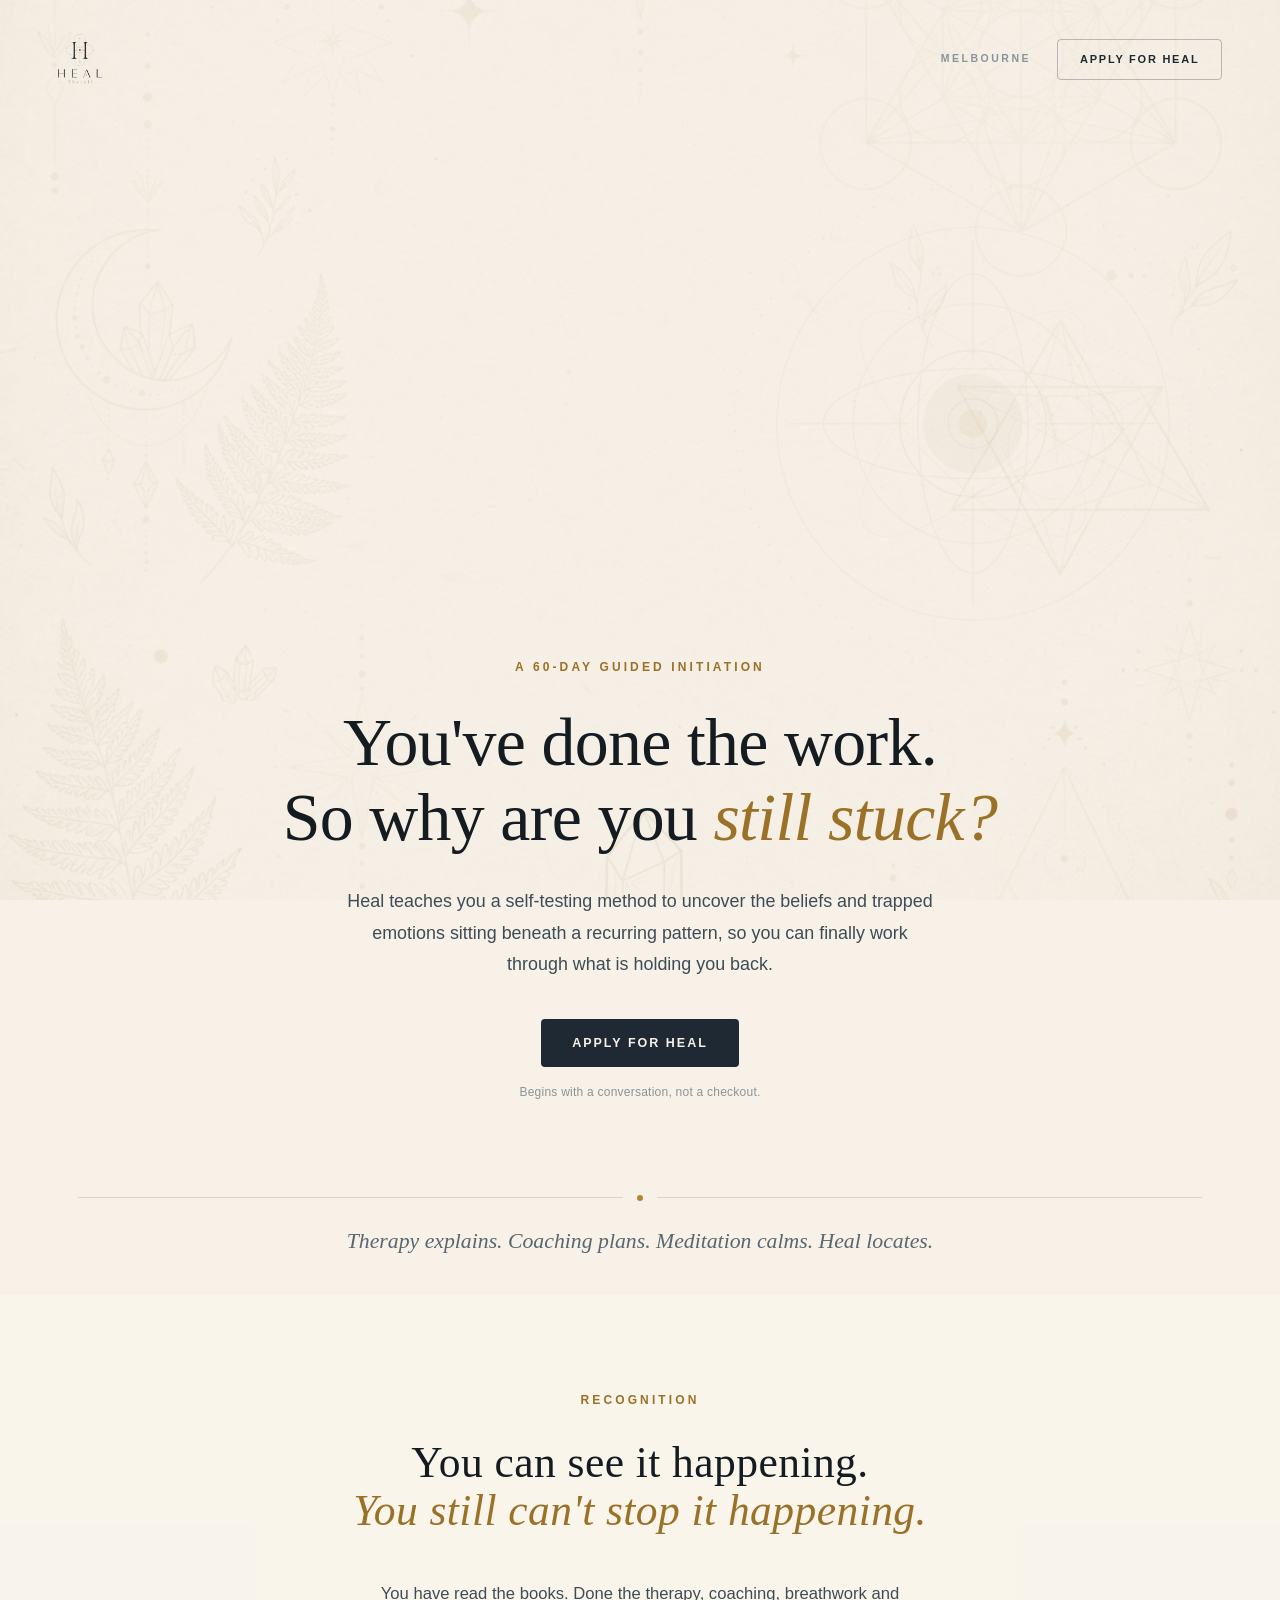
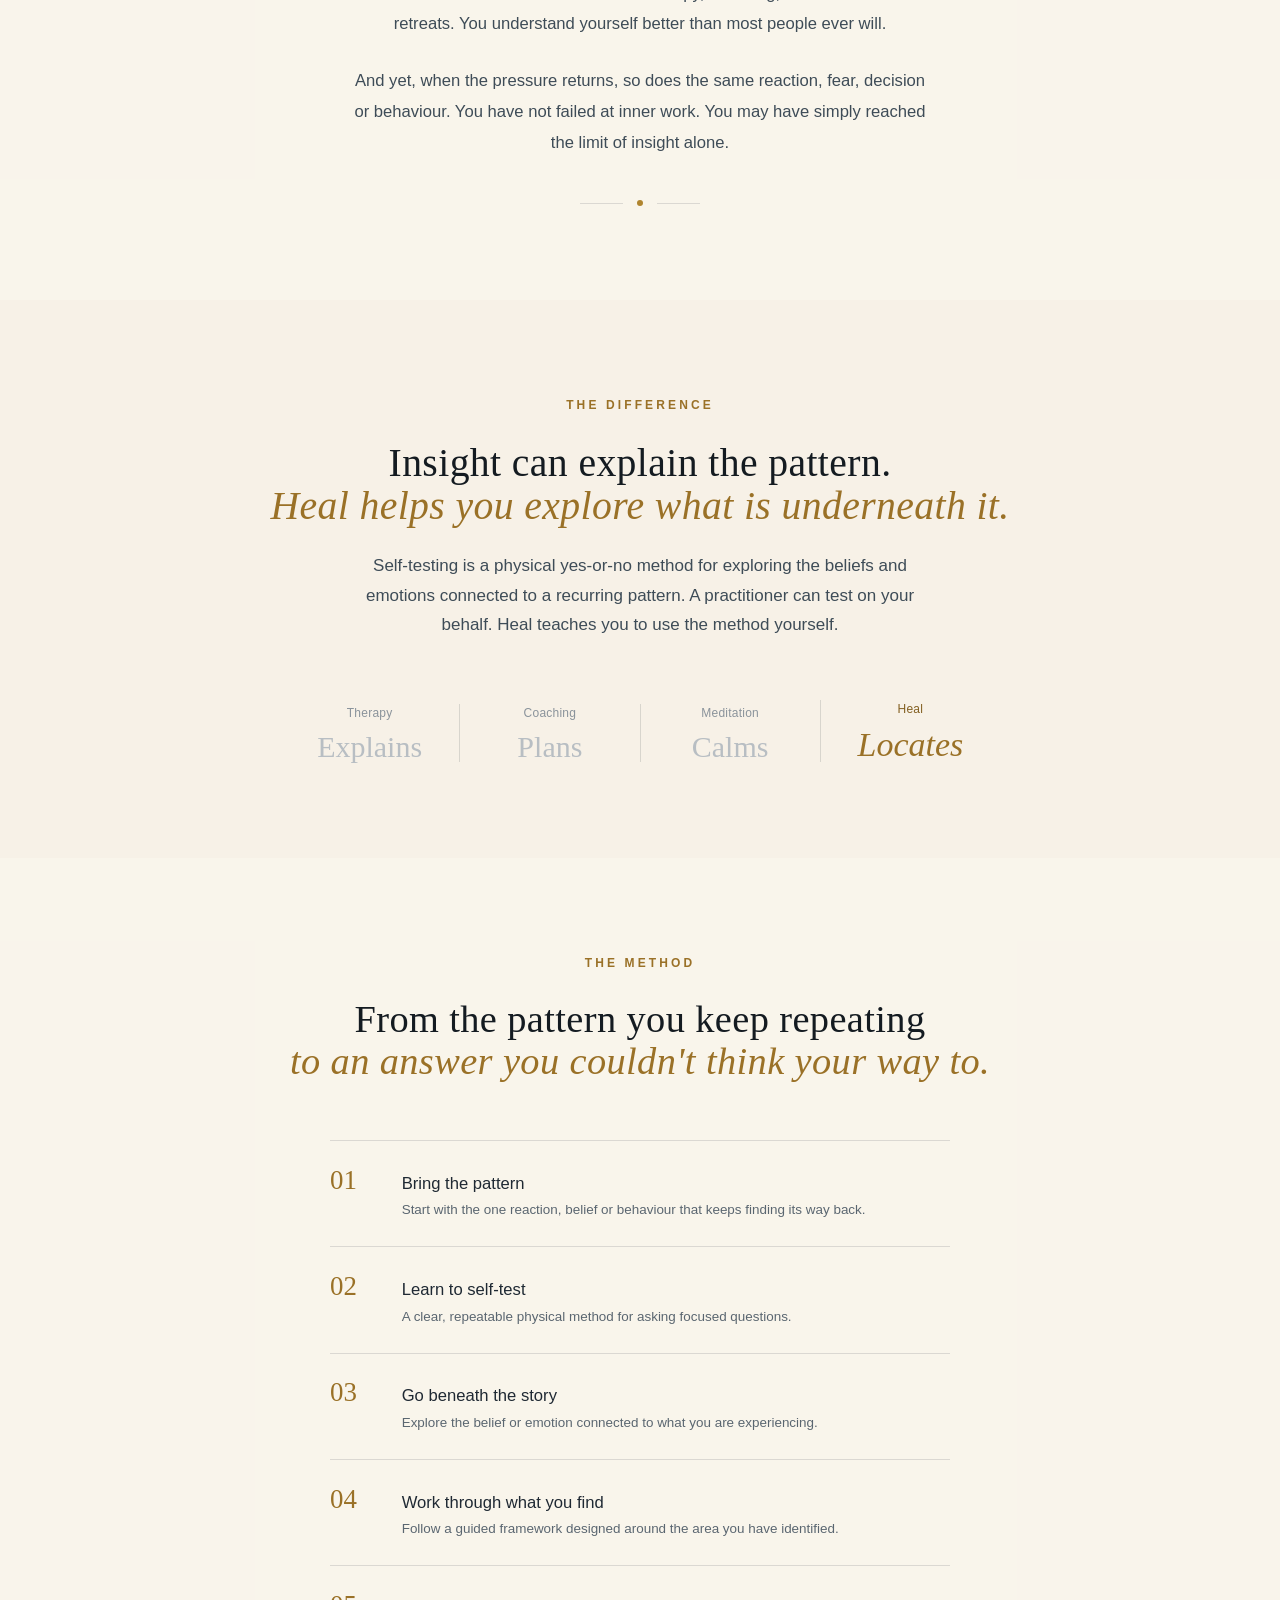
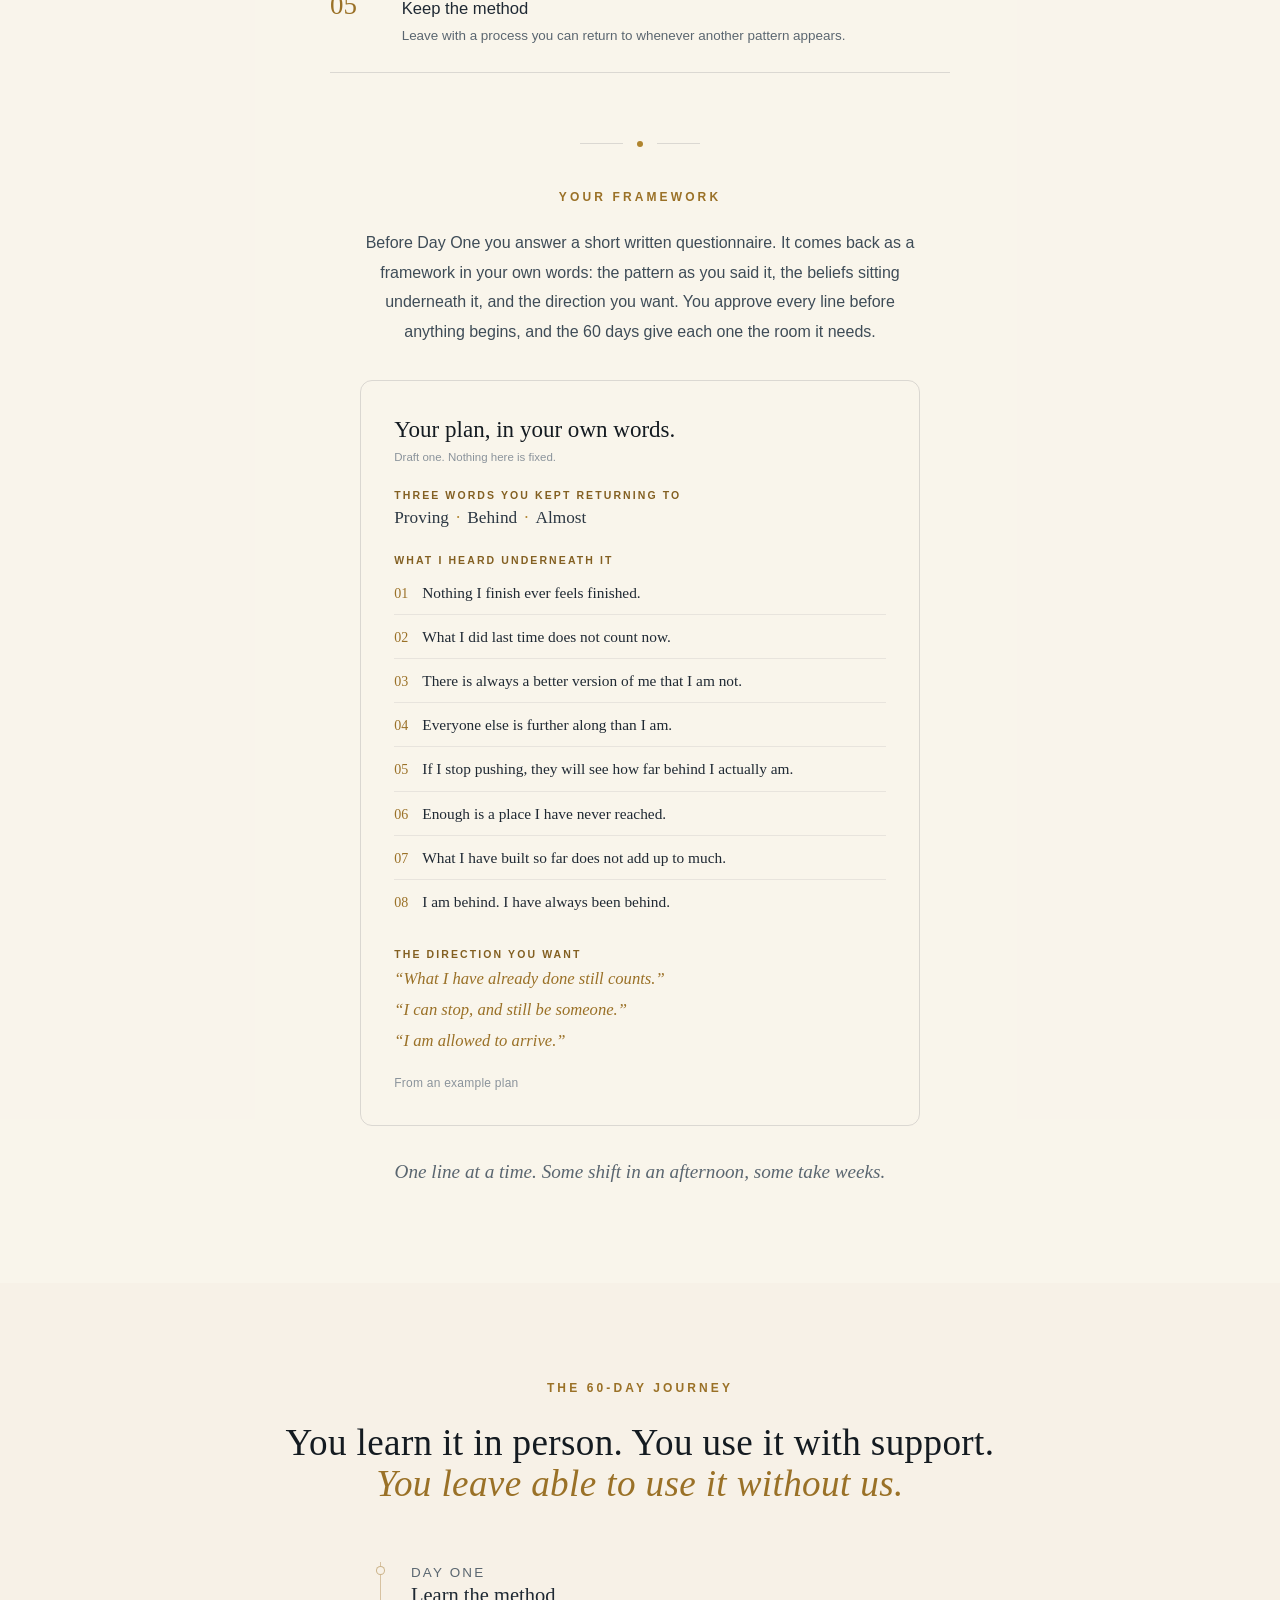
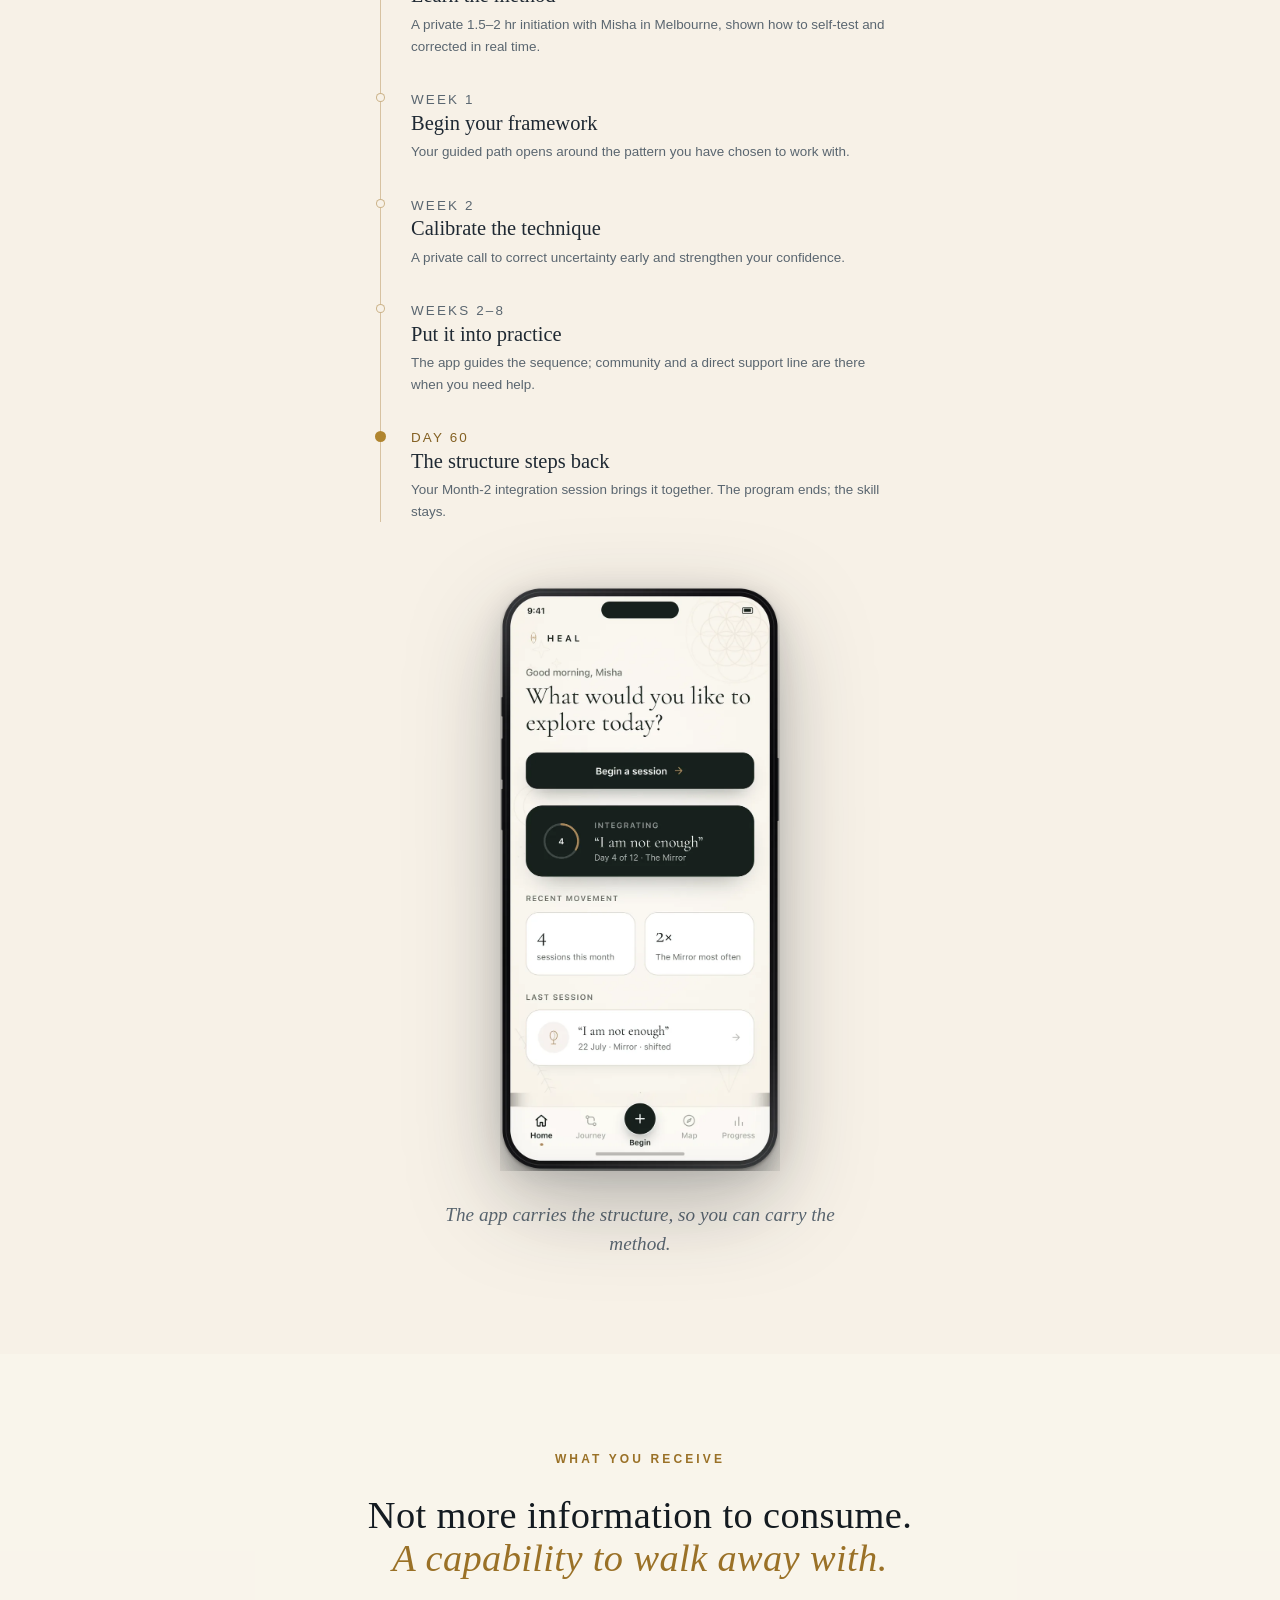
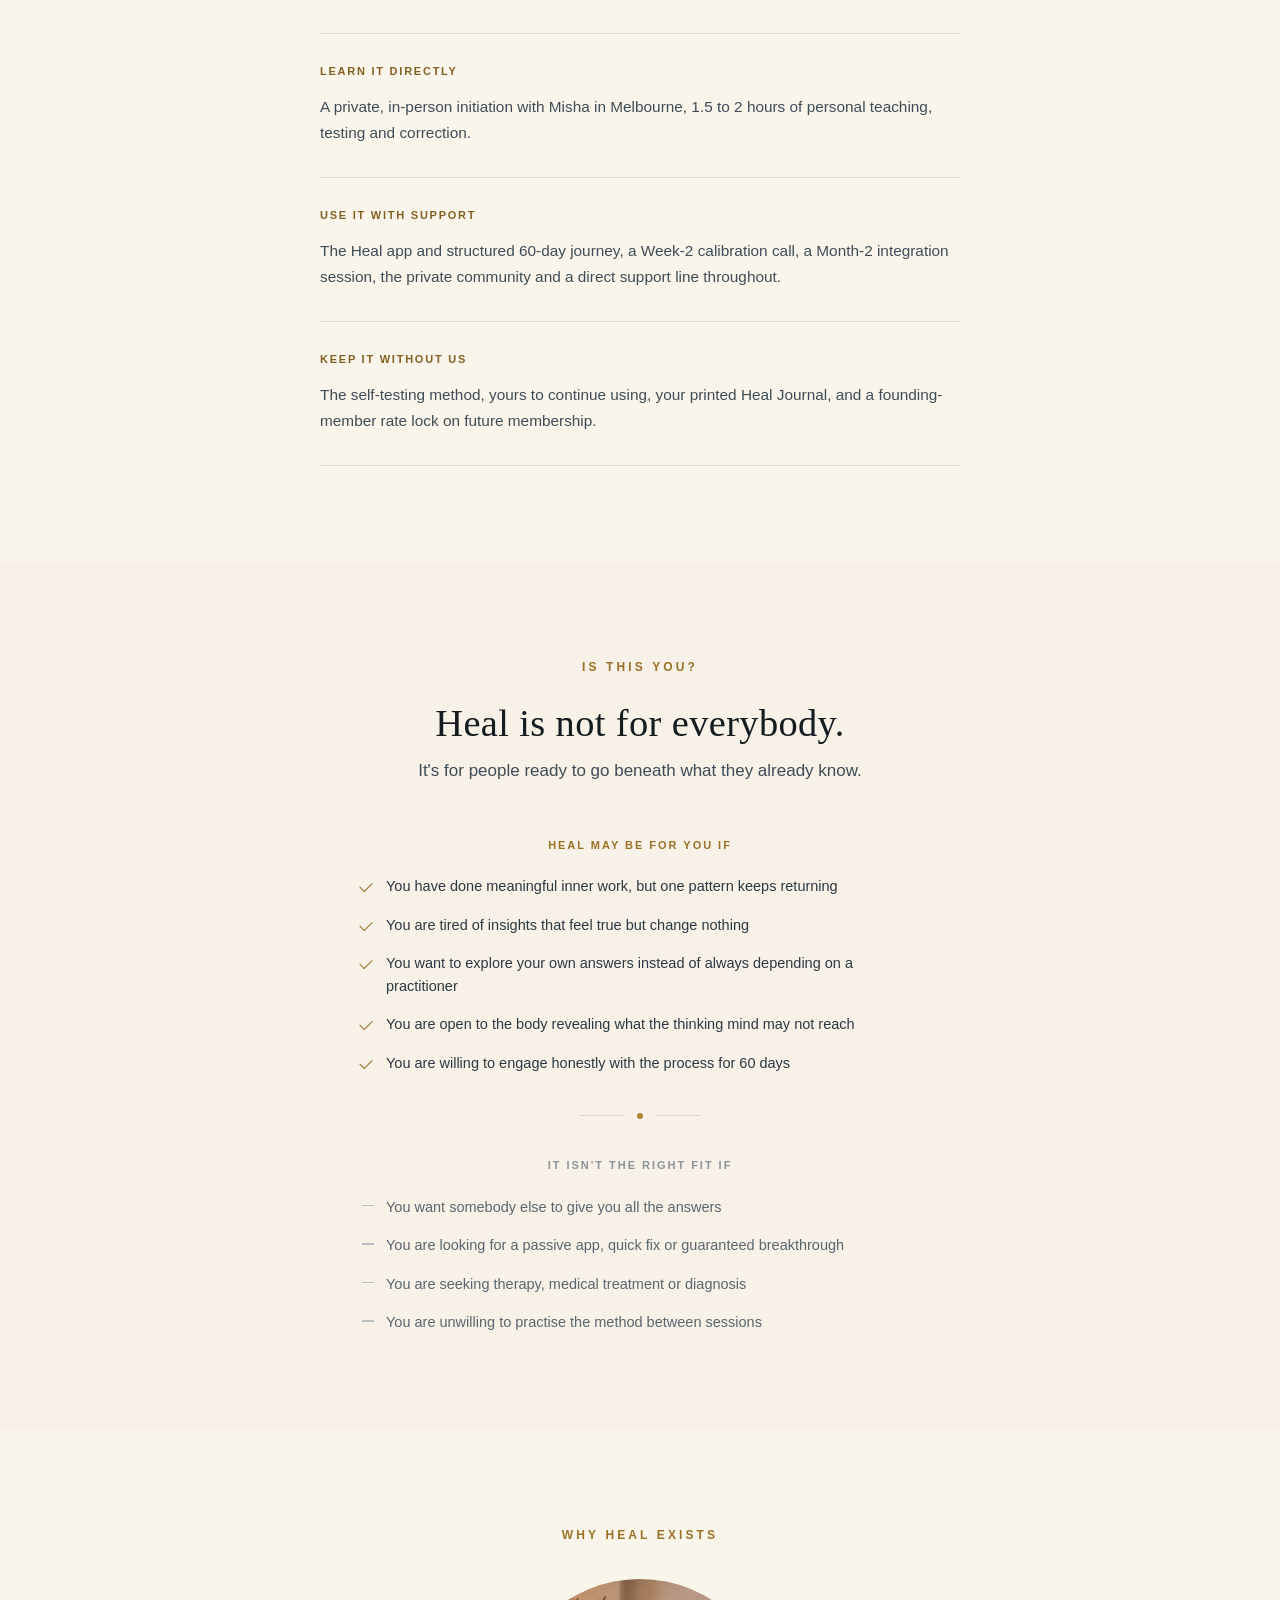
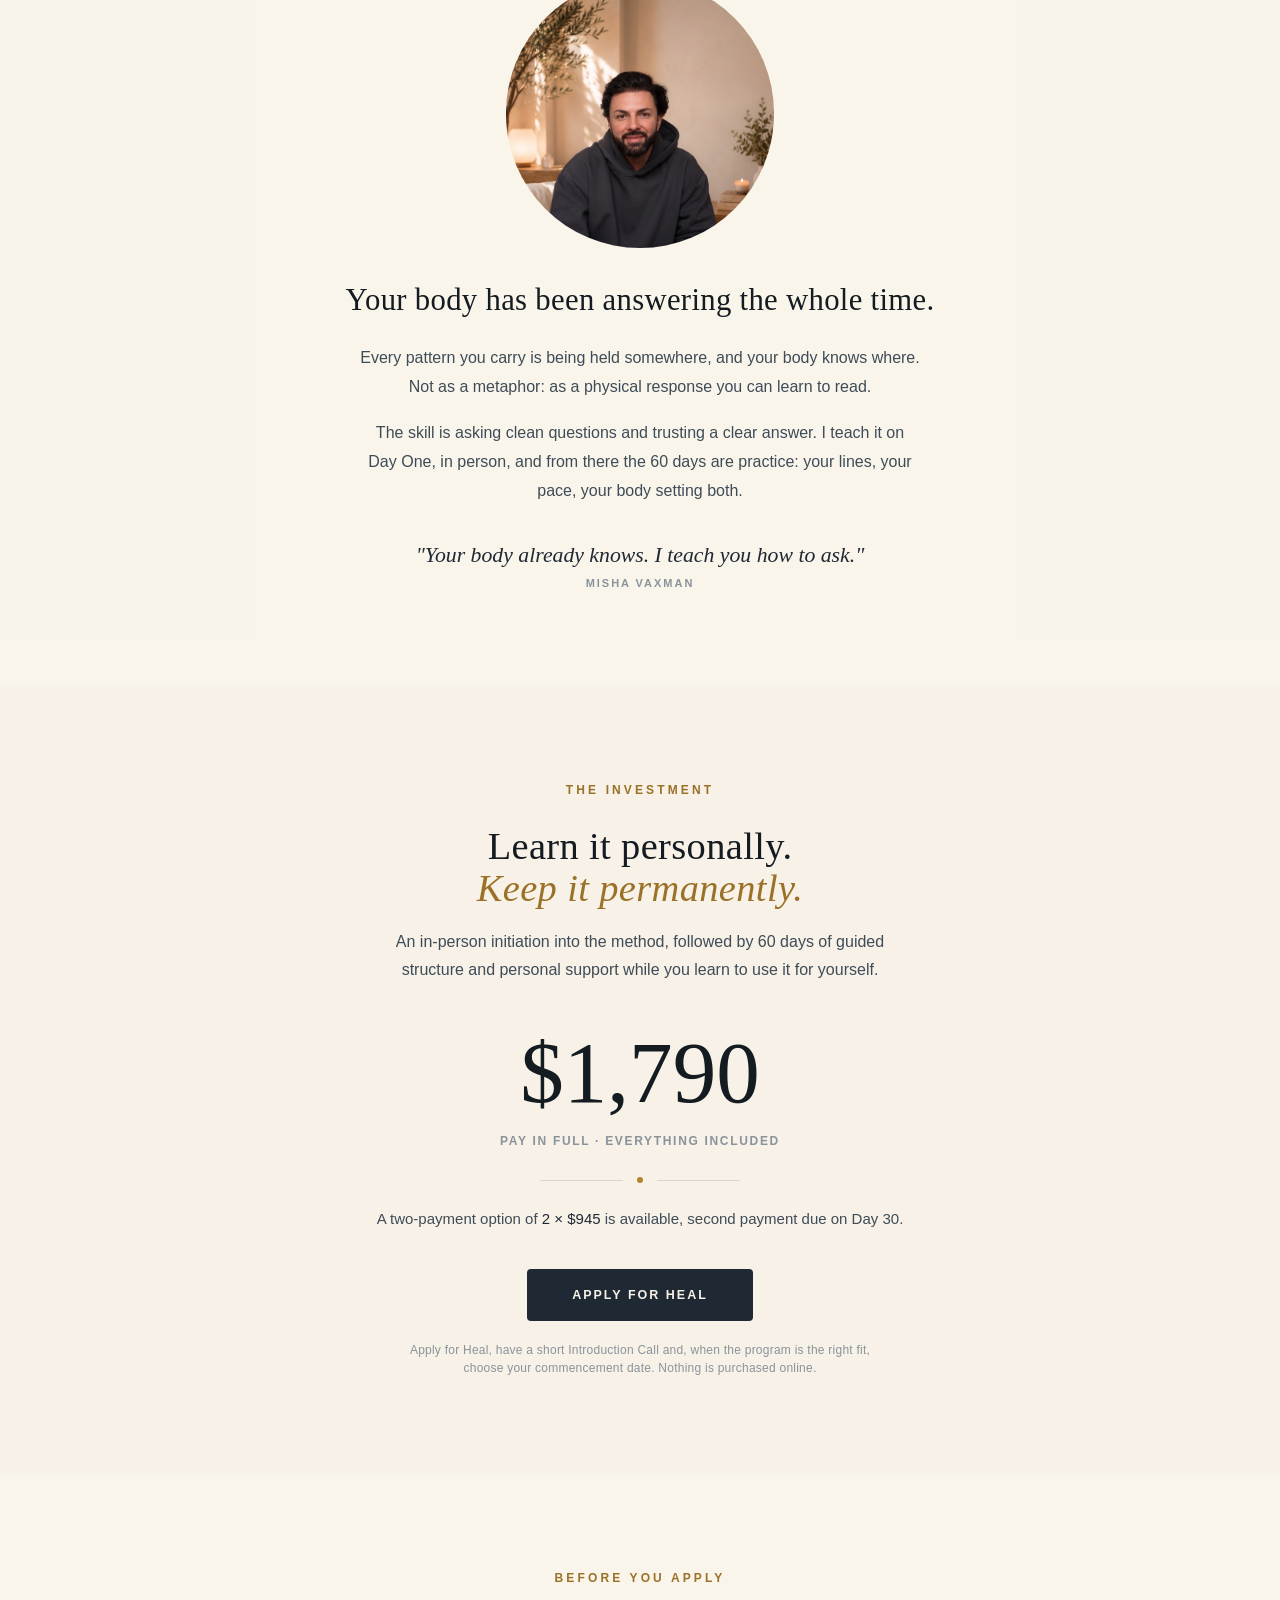
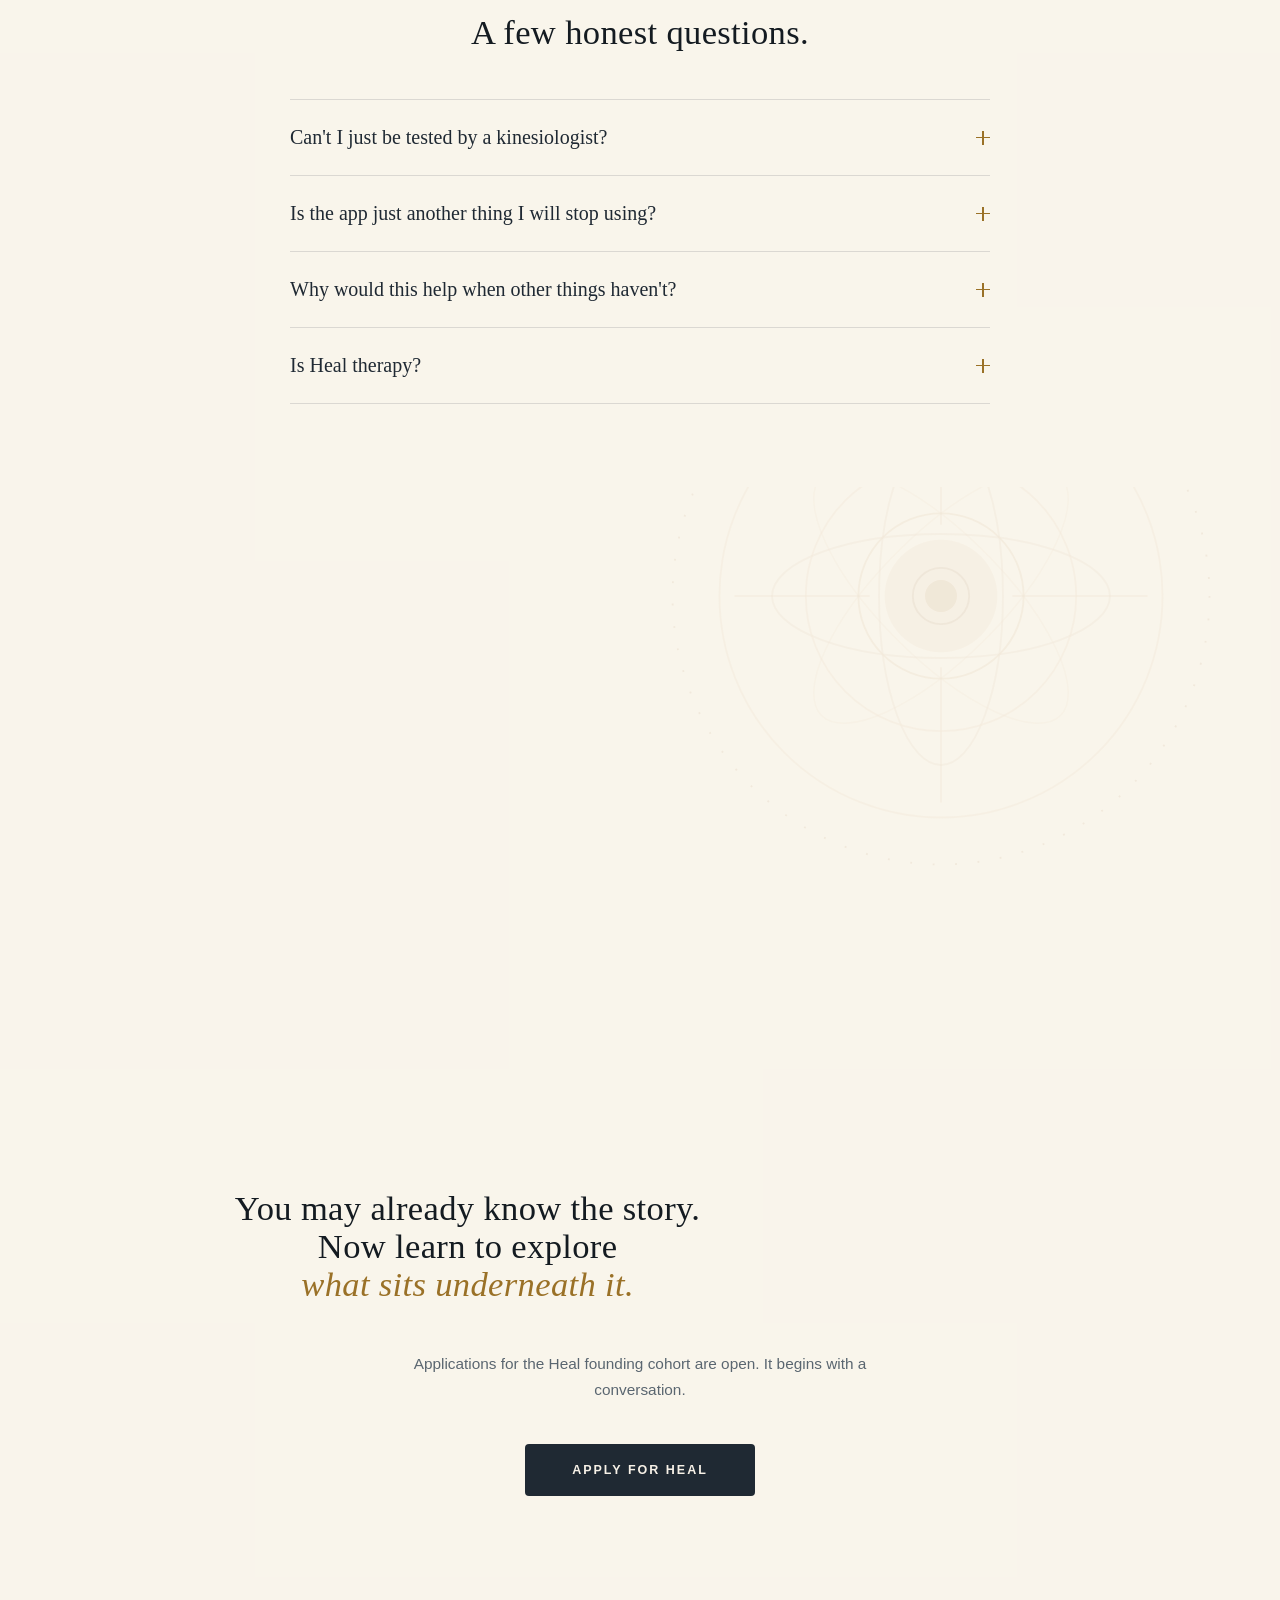
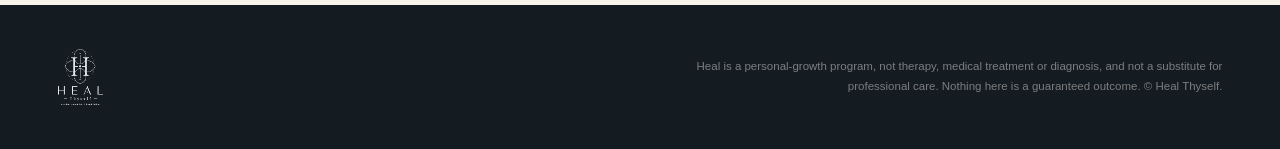
==== a/index.html @ 5c98d76b "Keep line 05 on-root: behind, not worth Co-Authored-By: Claude Opus 5 (1M context) <noreply@anthropi" ====
<!DOCTYPE html>
<html lang="en">
<head>
<meta charset="utf-8">
<meta name="viewport" content="width=device-width, initial-scale=1">
<title>Heal · You've done the work. So why are you still stuck?</title>
<meta name="description" content="Heal is a 60-day guided initiation into self-testing, learned in person in Melbourne. A method to uncover the beliefs and trapped emotions beneath the patterns that keep returning.">
<meta name="robots" content="noindex">
<meta name="theme-color" content="#F7F1E7">
<link rel="icon" type="image/svg+xml" href="../favicon.svg">
<link rel="stylesheet" href="../fonts/fonts.css">
<style>
  :root{
    --paper-0:#FFFFFF; --paper-50:#FCF7EE; --paper-100:#F7F1E7;
    --charcoal-900:#141B21; --charcoal-800:#1F2933; --charcoal-700:#2C3843; --charcoal-600:#3E4C57;
    --charcoal-500:#5A6670; --charcoal-400:#8A939B; --charcoal-300:#B8BEC3;
    --gold-700:#836022; --gold-600:#9A7127; --gold-500:#B0852F; --gold-400:#C4A26B; --gold-300:#D8BE93;
    --line-hair:rgba(31,41,51,.14);
    --font-serif:'Cormorant Garamond','Times New Roman',serif;
    --font-sans:'Montserrat','Helvetica Neue',Arial,sans-serif;
    --pad-x:clamp(24px,4.5vw,60px);
  }
  *{box-sizing:border-box}
  html{scroll-behavior:smooth}
  body{margin:0;background:var(--paper-100);font-family:var(--font-sans);color:var(--charcoal-800);-webkit-font-smoothing:antialiased;text-rendering:optimizeLegibility}
  .bg-parchment{position:fixed;inset:0;z-index:-1;pointer-events:none}
  .bg-parchment::after{content:"";position:absolute;inset:0;background:url('../assets/background-heal.jpg') center/cover no-repeat;opacity:.25}
  img{max-width:100%}
  a{color:var(--gold-600);text-decoration:none}
  a:focus-visible{outline:2px solid var(--gold-500);outline-offset:3px}

  .eyebrow{font:600 12px/1.5 var(--font-sans);letter-spacing:.26em;text-transform:uppercase;color:var(--gold-600);margin:0}
  .eyebrow.sm{font-size:10.5px;letter-spacing:.24em}
  .serif{font-family:var(--font-serif);font-weight:400;letter-spacing:.01em;color:var(--charcoal-900);line-height:1.1;margin:0}
  .turn{color:var(--gold-600);font-style:italic}
  .lede{font:300 var(--lede-size,19px)/1.75 var(--font-sans);color:var(--charcoal-600);margin:0}
  .btn{display:inline-flex;align-items:center;justify-content:center;gap:10px;font:600 12.5px/1 var(--font-sans);letter-spacing:.16em;text-transform:uppercase;padding:17px 30px;border-radius:4px;cursor:pointer;border:1px solid transparent;transition:background .2s,color .2s,border-color .2s}
  .btn.primary{background:var(--charcoal-800);color:var(--paper-100)}
  .btn.primary:hover{background:var(--charcoal-900);color:var(--paper-100)}
  .btn.outline{background:transparent;color:var(--charcoal-800);border-color:rgba(31,41,51,.28)}
  .btn.outline:hover{border-color:var(--charcoal-800);color:var(--charcoal-900)}
  .btn.sm{padding:14px 22px;font-size:11px}
  .micro{font:400 12px/1.5 var(--font-sans);letter-spacing:.02em;color:var(--charcoal-400)}
  .rule{display:flex;align-items:center;justify-content:center;height:1px}
  .rule i{flex:1;height:1px;background:var(--line-hair)}
  .rule b{width:6px;height:6px;border-radius:50%;background:var(--gold-500);margin:0 14px;flex:none}
  section{position:relative}
  .band{background:rgba(252,247,238,.55)}
  .inner{max-width:1240px;margin:0 auto;padding:clamp(64px,7.5vw,110px) var(--pad-x);text-align:center}

  /* hero */
  #hero .head{display:flex;align-items:center;justify-content:space-between;gap:20px;padding:34px var(--pad-x) 0;max-width:1440px;margin:0 auto}
  #hero .head img{height:50px;width:auto}
  #hero .head .cluster{display:flex;align-items:center;gap:26px}
  #hero .head .cluster .eyebrow{color:var(--charcoal-400)}
  #hero .stage{position:relative;padding:clamp(44px,5.5vw,80px) var(--pad-x) clamp(34px,7.5vw,110px);text-align:center;overflow:hidden}
  .watermark{position:absolute;left:50%;transform:translateX(-50%);pointer-events:none;opacity:.1}
  #hero .watermark{top:20px;width:clamp(300px,39vw,560px);height:clamp(300px,39vw,560px)}
  #hero .stage>*{position:relative;z-index:1}
  #hero .stage .watermark{z-index:0}
  #hero .stage .eyebrow{margin-bottom:clamp(22px,2.4vw,34px)}
  #hero h1{font-size:clamp(38px,5.3vw,76px);letter-spacing:-.01em;max-width:1000px;margin:0 auto clamp(22px,2.4vw,34px)}
  #hero .stage .lede{--lede-size:clamp(15px,1.4vw,20px);max-width:600px;margin:0 auto clamp(30px,3vw,44px)}
  #hero .ctacol{display:flex;flex-direction:column;align-items:center;gap:16px}
  #hero .rulewrap{padding:0 var(--pad-x) clamp(24px,2.4vw,34px);max-width:1240px;margin:0 auto}
  .posline{font-family:var(--font-serif);font-style:italic;font-size:clamp(18px,1.7vw,23px);color:var(--charcoal-500);text-align:center;margin:0;padding:0 var(--pad-x) clamp(34px,3.2vw,46px)}
  .posline .shortv{display:none}

  /* recognition */
  #recognition h2{font-size:clamp(28px,3.4vw,48px);max-width:840px;margin:30px auto 44px}
  #recognition .flow{max-width:580px;margin:0 auto;display:flex;flex-direction:column;gap:26px}
  #recognition .flow p{font:300 clamp(15px,1.3vw,18px)/1.85 var(--font-sans);color:var(--charcoal-600);margin:0}
  #recognition .endrule{max-width:120px;margin:44px auto 0}

  /* difference */
  #difference h2{font-size:clamp(26px,3.1vw,44px);max-width:820px;margin:28px auto 22px}
  #difference .lede{--lede-size:17px;max-width:600px;margin:0 auto 60px}
  .contrast{display:flex;justify-content:center;align-items:flex-end;max-width:720px;margin:0 auto}
  .contrast .item{flex:1;padding:0 10px}
  .contrast .item + .item{border-left:1px solid var(--line-hair)}
  .contrast .lab{display:block;margin-bottom:10px}
  .contrast .word{display:block;font:400 30px/1 var(--font-serif);color:var(--charcoal-300)}
  .contrast .item.heal .lab{color:var(--gold-700)}
  .contrast .item.heal .word{font-size:34px;font-style:italic;color:var(--gold-600)}

  /* method rows */
  #method h2{font-size:clamp(26px,3vw,42px);max-width:800px;margin:26px auto 0}
  .rows{max-width:620px;margin:clamp(30px,4.5vw,64px) auto 0;display:flex;flex-direction:column;text-align:left}
  .row{display:flex;gap:clamp(18px,2vw,28px);align-items:baseline;padding:clamp(20px,2vw,26px) 0;border-top:1px solid var(--line-hair)}
  .row:last-child{border-bottom:1px solid var(--line-hair)}
  .row .num{flex:none;font:400 clamp(24px,2.1vw,30px)/1 var(--font-serif);color:var(--gold-600);width:clamp(34px,3.6vw,52px)}
  .row h3{font:500 clamp(15px,1.3vw,18px)/1.3 var(--font-sans);color:var(--charcoal-800);margin:0 0 5px}
  .row p{font:300 clamp(13px,1.05vw,14.5px)/1.6 var(--font-sans);color:var(--charcoal-500);margin:0}

  /* your framework (inside method) */
  .fwq{max-width:560px;margin:clamp(44px,5.5vw,72px) auto 0}
  .fwq .rule{max-width:120px;margin:0 auto clamp(30px,3.5vw,44px)}
  .fwq .eyebrow{display:block;margin-bottom:22px}
  .fwq .prose{font:300 clamp(15px,1.25vw,17px)/1.85 var(--font-sans);color:var(--charcoal-600);margin:0 0 34px}
  .fwq-doc{text-align:left;border:1px solid var(--line-hair);border-radius:12px;padding:clamp(24px,2.6vw,34px)}
  .fwq-doc .doc-title{font:400 clamp(20px,1.8vw,24px)/1.25 var(--font-serif);color:var(--charcoal-900);margin:0 0 5px}
  .fwq-doc .doc-meta{font:400 11.5px/1.5 var(--font-sans);color:var(--charcoal-400);margin:0 0 22px}
  .fwq-doc .doc-k{font:600 10.5px/1.4 var(--font-sans);letter-spacing:.2em;text-transform:uppercase;color:var(--gold-700);margin:0 0 4px}
  .fwq-line{display:flex;gap:14px;align-items:baseline;padding:10px 0;border-bottom:1px solid rgba(31,41,51,.08)}
  .fwq-line:last-of-type{border-bottom:none}
  .fwq-line .n{flex:none;font:400 14px/1 var(--font-serif);color:var(--gold-600)}
  .fwq-line p{font:400 clamp(15px,1.2vw,16.5px)/1.5 var(--font-serif);color:var(--charcoal-800);margin:0}
  .fwq-words{font:400 clamp(16px,1.35vw,18px)/1.4 var(--font-serif);color:var(--charcoal-700);margin:2px 0 0}
  .fwq-words b{color:var(--gold-500);font-weight:400;padding:0 7px}
  .fwq-turnline{font:400 clamp(15px,1.3vw,17px)/1.55 var(--font-serif);font-style:italic;color:var(--gold-600);margin:5px 0 0}
  .fwq-doc .micro{display:block;margin-top:20px}
  .fwq-close{font-family:var(--font-serif);font-style:italic;font-size:clamp(17px,1.5vw,21px);line-height:1.5;color:var(--charcoal-500);margin:32px 0 0}

  /* journey */
  #journey h2{font-size:clamp(26px,2.9vw,40px);max-width:820px;margin:26px auto 0}
  .jline{max-width:520px;margin:clamp(28px,4.5vw,64px) auto 0;text-align:left;position:relative;padding-left:30px;border-left:1px solid rgba(176,138,76,.45);display:flex;flex-direction:column;gap:clamp(24px,2.5vw,34px)}
  .jitem{position:relative}
  .jitem .dot{position:absolute;left:-35px;top:4px;width:9px;height:9px;border-radius:50%;background:var(--paper-100);border:1px solid rgba(176,138,76,.6)}
  .jitem.last .dot{left:-36px;width:11px;height:11px;background:var(--gold-500);border:none}
  .jphase{font:600 11px/1 var(--font-sans);letter-spacing:.16em;text-transform:uppercase;color:var(--charcoal-400);margin:0 0 8px}
  .jitem.last .jphase{color:var(--gold-700)}
  .jitem h3{font:400 clamp(18px,1.6vw,21px)/1.2 var(--font-serif);color:var(--charcoal-800);margin:0 0 6px}
  .jitem p{font:300 clamp(13px,1.05vw,14px)/1.6 var(--font-sans);color:var(--charcoal-500);margin:0}
  .jphone{margin:clamp(44px,5vw,68px) auto 0}
  .jphone img{display:block;width:clamp(230px,24vw,280px);height:auto;margin:0 auto;filter:drop-shadow(0 30px 46px rgba(20,27,33,.26)) drop-shadow(0 6px 14px rgba(20,27,33,.14))}
  .jphone .cap{font-family:var(--font-serif);font-style:italic;font-size:clamp(17px,1.5vw,21px);color:var(--charcoal-500);line-height:1.5;max-width:420px;margin:30px auto 0}

  /* receive */
  #receive h2{font-size:clamp(26px,3vw,42px);max-width:680px;margin:26px auto 0}
  .recvrows{max-width:640px;margin:clamp(26px,4.2vw,60px) auto 0;display:flex;flex-direction:column;text-align:left}
  .recvrow{padding:clamp(24px,2.4vw,32px) 0;border-top:1px solid var(--line-hair)}
  .recvrow:last-child{border-bottom:1px solid var(--line-hair)}
  .recvrow h3{font:600 11px/1.4 var(--font-sans);letter-spacing:.16em;text-transform:uppercase;color:var(--gold-700);margin:0 0 14px}
  .recvrow p{font:300 clamp(15px,1.2vw,16px)/1.7 var(--font-sans);color:var(--charcoal-600);margin:0}

  /* fit */
  #fit h2{font-size:clamp(26px,3vw,42px);max-width:720px;margin:26px auto 12px}
  #fit .lede{--lede-size:17px;max-width:560px;margin:0 auto clamp(26px,4vw,56px)}
  .fitcol{max-width:560px;margin:0 auto;text-align:left}
  .fit-k{font:600 11px/1.5 var(--font-sans);letter-spacing:.18em;text-transform:uppercase;margin:0 0 22px;text-align:center}
  .fit-k.gold{color:var(--gold-600)}
  .fit-k.grey{color:var(--charcoal-400)}
  .forlist{list-style:none;margin:0;padding:0;display:flex;flex-direction:column;gap:16px}
  .forlist li{font:300 14.5px/1.55 var(--font-sans);color:var(--charcoal-700);padding-left:26px;position:relative}
  .forlist.yes li::before{content:"";position:absolute;left:0;top:7px;width:11px;height:6px;border-left:1.5px solid var(--gold-600);border-bottom:1.5px solid var(--gold-600);transform:rotate(-45deg)}
  .forlist.no li{color:var(--charcoal-500)}
  .forlist.no li::before{content:"";position:absolute;left:2px;top:9px;width:12px;height:1.5px;background:var(--charcoal-300)}
  .fitrule{max-width:120px;margin:clamp(28px,3.2vw,44px) auto}

  /* founder */
  #founder .portrait{position:relative;width:clamp(200px,21vw,300px);height:clamp(200px,21vw,300px);margin:clamp(8px,2.8vw,40px) auto clamp(30px,2.8vw,40px);overflow:hidden;border-radius:50%}
  #founder .portrait img{position:absolute;inset:0;width:100%;height:100%;object-fit:cover;object-position:center 30%}
  #founder h2{font-size:clamp(26px,2.4vw,34px);max-width:600px;margin:0 auto 26px}
  #founder .flow{max-width:560px;margin:0 auto;display:flex;flex-direction:column;gap:18px}
  #founder .flow p{font:300 16px/1.8 var(--font-sans);color:var(--charcoal-600);margin:0}
  .fquote{font-family:var(--font-serif);font-size:clamp(20px,1.7vw,24px);font-style:italic;color:var(--charcoal-800);margin:34px auto 8px;line-height:1.4}
  .fname{font:600 11px/1 var(--font-sans);letter-spacing:.18em;text-transform:uppercase;color:var(--charcoal-400);margin:0}

  /* investment */
  #investment h2{font-size:clamp(26px,3vw,42px);margin:26px 0 18px}
  #investment .lede{--lede-size:16px;max-width:540px;margin:0 auto clamp(36px,3.5vw,50px)}
  .price{font:400 clamp(64px,6.8vw,96px)/1 var(--font-serif);color:var(--charcoal-900);margin:0 0 16px}
  .price-sub{font:600 12px/1.5 var(--font-sans);letter-spacing:.14em;text-transform:uppercase;color:var(--charcoal-400);margin:0 0 30px}
  .price-rule{max-width:200px;margin:0 auto 26px}
  .price-split{font:300 15px/1.6 var(--font-sans);color:var(--charcoal-600);margin:0 0 38px}
  .price-split b{font-weight:500;color:var(--charcoal-800)}
  #investment .micro{display:block;margin:20px auto 0;max-width:480px}

  /* faq + close */
  #faq .faqwrap{max-width:700px;margin:0 auto;text-align:left}
  #faq h2{font-size:clamp(26px,2.7vw,38px);text-align:center;margin:26px 0 48px}
  .faq details{border-top:1px solid var(--line-hair)}
  .faq details:last-child{border-bottom:1px solid var(--line-hair)}
  .faq summary{list-style:none;cursor:pointer;padding:clamp(18px,2vw,24px) 0;display:flex;align-items:center;justify-content:space-between;gap:20px;font:400 clamp(17px,1.6vw,20px)/1.35 var(--font-serif);color:var(--charcoal-800)}
  .faq summary::-webkit-details-marker{display:none}
  .fq-i{flex:none;width:14px;height:14px;position:relative}
  .fq-i::before,.fq-i::after{content:"";position:absolute;background:var(--gold-600);transition:transform .25s}
  .fq-i::before{top:6px;left:0;width:14px;height:1.5px}
  .fq-i::after{top:0;left:6px;width:1.5px;height:14px}
  .faq details[open] .fq-i::after{transform:scaleY(0)}
  .faq details[open] summary{color:var(--gold-700)}
  .faq p{font:300 clamp(14px,1.2vw,15px)/1.75 var(--font-sans);color:var(--charcoal-600);margin:0 0 26px;max-width:600px}
  .close-soft{position:relative;overflow:hidden;margin-top:clamp(56px,6.5vw,96px);padding:clamp(64px,8.5vw,120px) var(--pad-x);text-align:center}
  .close-soft .watermark{top:50%;transform:translate(-50%,-50%);width:clamp(320px,44vw,640px);height:clamp(320px,44vw,640px);opacity:.12}
  .close-soft>*{position:relative;z-index:1}
  .close-soft .watermark{z-index:0}
  .close-soft h2{font-size:clamp(30px,3.9vw,56px);max-width:820px;margin:0 auto 24px}
  .close-soft .sub{font:300 clamp(14px,1.2vw,16px)/1.7 var(--font-sans);color:var(--charcoal-500);max-width:460px;margin:0 auto 40px}

  footer{background:var(--charcoal-900);padding:44px var(--pad-x)}
  .foot-inner{max-width:1240px;margin:0 auto;display:flex;align-items:center;justify-content:space-between;gap:30px}
  .foot-inner img{height:56px;width:auto;opacity:.9;filter:brightness(0) invert(1)}
  .foot-inner p{font:300 11.5px/1.7 var(--font-sans);color:rgba(250,247,243,.45);max-width:560px;margin:0;text-align:right}

  .applybar{position:fixed;left:0;right:0;bottom:0;z-index:50;background:var(--paper-50);border-top:1px solid var(--line-hair);padding:12px 18px calc(13px + env(safe-area-inset-bottom));display:none;transform:translateY(110%);transition:transform .35s ease}
  .applybar.on{transform:translateY(0)}
  .applybar .rowbar{display:flex;gap:14px;align-items:center}
  .applybar .tag{flex:none;font:600 9.5px/1.3 var(--font-sans);letter-spacing:.1em;text-transform:uppercase;color:var(--charcoal-400);margin:0}
  .applybar .btn{flex:1;padding:15px}

  @media (max-width:900px){
    #hero .head{justify-content:center;padding-top:44px}
    #hero .head img{height:44px}
    #hero .head .cluster{display:none}
    #hero .ctacol{width:100%}
    #hero .ctacol .btn{width:100%}
    .posline .longv{display:none}
    .posline .shortv{display:inline}
    .contrast{display:block;max-width:none;text-align:left}
    .contrast .item{display:flex;justify-content:space-between;align-items:baseline;padding:13px 0;border-bottom:1px solid rgba(31,41,51,.12)}
    .contrast .item + .item{border-left:none}
    .contrast .item.heal{border-bottom:none;padding:15px 0}
    .contrast .lab{margin:0}
    .contrast .word{font-size:24px}
    .contrast .item.heal .word{font-size:28px}
    .jline{padding-left:22px}
    .jitem .dot{left:-27px;top:3px}
    .jitem.last .dot{left:-28px}
    #investment .btn{width:100%}
    .close-soft .btn{width:100%}
    .foot-inner{flex-direction:column;text-align:center}
    .foot-inner p{text-align:center}
    footer{padding-bottom:120px}
    .applybar{display:block}
  }
  @media (prefers-reduced-motion:reduce){
    *,*::before,*::after{animation:none !important;transition:none !important}
    html{scroll-behavior:auto}
  }
</style>
</head>
<body>

<div class="bg-parchment" aria-hidden="true"></div>

<svg width="0" height="0" style="position:absolute" aria-hidden="true">
  <symbol id="emblem-lg" viewBox="0 0 300 300">
    <circle cx="150" cy="150" r="30" fill="#B08A4C" opacity=".38"/>
    <circle cx="150" cy="150" r="143" fill="none" stroke="#9C7A42" stroke-width="1" stroke-dasharray="1 11" opacity=".7"/>
    <circle cx="150" cy="150" r="118" fill="none" stroke="#B08A4C" stroke-width="1" opacity=".4"/>
    <g stroke="#9C7A42" stroke-width="1" fill="none" opacity=".38"><ellipse cx="150" cy="150" rx="33" ry="90"/><ellipse cx="150" cy="150" rx="90" ry="33"/></g>
    <g transform="rotate(45 150 150)" stroke="#B08A4C" stroke-width=".8" fill="none" opacity=".28"><ellipse cx="150" cy="150" rx="33" ry="90"/><ellipse cx="150" cy="150" rx="90" ry="33"/></g>
    <g stroke="#B08A4C" stroke-width="1" opacity=".45"><line x1="150" y1="40" x2="150" y2="112"/><line x1="150" y1="188" x2="150" y2="260"/><line x1="40" y1="150" x2="112" y2="150"/><line x1="188" y1="150" x2="260" y2="150"/></g>
    <circle cx="150" cy="150" r="72" fill="none" stroke="#C4A26B" stroke-width="1" opacity=".5"/>
    <circle cx="150" cy="150" r="44" fill="none" stroke="#B08A4C" stroke-width="1" opacity=".6"/>
    <circle cx="150" cy="150" r="15" fill="none" stroke="#8A6B39" stroke-width="1" opacity=".7"/>
    <circle cx="150" cy="150" r="8.5" fill="#B08A4C"/>
  </symbol>
</svg>

<!-- 1 · Hero -->
<section id="hero">
  <header class="head">
    <img src="../assets/logo-primary.png" alt="Heal">
    <div class="cluster">
      <span class="eyebrow sm">Melbourne</span>
      <a class="btn outline sm" href="../apply.html">Apply for Heal</a>
    </div>
  </header>
  <div class="stage">
    <svg class="watermark" aria-hidden="true"><use href="#emblem-lg"/></svg>
    <p class="eyebrow">A 60-day guided initiation</p>
    <h1 class="serif">You've done the work.<br>So why are you <span class="turn">still stuck?</span></h1>
    <p class="lede">Heal teaches you a self-testing method to uncover the beliefs and trapped emotions sitting beneath a recurring pattern, so you can finally work through what is holding you back.</p>
    <div class="ctacol">
      <a class="btn primary" href="../apply.html">Apply for Heal</a>
      <span class="micro">Begins with a conversation, not a checkout.</span>
    </div>
  </div>
  <div class="rulewrap"><div class="rule"><i></i><b></b><i></i></div></div>
  <p class="posline"><span class="longv">Therapy explains. Coaching plans. Meditation calms. Heal locates.</span><span class="shortv">Therapy explains. Heal locates.</span></p>
</section>

<!-- 2 · Recognition -->
<section id="recognition" class="band">
  <div class="inner">
    <p class="eyebrow">Recognition</p>
    <h2 class="serif">You can see it happening.<br><span class="turn">You still can't stop it happening.</span></h2>
    <div class="flow">
      <p>You have read the books. Done the therapy, coaching, breathwork and retreats. You understand yourself better than most people ever will.</p>
      <p>And yet, when the pressure returns, so does the same reaction, fear, decision or behaviour. You have not failed at inner work. You may have simply reached the limit of insight alone.</p>
    </div>
    <div class="rule endrule"><i></i><b></b><i></i></div>
  </div>
</section>

<!-- 3 · The difference -->
<section id="difference">
  <div class="inner">
    <p class="eyebrow">The difference</p>
    <h2 class="serif">Insight can explain the pattern.<br><span class="turn">Heal helps you explore what is underneath it.</span></h2>
    <p class="lede">Self-testing is a physical yes-or-no method for exploring the beliefs and emotions connected to a recurring pattern. A practitioner can test on your behalf. Heal teaches you to use the method yourself.</p>
    <div class="contrast">
      <div class="item"><span class="micro lab">Therapy</span><span class="word">Explains</span></div>
      <div class="item"><span class="micro lab">Coaching</span><span class="word">Plans</span></div>
      <div class="item"><span class="micro lab">Meditation</span><span class="word">Calms</span></div>
      <div class="item heal"><span class="micro lab">Heal</span><span class="word">Locates</span></div>
    </div>
  </div>
</section>

<!-- 4 · The method -->
<section id="method" class="band">
  <div class="inner">
    <p class="eyebrow">The method</p>
    <h2 class="serif">From the pattern you keep repeating<br><span class="turn">to an answer you couldn't think your way to.</span></h2>
    <div class="rows">
      <div class="row"><span class="num">01</span><div><h3>Bring the pattern</h3><p>Start with the one reaction, belief or behaviour that keeps finding its way back.</p></div></div>
      <div class="row"><span class="num">02</span><div><h3>Learn to self-test</h3><p>A clear, repeatable physical method for asking focused questions.</p></div></div>
      <div class="row"><span class="num">03</span><div><h3>Go beneath the story</h3><p>Explore the belief or emotion connected to what you are experiencing.</p></div></div>
      <div class="row"><span class="num">04</span><div><h3>Work through what you find</h3><p>Follow a guided framework designed around the area you have identified.</p></div></div>
      <div class="row"><span class="num">05</span><div><h3>Keep the method</h3><p>Leave with a process you can return to whenever another pattern appears.</p></div></div>
    </div>
    <div class="fwq">
      <div class="rule"><i></i><b></b><i></i></div>
      <span class="eyebrow">Your framework</span>
      <p class="prose">Before Day One you answer a short written questionnaire. It comes back as a framework in your own words: the pattern as you said it, the beliefs sitting underneath it, and the direction you want. You approve every line before anything begins, and the 60 days give each one the room it needs.</p>
      <div class="fwq-doc" aria-label="Excerpt from an example plan">
        <p class="doc-title">Your plan, in your own words.</p>
        <p class="doc-meta">Draft one. Nothing here is fixed.</p>
        <p class="doc-k">Three words you kept returning to</p>
        <p class="fwq-words">Proving<b>&middot;</b>Behind<b>&middot;</b>Almost</p>
        <p class="doc-k" style="margin-top:22px">What I heard underneath it</p>
        <div class="fwq-line"><span class="n">01</span><p>Nothing I finish ever feels finished.</p></div>
        <div class="fwq-line"><span class="n">02</span><p>What I did last time does not count now.</p></div>
        <div class="fwq-line"><span class="n">03</span><p>There is always a better version of me that I am not.</p></div>
        <div class="fwq-line"><span class="n">04</span><p>Everyone else is further along than I am.</p></div>
        <div class="fwq-line"><span class="n">05</span><p>If I stop pushing, they will see how far behind I actually am.</p></div>
        <div class="fwq-line"><span class="n">06</span><p>Enough is a place I have never reached.</p></div>
        <div class="fwq-line"><span class="n">07</span><p>What I have built so far does not add up to much.</p></div>
        <div class="fwq-line"><span class="n">08</span><p>I am behind. I have always been behind.</p></div>
        <p class="doc-k" style="margin-top:24px">The direction you want</p>
        <p class="fwq-turnline">&ldquo;What I have already done still counts.&rdquo;</p>
        <p class="fwq-turnline">&ldquo;I can stop, and still be someone.&rdquo;</p>
        <p class="fwq-turnline">&ldquo;I am allowed to arrive.&rdquo;</p>
        <span class="micro">From an example plan</span>
      </div>
      <p class="fwq-close">One line at a time. Some shift in an afternoon, some take weeks.</p>
    </div>
  </div>
</section>

<!-- 5 · The 60-day journey -->
<section id="journey">
  <div class="inner">
    <p class="eyebrow">The 60-day journey</p>
    <h2 class="serif">You learn it in person. You use it with support.<br><span class="turn">You leave able to use it without us.</span></h2>
    <div class="jline">
      <div class="jitem"><span class="dot"></span><p class="jphase">Day One</p><h3>Learn the method</h3><p>A private 1.5–2 hr initiation with Misha in Melbourne, shown how to self-test and corrected in real time.</p></div>
      <div class="jitem"><span class="dot"></span><p class="jphase">Week 1</p><h3>Begin your framework</h3><p>Your guided path opens around the pattern you have chosen to work with.</p></div>
      <div class="jitem"><span class="dot"></span><p class="jphase">Week 2</p><h3>Calibrate the technique</h3><p>A private call to correct uncertainty early and strengthen your confidence.</p></div>
      <div class="jitem"><span class="dot"></span><p class="jphase">Weeks 2–8</p><h3>Put it into practice</h3><p>The app guides the sequence; community and a direct support line are there when you need help.</p></div>
      <div class="jitem last"><span class="dot"></span><p class="jphase">Day 60</p><h3>The structure steps back</h3><p>Your Month-2 integration session brings it together. The program ends; the skill stays.</p></div>
    </div>
    <div class="jphone">
      <img src="../assets/app-home.webp" alt="Heal app home screen showing today's session and recent movement" loading="lazy" decoding="async" width="720" height="1503">
      <p class="cap">The app carries the structure, so you can carry the method.</p>
    </div>
  </div>
</section>

<!-- 6 · What you receive -->
<section id="receive" class="band">
  <div class="inner">
    <p class="eyebrow">What you receive</p>
    <h2 class="serif">Not more information to consume.<br><span class="turn">A capability to walk away with.</span></h2>
    <div class="recvrows">
      <div class="recvrow"><h3>Learn it directly</h3><p>A private, in-person initiation with Misha in Melbourne, 1.5 to 2 hours of personal teaching, testing and correction.</p></div>
      <div class="recvrow"><h3>Use it with support</h3><p>The Heal app and structured 60-day journey, a Week-2 calibration call, a Month-2 integration session, the private community and a direct support line throughout.</p></div>
      <div class="recvrow"><h3>Keep it without us</h3><p>The self-testing method, yours to continue using, your printed Heal Journal, and a founding-member rate lock on future membership.</p></div>
    </div>
  </div>
</section>

<!-- 7 · Who it's for -->
<section id="fit">
  <div class="inner">
    <p class="eyebrow">Is this you?</p>
    <h2 class="serif">Heal is not for everybody.</h2>
    <p class="lede">It's for people ready to go beneath what they already know.</p>
    <div class="fitcol">
      <p class="fit-k gold">Heal may be for you if</p>
      <ul class="forlist yes"><li>You have done meaningful inner work, but one pattern keeps returning</li><li>You are tired of insights that feel true but change nothing</li><li>You want to explore your own answers instead of always depending on a practitioner</li><li>You are open to the body revealing what the thinking mind may not reach</li><li>You are willing to engage honestly with the process for 60 days</li></ul>
      <div class="rule fitrule"><i></i><b></b><i></i></div>
      <p class="fit-k grey">It isn't the right fit if</p>
      <ul class="forlist no"><li>You want somebody else to give you all the answers</li><li>You are looking for a passive app, quick fix or guaranteed breakthrough</li><li>You are seeking therapy, medical treatment or diagnosis</li><li>You are unwilling to practise the method between sessions</li></ul>
    </div>
  </div>
</section>

<!-- 8 · Founder -->
<section id="founder" class="band">
  <div class="inner">
    <p class="eyebrow">Why Heal exists</p>
    <div class="portrait"><img src="../assets/misha.jpg" alt="Misha Vaxman, founder of Heal"></div>
    <h2 class="serif">Your body has been answering the whole time.</h2>
    <div class="flow">
      <p>Every pattern you carry is being held somewhere, and your body knows where. Not as a metaphor: as a physical response you can learn to read.</p>
      <p>The skill is asking clean questions and trusting a clear answer. I teach it on Day One, in person, and from there the 60 days are practice: your lines, your pace, your body setting both.</p>
    </div>
    <p class="fquote">"Your body already knows. I teach you how to ask."</p>
    <p class="fname">Misha Vaxman</p>
  </div>
</section>

<!-- 9 · Investment -->
<section id="investment">
  <div class="inner">
    <p class="eyebrow">The investment</p>
    <h2 class="serif">Learn it personally.<br><span class="turn">Keep it permanently.</span></h2>
    <p class="lede">An in-person initiation into the method, followed by 60 days of guided structure and personal support while you learn to use it for yourself.</p>
    <p class="price">$1,790</p>
    <p class="price-sub">Pay in full · everything included</p>
    <div class="rule price-rule"><i></i><b></b><i></i></div>
    <p class="price-split">A two-payment option of <b>2 × $945</b> is available, second payment due on Day 30.</p>
    <a class="btn primary" style="padding:19px 44px" href="../apply.html">Apply for Heal</a>
    <span class="micro">Apply for Heal, have a short Introduction Call and, when the program is the right fit, choose your commencement date. Nothing is purchased online.</span>
  </div>
</section>

<!-- 10 · FAQ + close -->
<section id="faq" class="band">
  <div class="inner" style="padding-bottom:0">
    <div class="faqwrap">
      <p class="eyebrow" style="text-align:center;display:block">Before you apply</p>
      <h2 class="serif">A few honest questions.</h2>
      <div class="faq">
        <details><summary>Can't I just be tested by a kinesiologist?<span class="fq-i"></span></summary><p>Yes. A kinesiologist can test on your behalf. The difference is that Heal is designed to teach you how to self-test, so the method does not remain entirely in the practitioner's hands.</p></details>
        <details><summary>Is the app just another thing I will stop using?<span class="fq-i"></span></summary><p>The app is not the product. It guides the 60-day sequence and keeps the process clear between your calls and sessions. The skill itself is the product.</p></details>
        <details><summary>Why would this help when other things haven't?<span class="fq-i"></span></summary><p>Heal does not promise a breakthrough or guarantee an outcome. Rather than analysing the story again, you learn to test what may be sitting underneath it.</p></details>
        <details><summary>Is Heal therapy?<span class="fq-i"></span></summary><p>No. Heal is a personal-growth program for exploring beliefs and emotional patterns. It is not therapy, medical treatment or diagnosis, and it is not a substitute for professional care.</p></details>
      </div>
    </div>
  </div>
  <div class="close-soft">
    <svg class="watermark" aria-hidden="true"><use href="#emblem-lg"/></svg>
    <h2 class="serif">You may already know the story.<br>Now learn to explore<br><span class="turn">what sits underneath it.</span></h2>
    <p class="sub">Applications for the Heal founding cohort are open. It begins with a conversation.</p>
    <a class="btn primary" style="padding:19px 46px" href="../apply.html">Apply for Heal</a>
  </div>
</section>

<footer>
  <div class="foot-inner">
    <img src="../assets/logo-tagline.png" alt="Heal. Align, Awaken, Transform">
    <p>Heal is a personal-growth program, not therapy, medical treatment or diagnosis, and not a substitute for professional care. Nothing here is a guaranteed outcome. © Heal Thyself.</p>
  </div>
</footer>

<div class="applybar" id="applybar" aria-hidden="true">
  <div class="rowbar">
    <p class="tag">60 days<br>Melbourne</p>
    <a class="btn primary" href="../apply.html">Apply for Heal</a>
  </div>
</div>

<script>
  (function(){
    var bar = document.getElementById('applybar');
    var hero = document.getElementById('hero');
    if (!('IntersectionObserver' in window)) { bar.classList.add('on'); bar.setAttribute('aria-hidden','false'); return; }
    var io = new IntersectionObserver(function(entries){
      var past = !entries[0].isIntersecting;
      bar.classList.toggle('on', past);
      bar.setAttribute('aria-hidden', past ? 'false' : 'true');
    }, {threshold:0});
    io.observe(hero);
  })();
</script>
</body>
</html>
---- fonts/fonts.css ----
@font-face{font-family:'Cormorant Garamond';font-style:normal;font-weight:400 600;font-display:swap;src:url('fonts/cormorant-garamond-var.woff2') format('woff2')}
@font-face{font-family:'Cormorant Garamond';font-style:italic;font-weight:400 500;font-display:swap;src:url('fonts/cormorant-garamond-italic-var.woff2') format('woff2')}
@font-face{font-family:'Montserrat';font-style:normal;font-weight:300 600;font-display:swap;src:url('fonts/montserrat-var.woff2') format('woff2')}
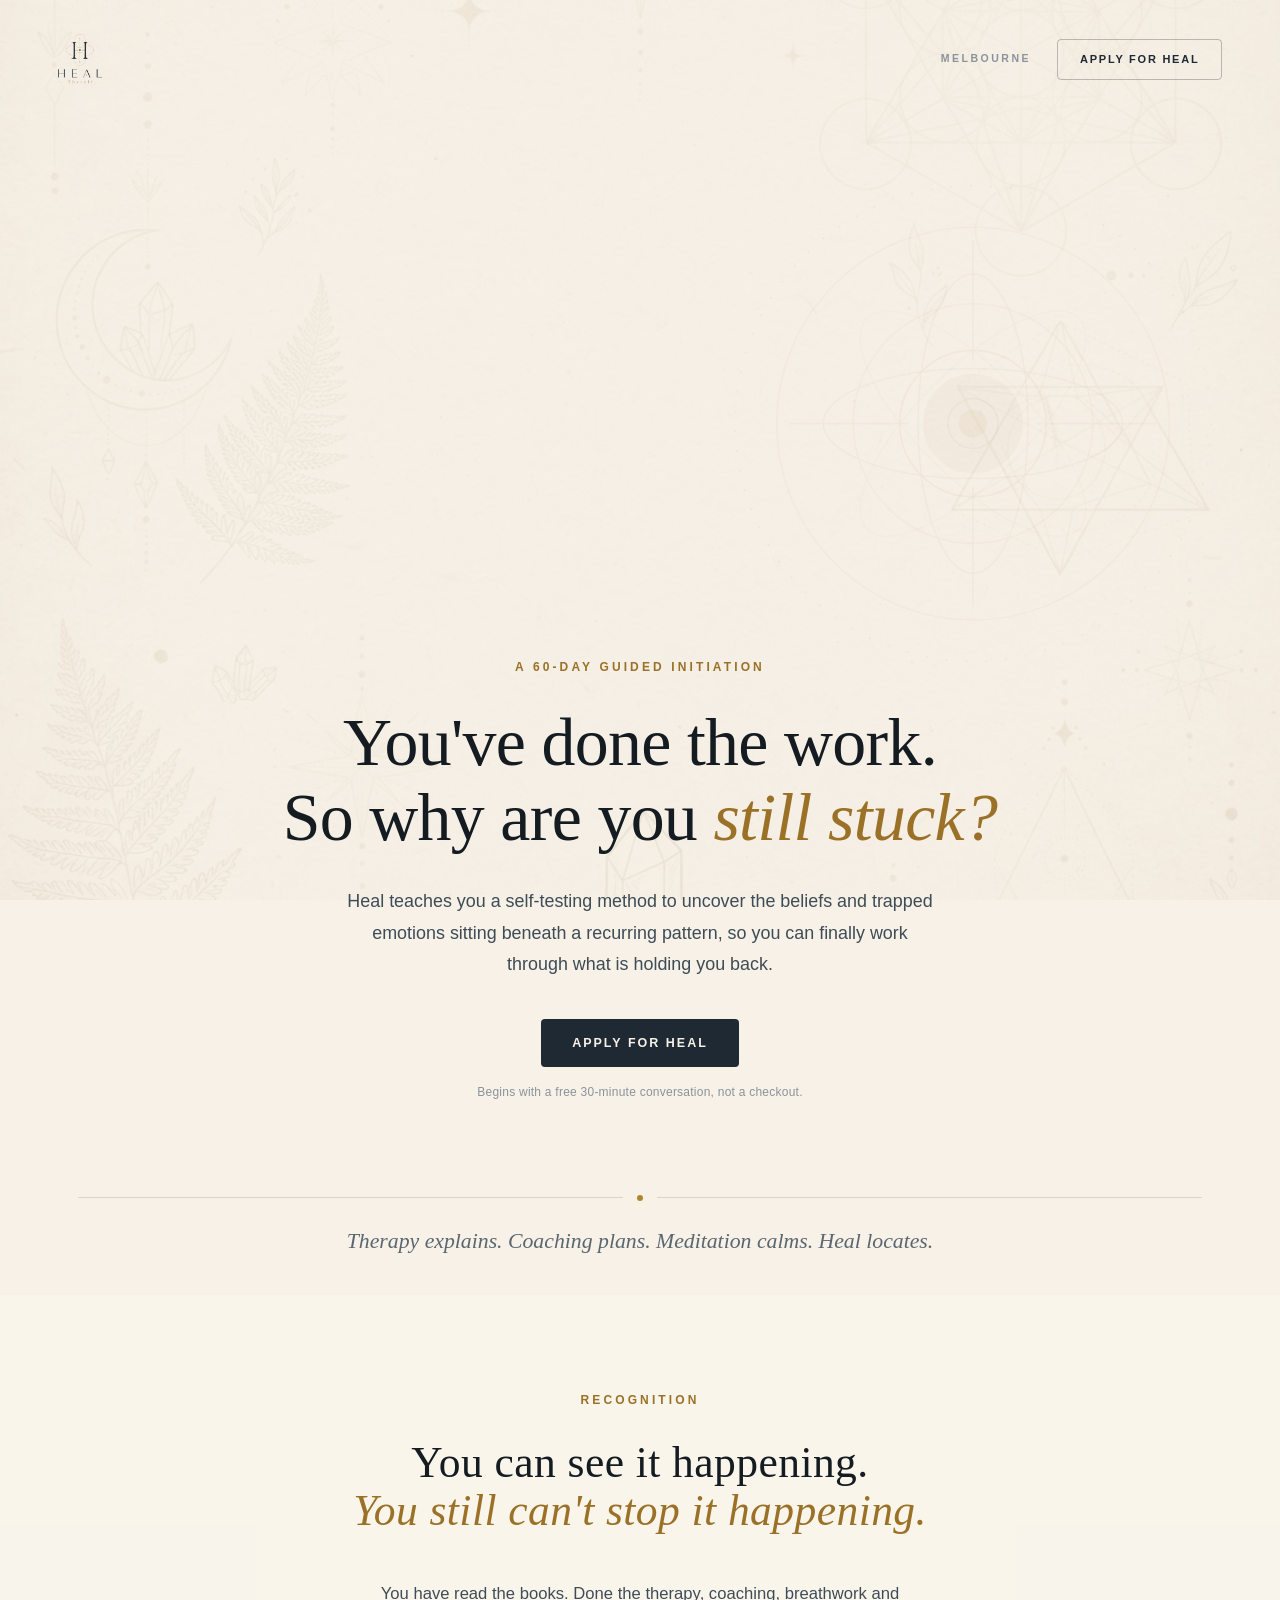
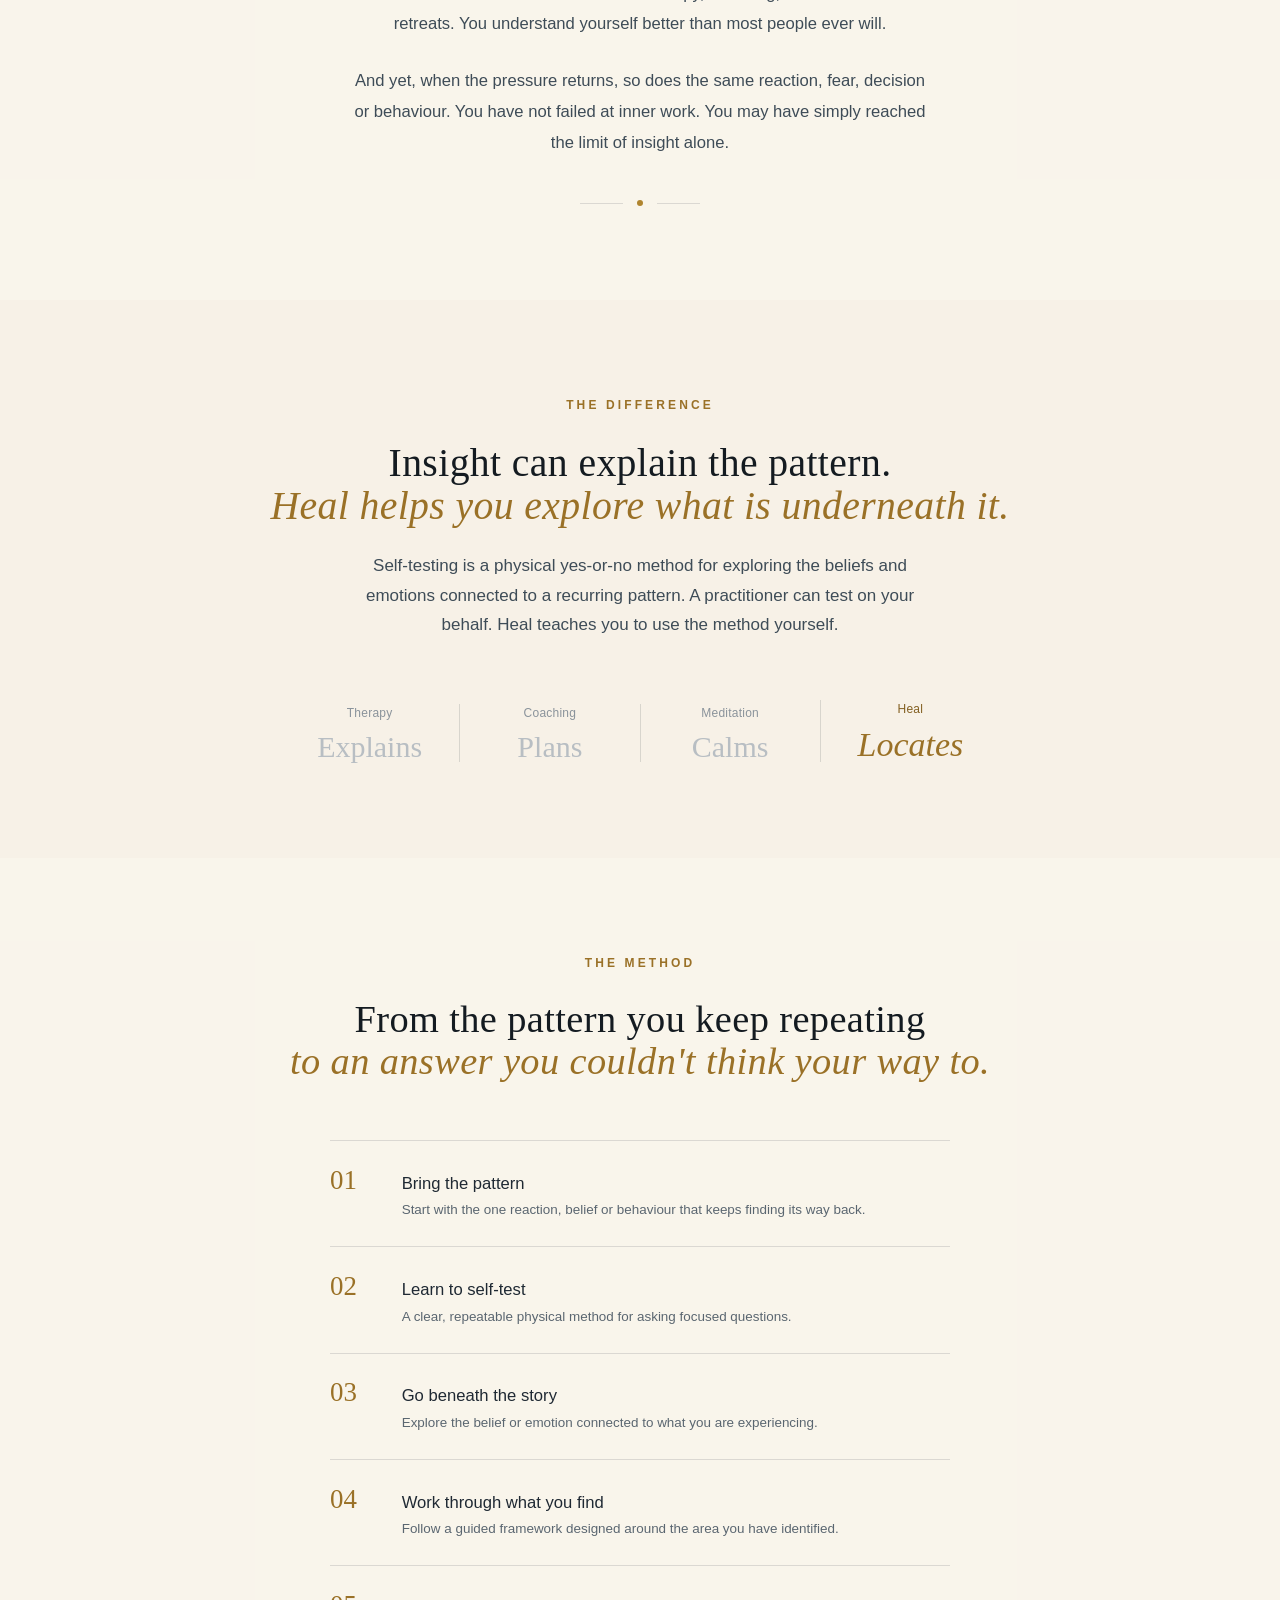
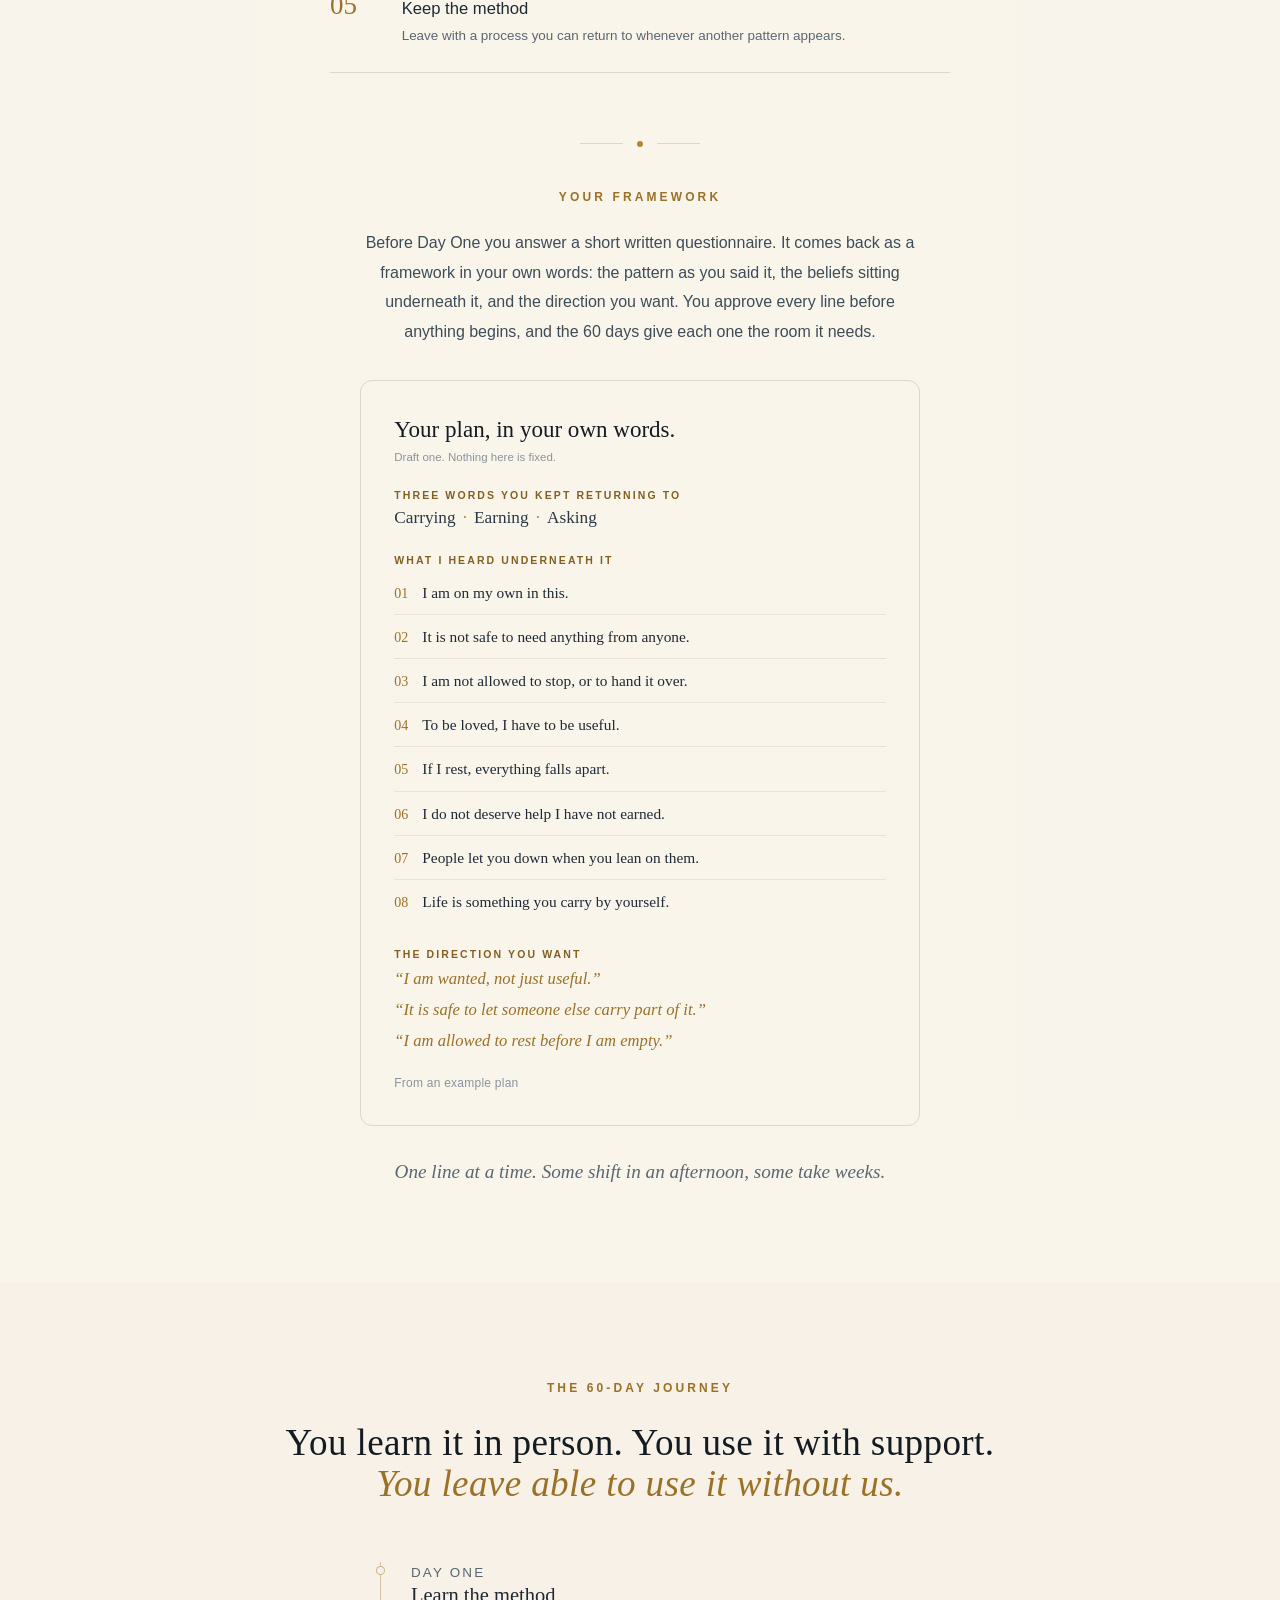
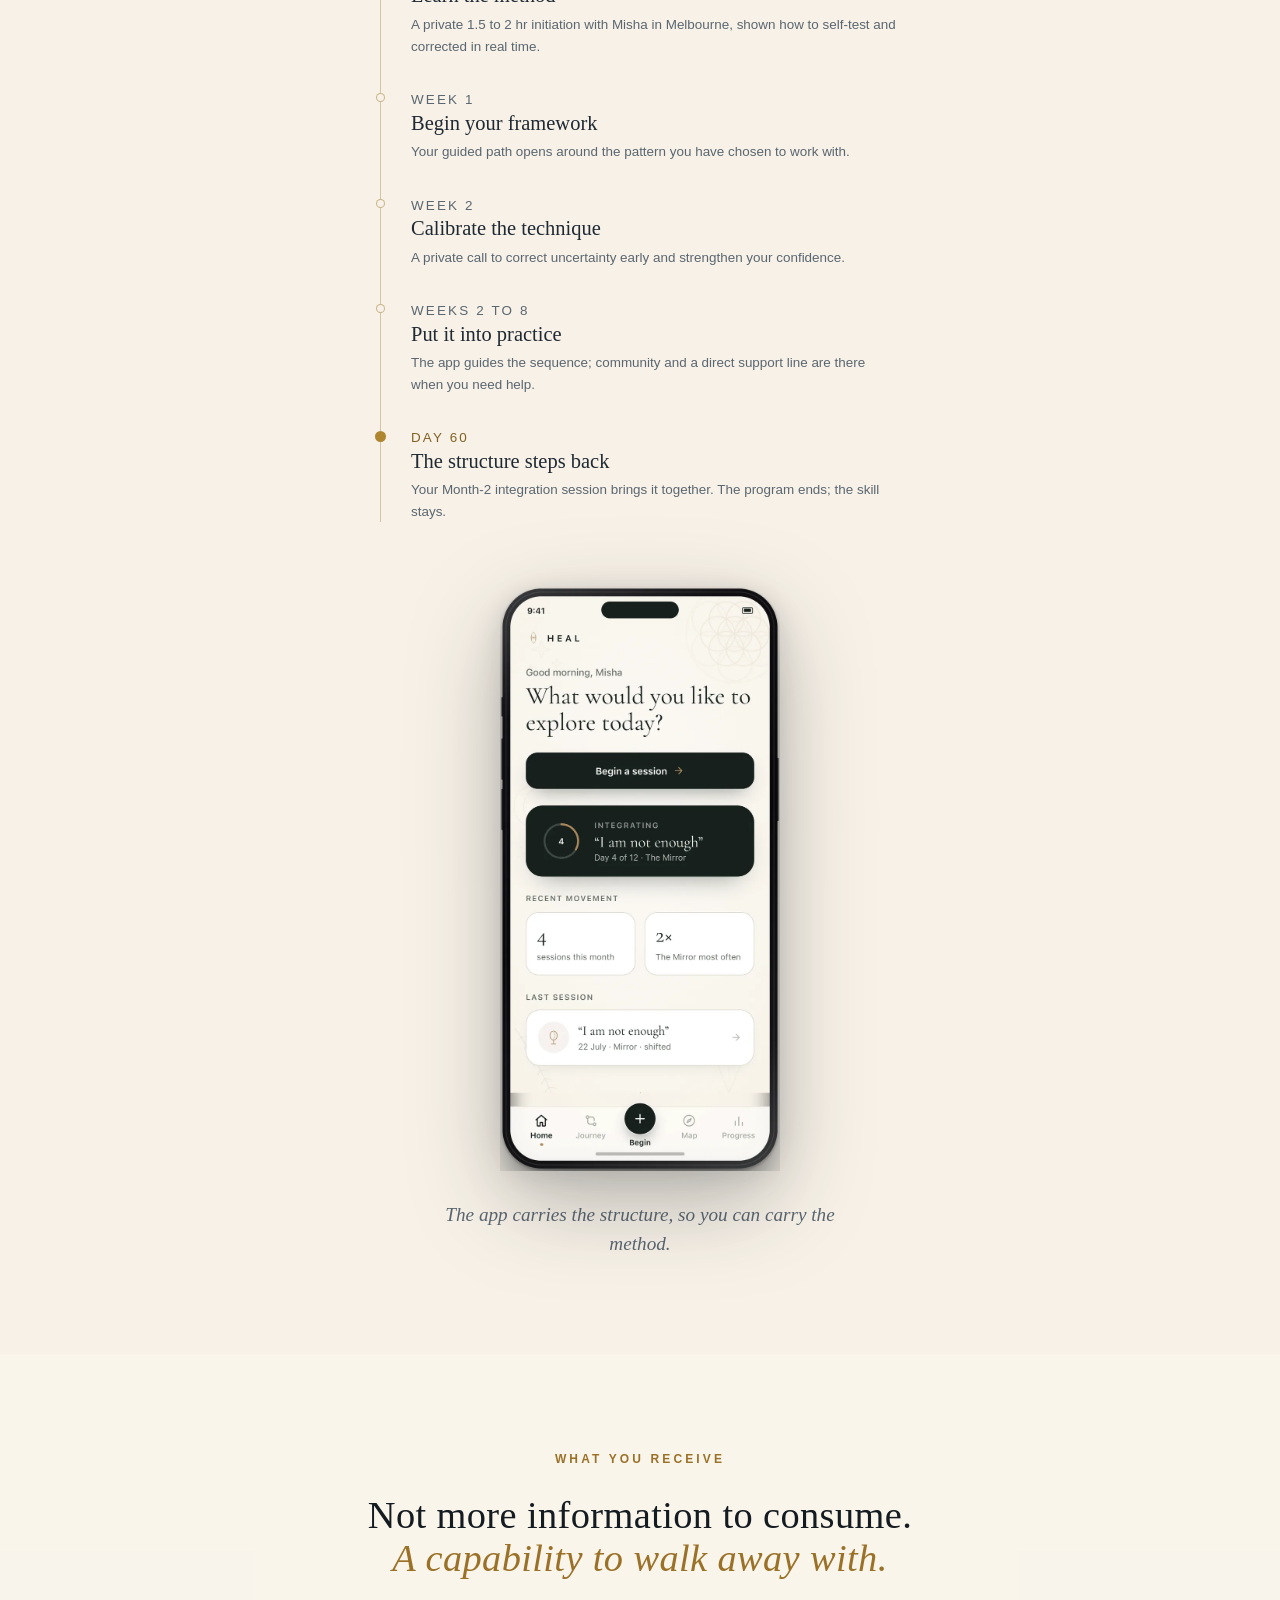
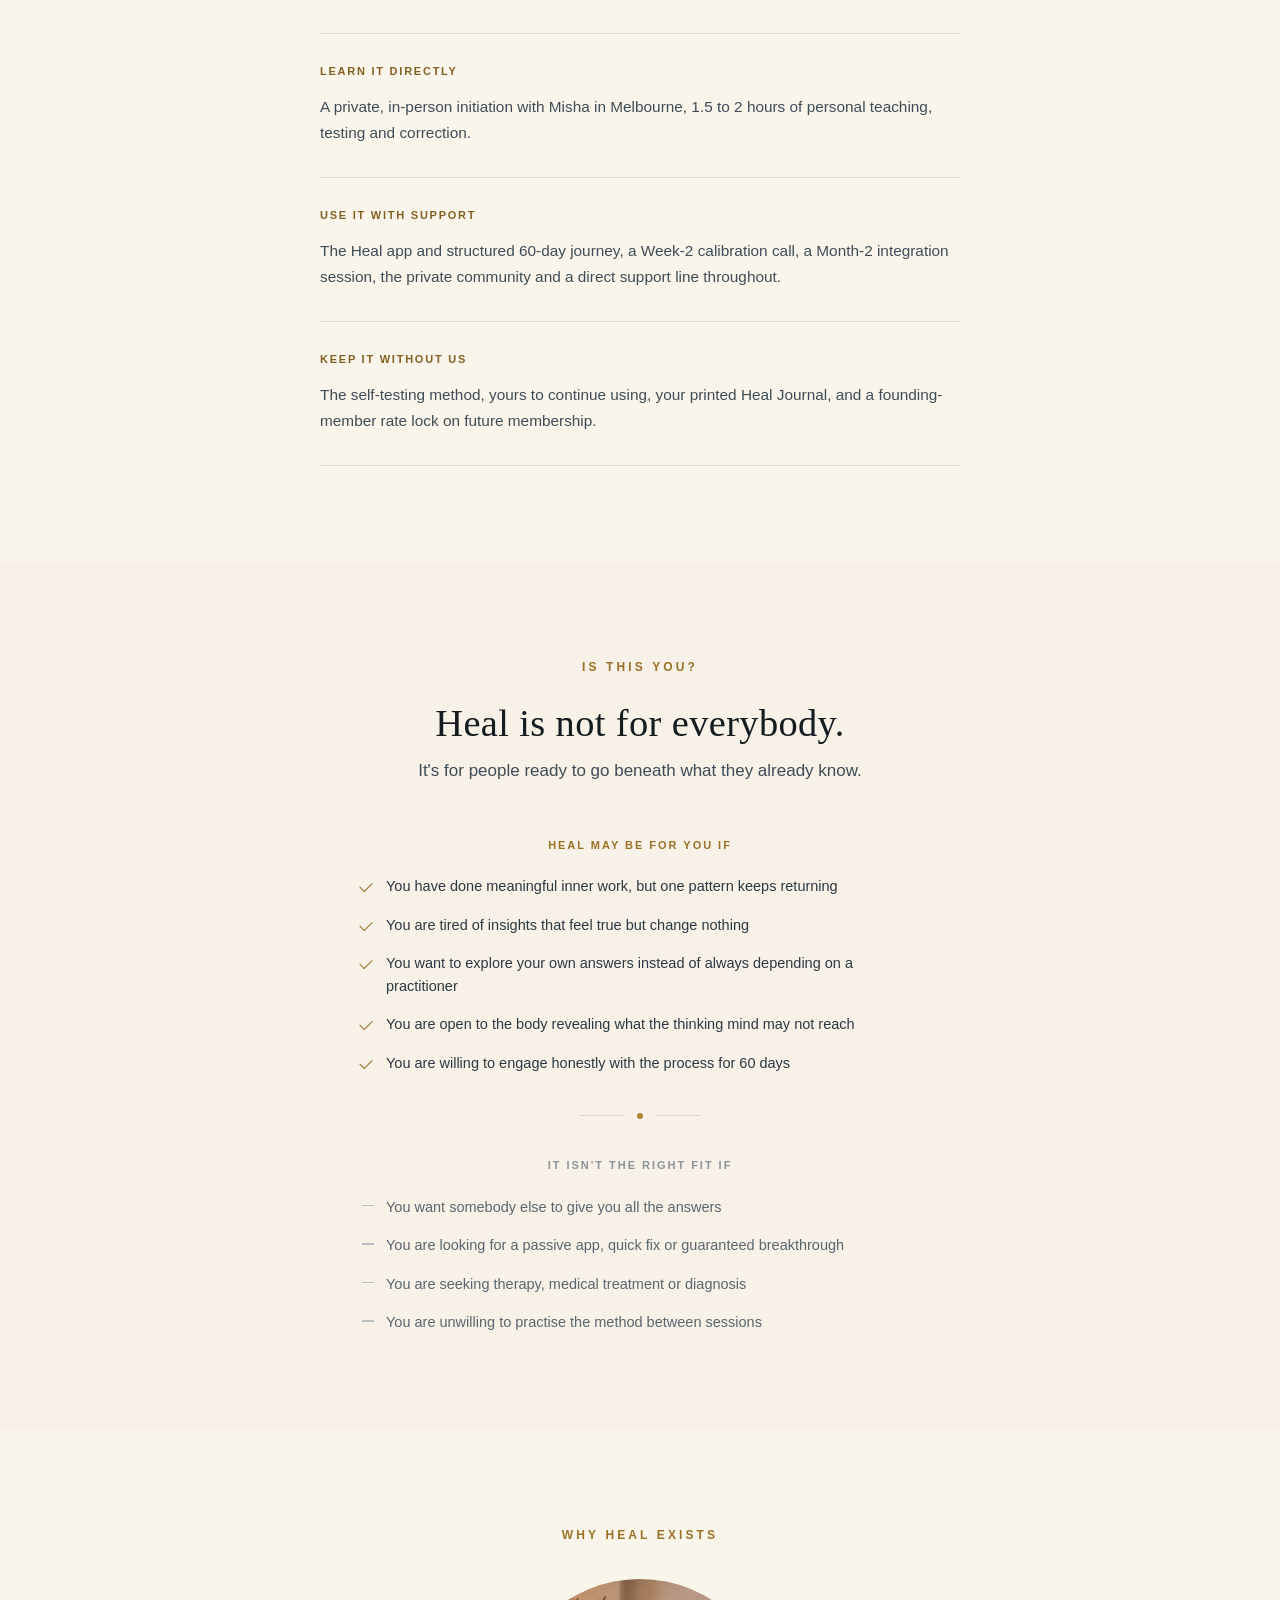
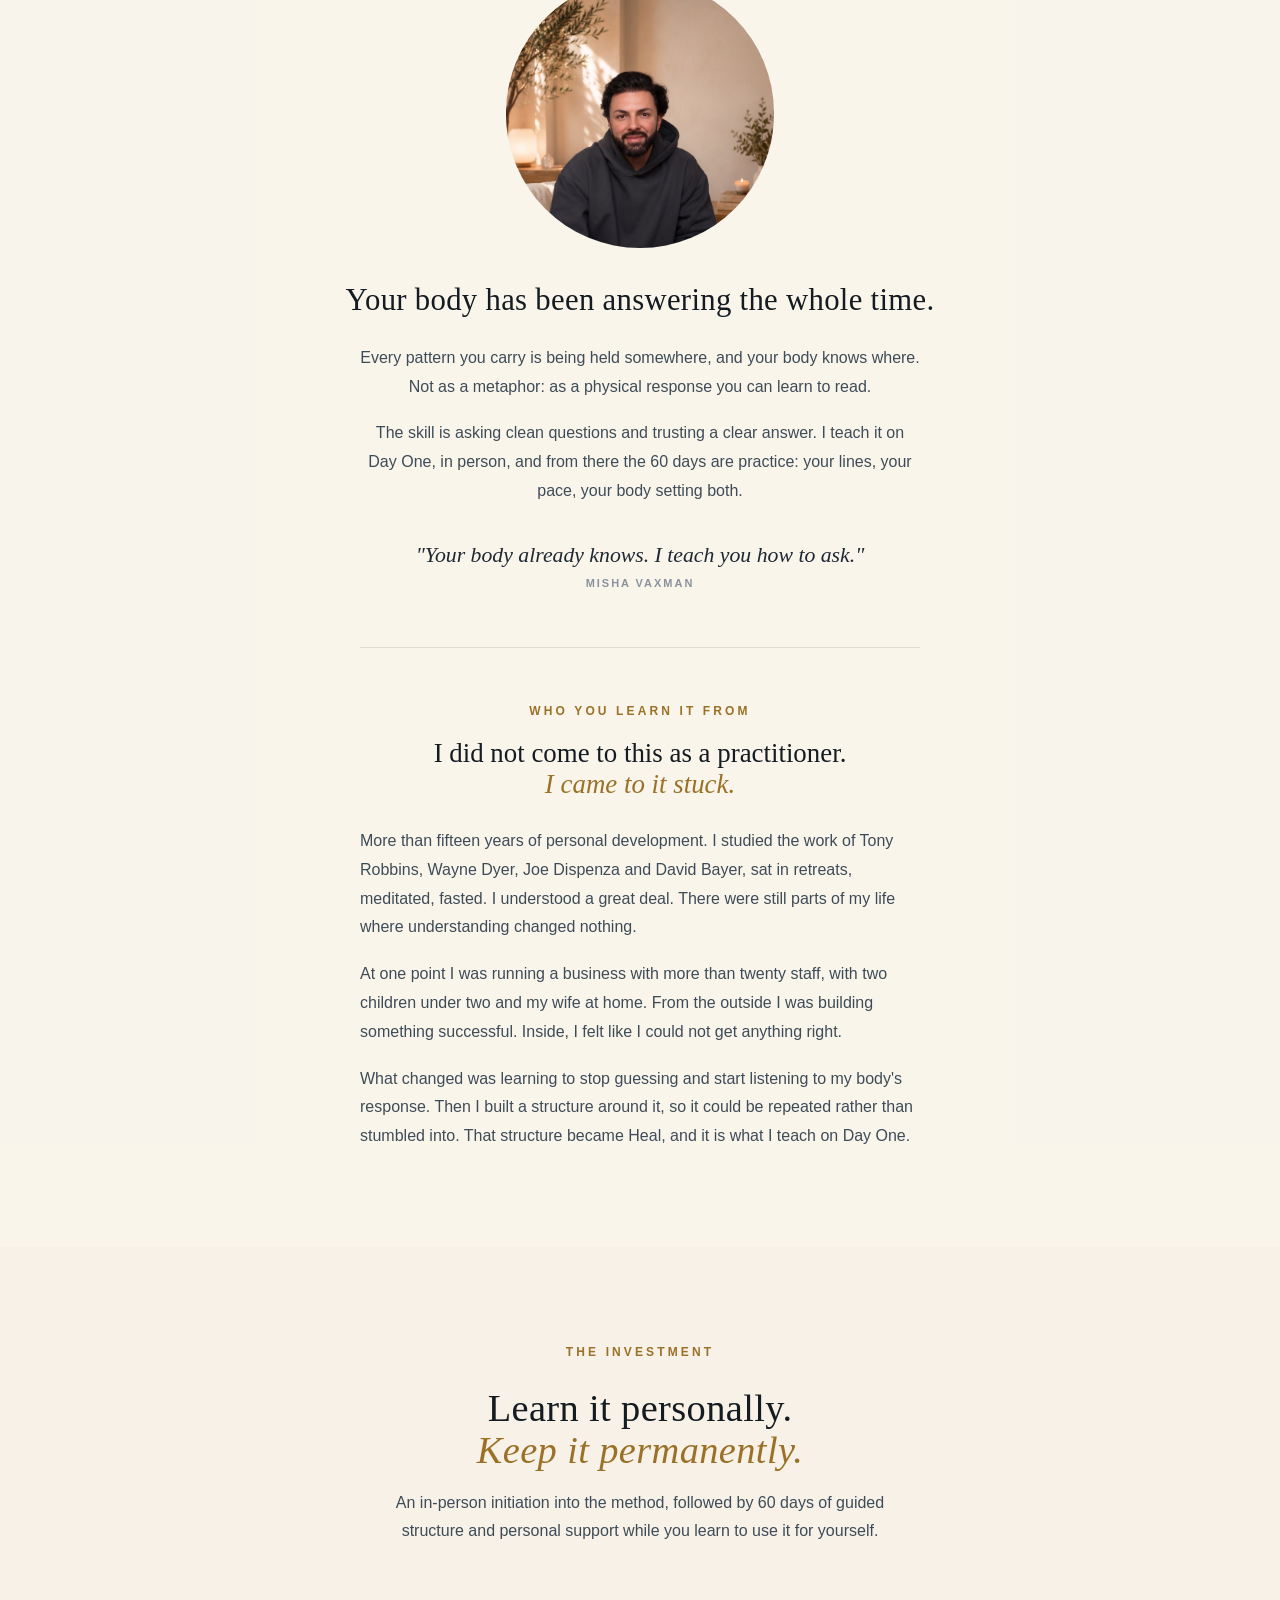
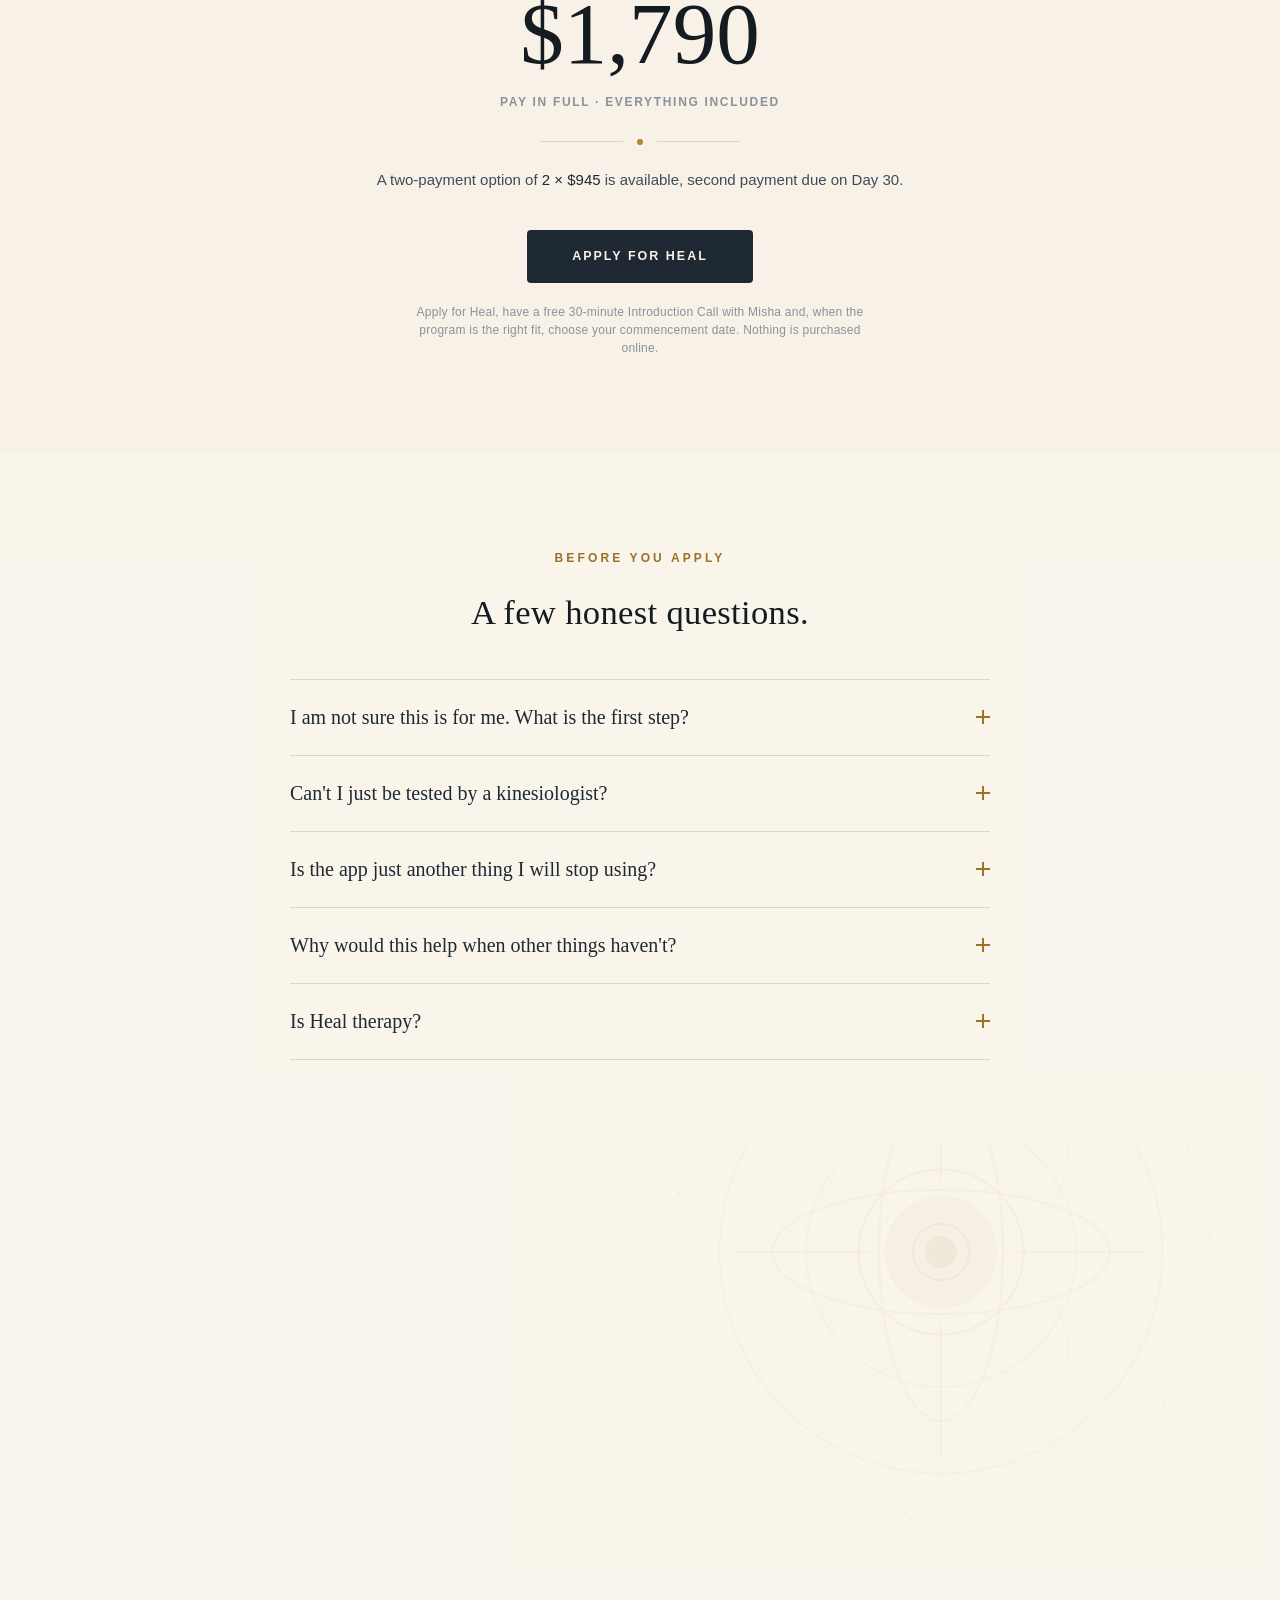
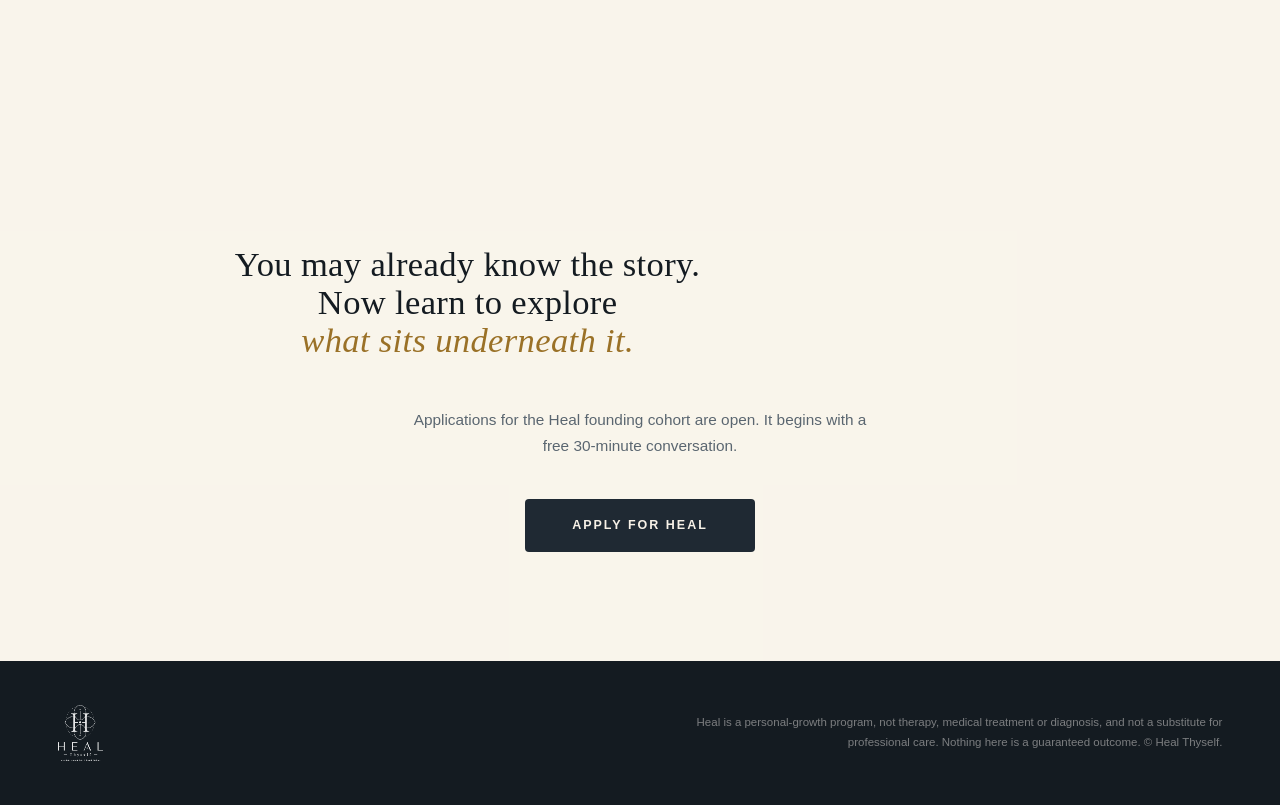
==== commit c1422415: "Site: soften application first touch, surface the free 30-minute Introduction Call, add 'Who you lea" ====
--- a/a/index.html
+++ b/a/index.html
@@ -155,6 +155,14 @@
   #founder .flow p{font:300 16px/1.8 var(--font-sans);color:var(--charcoal-600);margin:0}
   .fquote{font-family:var(--font-serif);font-size:clamp(20px,1.7vw,24px);font-style:italic;color:var(--charcoal-800);margin:34px auto 8px;line-height:1.4}
   .fname{font:600 11px/1 var(--font-sans);letter-spacing:.18em;text-transform:uppercase;color:var(--charcoal-400);margin:0}
+  /* who you learn it from: second beat inside the founder band */
+  #founder .whois{max-width:560px;margin:clamp(38px,4.5vw,58px) auto 0;padding-top:clamp(36px,4.2vw,54px);border-top:1px solid rgba(31,41,51,.12)}
+  #founder .whois h3{font-family:var(--font-serif);font-weight:400;font-size:clamp(23px,2.1vw,30px);line-height:1.18;color:var(--charcoal-900);margin:18px 0 26px}
+  #founder .whois h3 .turn{display:block;color:var(--gold-600);font-style:italic}
+  #founder .whois p:not(.eyebrow){font:300 16px/1.8 var(--font-sans);color:var(--charcoal-600);margin:0 0 18px;text-align:left}
+  #founder .whois p:last-of-type{margin-bottom:0}
+  #founder .whois-stage{position:relative;aspect-ratio:16/9;margin:0 0 30px;border-radius:10px;overflow:hidden;background:var(--charcoal-800);box-shadow:0 26px 60px -36px rgba(31,41,51,.55)}
+  #founder .whois-stage video{position:absolute;inset:0;width:100%;height:100%;object-fit:cover}
 
   /* investment */
   #investment h2{font-size:clamp(26px,3vw,42px);margin:26px 0 18px}
@@ -264,7 +272,7 @@
     <p class="lede">Heal teaches you a self-testing method to uncover the beliefs and trapped emotions sitting beneath a recurring pattern, so you can finally work through what is holding you back.</p>
     <div class="ctacol">
       <a class="btn primary" href="../apply.html">Apply for Heal</a>
-      <span class="micro">Begins with a conversation, not a checkout.</span>
+      <span class="micro">Begins with a free 30-minute conversation, not a checkout.</span>
     </div>
   </div>
   <div class="rulewrap"><div class="rule"><i></i><b></b><i></i></div></div>
@@ -319,20 +327,20 @@
         <p class="doc-title">Your plan, in your own words.</p>
         <p class="doc-meta">Draft one. Nothing here is fixed.</p>
         <p class="doc-k">Three words you kept returning to</p>
-        <p class="fwq-words">Proving<b>&middot;</b>Behind<b>&middot;</b>Almost</p>
+        <p class="fwq-words">Carrying<b>&middot;</b>Earning<b>&middot;</b>Asking</p>
         <p class="doc-k" style="margin-top:22px">What I heard underneath it</p>
-        <div class="fwq-line"><span class="n">01</span><p>Nothing I finish ever feels finished.</p></div>
-        <div class="fwq-line"><span class="n">02</span><p>What I did last time does not count now.</p></div>
-        <div class="fwq-line"><span class="n">03</span><p>There is always a better version of me that I am not.</p></div>
-        <div class="fwq-line"><span class="n">04</span><p>Everyone else is further along than I am.</p></div>
-        <div class="fwq-line"><span class="n">05</span><p>If I stop pushing, they will see how far behind I actually am.</p></div>
-        <div class="fwq-line"><span class="n">06</span><p>Enough is a place I have never reached.</p></div>
-        <div class="fwq-line"><span class="n">07</span><p>What I have built so far does not add up to much.</p></div>
-        <div class="fwq-line"><span class="n">08</span><p>I am behind. I have always been behind.</p></div>
+        <div class="fwq-line"><span class="n">01</span><p>I am on my own in this.</p></div>
+        <div class="fwq-line"><span class="n">02</span><p>It is not safe to need anything from anyone.</p></div>
+        <div class="fwq-line"><span class="n">03</span><p>I am not allowed to stop, or to hand it over.</p></div>
+        <div class="fwq-line"><span class="n">04</span><p>To be loved, I have to be useful.</p></div>
+        <div class="fwq-line"><span class="n">05</span><p>If I rest, everything falls apart.</p></div>
+        <div class="fwq-line"><span class="n">06</span><p>I do not deserve help I have not earned.</p></div>
+        <div class="fwq-line"><span class="n">07</span><p>People let you down when you lean on them.</p></div>
+        <div class="fwq-line"><span class="n">08</span><p>Life is something you carry by yourself.</p></div>
         <p class="doc-k" style="margin-top:24px">The direction you want</p>
-        <p class="fwq-turnline">&ldquo;What I have already done still counts.&rdquo;</p>
-        <p class="fwq-turnline">&ldquo;I can stop, and still be someone.&rdquo;</p>
-        <p class="fwq-turnline">&ldquo;I am allowed to arrive.&rdquo;</p>
+        <p class="fwq-turnline">&ldquo;I am wanted, not just useful.&rdquo;</p>
+        <p class="fwq-turnline">&ldquo;It is safe to let someone else carry part of it.&rdquo;</p>
+        <p class="fwq-turnline">&ldquo;I am allowed to rest before I am empty.&rdquo;</p>
         <span class="micro">From an example plan</span>
       </div>
       <p class="fwq-close">One line at a time. Some shift in an afternoon, some take weeks.</p>
@@ -346,10 +354,10 @@
     <p class="eyebrow">The 60-day journey</p>
     <h2 class="serif">You learn it in person. You use it with support.<br><span class="turn">You leave able to use it without us.</span></h2>
     <div class="jline">
-      <div class="jitem"><span class="dot"></span><p class="jphase">Day One</p><h3>Learn the method</h3><p>A private 1.5–2 hr initiation with Misha in Melbourne, shown how to self-test and corrected in real time.</p></div>
+      <div class="jitem"><span class="dot"></span><p class="jphase">Day One</p><h3>Learn the method</h3><p>A private 1.5 to 2 hr initiation with Misha in Melbourne, shown how to self-test and corrected in real time.</p></div>
       <div class="jitem"><span class="dot"></span><p class="jphase">Week 1</p><h3>Begin your framework</h3><p>Your guided path opens around the pattern you have chosen to work with.</p></div>
       <div class="jitem"><span class="dot"></span><p class="jphase">Week 2</p><h3>Calibrate the technique</h3><p>A private call to correct uncertainty early and strengthen your confidence.</p></div>
-      <div class="jitem"><span class="dot"></span><p class="jphase">Weeks 2–8</p><h3>Put it into practice</h3><p>The app guides the sequence; community and a direct support line are there when you need help.</p></div>
+      <div class="jitem"><span class="dot"></span><p class="jphase">Weeks 2 to 8</p><h3>Put it into practice</h3><p>The app guides the sequence; community and a direct support line are there when you need help.</p></div>
       <div class="jitem last"><span class="dot"></span><p class="jphase">Day 60</p><h3>The structure steps back</h3><p>Your Month-2 integration session brings it together. The program ends; the skill stays.</p></div>
     </div>
     <div class="jphone">
@@ -400,6 +408,20 @@
     </div>
     <p class="fquote">"Your body already knows. I teach you how to ask."</p>
     <p class="fname">Misha Vaxman</p>
+    <div class="whois">
+      <p class="eyebrow">Who you learn it from</p>
+      <!-- FOUNDER FILM: when the clip exists, save it as ../assets/founder.mp4 with a
+           poster frame at ../assets/founder-poster.jpg and uncomment the block below.
+           Nothing else needs to change; the copy underneath becomes its caption.
+      <div class="whois-stage">
+        <video src="../assets/founder.mp4" poster="../assets/founder-poster.jpg" controls playsinline preload="none"></video>
+      </div>
+      -->
+      <h3>I did not come to this as a practitioner.<span class="turn">I came to it stuck.</span></h3>
+      <p>More than fifteen years of personal development. I studied the work of Tony Robbins, Wayne Dyer, Joe Dispenza and David Bayer, sat in retreats, meditated, fasted. I understood a great deal. There were still parts of my life where understanding changed nothing.</p>
+      <p>At one point I was running a business with more than twenty staff, with two children under two and my wife at home. From the outside I was building something successful. Inside, I felt like I could not get anything right.</p>
+      <p>What changed was learning to stop guessing and start listening to my body's response. Then I built a structure around it, so it could be repeated rather than stumbled into. That structure became Heal, and it is what I teach on Day One.</p>
+    </div>
   </div>
 </section>
 
@@ -414,7 +436,7 @@
     <div class="rule price-rule"><i></i><b></b><i></i></div>
     <p class="price-split">A two-payment option of <b>2 × $945</b> is available, second payment due on Day 30.</p>
     <a class="btn primary" style="padding:19px 44px" href="../apply.html">Apply for Heal</a>
-    <span class="micro">Apply for Heal, have a short Introduction Call and, when the program is the right fit, choose your commencement date. Nothing is purchased online.</span>
+    <span class="micro">Apply for Heal, have a free 30-minute Introduction Call with Misha and, when the program is the right fit, choose your commencement date. Nothing is purchased online.</span>
   </div>
 </section>
 
@@ -425,6 +447,7 @@
       <p class="eyebrow" style="text-align:center;display:block">Before you apply</p>
       <h2 class="serif">A few honest questions.</h2>
       <div class="faq">
+        <details><summary>I am not sure this is for me. What is the first step?<span class="fq-i"></span></summary><p>Finding that out is the first step. Send a short application, and if it looks like a fit you will have a free 30-minute Introduction Call with Misha, by phone or video. It is a conversation about what you are working with and how the method actually works, and you can ask anything. Applying commits you to nothing, and nothing is purchased online.</p></details>
         <details><summary>Can't I just be tested by a kinesiologist?<span class="fq-i"></span></summary><p>Yes. A kinesiologist can test on your behalf. The difference is that Heal is designed to teach you how to self-test, so the method does not remain entirely in the practitioner's hands.</p></details>
         <details><summary>Is the app just another thing I will stop using?<span class="fq-i"></span></summary><p>The app is not the product. It guides the 60-day sequence and keeps the process clear between your calls and sessions. The skill itself is the product.</p></details>
         <details><summary>Why would this help when other things haven't?<span class="fq-i"></span></summary><p>Heal does not promise a breakthrough or guarantee an outcome. Rather than analysing the story again, you learn to test what may be sitting underneath it.</p></details>
@@ -435,7 +458,7 @@
   <div class="close-soft">
     <svg class="watermark" aria-hidden="true"><use href="#emblem-lg"/></svg>
     <h2 class="serif">You may already know the story.<br>Now learn to explore<br><span class="turn">what sits underneath it.</span></h2>
-    <p class="sub">Applications for the Heal founding cohort are open. It begins with a conversation.</p>
+    <p class="sub">Applications for the Heal founding cohort are open. It begins with a free 30-minute conversation.</p>
     <a class="btn primary" style="padding:19px 46px" href="../apply.html">Apply for Heal</a>
   </div>
 </section>
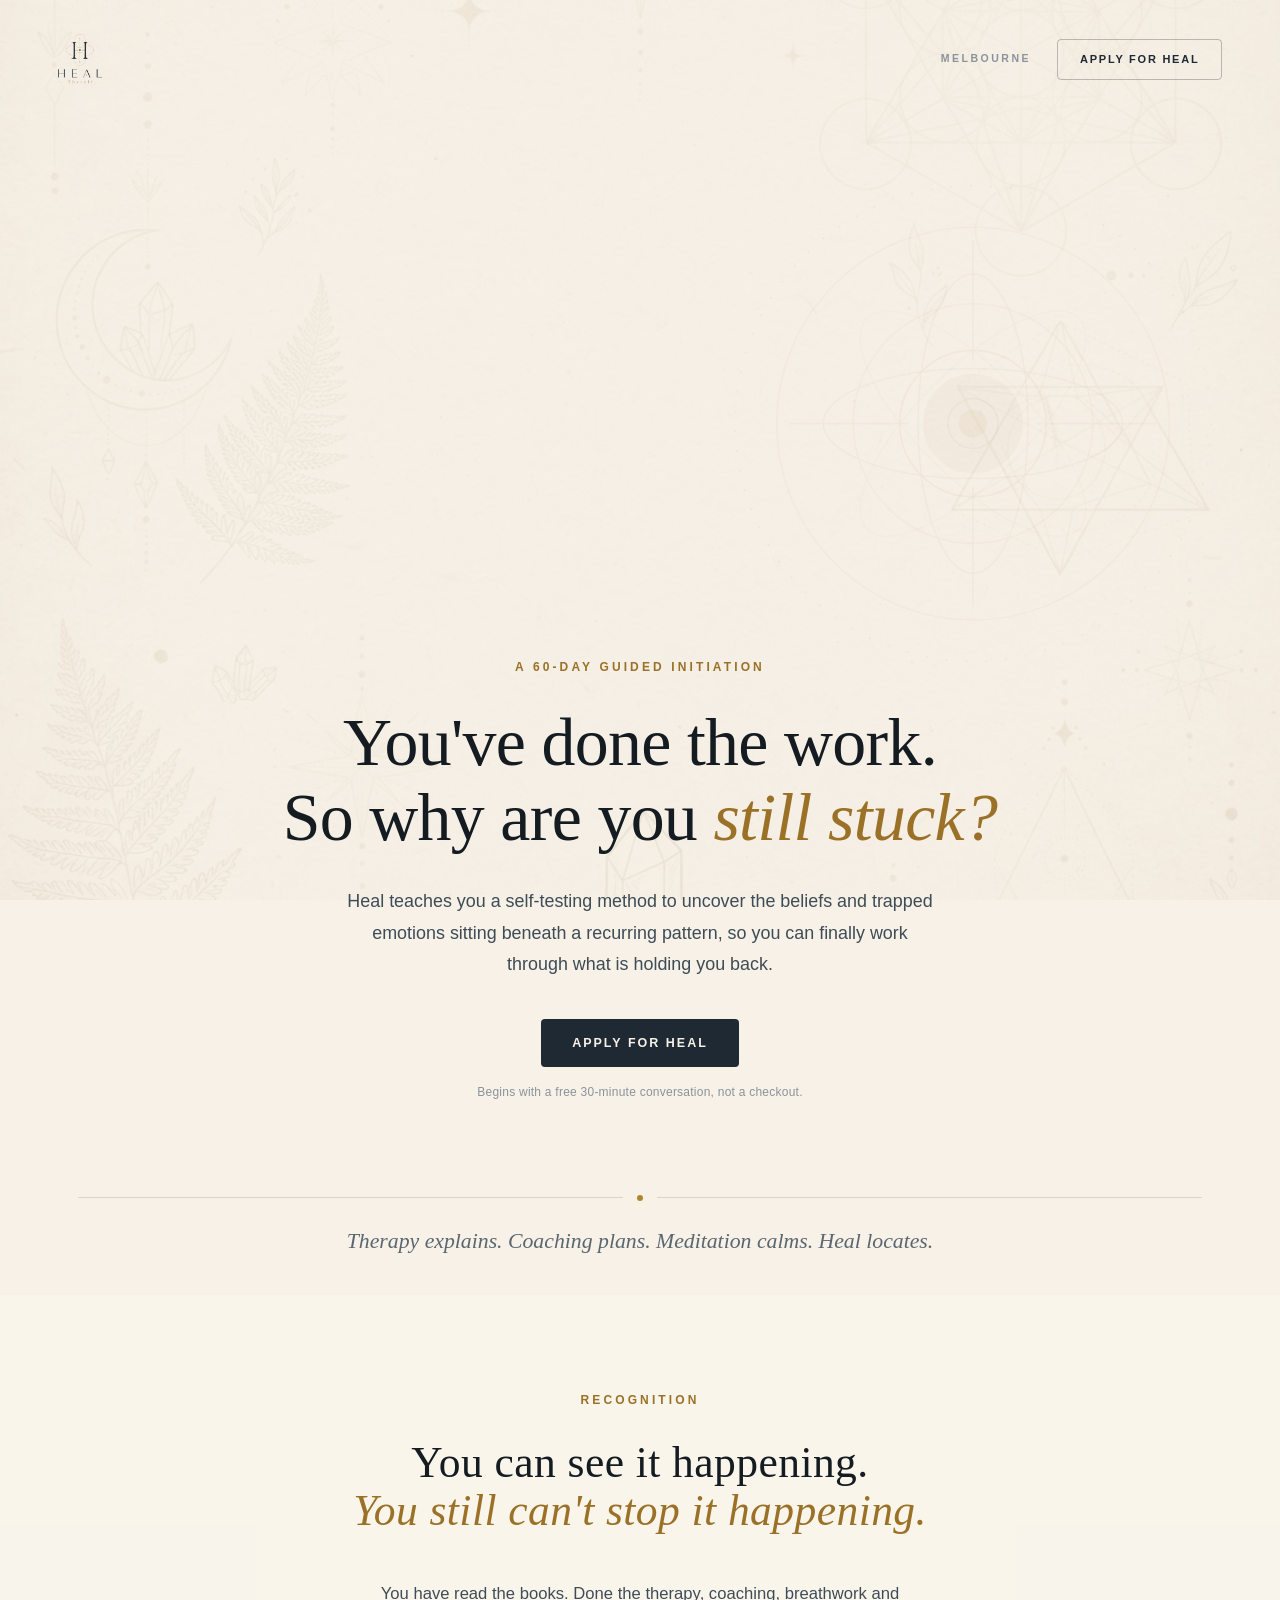
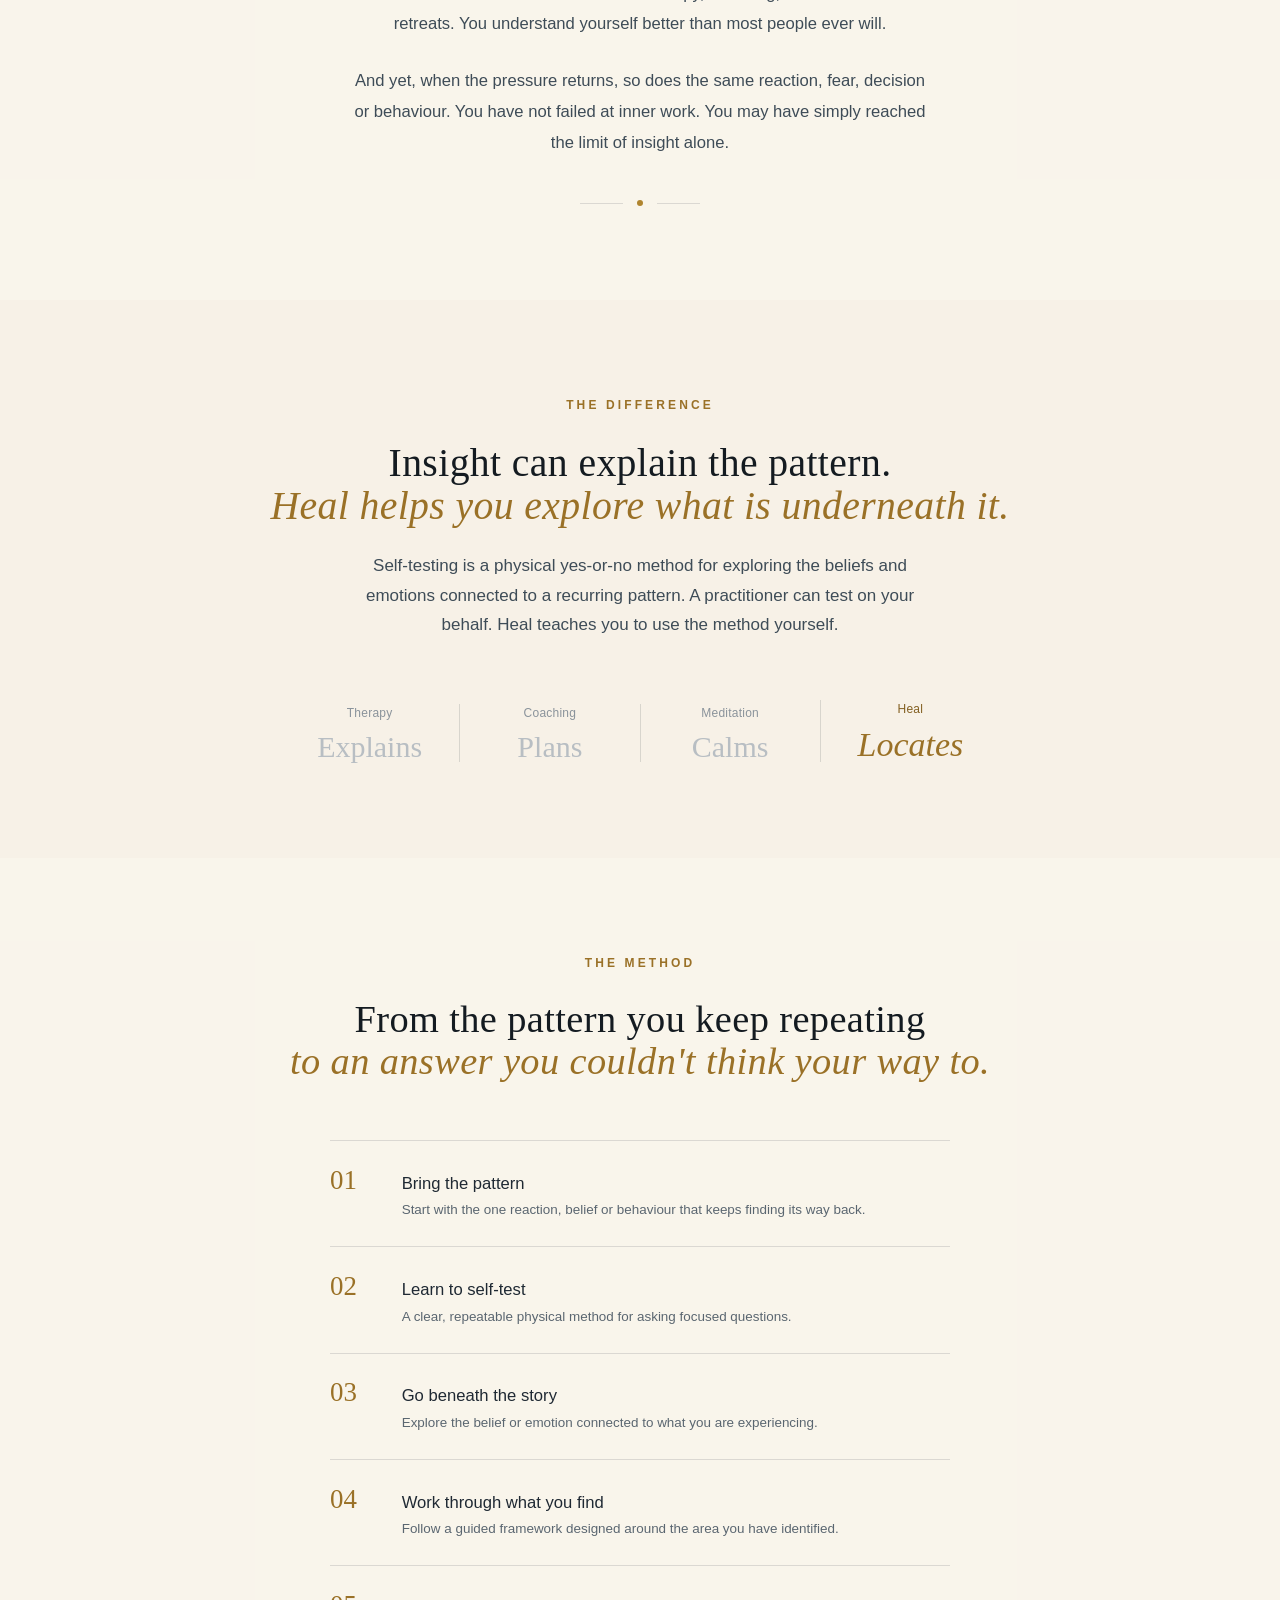
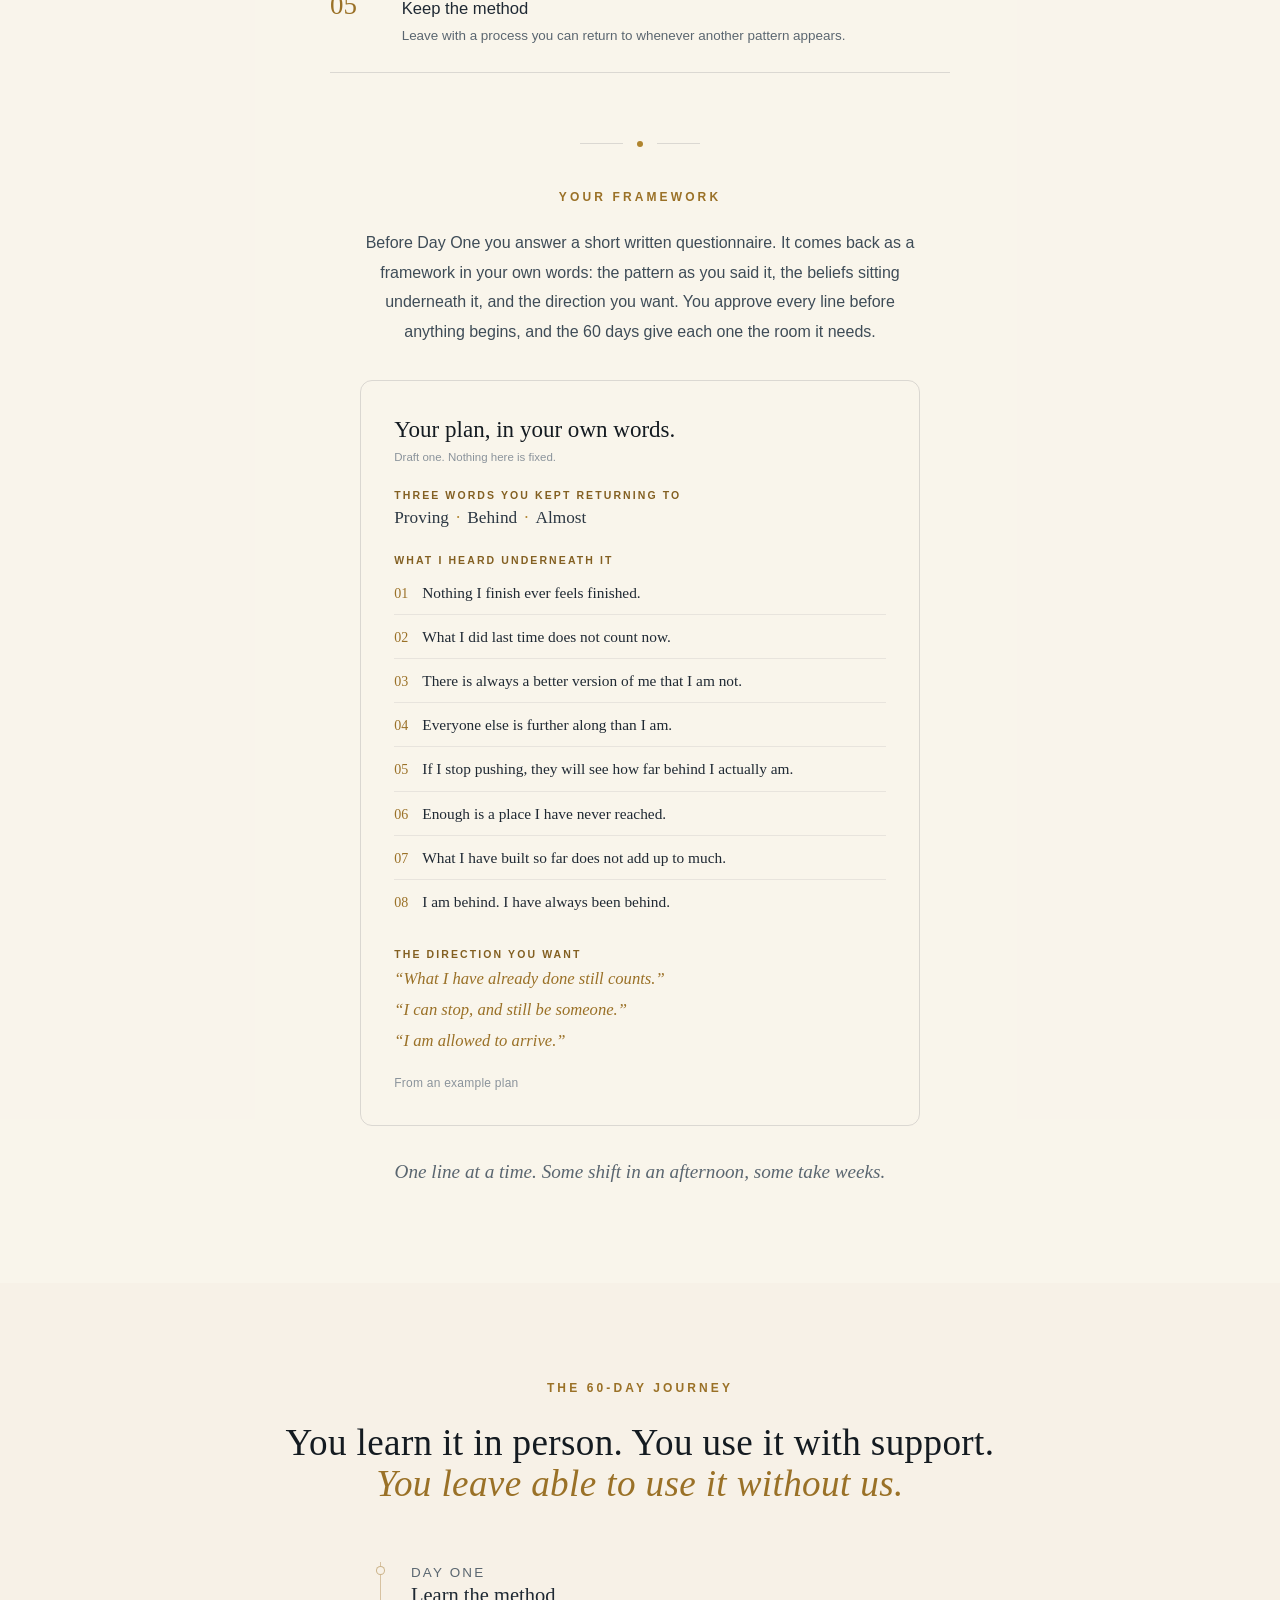
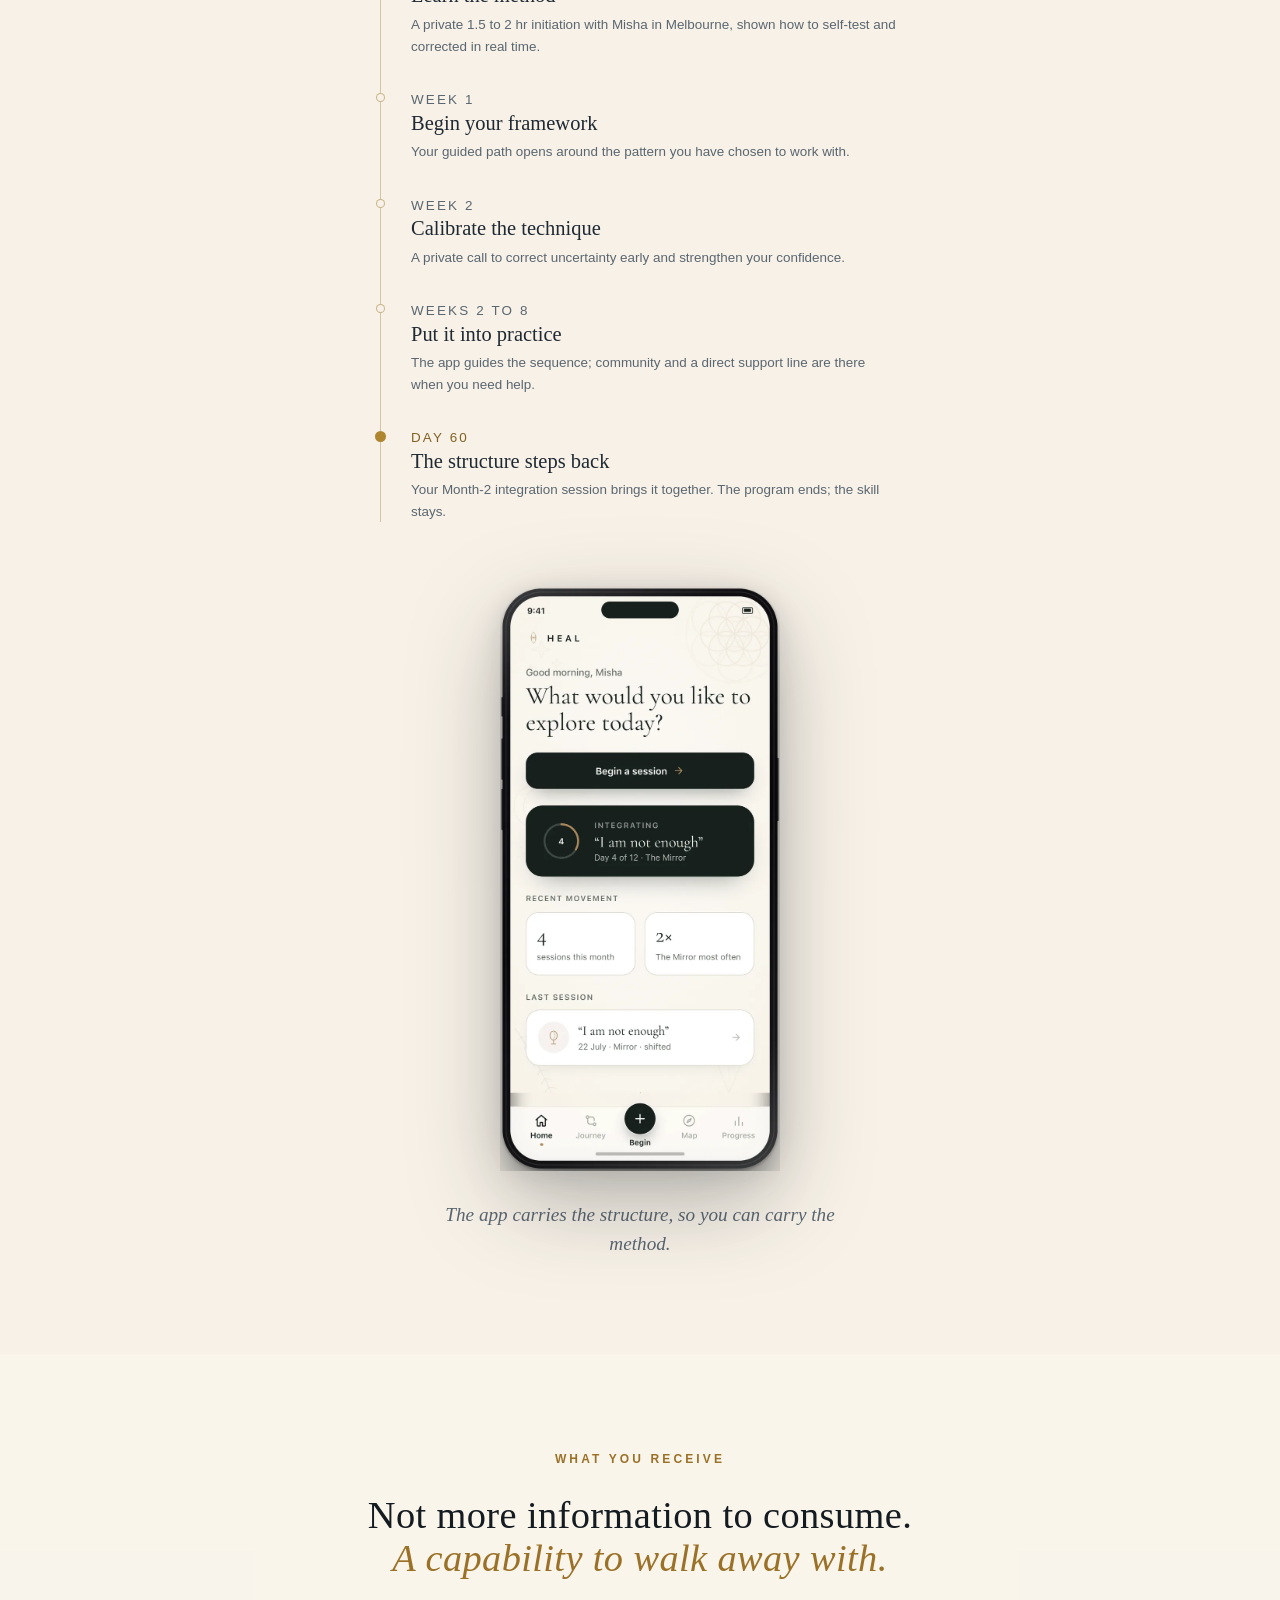
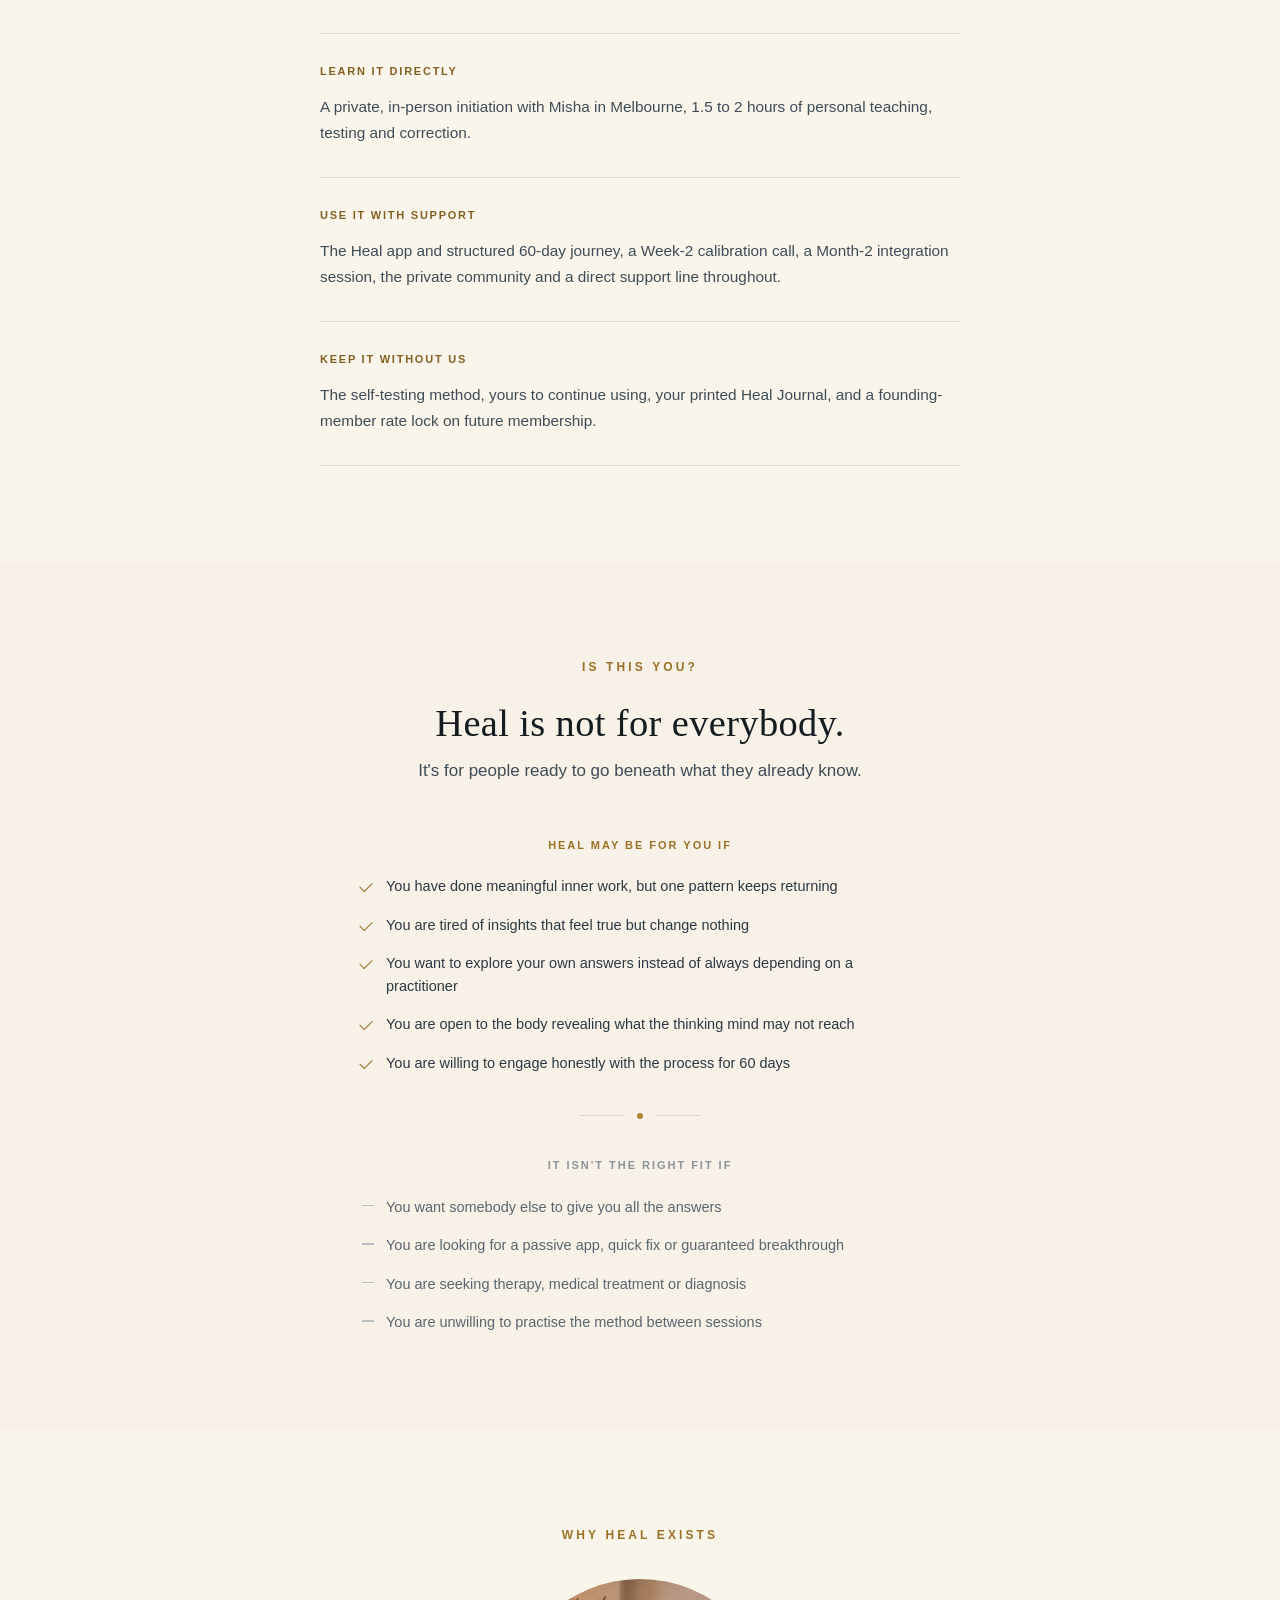
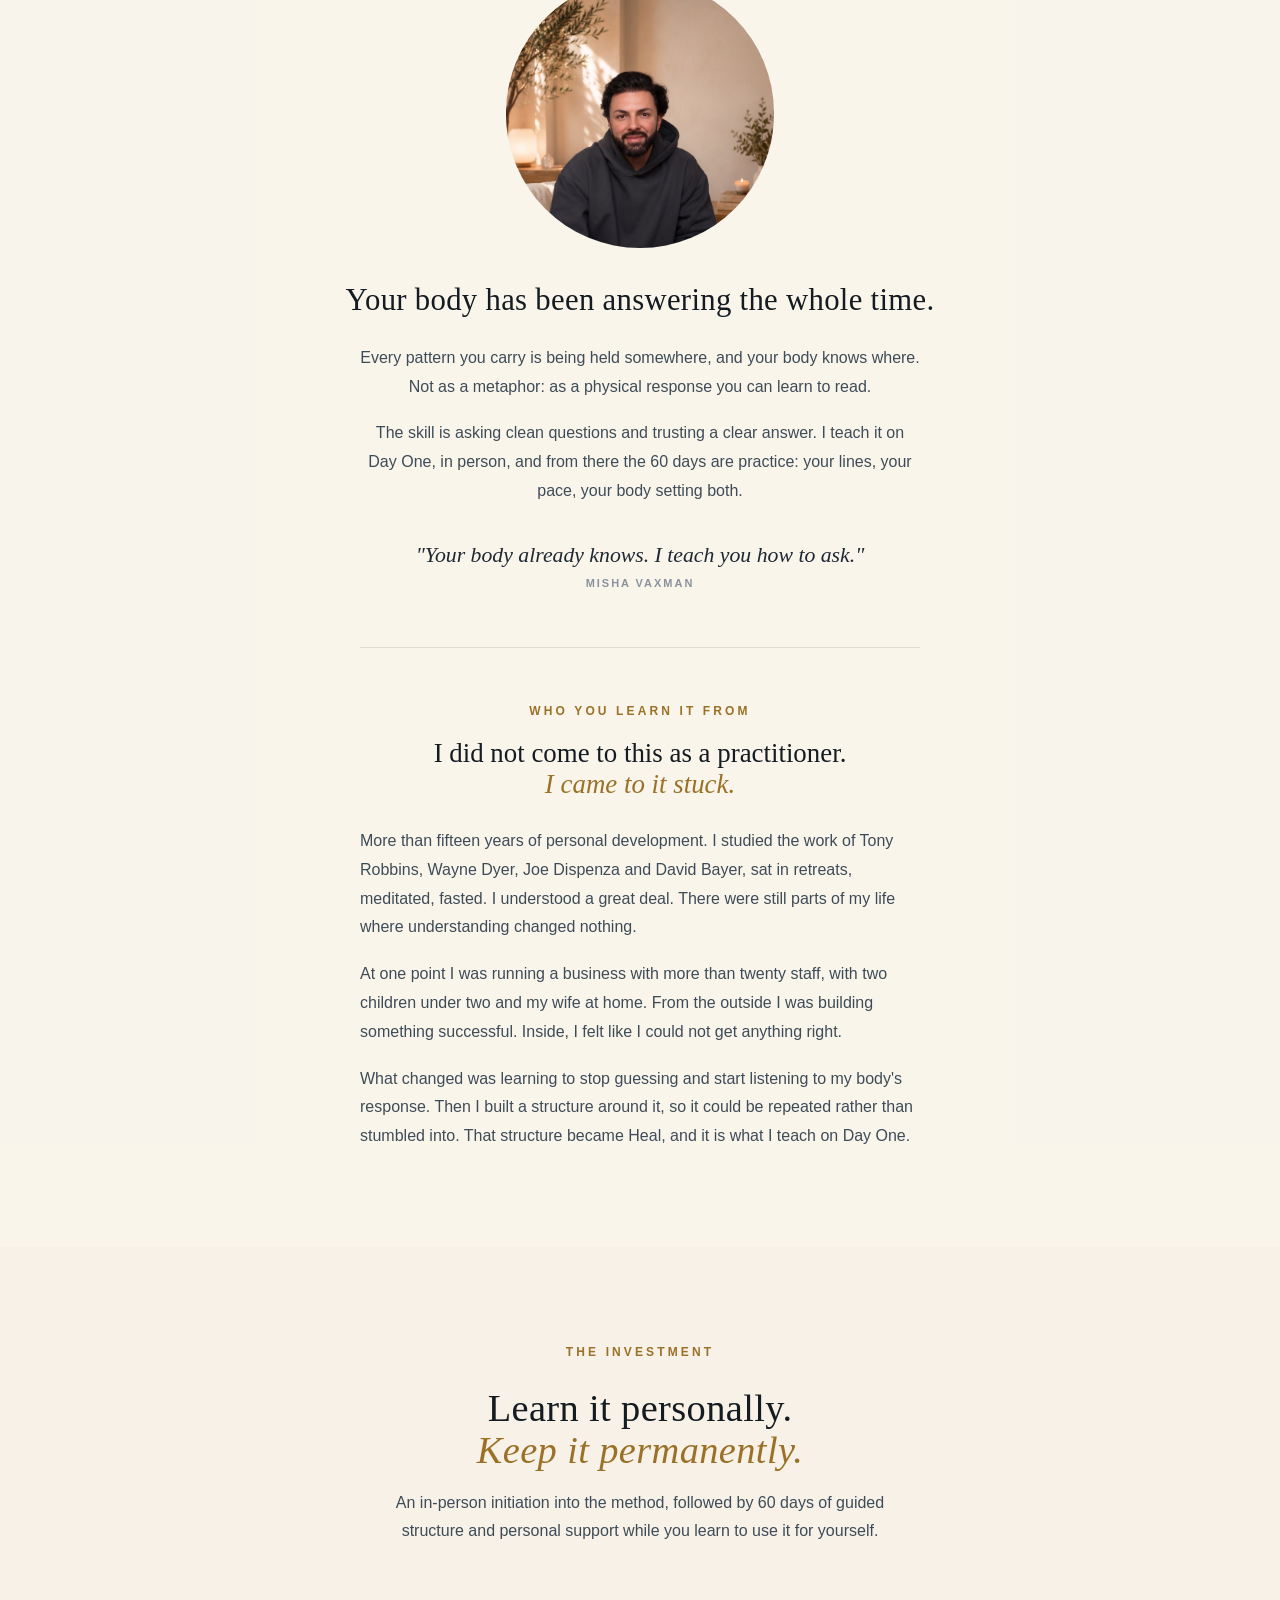
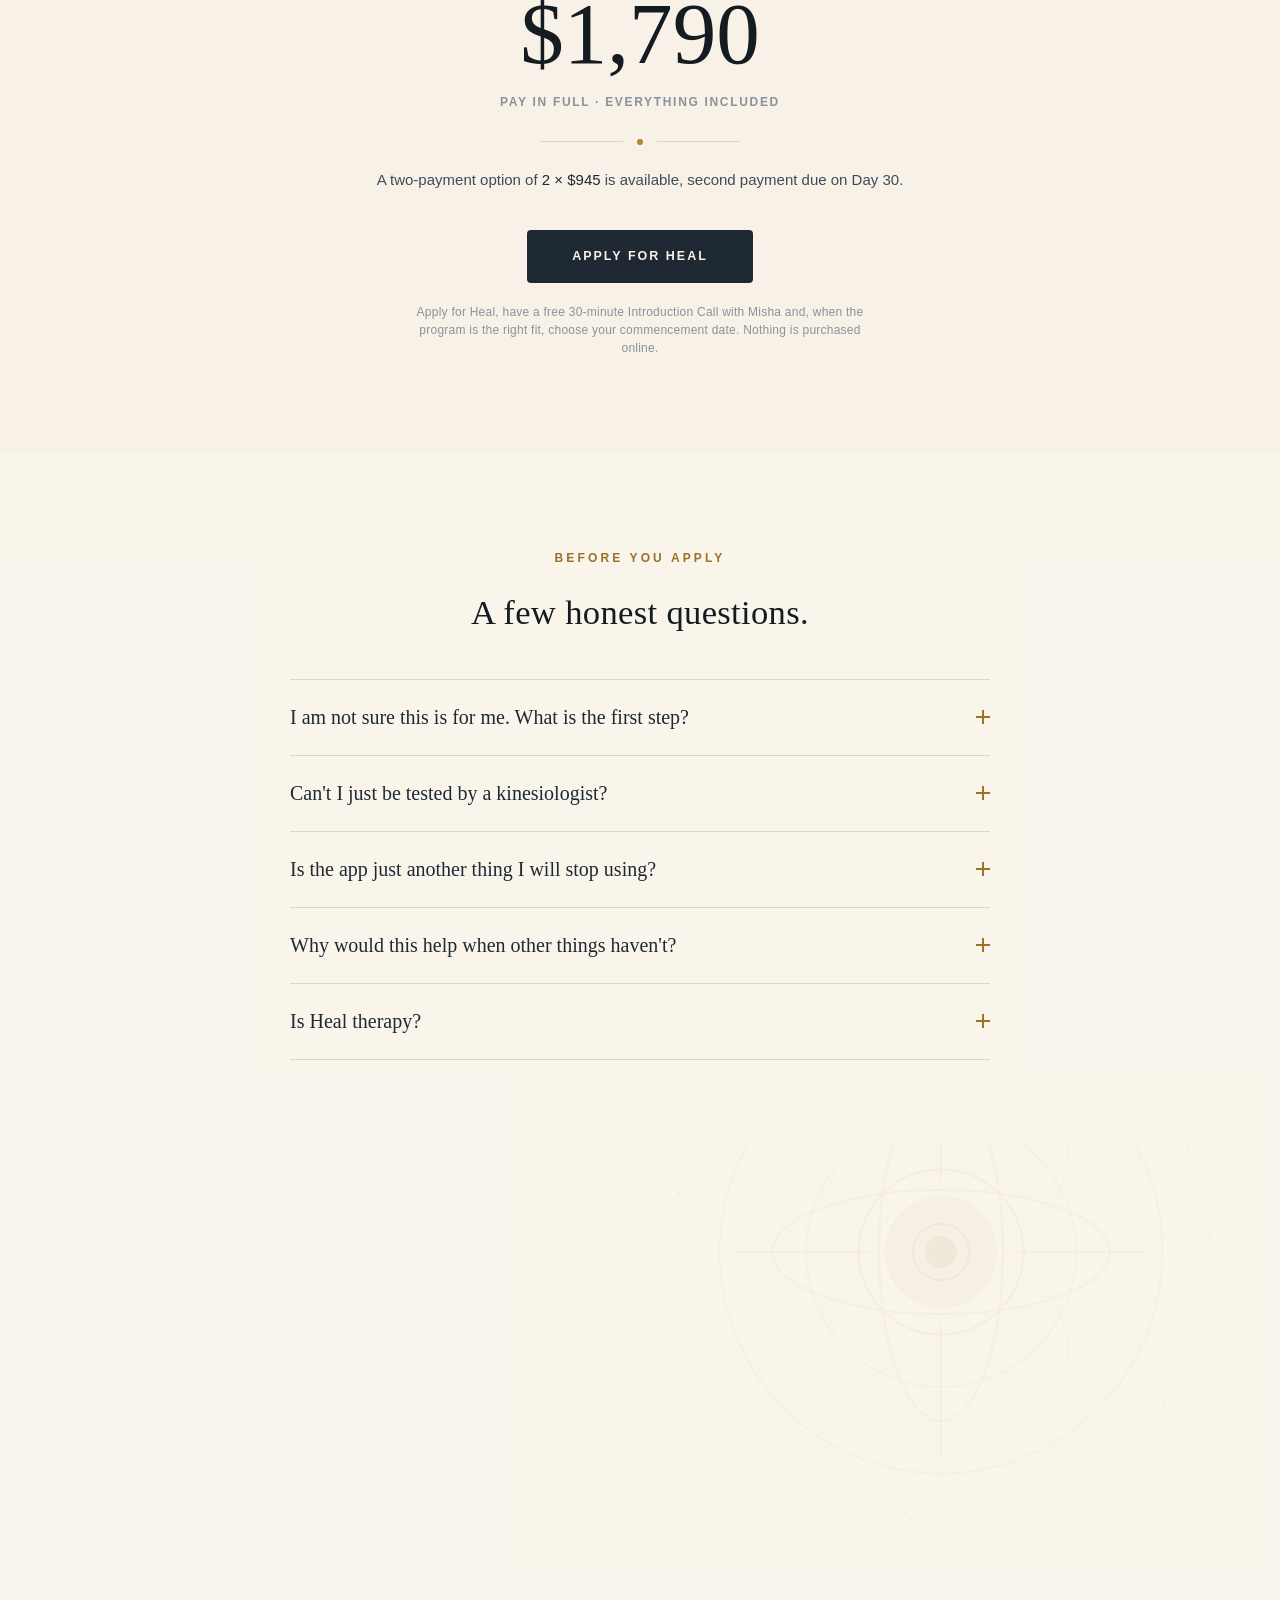
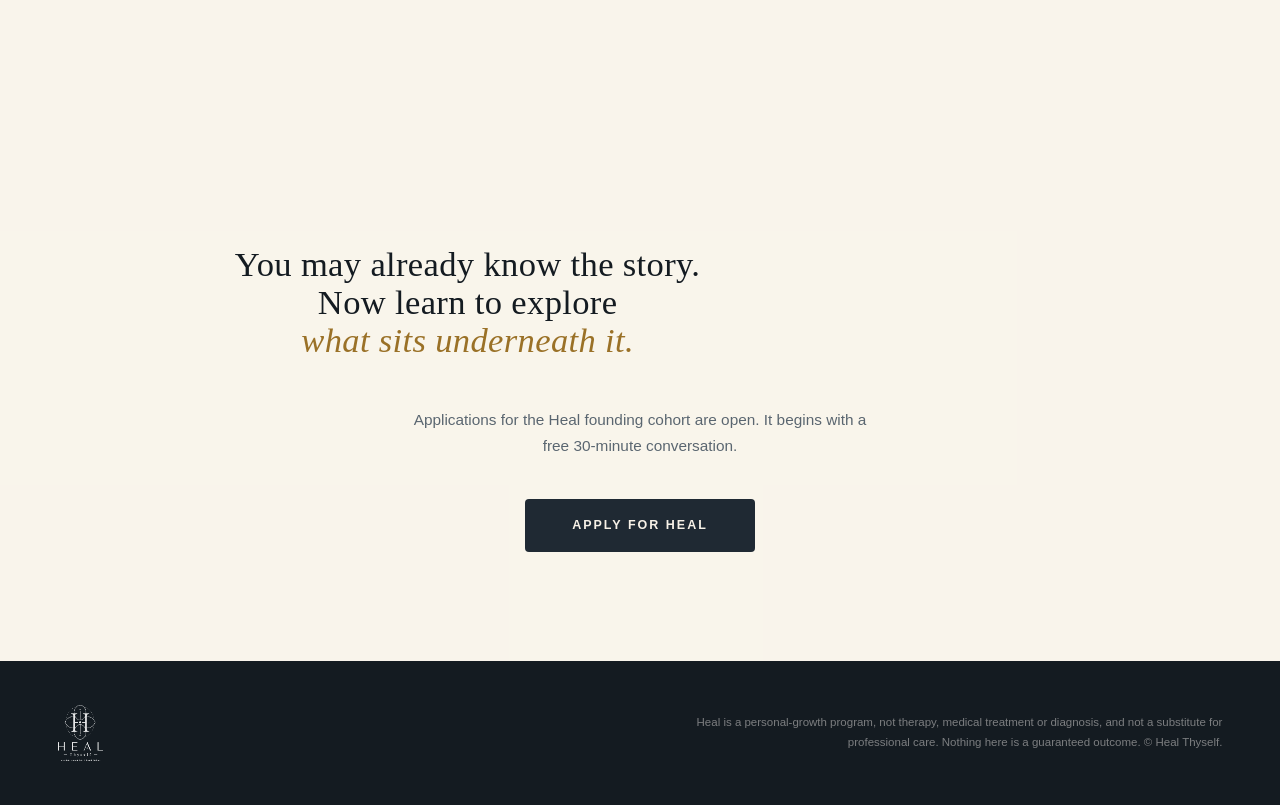
==== commit 20de248a: "Merge marina-feedback: soften application first touch, surface the free 30-minute Introduction Call," ====
--- a/a/index.html
+++ b/a/index.html
@@ -327,20 +327,20 @@
         <p class="doc-title">Your plan, in your own words.</p>
         <p class="doc-meta">Draft one. Nothing here is fixed.</p>
         <p class="doc-k">Three words you kept returning to</p>
-        <p class="fwq-words">Carrying<b>&middot;</b>Earning<b>&middot;</b>Asking</p>
+        <p class="fwq-words">Proving<b>&middot;</b>Behind<b>&middot;</b>Almost</p>
         <p class="doc-k" style="margin-top:22px">What I heard underneath it</p>
-        <div class="fwq-line"><span class="n">01</span><p>I am on my own in this.</p></div>
-        <div class="fwq-line"><span class="n">02</span><p>It is not safe to need anything from anyone.</p></div>
-        <div class="fwq-line"><span class="n">03</span><p>I am not allowed to stop, or to hand it over.</p></div>
-        <div class="fwq-line"><span class="n">04</span><p>To be loved, I have to be useful.</p></div>
-        <div class="fwq-line"><span class="n">05</span><p>If I rest, everything falls apart.</p></div>
-        <div class="fwq-line"><span class="n">06</span><p>I do not deserve help I have not earned.</p></div>
-        <div class="fwq-line"><span class="n">07</span><p>People let you down when you lean on them.</p></div>
-        <div class="fwq-line"><span class="n">08</span><p>Life is something you carry by yourself.</p></div>
+        <div class="fwq-line"><span class="n">01</span><p>Nothing I finish ever feels finished.</p></div>
+        <div class="fwq-line"><span class="n">02</span><p>What I did last time does not count now.</p></div>
+        <div class="fwq-line"><span class="n">03</span><p>There is always a better version of me that I am not.</p></div>
+        <div class="fwq-line"><span class="n">04</span><p>Everyone else is further along than I am.</p></div>
+        <div class="fwq-line"><span class="n">05</span><p>If I stop pushing, they will see how far behind I actually am.</p></div>
+        <div class="fwq-line"><span class="n">06</span><p>Enough is a place I have never reached.</p></div>
+        <div class="fwq-line"><span class="n">07</span><p>What I have built so far does not add up to much.</p></div>
+        <div class="fwq-line"><span class="n">08</span><p>I am behind. I have always been behind.</p></div>
         <p class="doc-k" style="margin-top:24px">The direction you want</p>
-        <p class="fwq-turnline">&ldquo;I am wanted, not just useful.&rdquo;</p>
-        <p class="fwq-turnline">&ldquo;It is safe to let someone else carry part of it.&rdquo;</p>
-        <p class="fwq-turnline">&ldquo;I am allowed to rest before I am empty.&rdquo;</p>
+        <p class="fwq-turnline">&ldquo;What I have already done still counts.&rdquo;</p>
+        <p class="fwq-turnline">&ldquo;I can stop, and still be someone.&rdquo;</p>
+        <p class="fwq-turnline">&ldquo;I am allowed to arrive.&rdquo;</p>
         <span class="micro">From an example plan</span>
       </div>
       <p class="fwq-close">One line at a time. Some shift in an afternoon, some take weeks.</p>
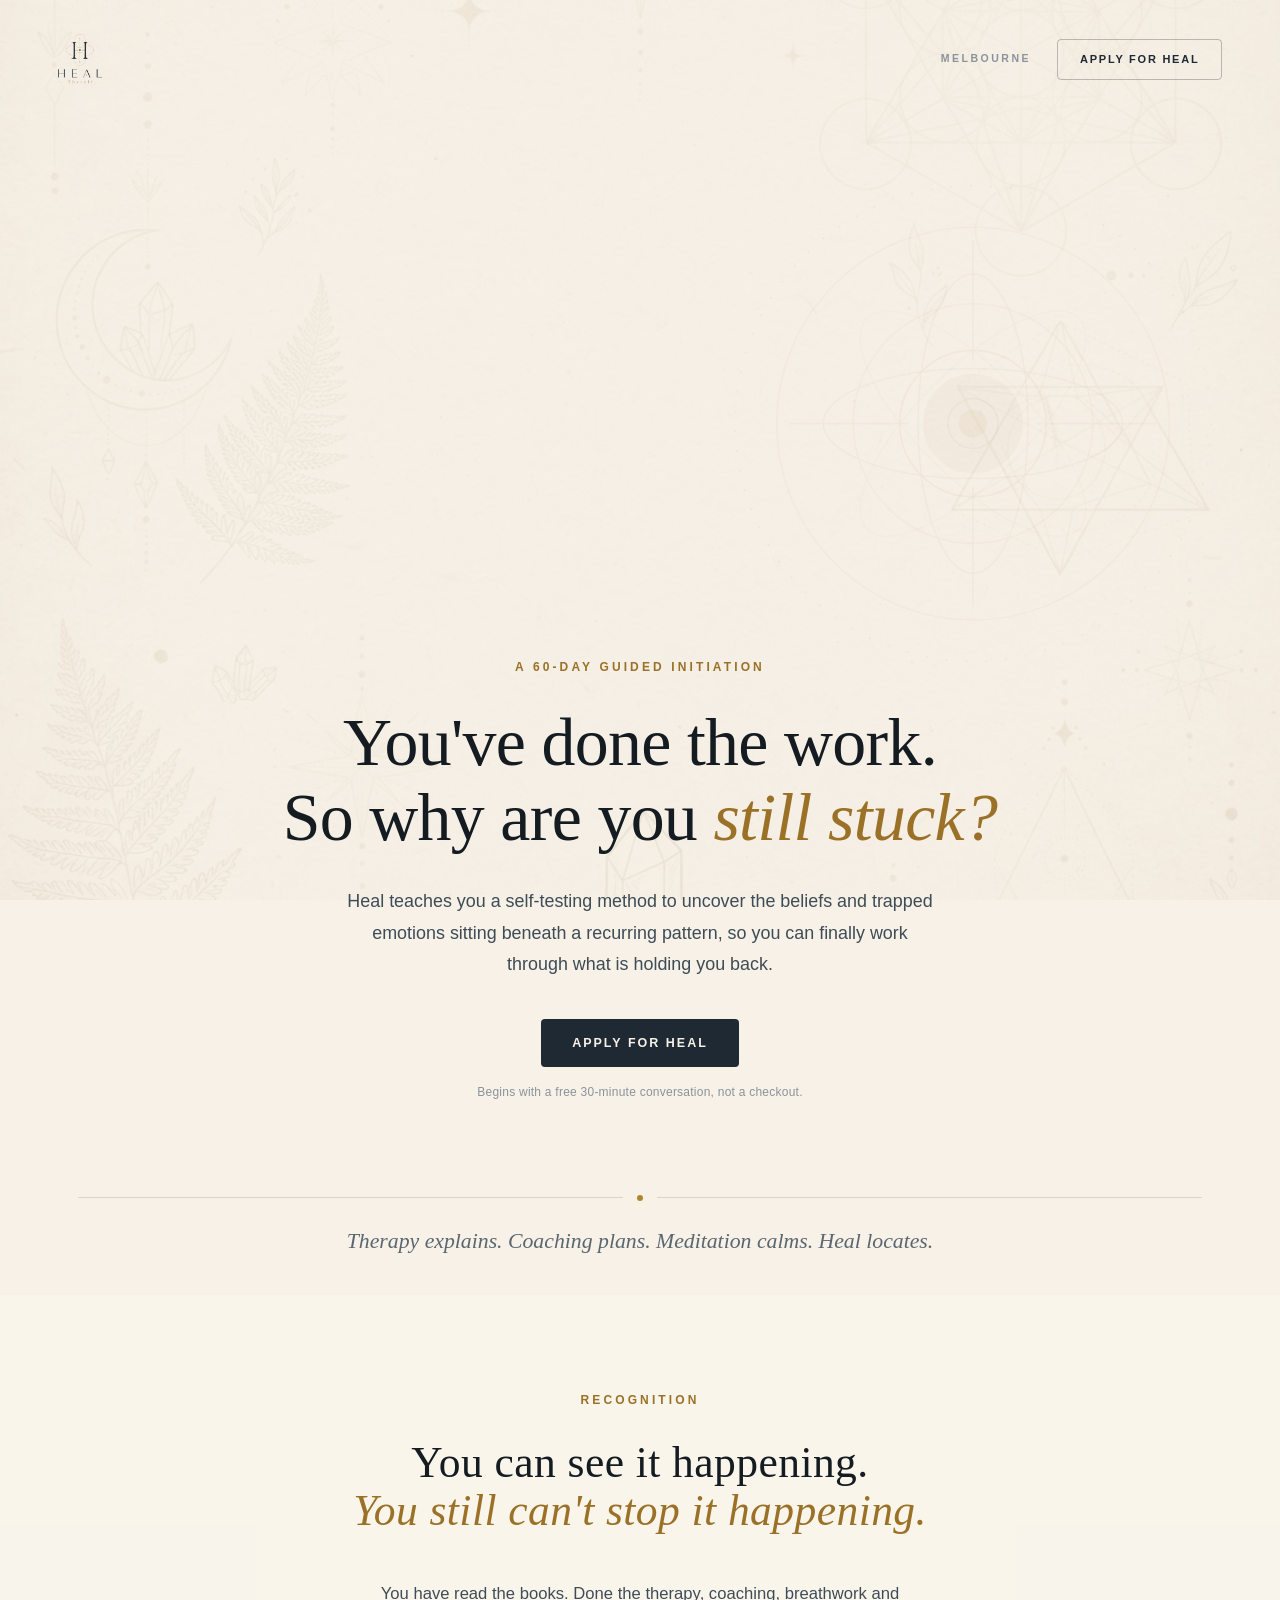
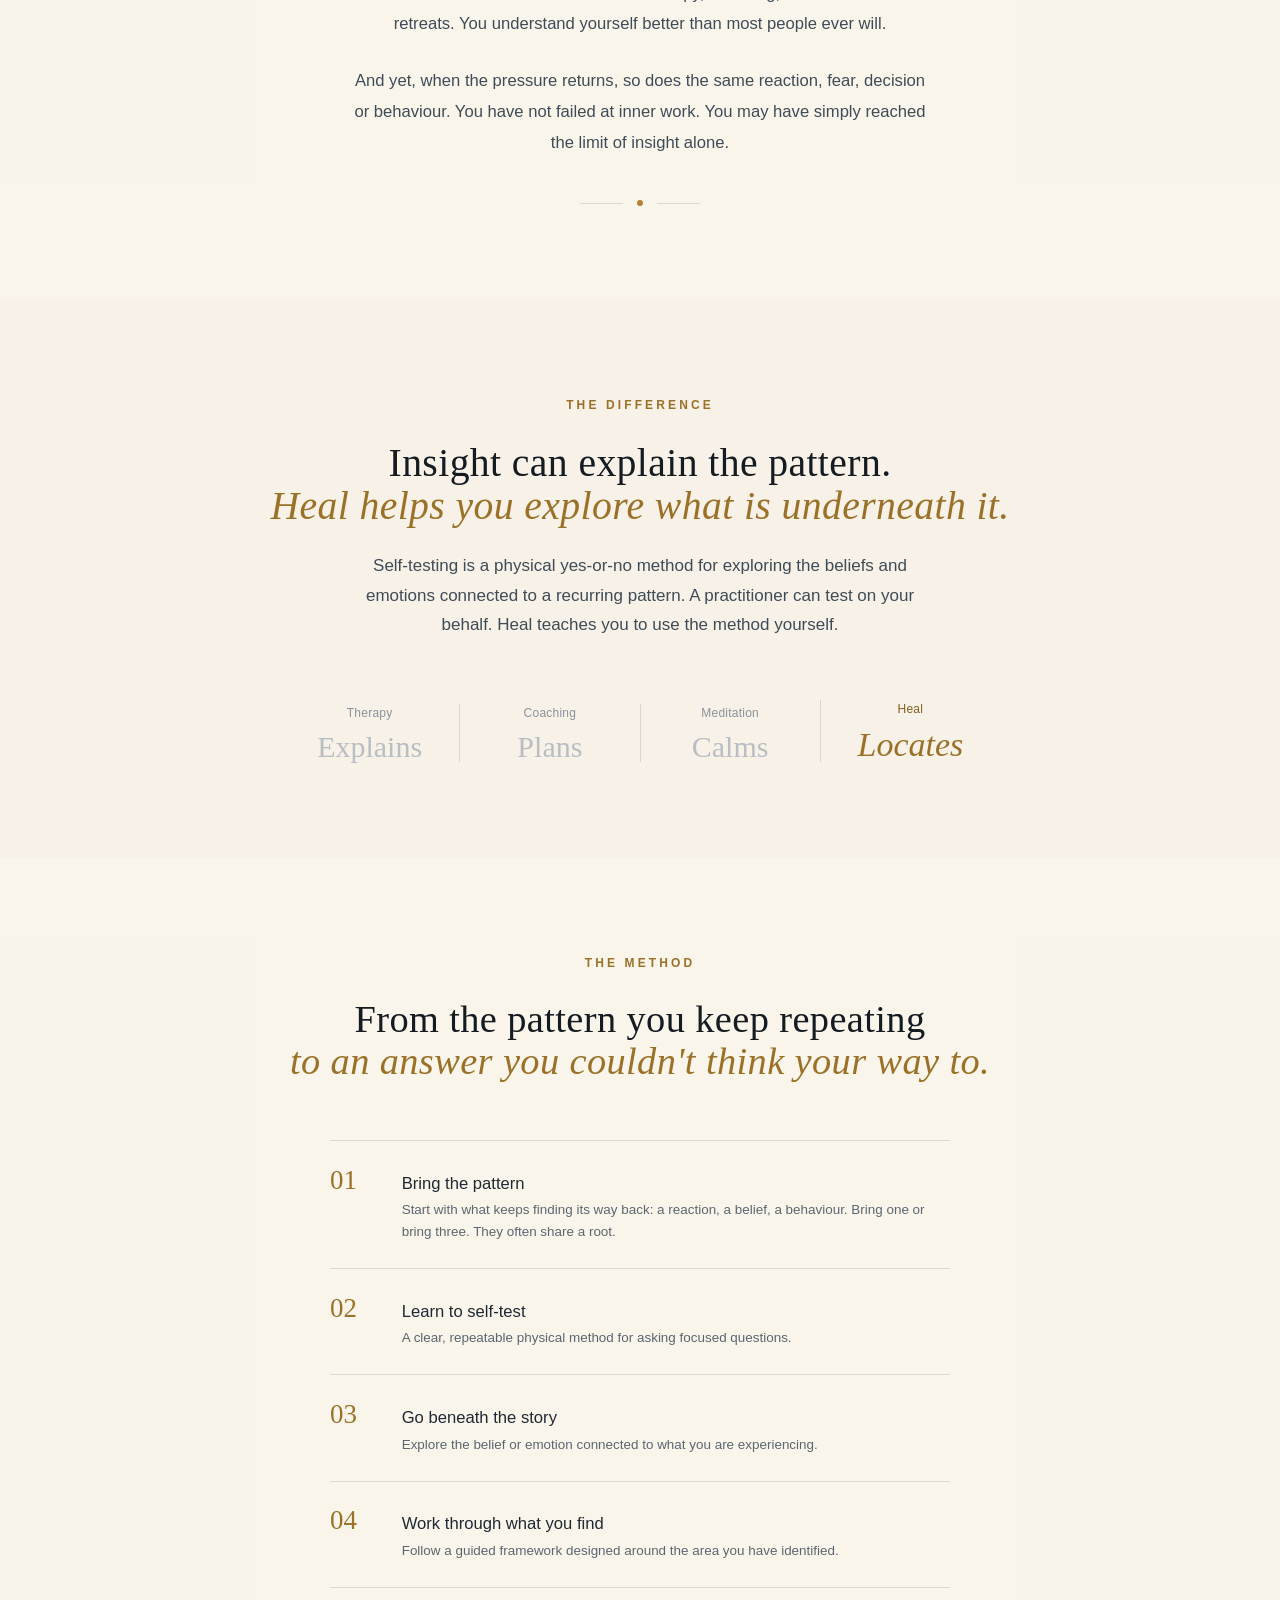
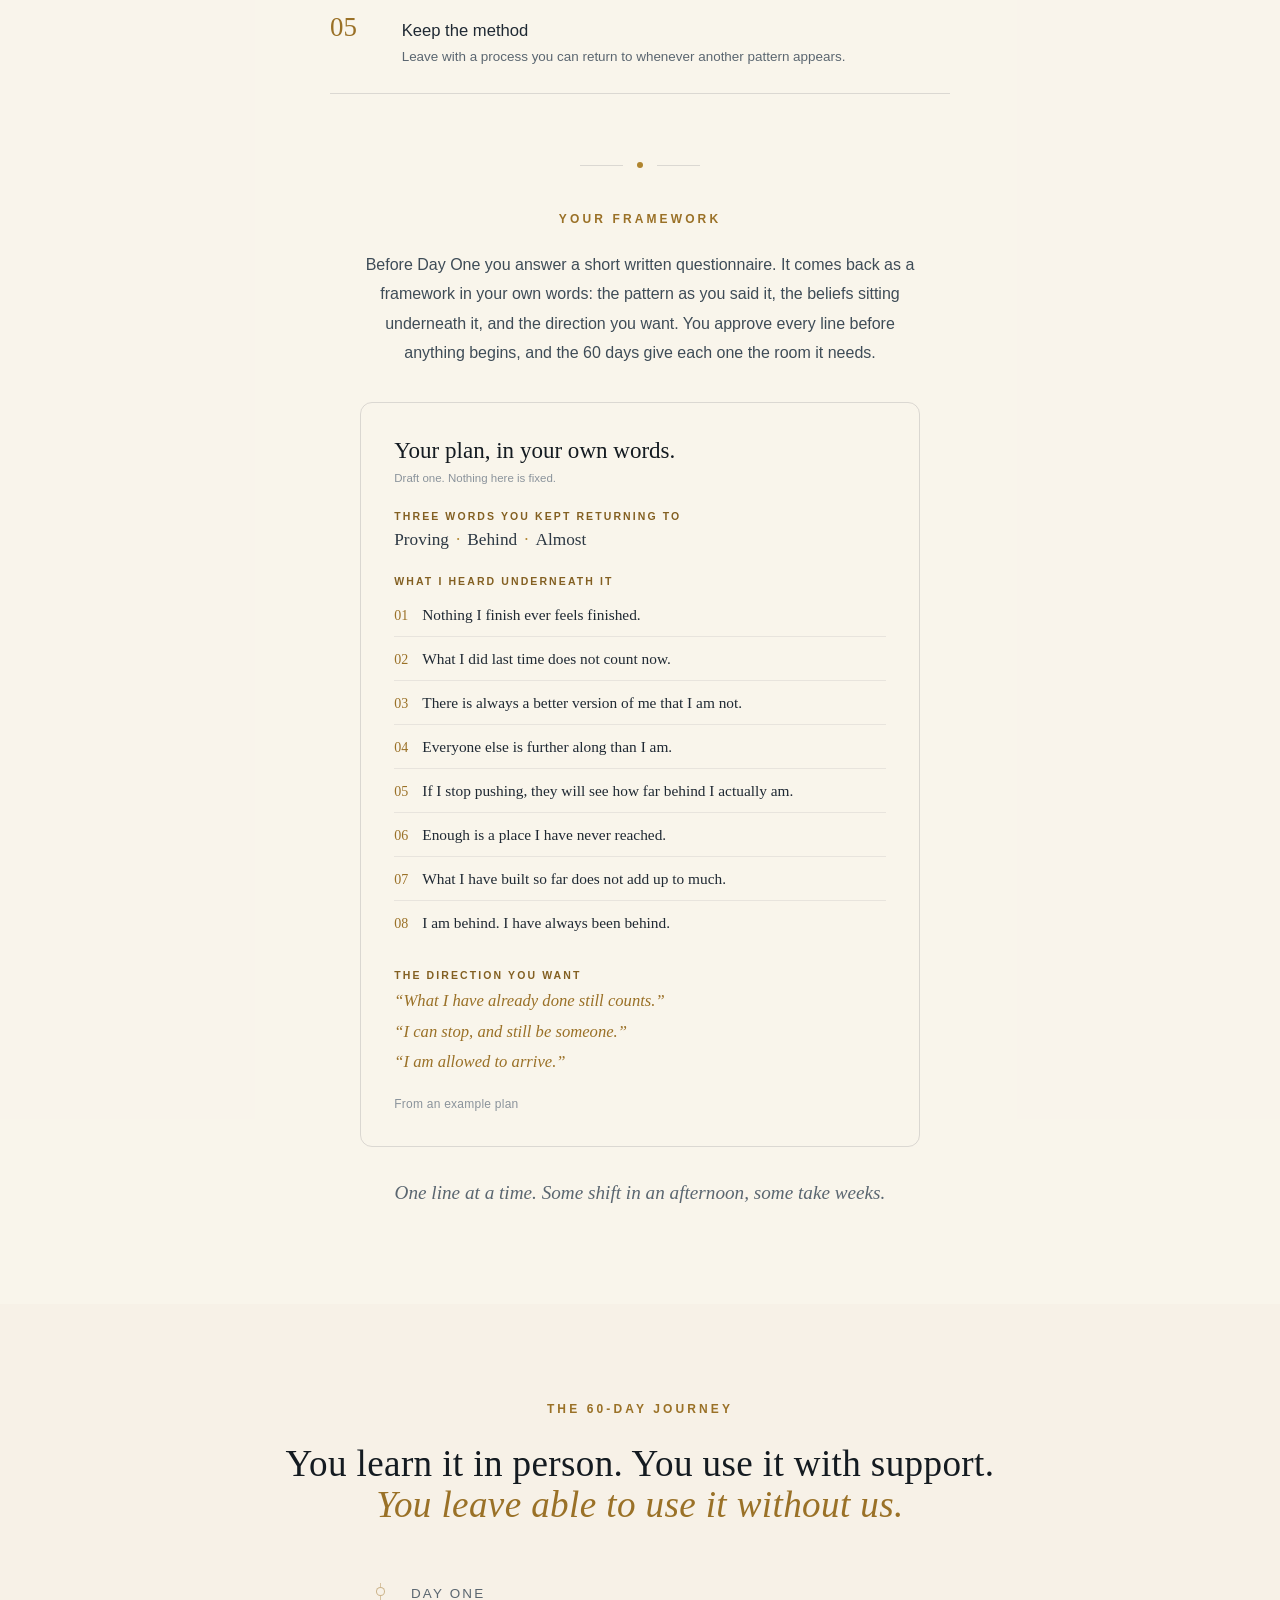
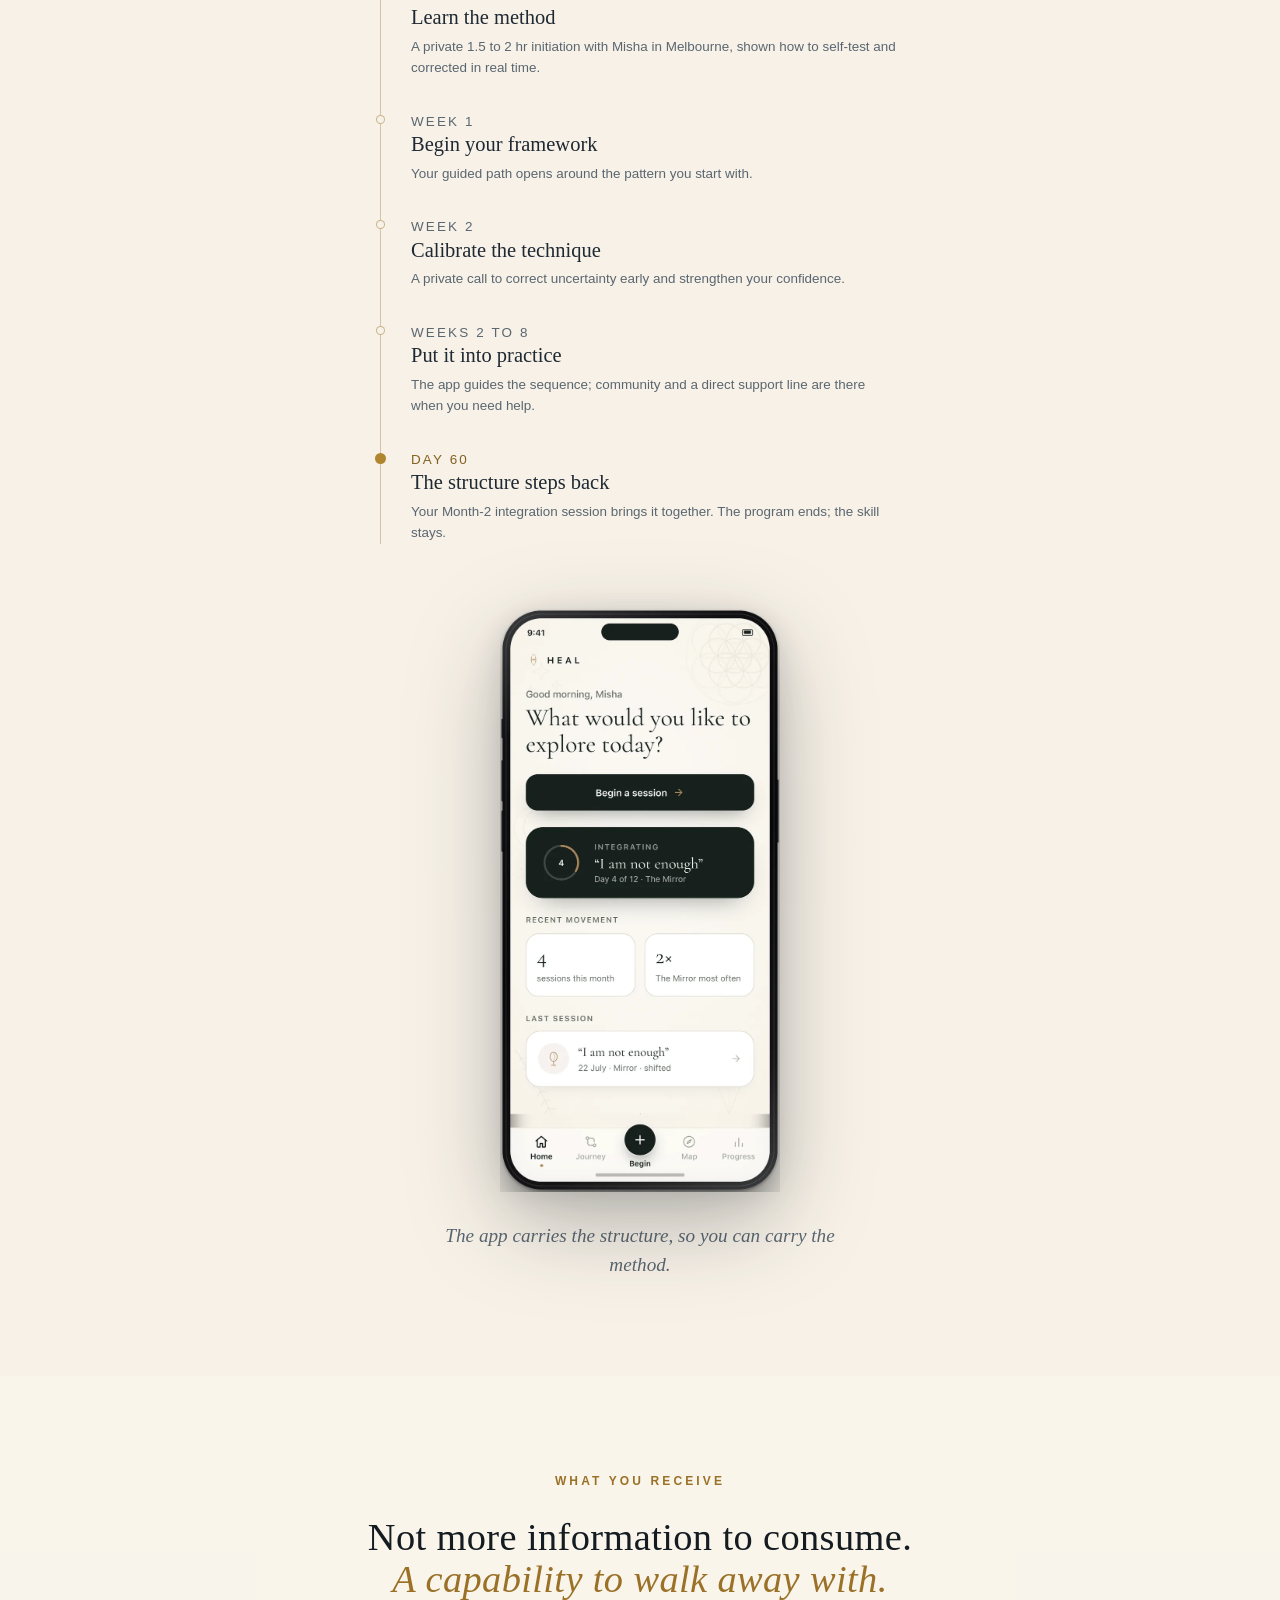
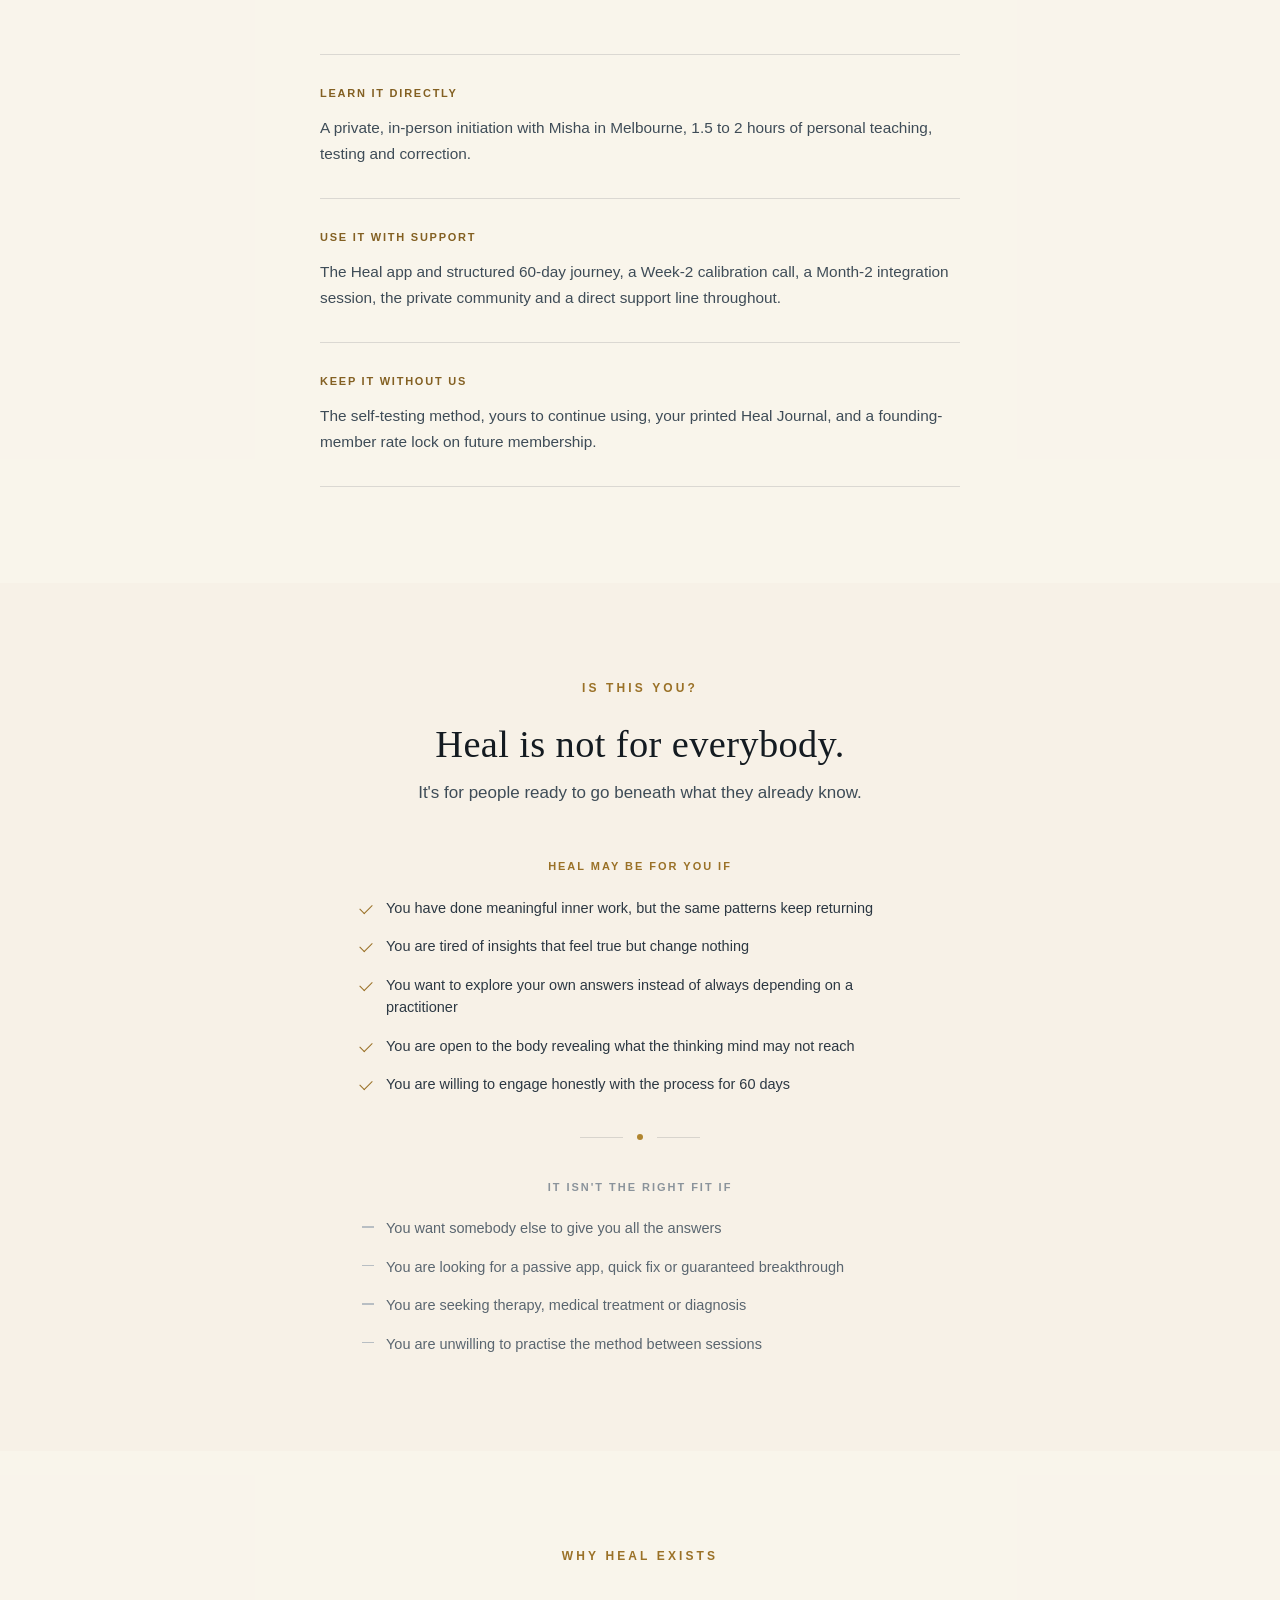
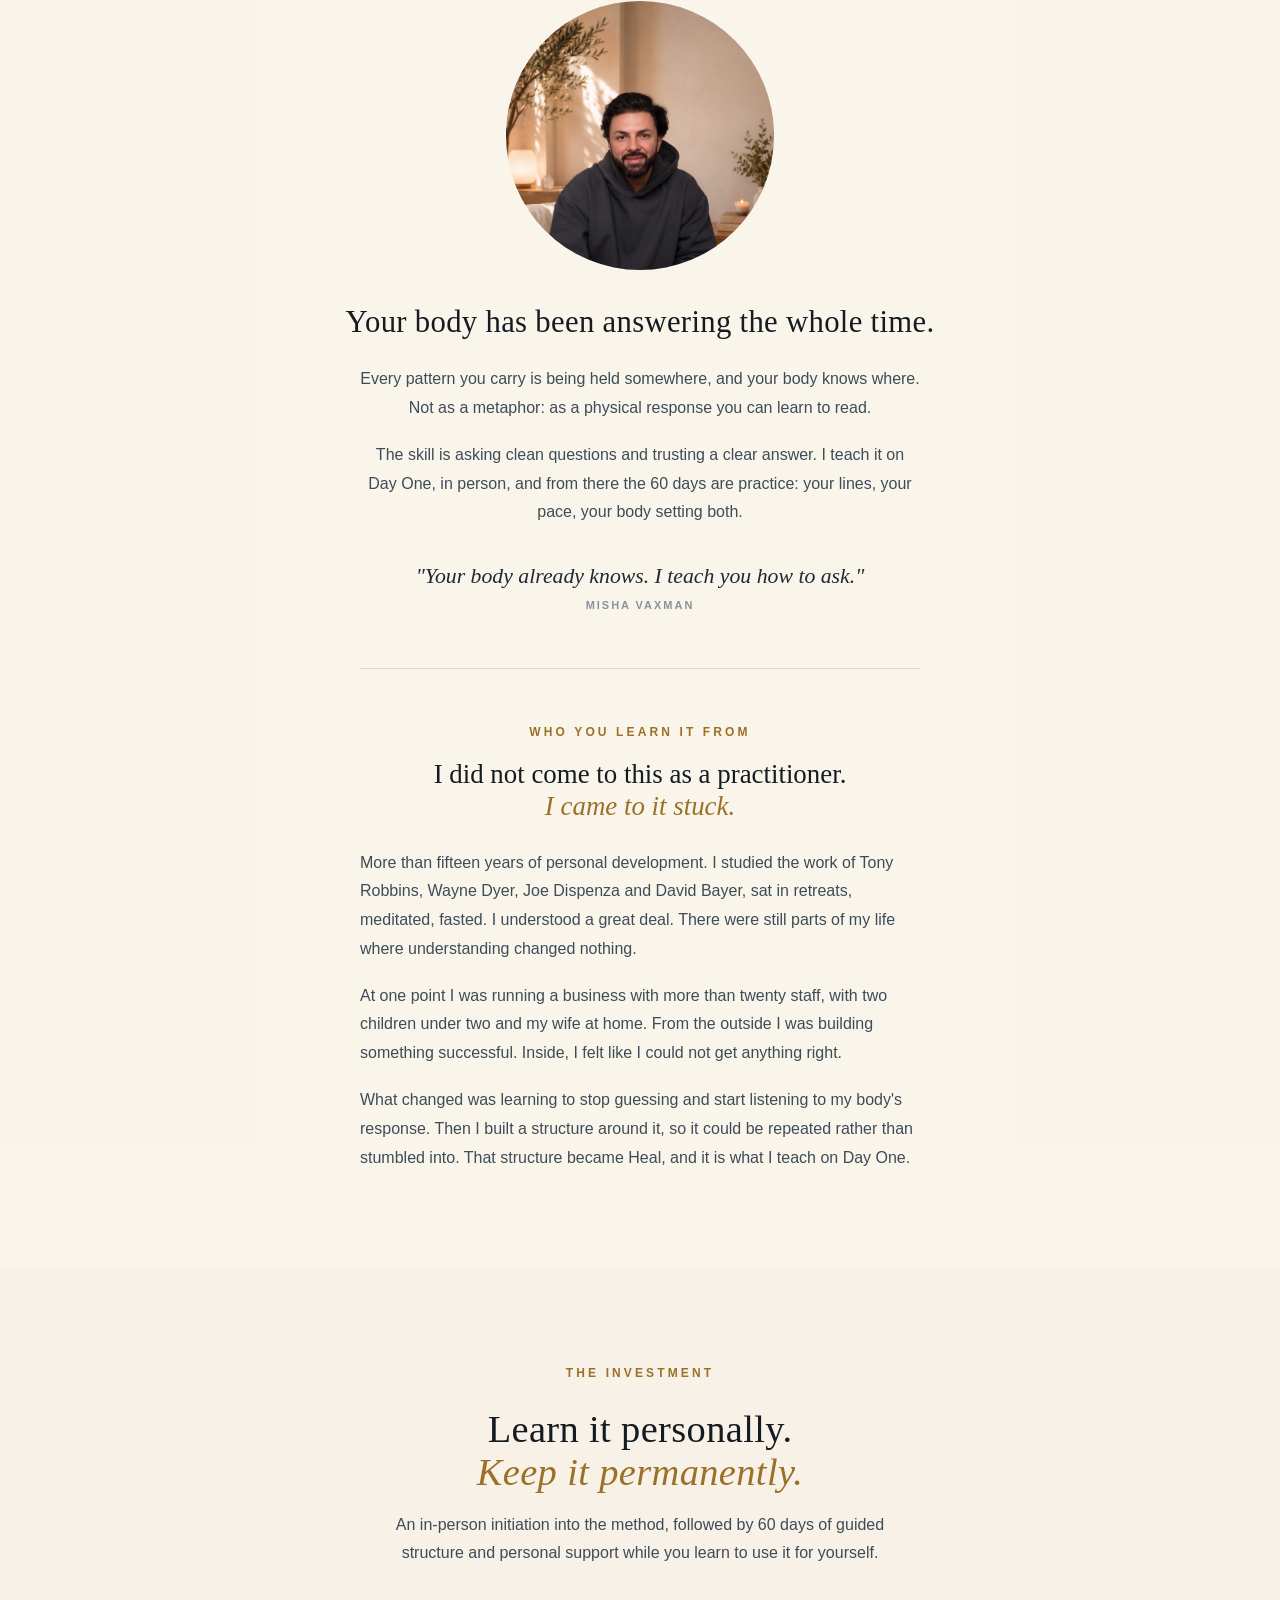
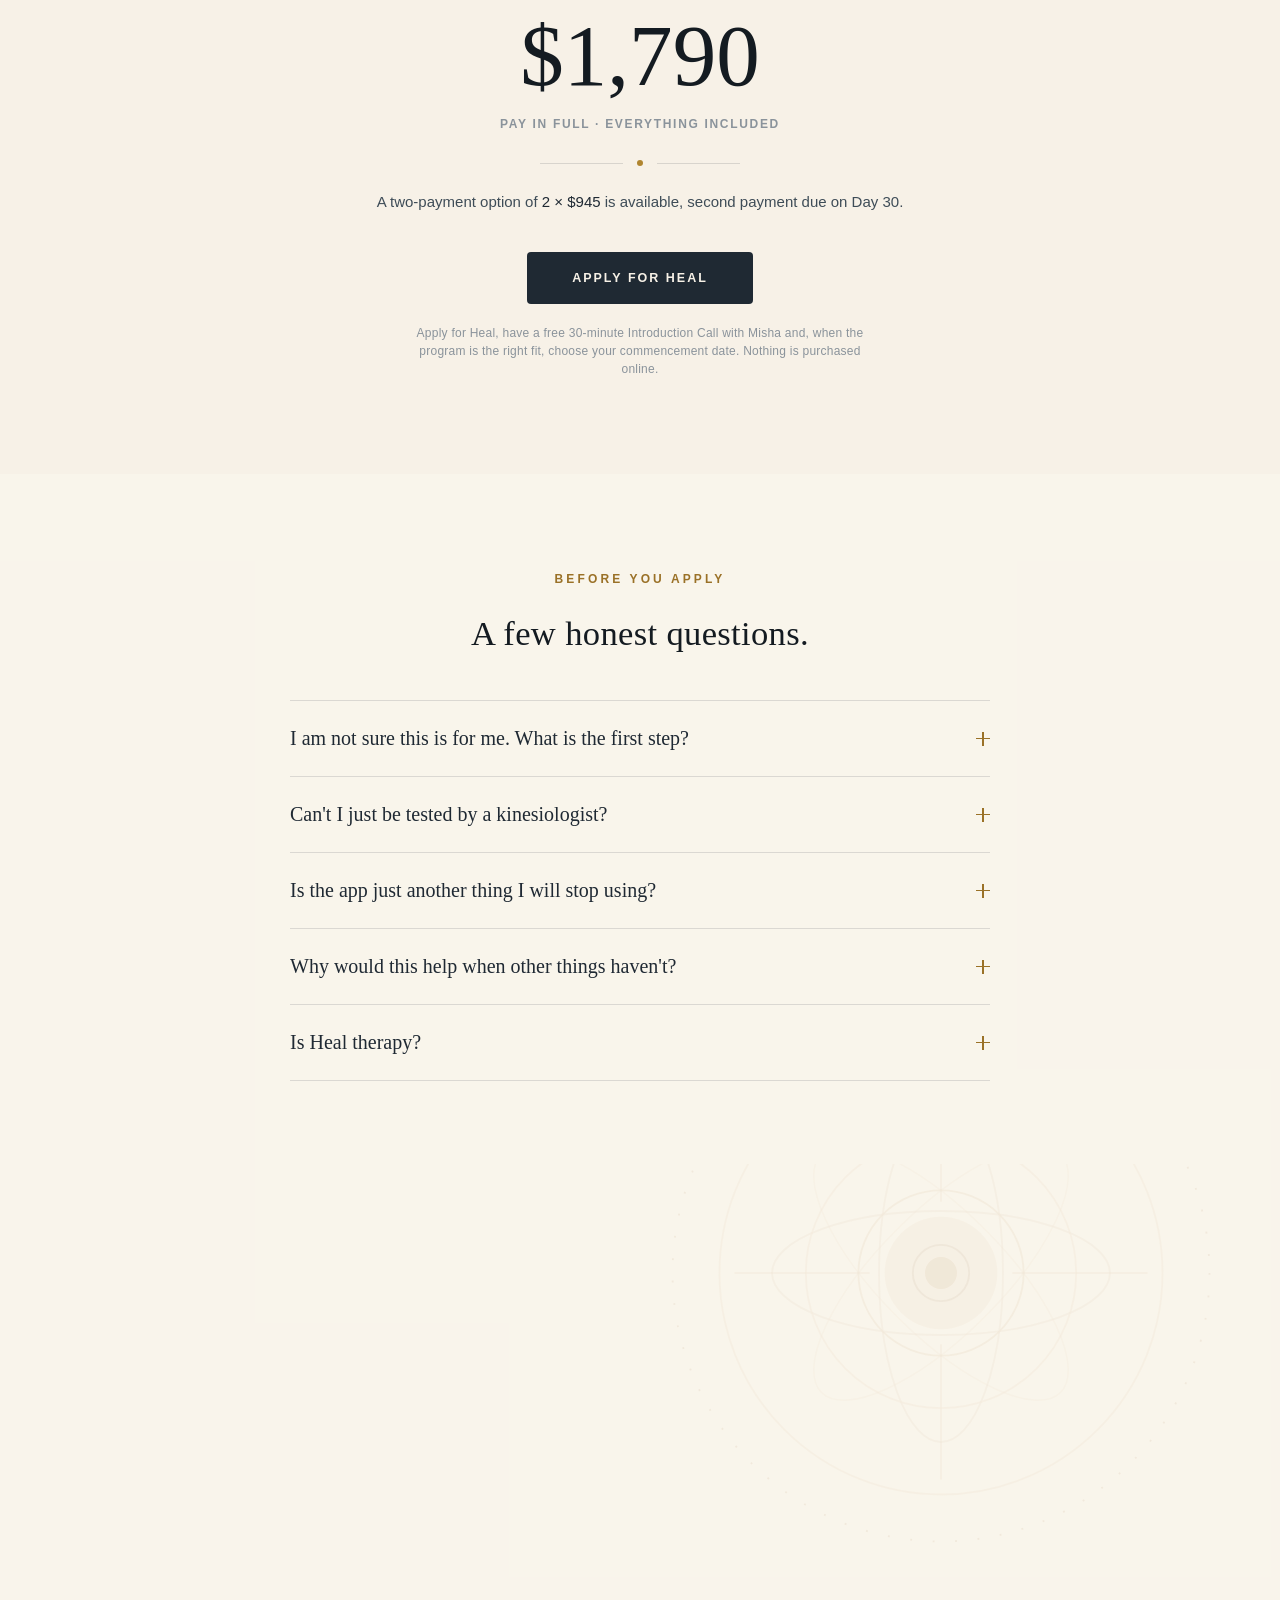
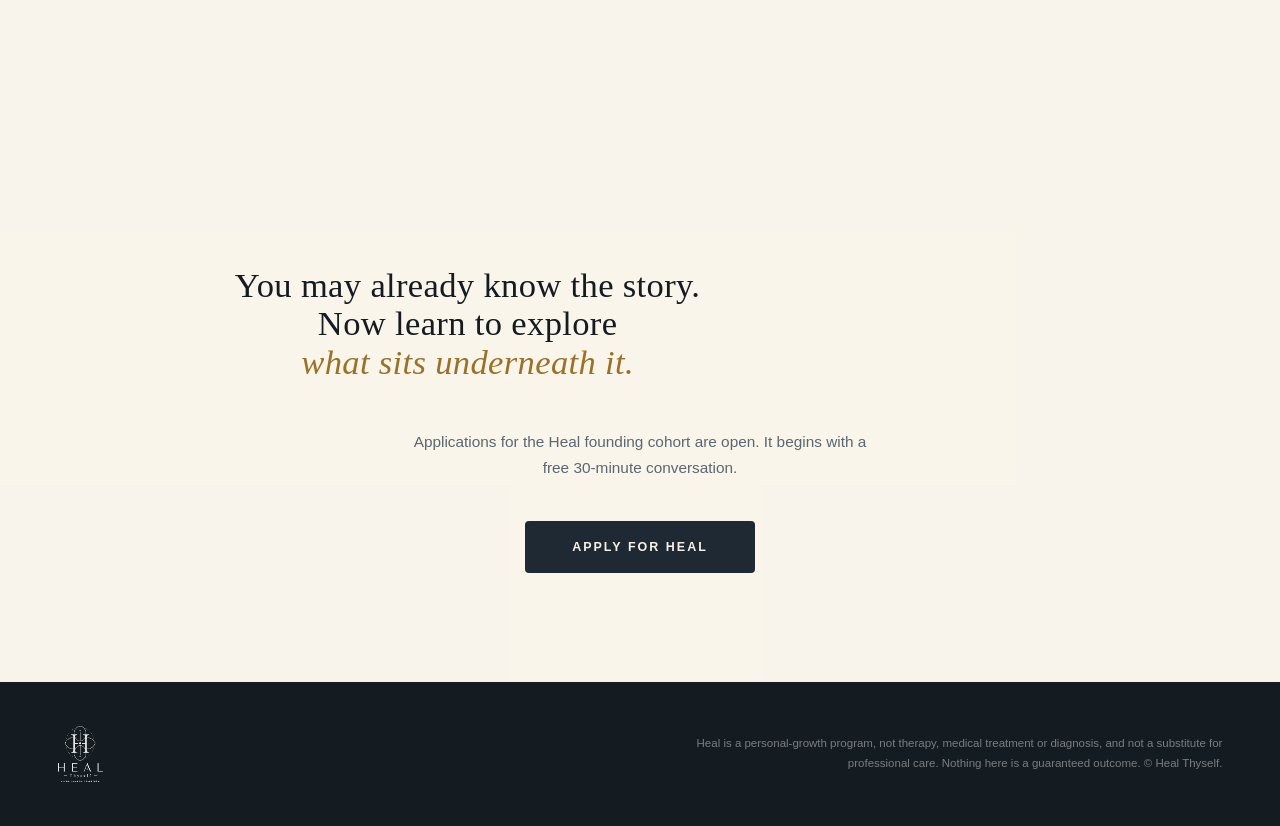
==== commit b2a0730e: "Stop forcing one pattern at intake People arrive with two or three things, and that is normal. Makin" ====
--- a/a/index.html
+++ b/a/index.html
@@ -313,7 +313,7 @@
     <p class="eyebrow">The method</p>
     <h2 class="serif">From the pattern you keep repeating<br><span class="turn">to an answer you couldn't think your way to.</span></h2>
     <div class="rows">
-      <div class="row"><span class="num">01</span><div><h3>Bring the pattern</h3><p>Start with the one reaction, belief or behaviour that keeps finding its way back.</p></div></div>
+      <div class="row"><span class="num">01</span><div><h3>Bring the pattern</h3><p>Start with what keeps finding its way back: a reaction, a belief, a behaviour. Bring one or bring three. They often share a root.</p></div></div>
       <div class="row"><span class="num">02</span><div><h3>Learn to self-test</h3><p>A clear, repeatable physical method for asking focused questions.</p></div></div>
       <div class="row"><span class="num">03</span><div><h3>Go beneath the story</h3><p>Explore the belief or emotion connected to what you are experiencing.</p></div></div>
       <div class="row"><span class="num">04</span><div><h3>Work through what you find</h3><p>Follow a guided framework designed around the area you have identified.</p></div></div>
@@ -355,7 +355,7 @@
     <h2 class="serif">You learn it in person. You use it with support.<br><span class="turn">You leave able to use it without us.</span></h2>
     <div class="jline">
       <div class="jitem"><span class="dot"></span><p class="jphase">Day One</p><h3>Learn the method</h3><p>A private 1.5 to 2 hr initiation with Misha in Melbourne, shown how to self-test and corrected in real time.</p></div>
-      <div class="jitem"><span class="dot"></span><p class="jphase">Week 1</p><h3>Begin your framework</h3><p>Your guided path opens around the pattern you have chosen to work with.</p></div>
+      <div class="jitem"><span class="dot"></span><p class="jphase">Week 1</p><h3>Begin your framework</h3><p>Your guided path opens around the pattern you start with.</p></div>
       <div class="jitem"><span class="dot"></span><p class="jphase">Week 2</p><h3>Calibrate the technique</h3><p>A private call to correct uncertainty early and strengthen your confidence.</p></div>
       <div class="jitem"><span class="dot"></span><p class="jphase">Weeks 2 to 8</p><h3>Put it into practice</h3><p>The app guides the sequence; community and a direct support line are there when you need help.</p></div>
       <div class="jitem last"><span class="dot"></span><p class="jphase">Day 60</p><h3>The structure steps back</h3><p>Your Month-2 integration session brings it together. The program ends; the skill stays.</p></div>
@@ -388,7 +388,7 @@
     <p class="lede">It's for people ready to go beneath what they already know.</p>
     <div class="fitcol">
       <p class="fit-k gold">Heal may be for you if</p>
-      <ul class="forlist yes"><li>You have done meaningful inner work, but one pattern keeps returning</li><li>You are tired of insights that feel true but change nothing</li><li>You want to explore your own answers instead of always depending on a practitioner</li><li>You are open to the body revealing what the thinking mind may not reach</li><li>You are willing to engage honestly with the process for 60 days</li></ul>
+      <ul class="forlist yes"><li>You have done meaningful inner work, but the same patterns keep returning</li><li>You are tired of insights that feel true but change nothing</li><li>You want to explore your own answers instead of always depending on a practitioner</li><li>You are open to the body revealing what the thinking mind may not reach</li><li>You are willing to engage honestly with the process for 60 days</li></ul>
       <div class="rule fitrule"><i></i><b></b><i></i></div>
       <p class="fit-k grey">It isn't the right fit if</p>
       <ul class="forlist no"><li>You want somebody else to give you all the answers</li><li>You are looking for a passive app, quick fix or guaranteed breakthrough</li><li>You are seeking therapy, medical treatment or diagnosis</li><li>You are unwilling to practise the method between sessions</li></ul>
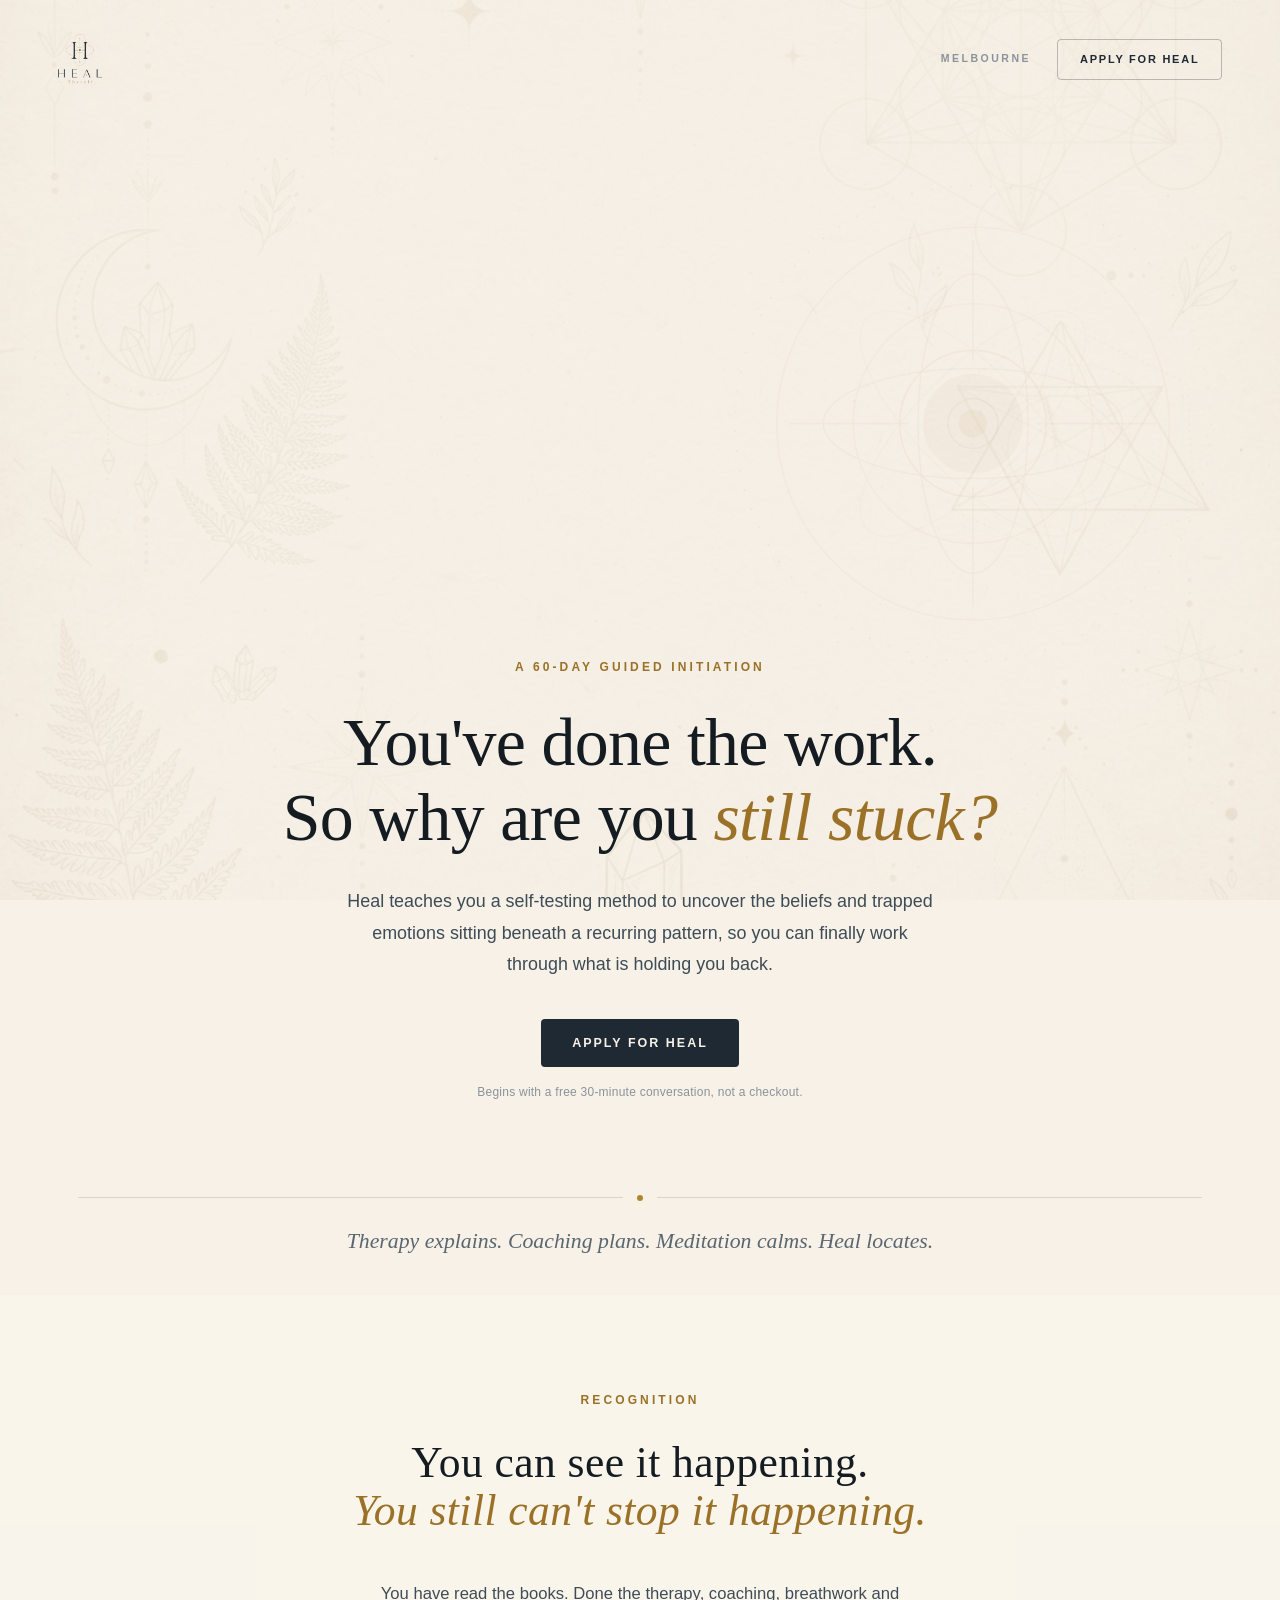
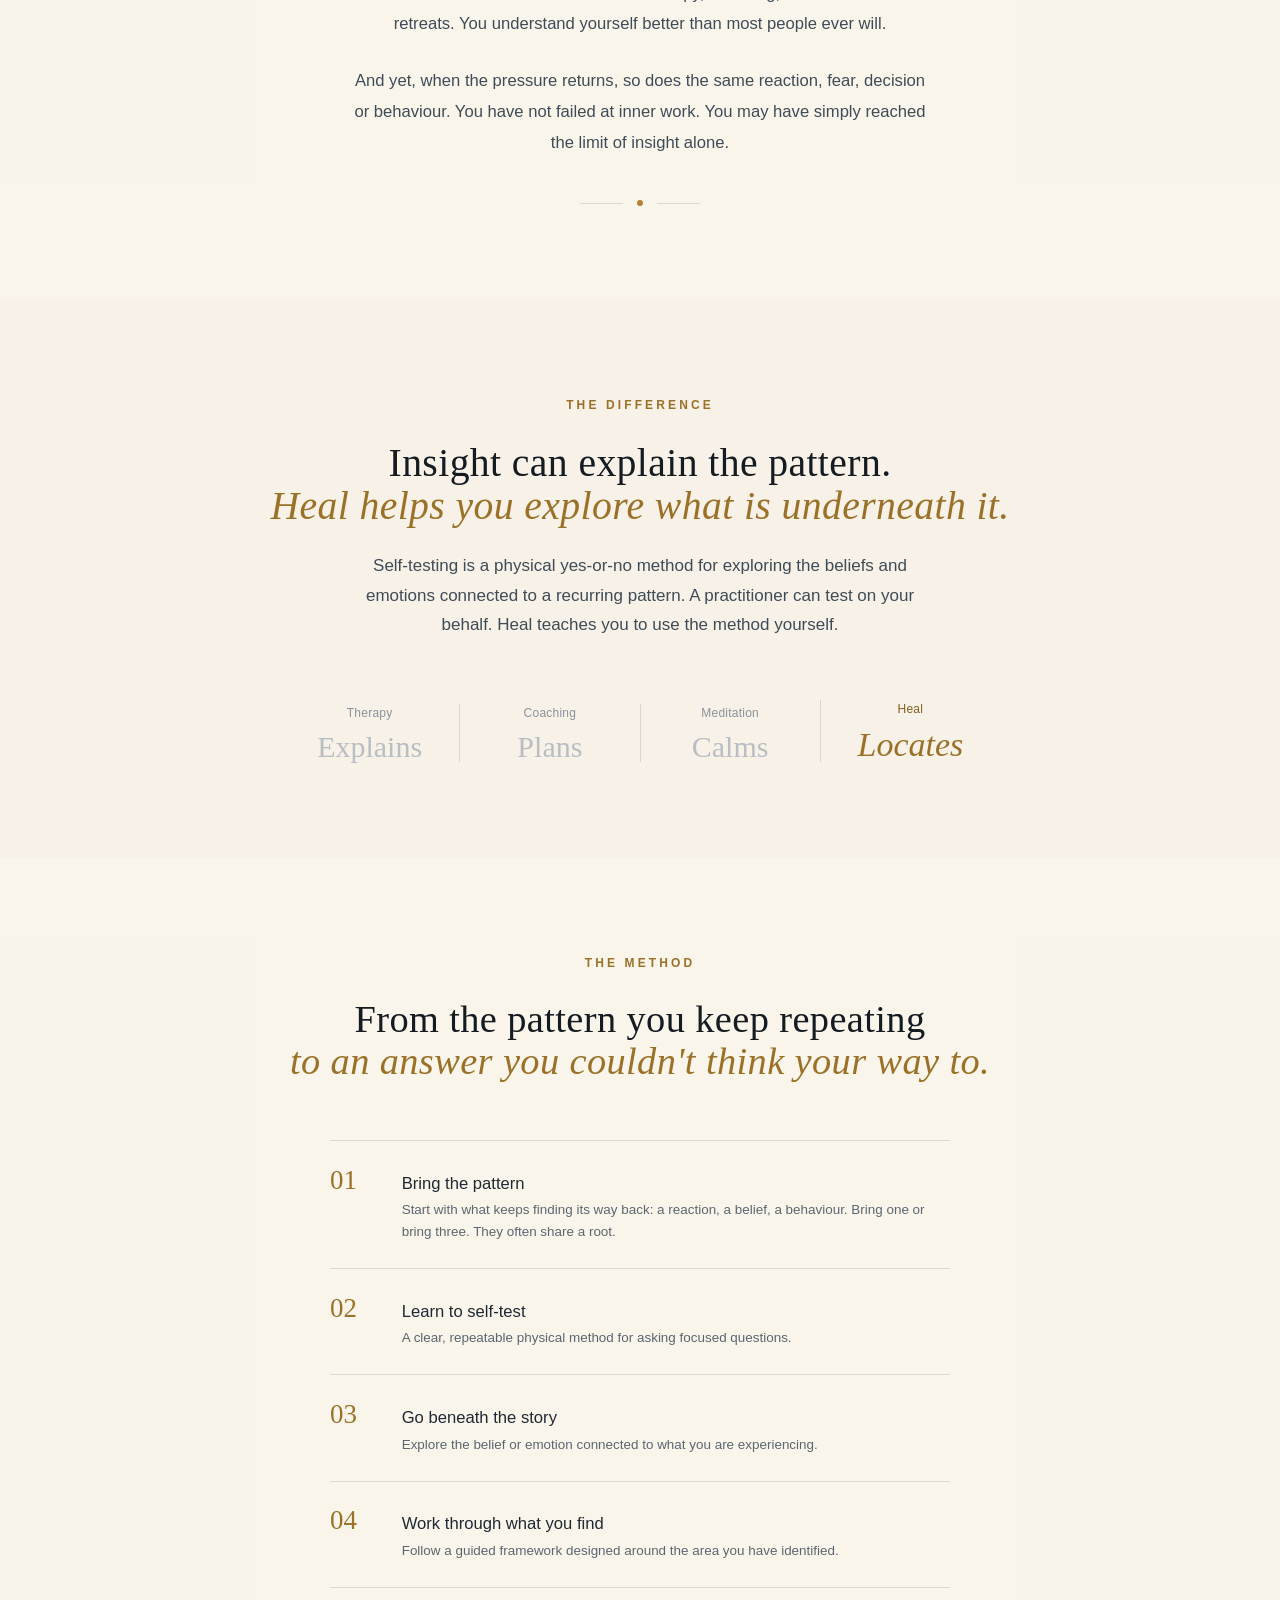
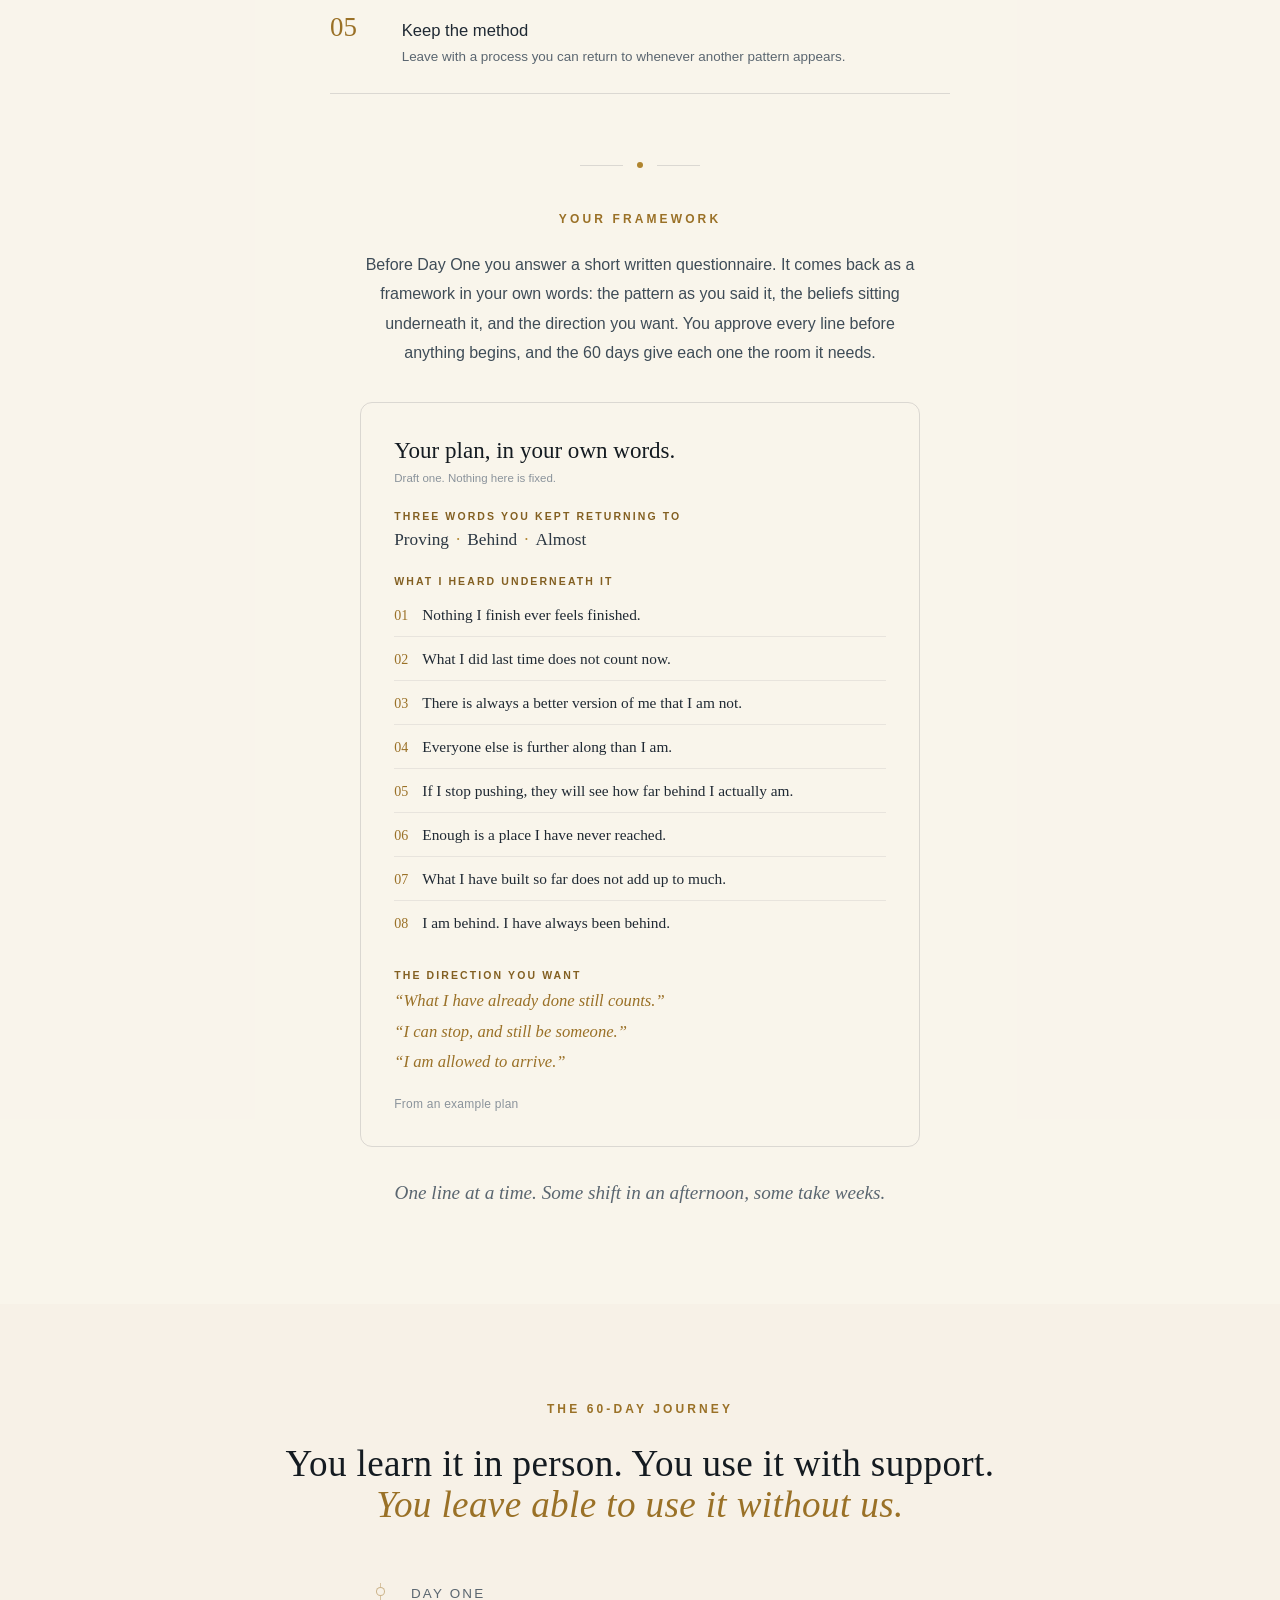
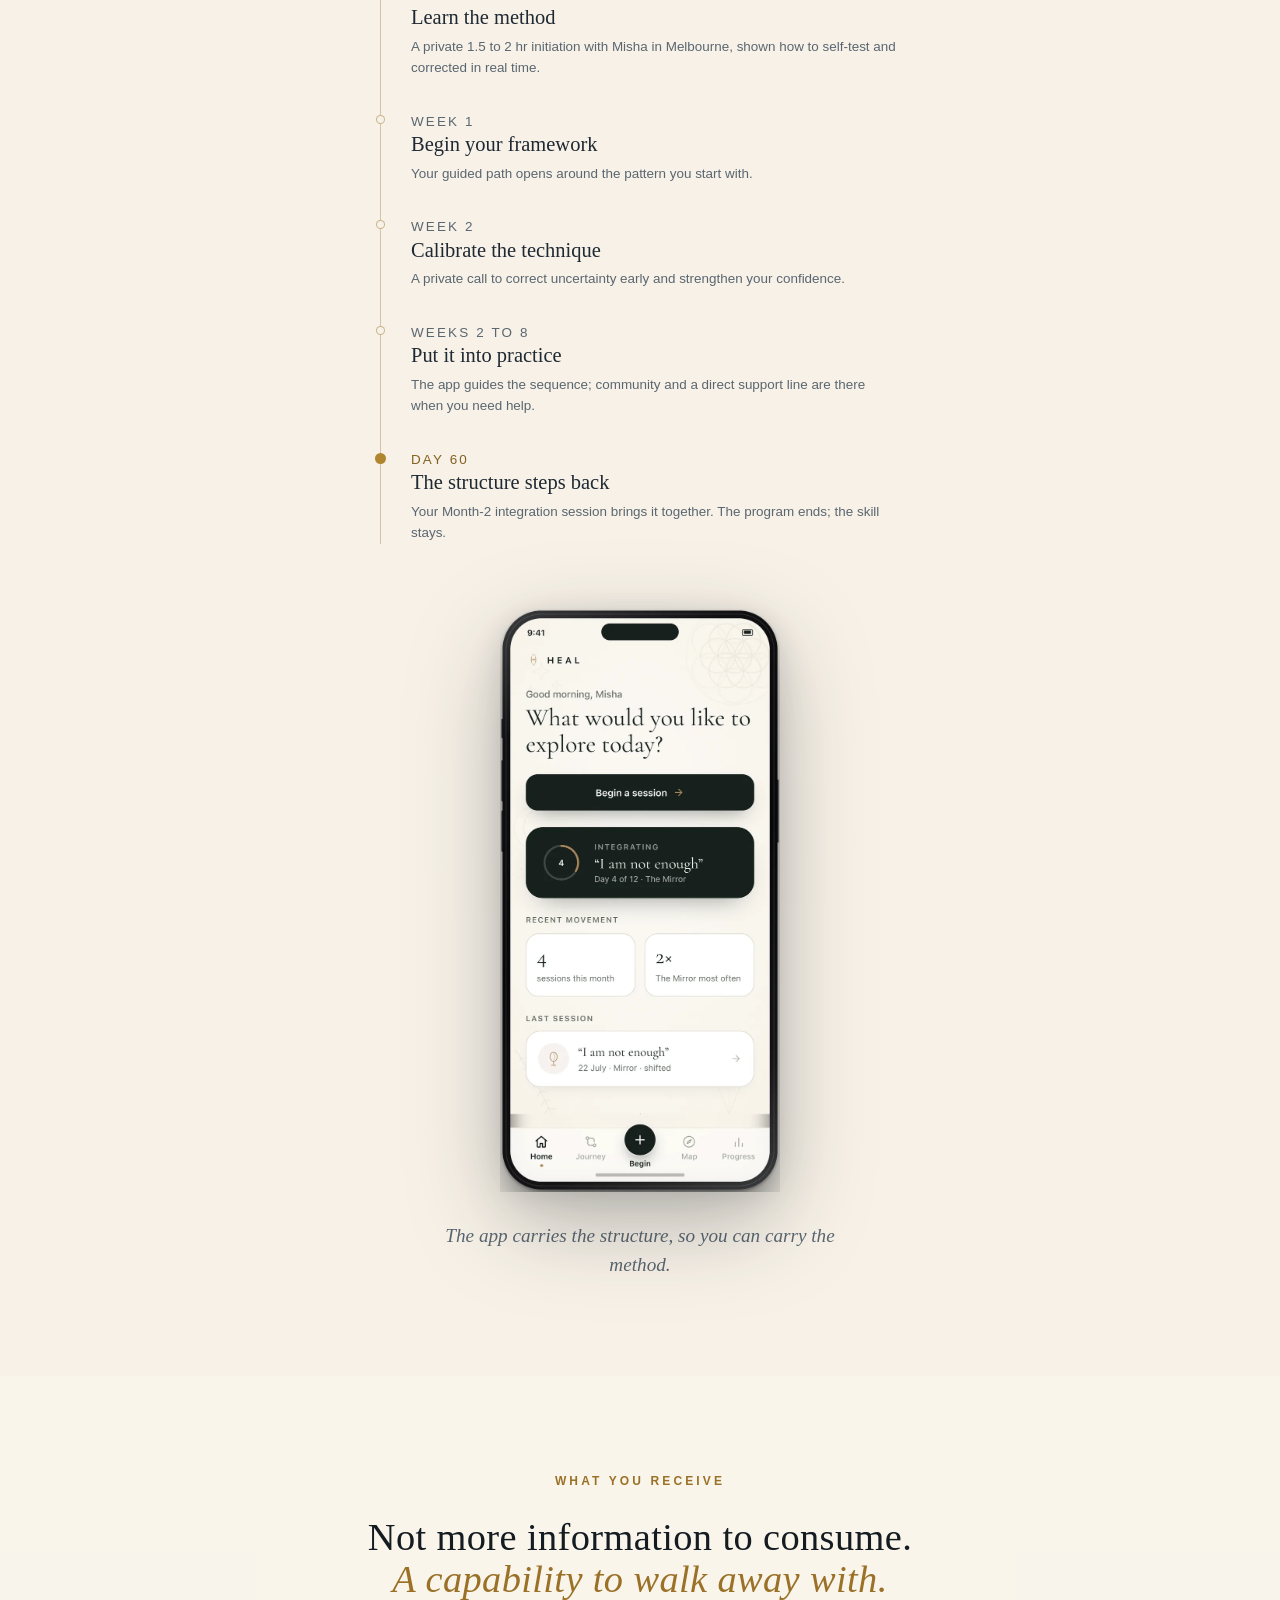
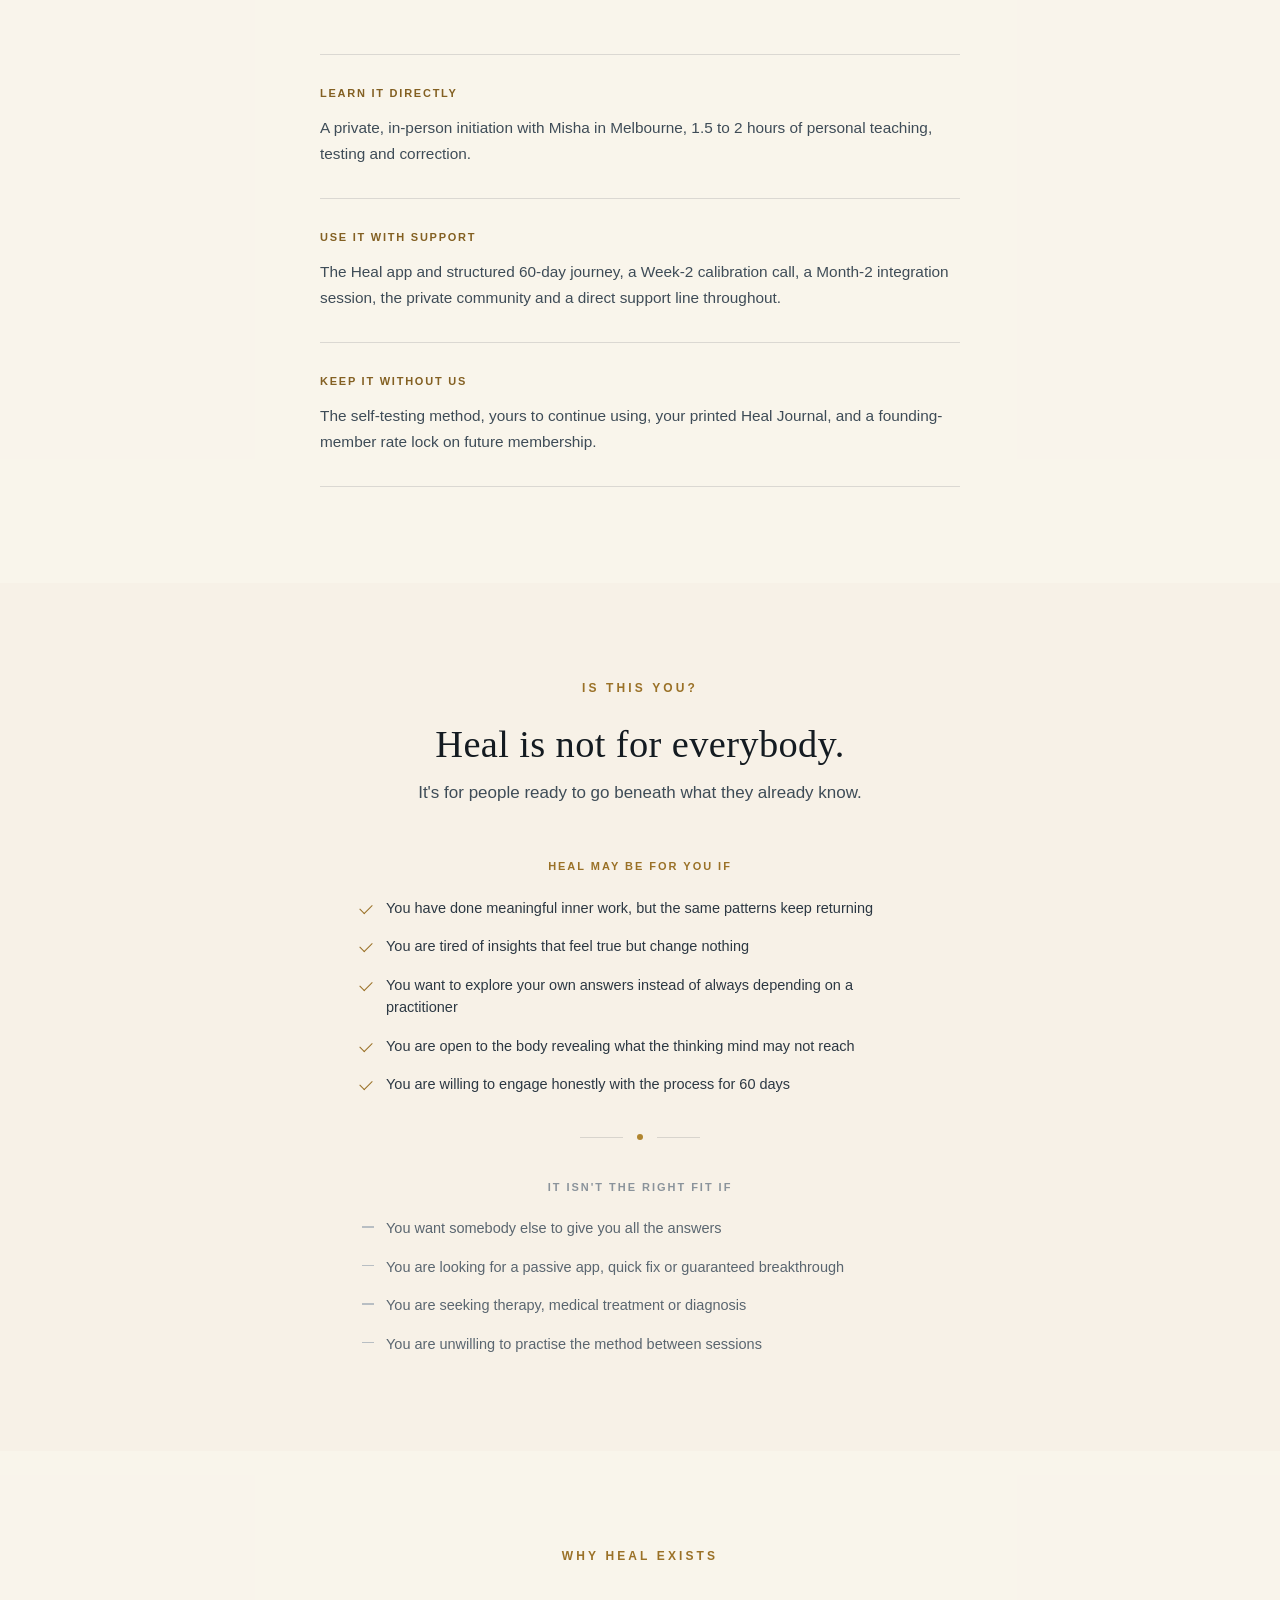
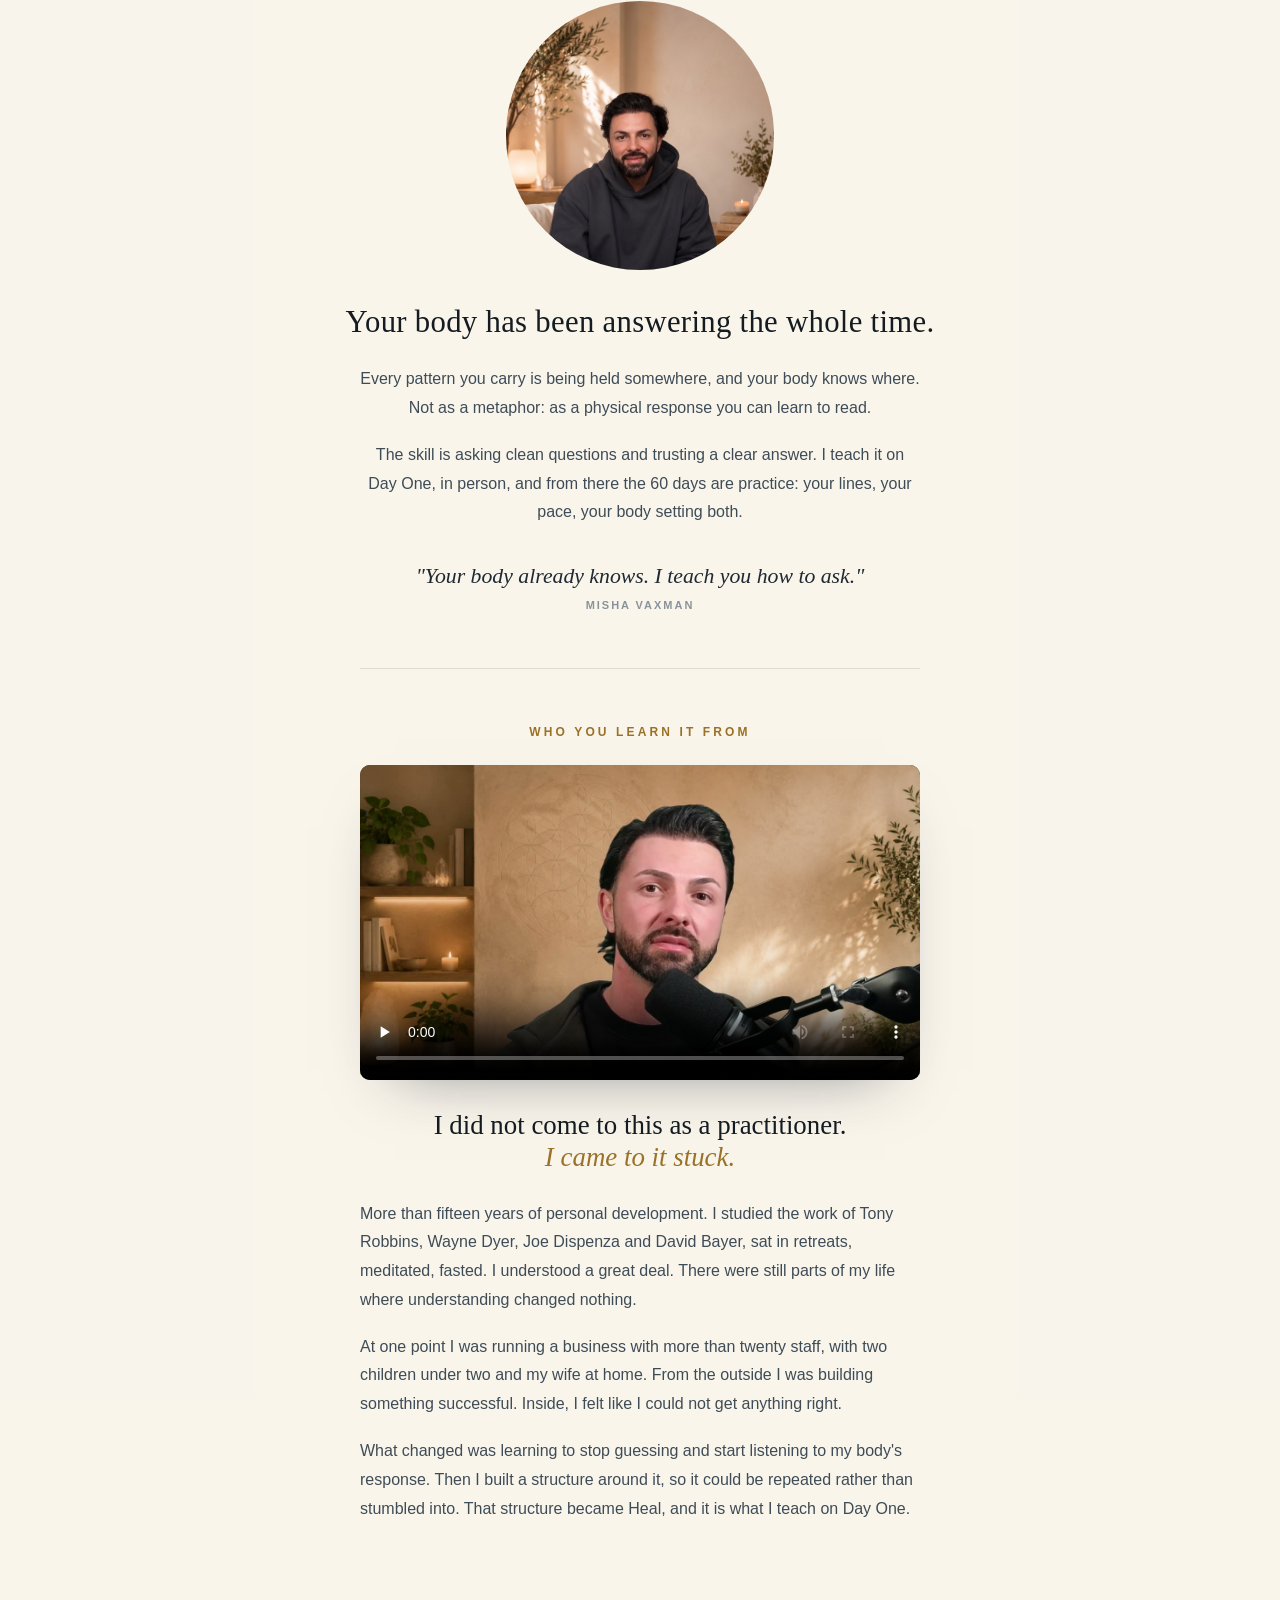
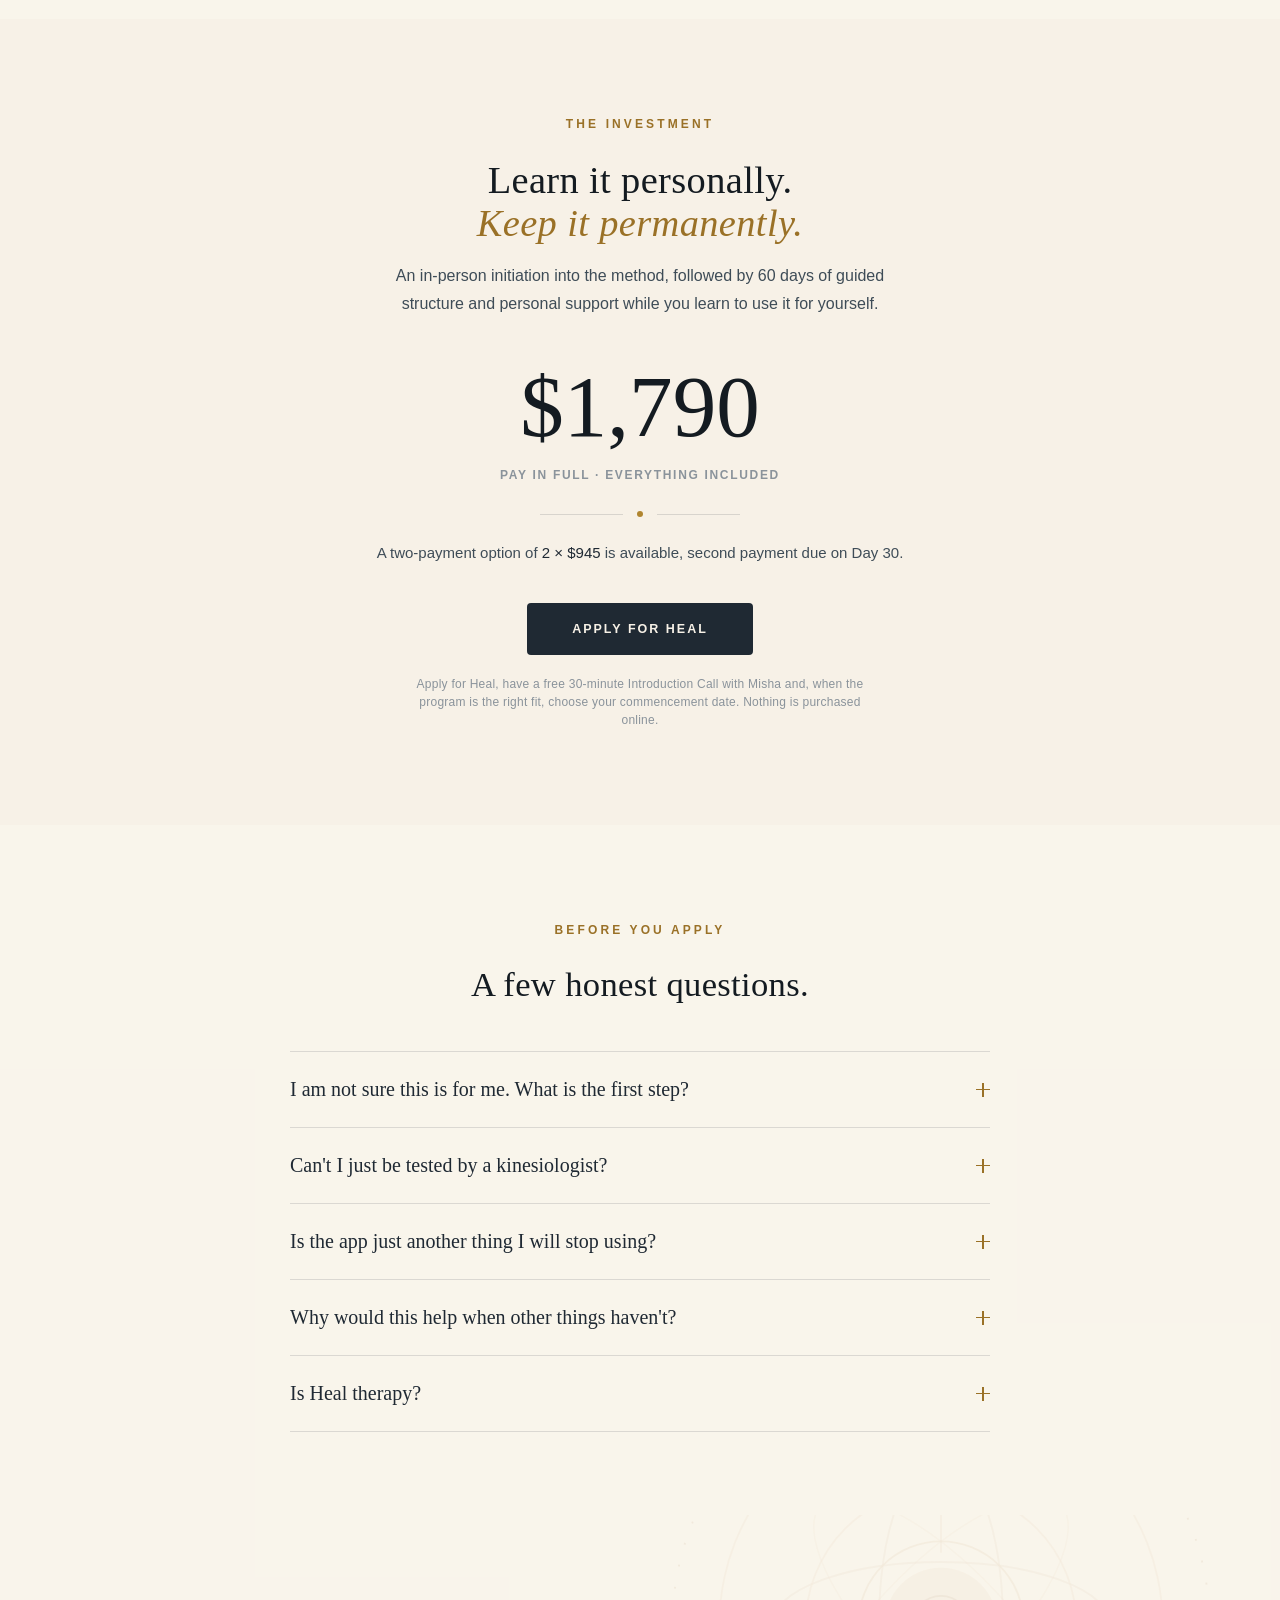
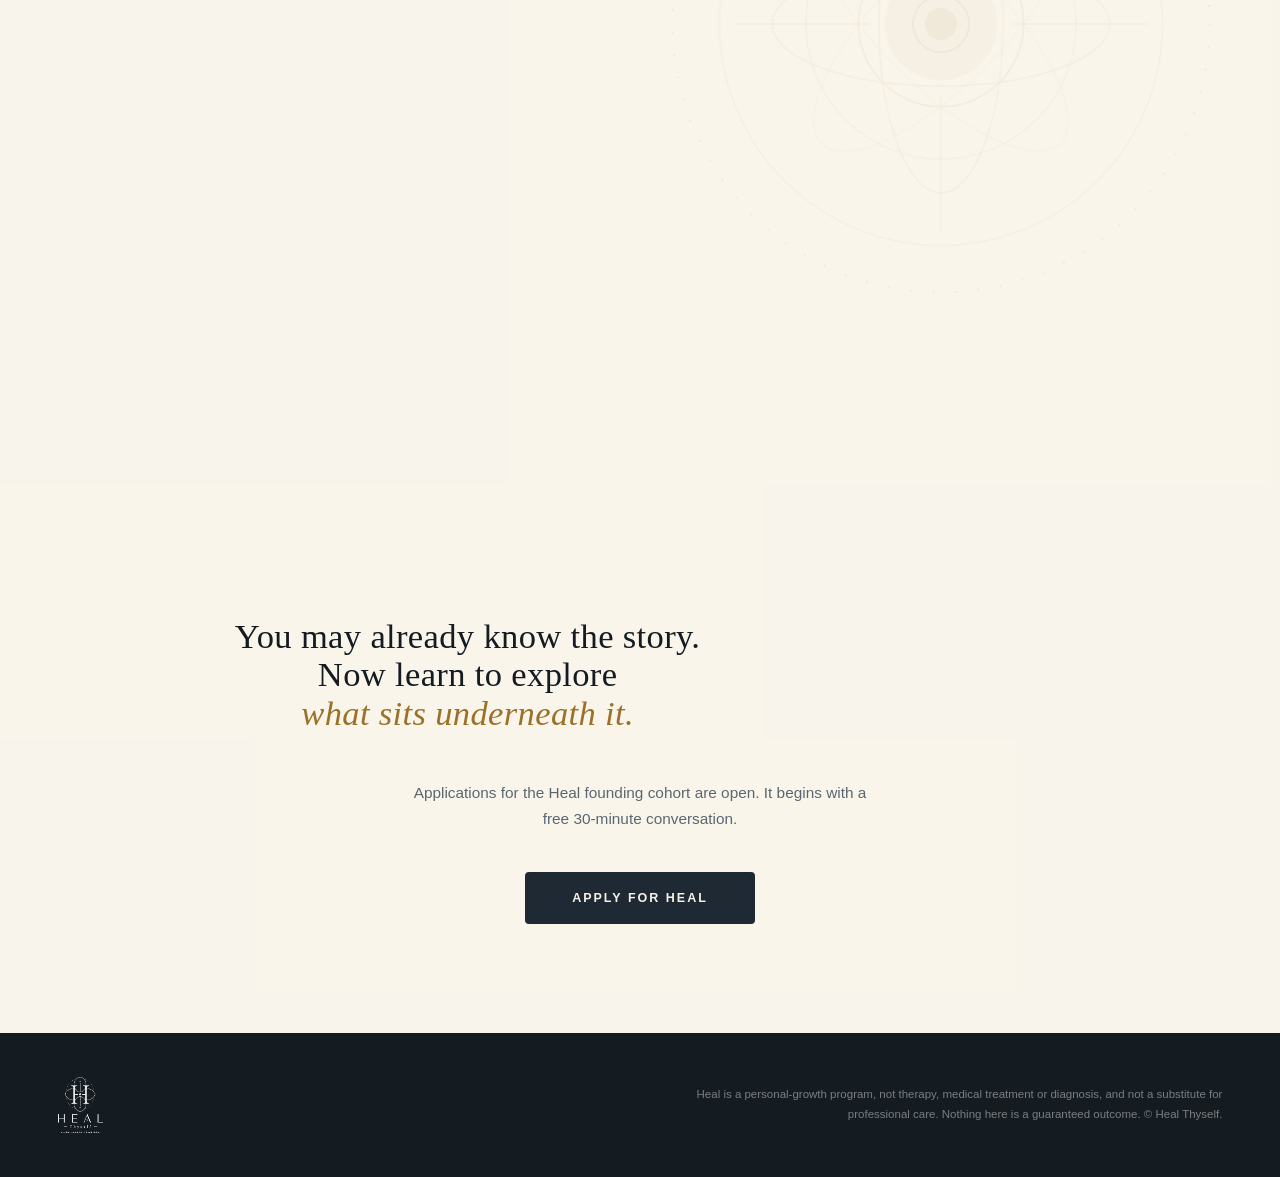
==== commit edac22ac: "Add the founder film to 'Who you learn it from' on all three variants Cut from the 29 July VSL maste" ====
--- a/a/index.html
+++ b/a/index.html
@@ -161,7 +161,7 @@
   #founder .whois h3 .turn{display:block;color:var(--gold-600);font-style:italic}
   #founder .whois p:not(.eyebrow){font:300 16px/1.8 var(--font-sans);color:var(--charcoal-600);margin:0 0 18px;text-align:left}
   #founder .whois p:last-of-type{margin-bottom:0}
-  #founder .whois-stage{position:relative;aspect-ratio:16/9;margin:0 0 30px;border-radius:10px;overflow:hidden;background:var(--charcoal-800);box-shadow:0 26px 60px -36px rgba(31,41,51,.55)}
+  #founder .whois-stage{position:relative;aspect-ratio:16/9;margin:24px 0 30px;border-radius:10px;overflow:hidden;background:var(--charcoal-800);box-shadow:0 26px 60px -36px rgba(31,41,51,.55)}
   #founder .whois-stage video{position:absolute;inset:0;width:100%;height:100%;object-fit:cover}
 
   /* investment */
@@ -410,13 +410,12 @@
     <p class="fname">Misha Vaxman</p>
     <div class="whois">
       <p class="eyebrow">Who you learn it from</p>
-      <!-- FOUNDER FILM: when the clip exists, save it as ../assets/founder.mp4 with a
-           poster frame at ../assets/founder-poster.jpg and uncomment the block below.
-           Nothing else needs to change; the copy underneath becomes its caption.
       <div class="whois-stage">
-        <video src="../assets/founder.mp4" poster="../assets/founder-poster.jpg" controls playsinline preload="none"></video>
+        <video poster="../assets/founder-poster.jpg" controls playsinline preload="none">
+          <source src="../assets/founder.mp4" type="video/mp4">
+          <track kind="captions" srclang="en" label="English" src="../assets/founder.vtt">
+        </video>
       </div>
-      -->
       <h3>I did not come to this as a practitioner.<span class="turn">I came to it stuck.</span></h3>
       <p>More than fifteen years of personal development. I studied the work of Tony Robbins, Wayne Dyer, Joe Dispenza and David Bayer, sat in retreats, meditated, fasted. I understood a great deal. There were still parts of my life where understanding changed nothing.</p>
       <p>At one point I was running a business with more than twenty staff, with two children under two and my wife at home. From the outside I was building something successful. Inside, I felt like I could not get anything right.</p>
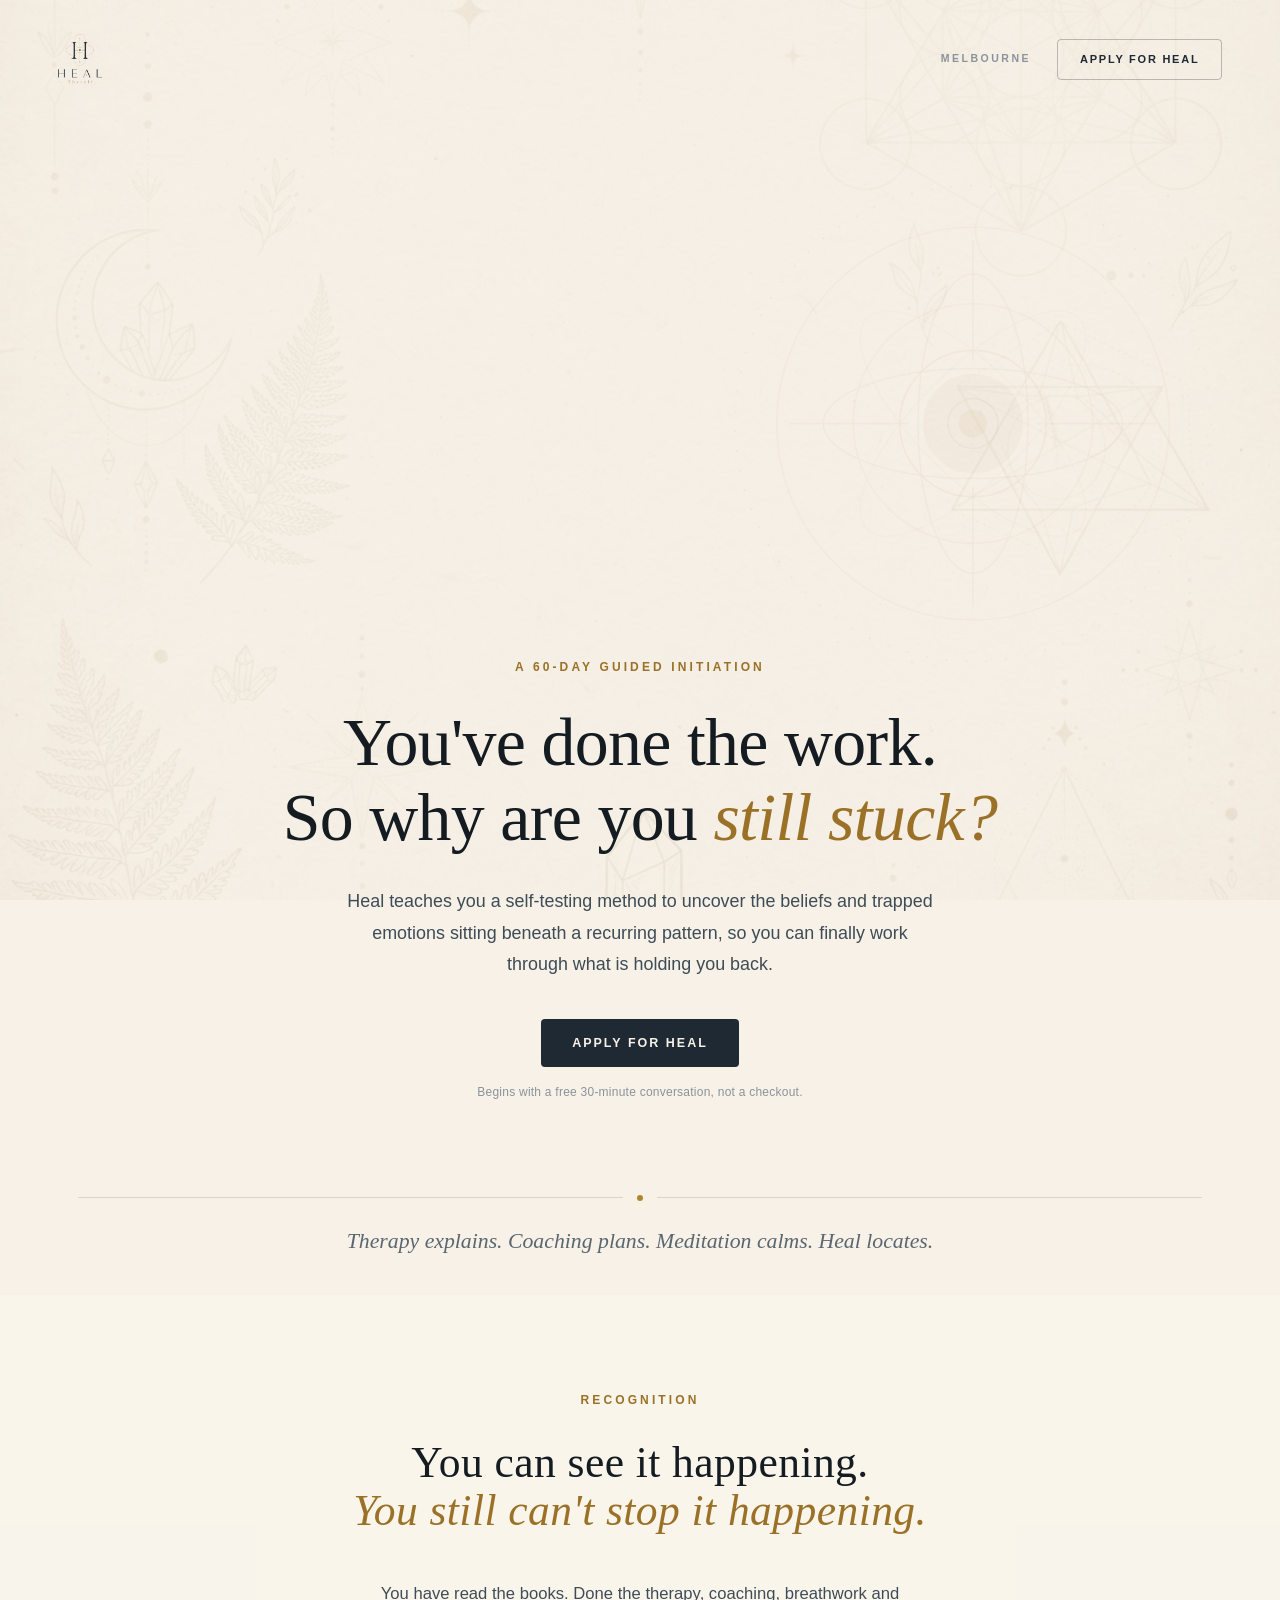
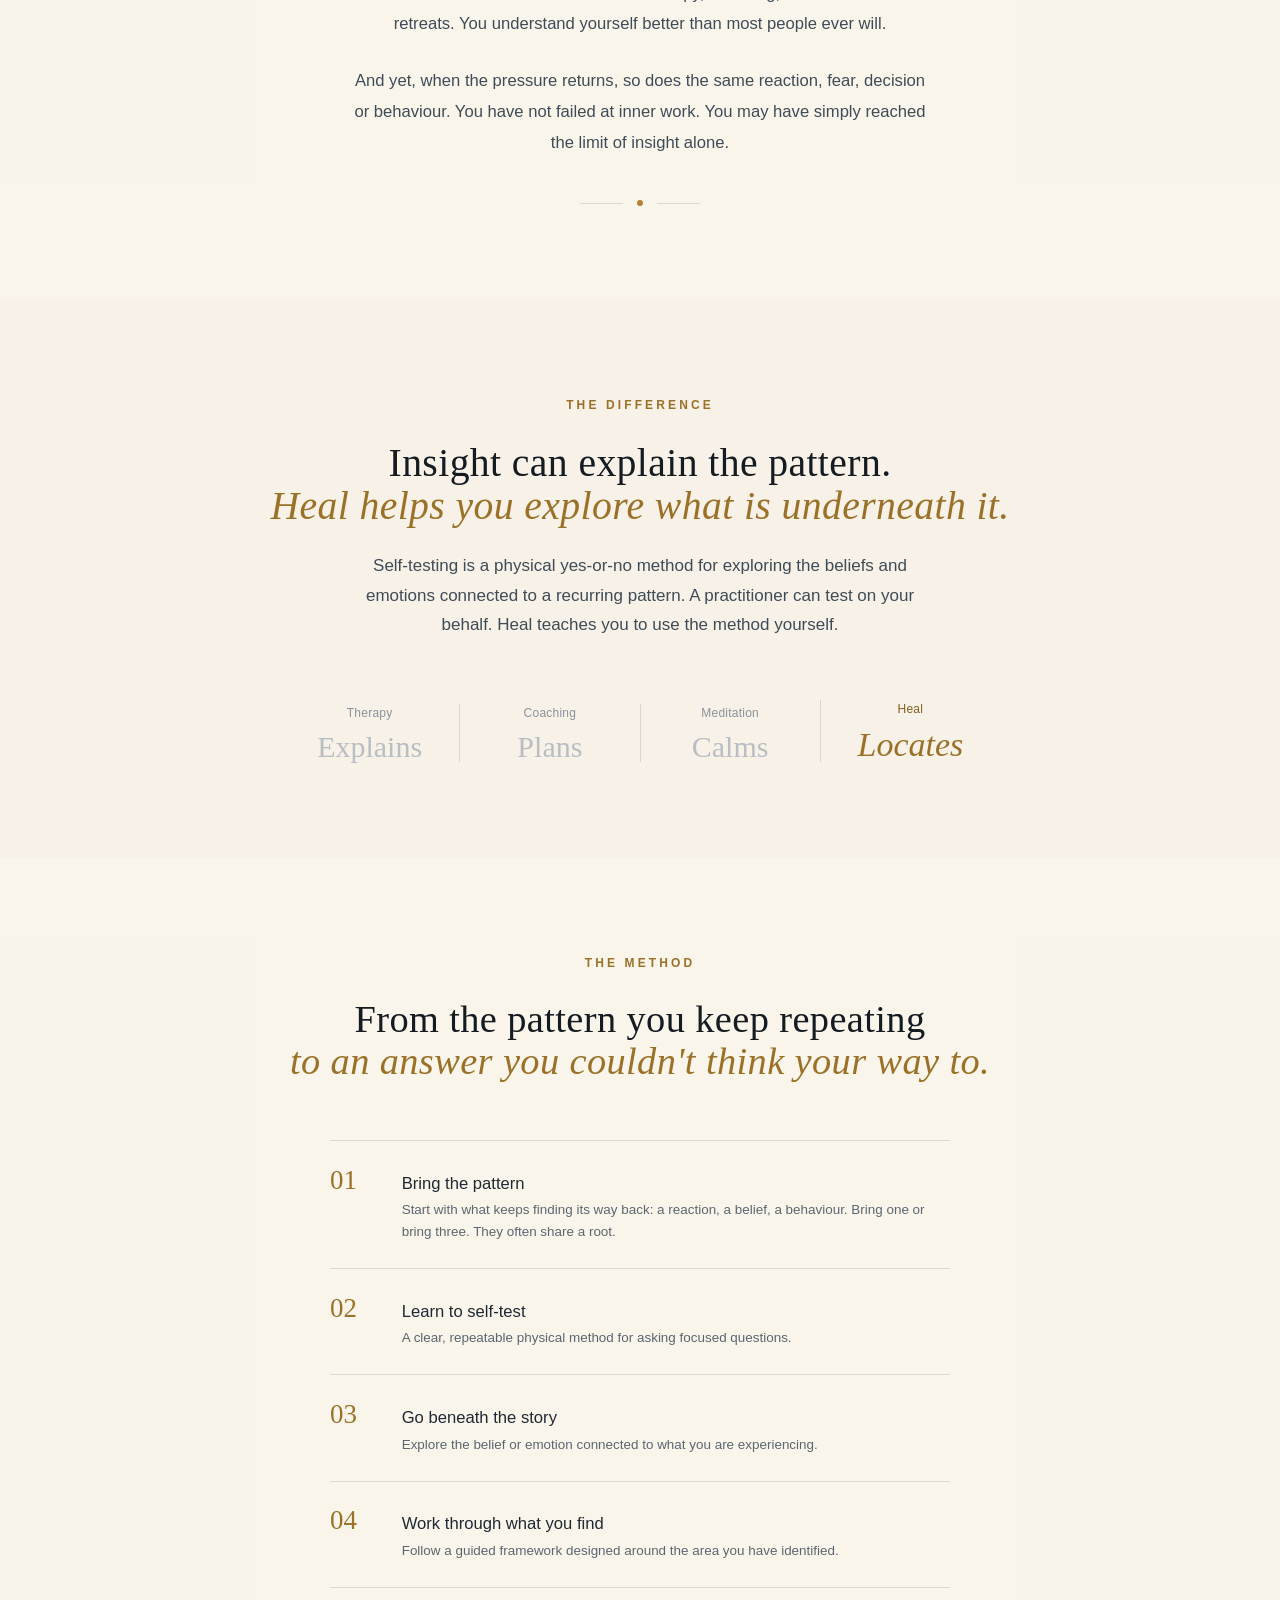
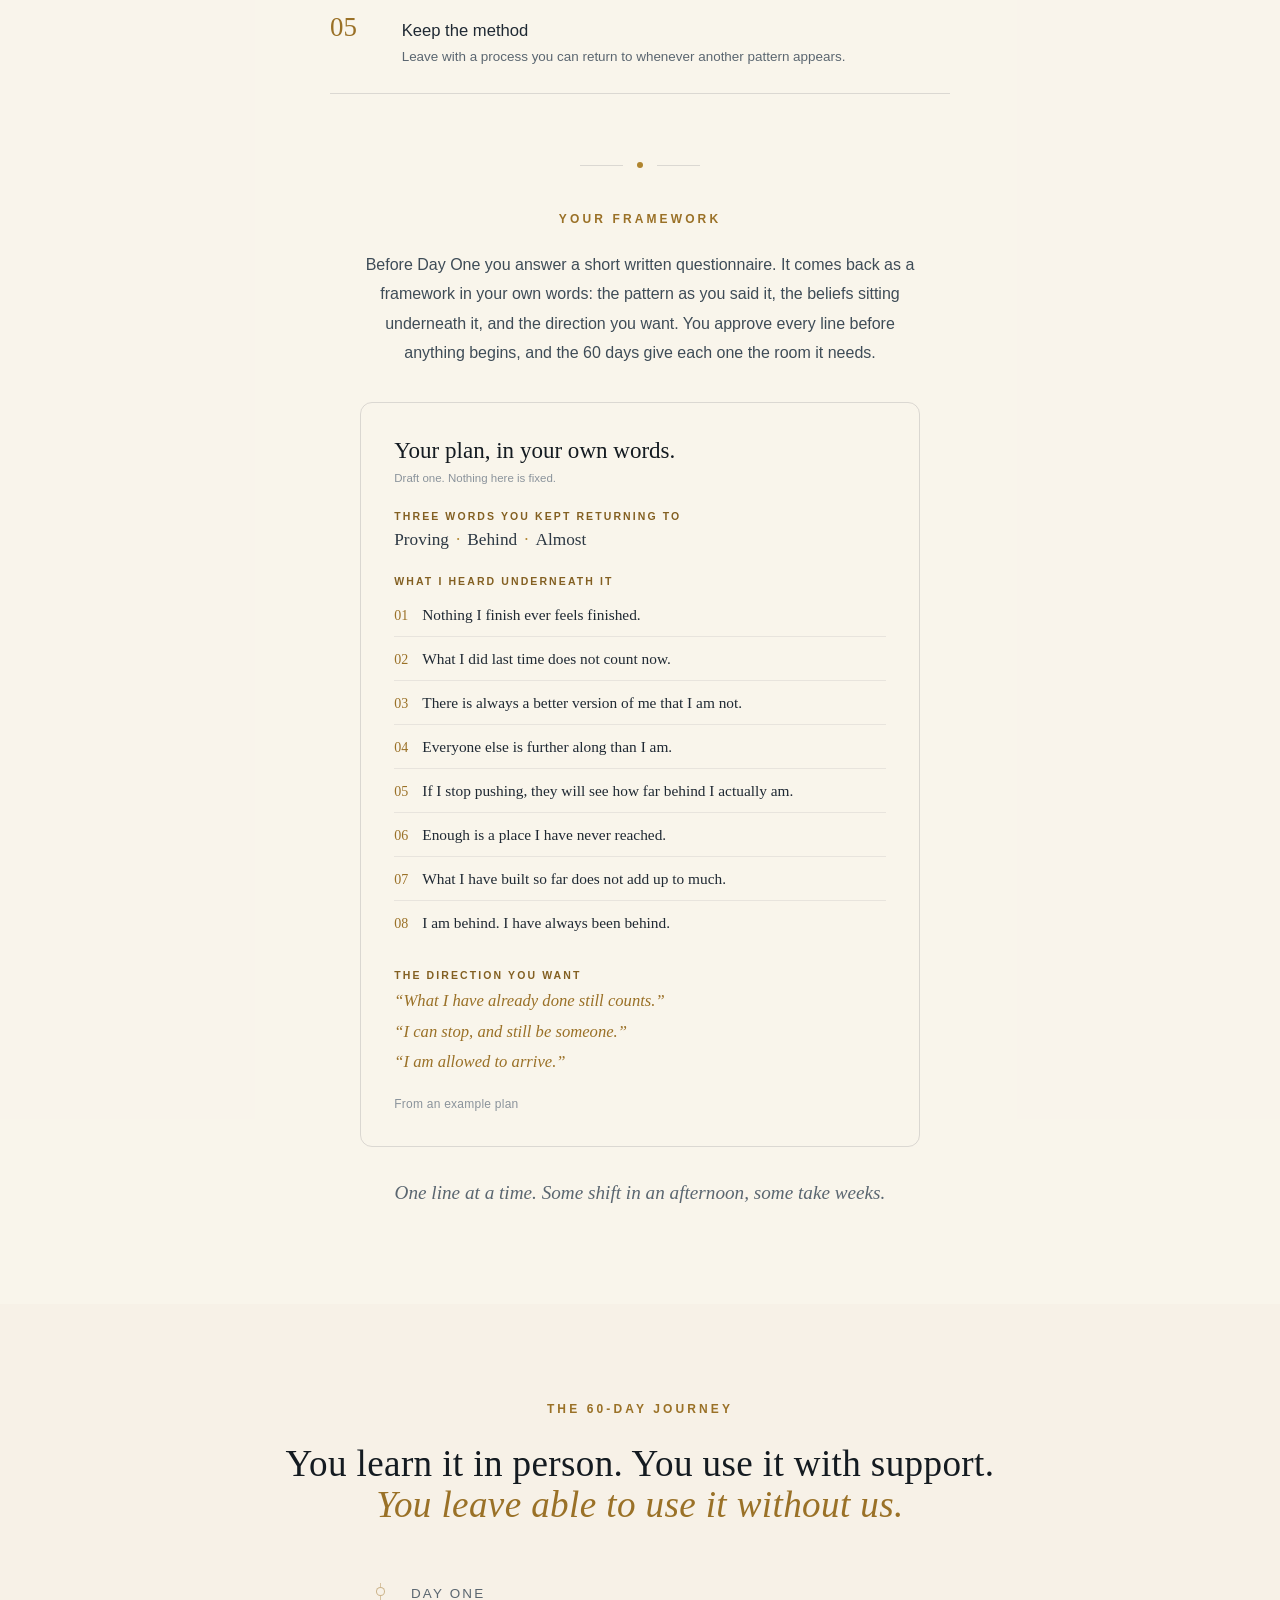
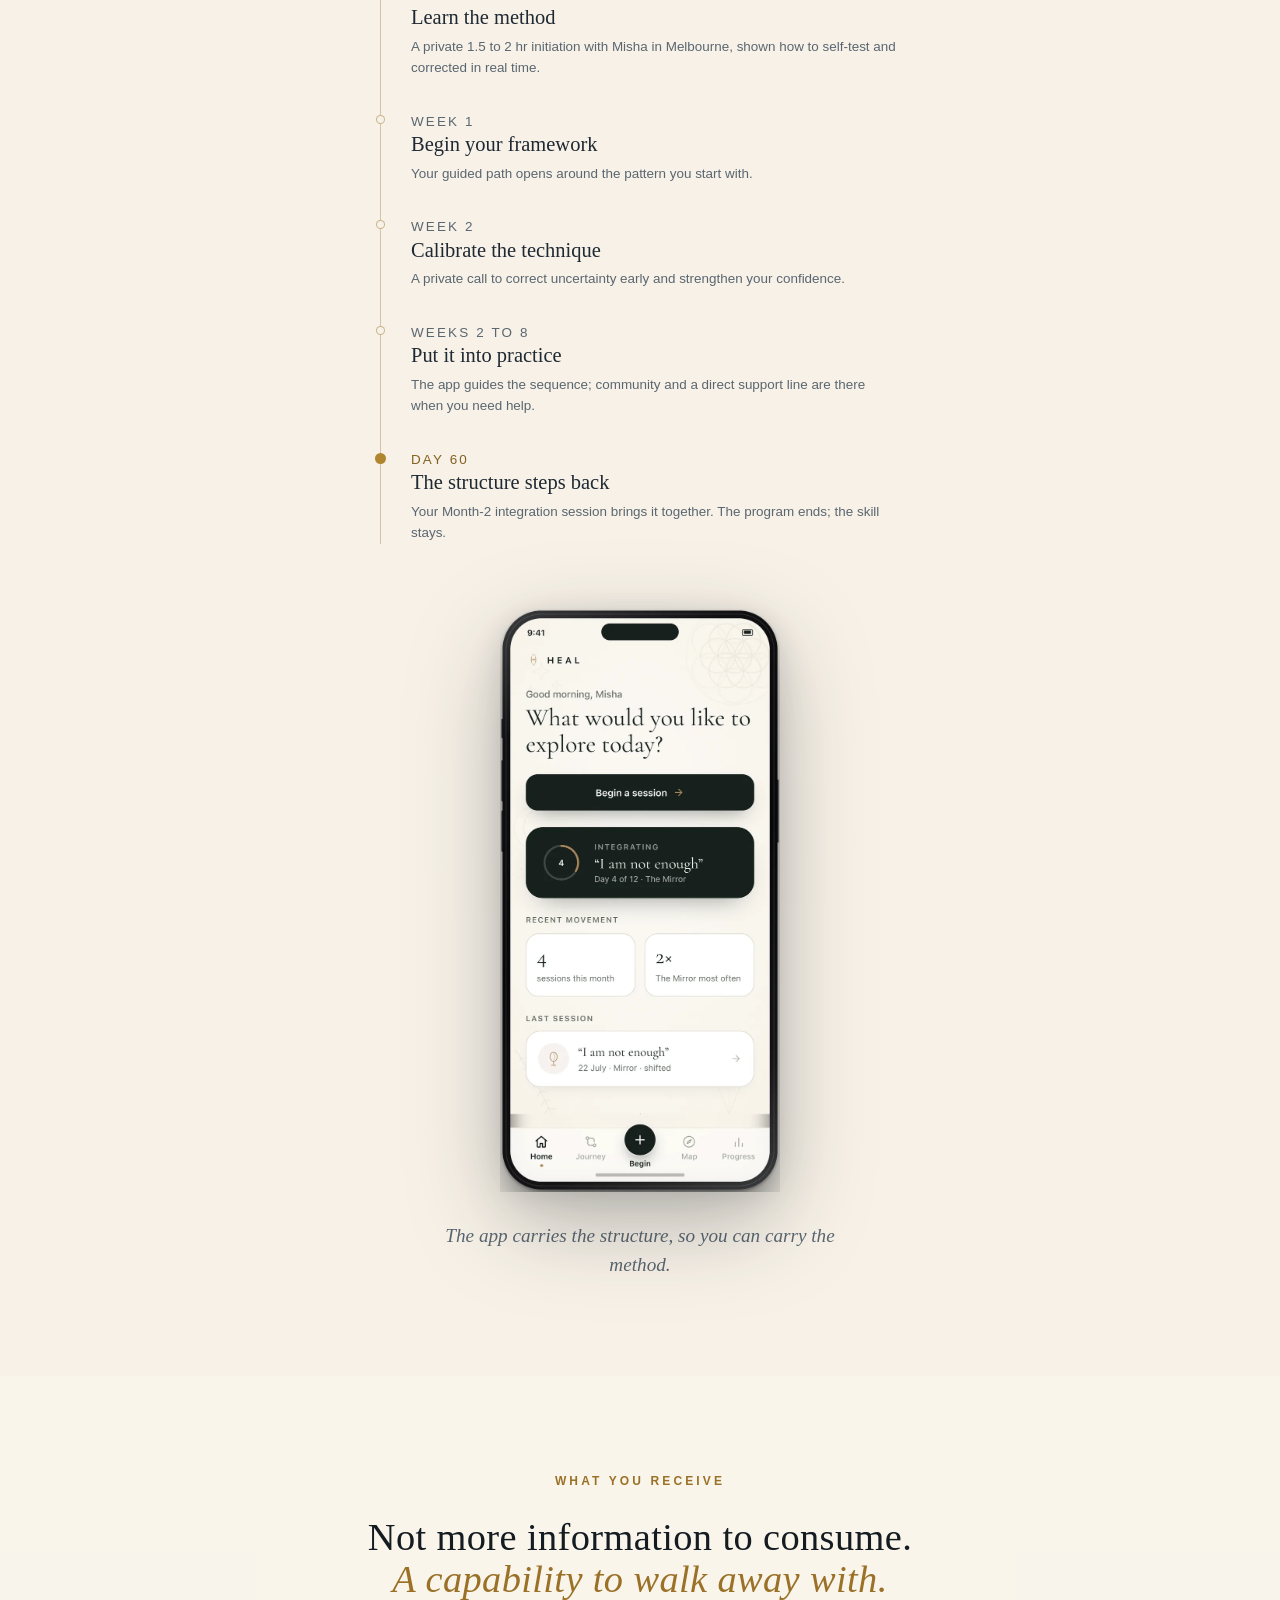
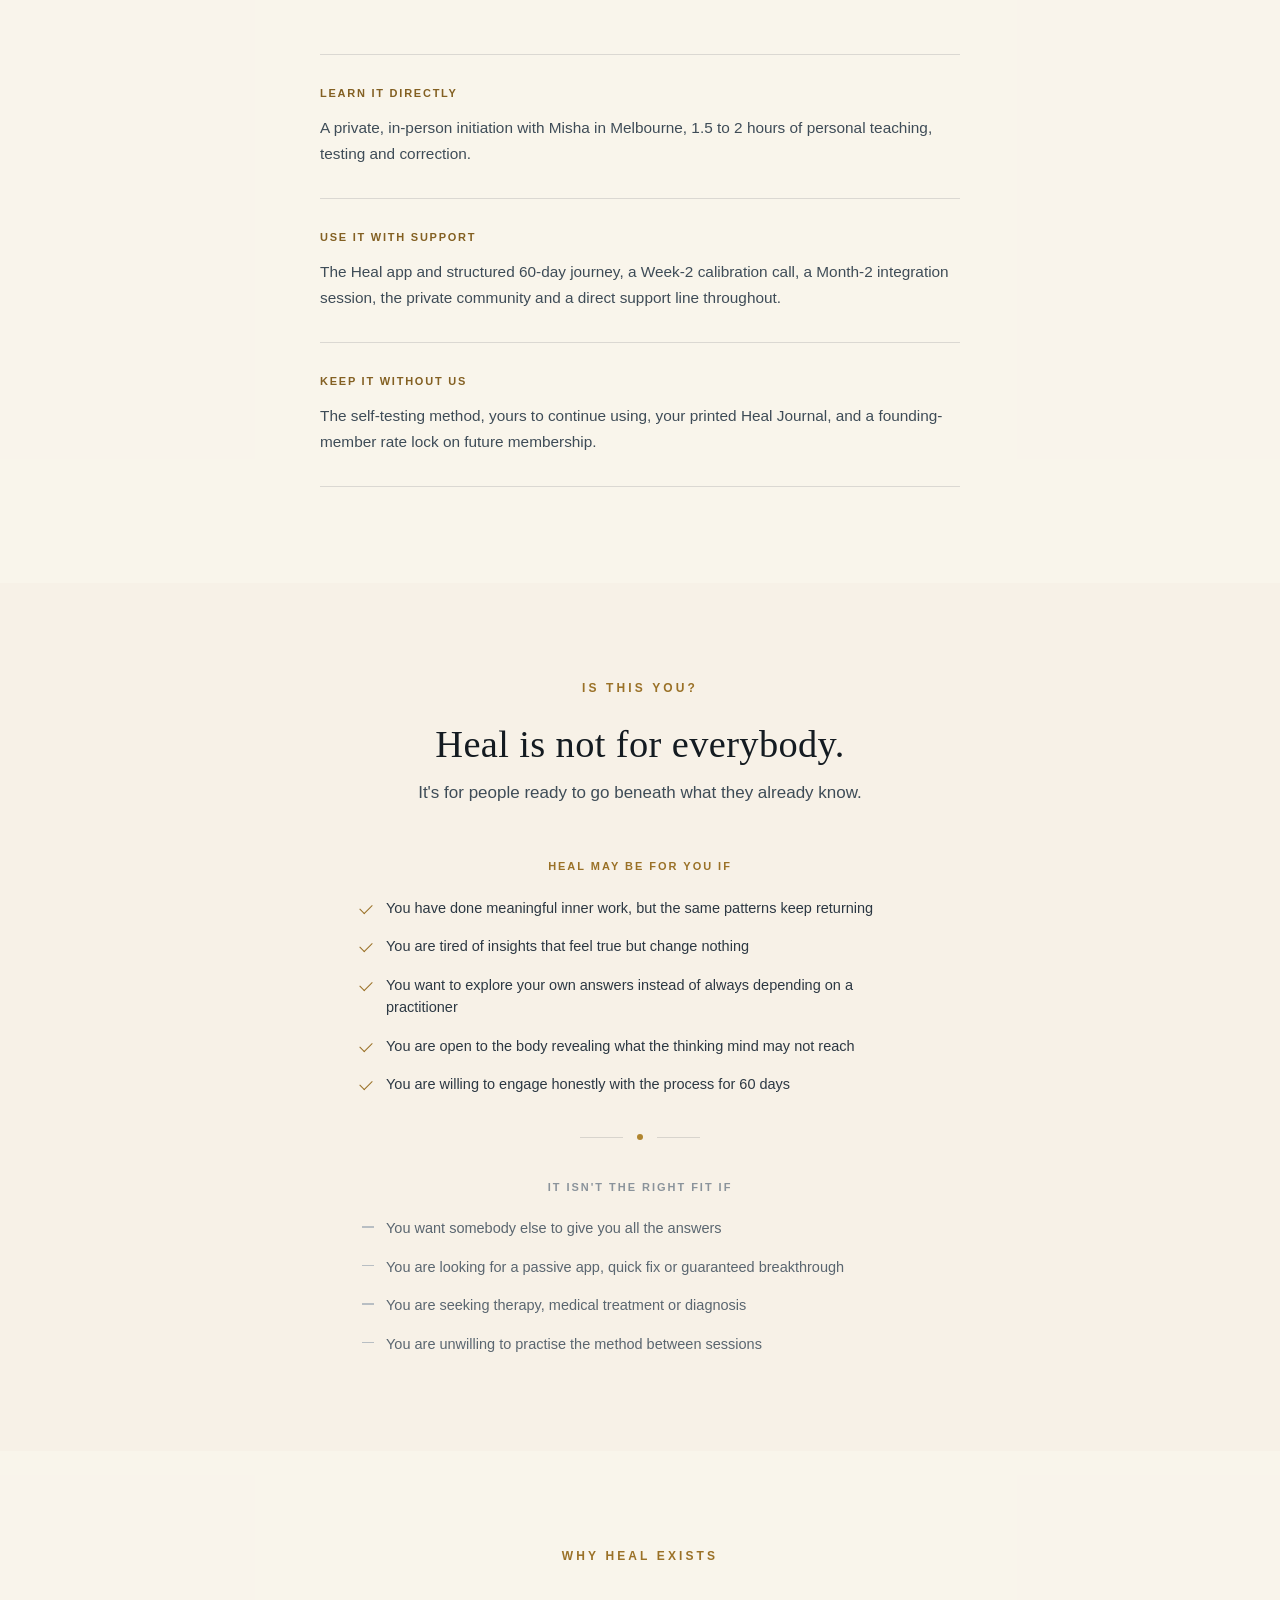
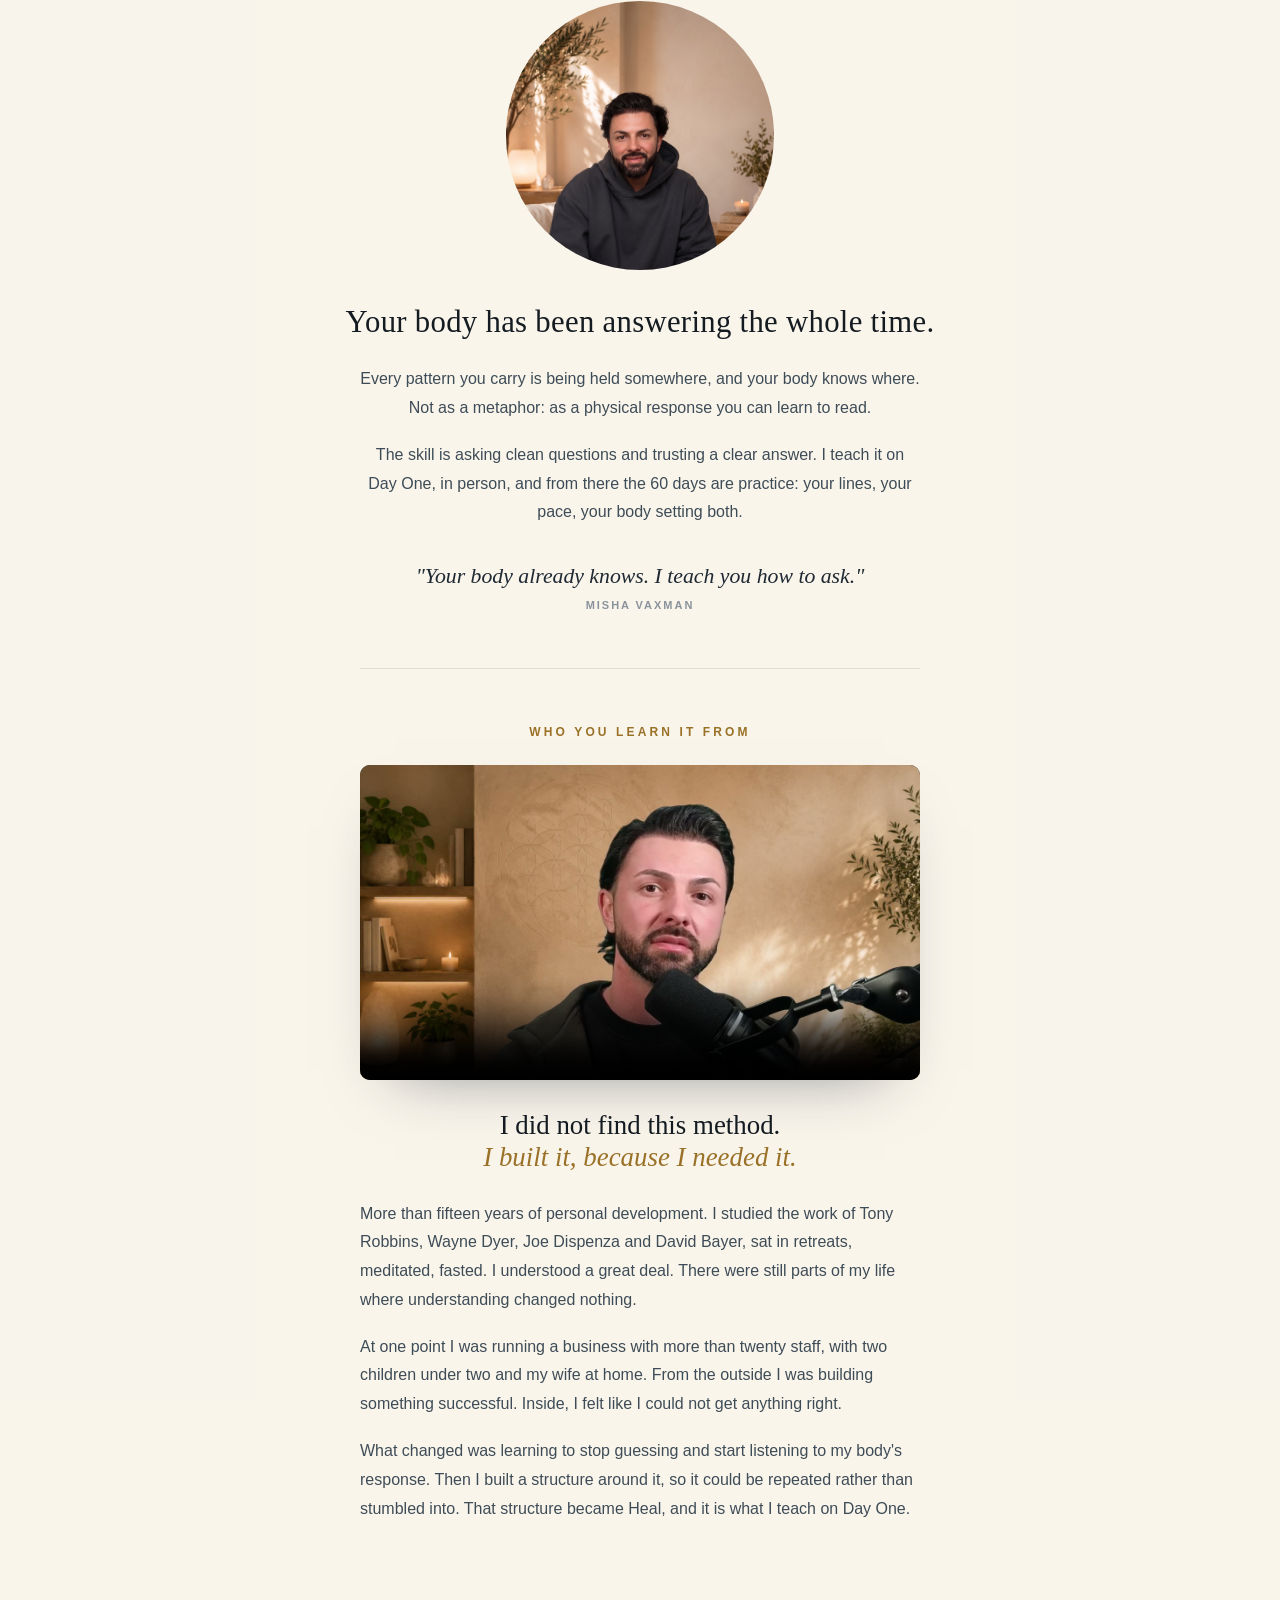
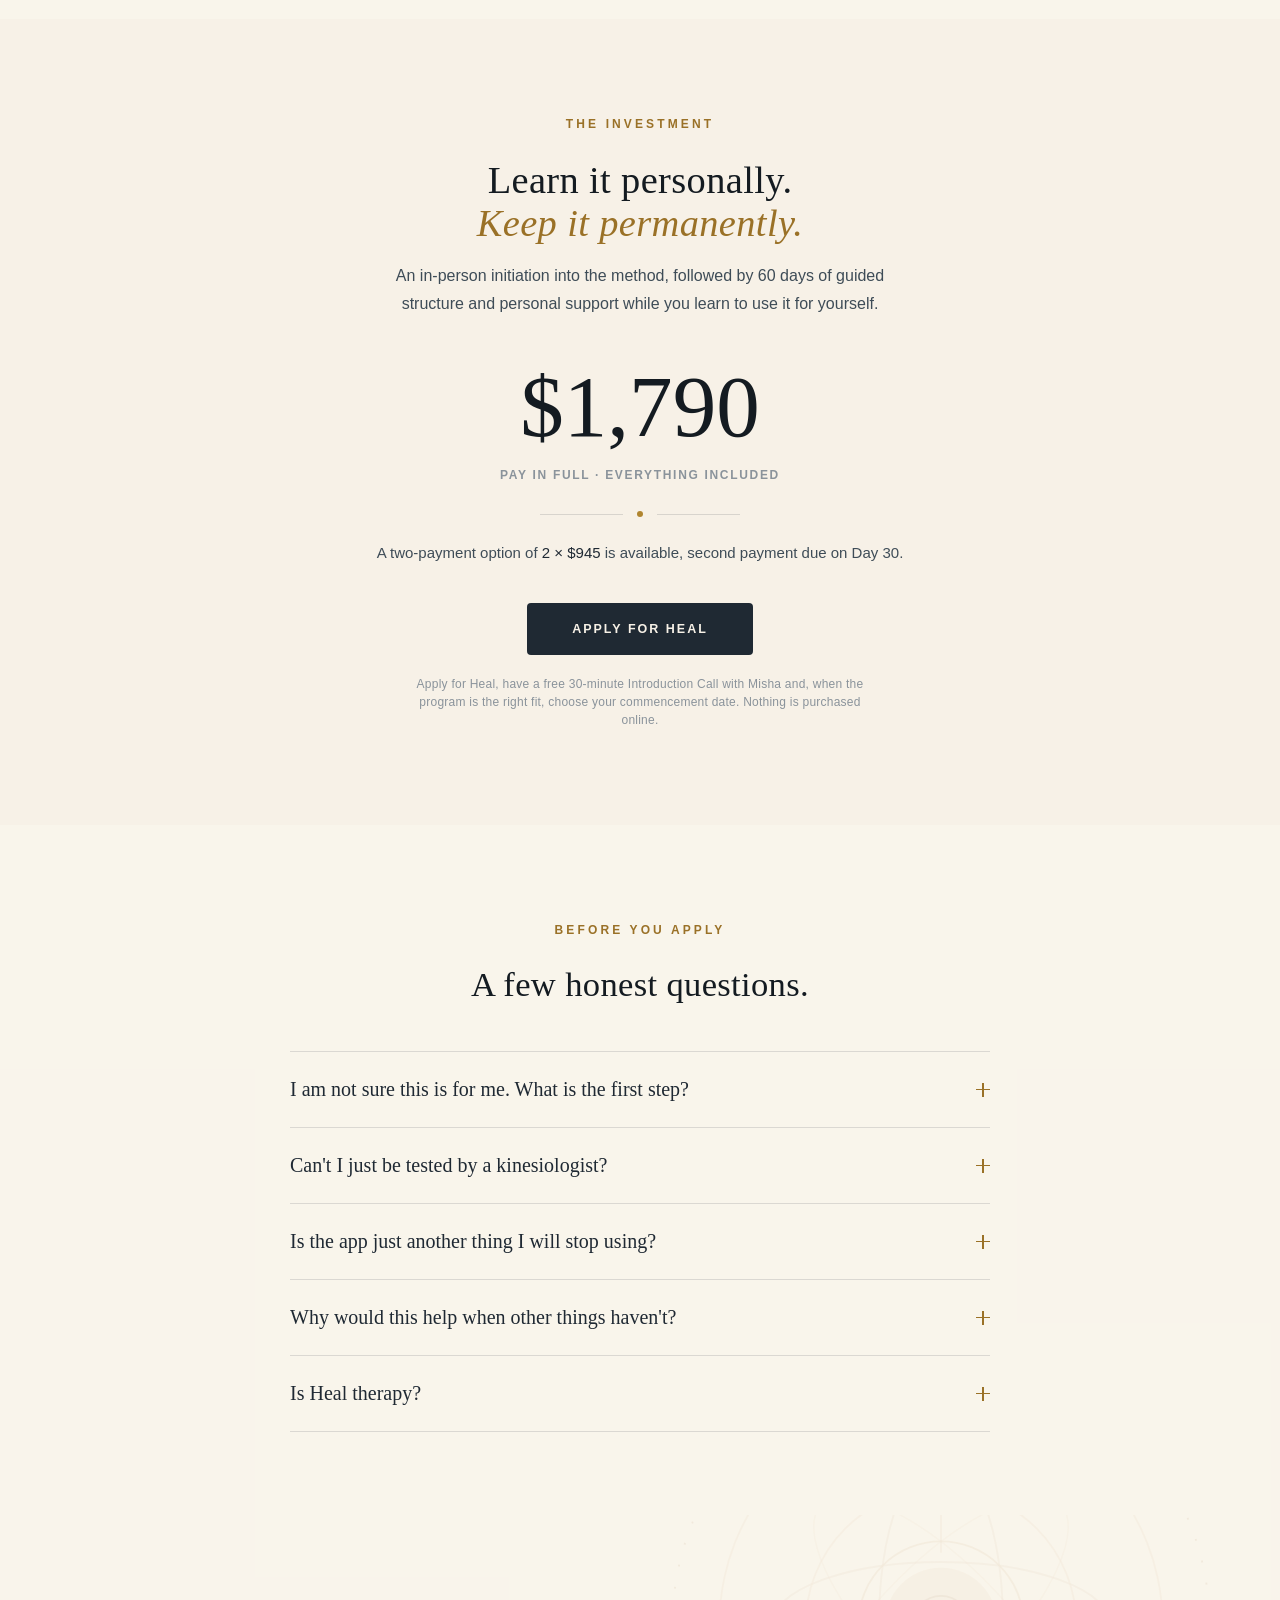
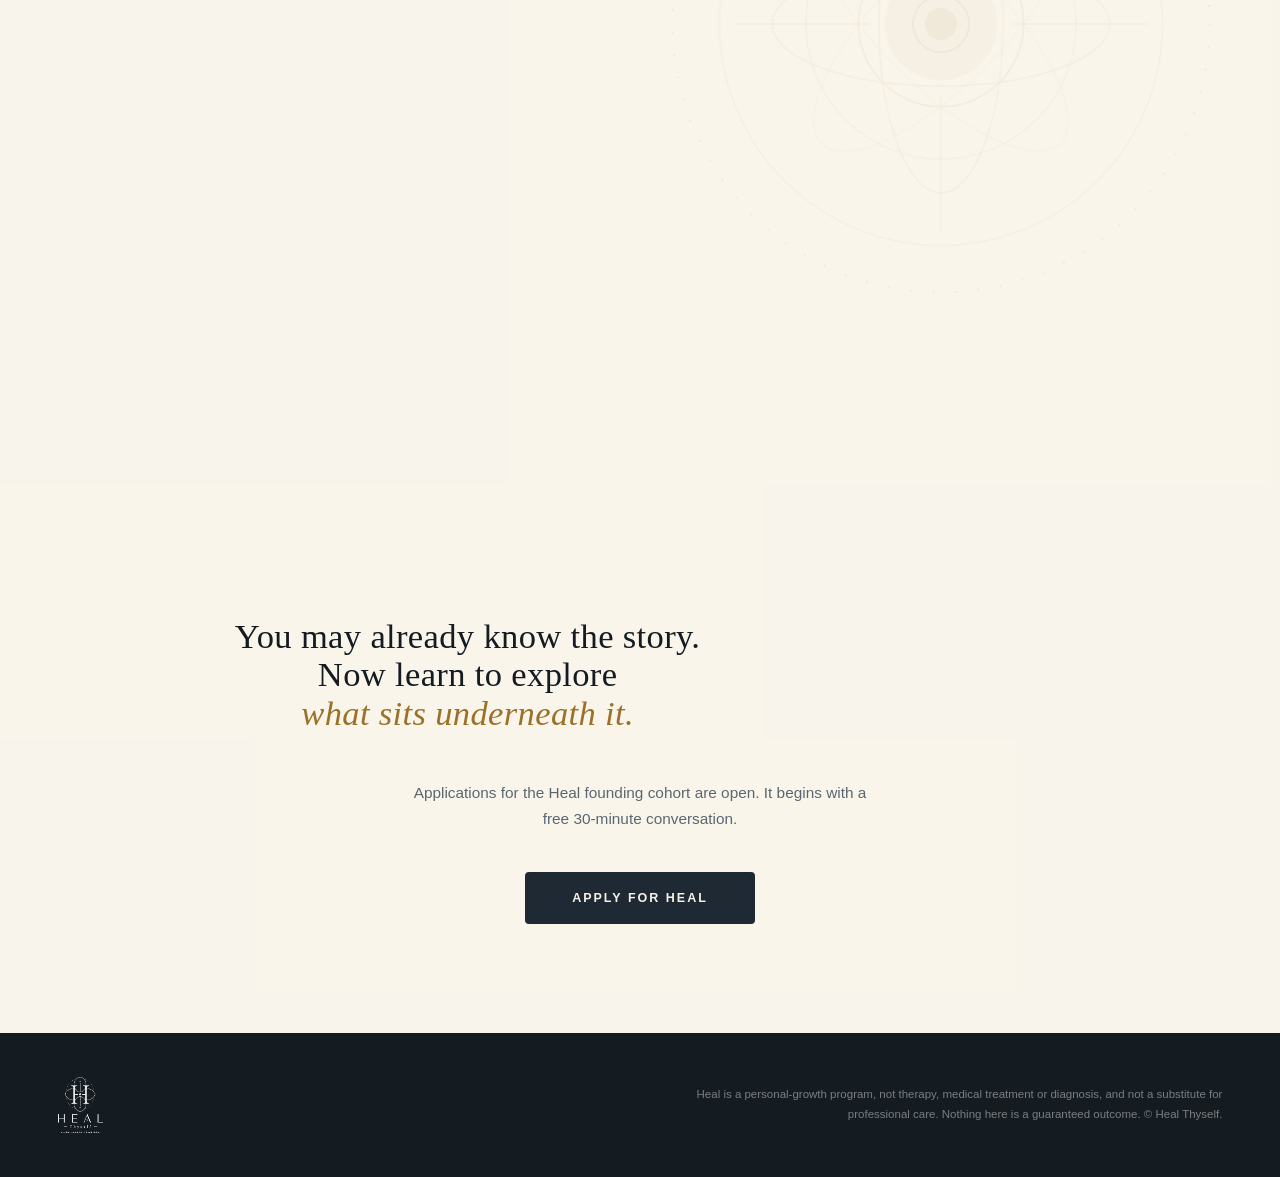
==== commit 3e2acebc: "Founder headline: lead with authorship rather than with what Misha is not Was 'I did not come to thi" ====
--- a/a/index.html
+++ b/a/index.html
@@ -416,7 +416,7 @@
           <track kind="captions" srclang="en" label="English" src="../assets/founder.vtt">
         </video>
       </div>
-      <h3>I did not come to this as a practitioner.<span class="turn">I came to it stuck.</span></h3>
+      <h3>I did not find this method.<span class="turn">I built it, because I needed it.</span></h3>
       <p>More than fifteen years of personal development. I studied the work of Tony Robbins, Wayne Dyer, Joe Dispenza and David Bayer, sat in retreats, meditated, fasted. I understood a great deal. There were still parts of my life where understanding changed nothing.</p>
       <p>At one point I was running a business with more than twenty staff, with two children under two and my wife at home. From the outside I was building something successful. Inside, I felt like I could not get anything right.</p>
       <p>What changed was learning to stop guessing and start listening to my body's response. Then I built a structure around it, so it could be repeated rather than stumbled into. That structure became Heal, and it is what I teach on Day One.</p>
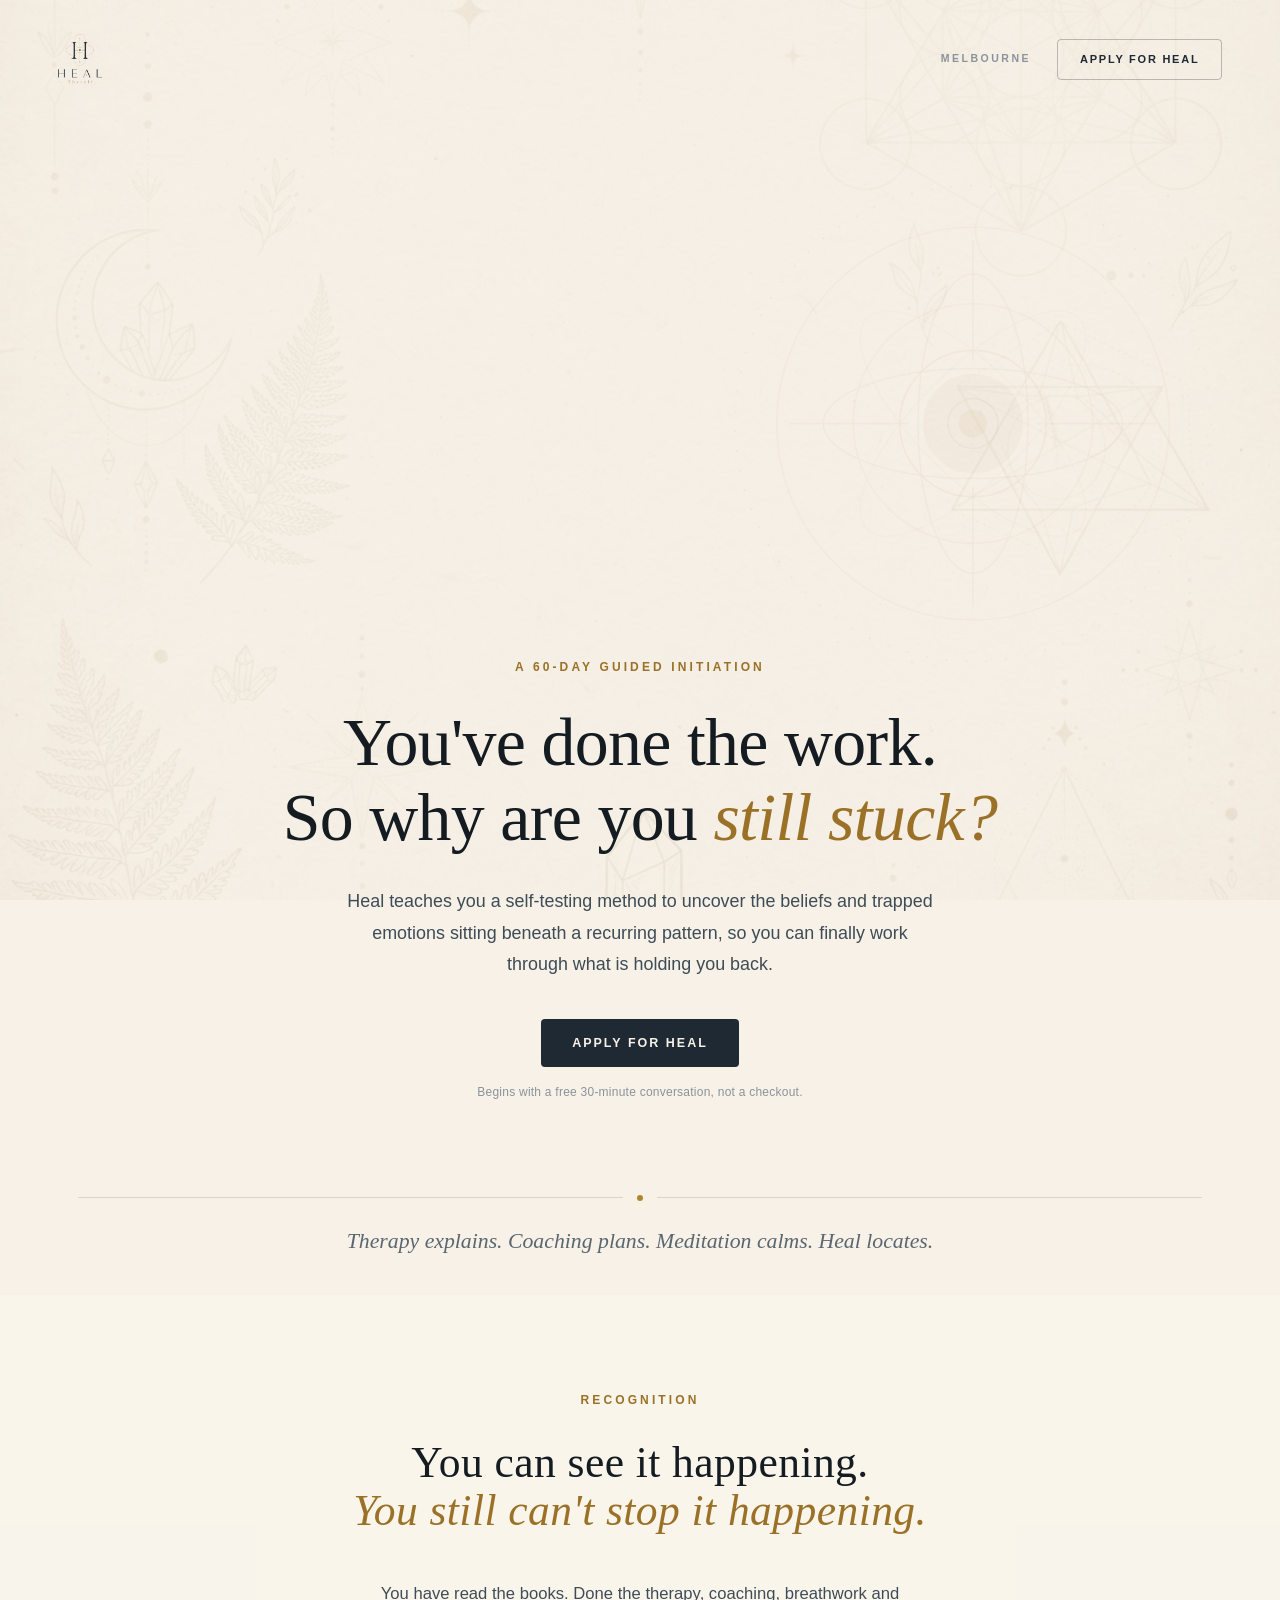
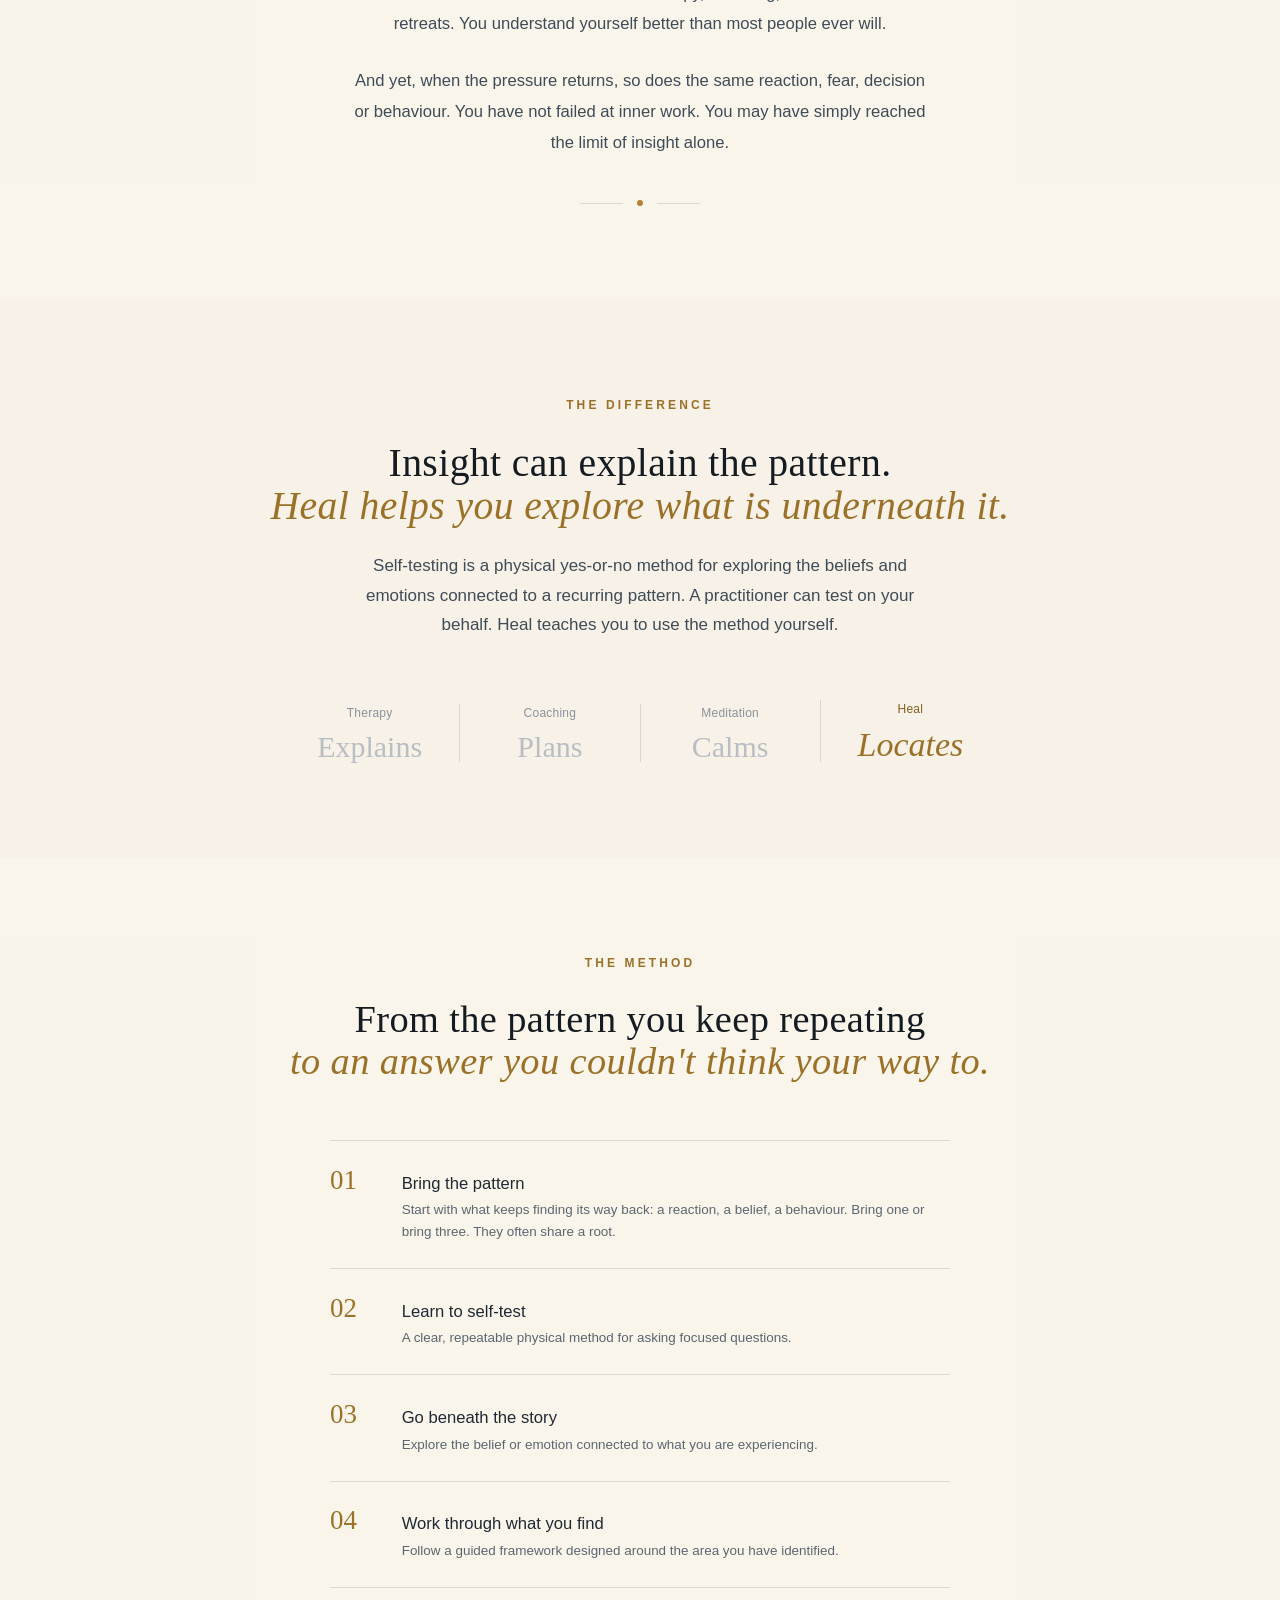
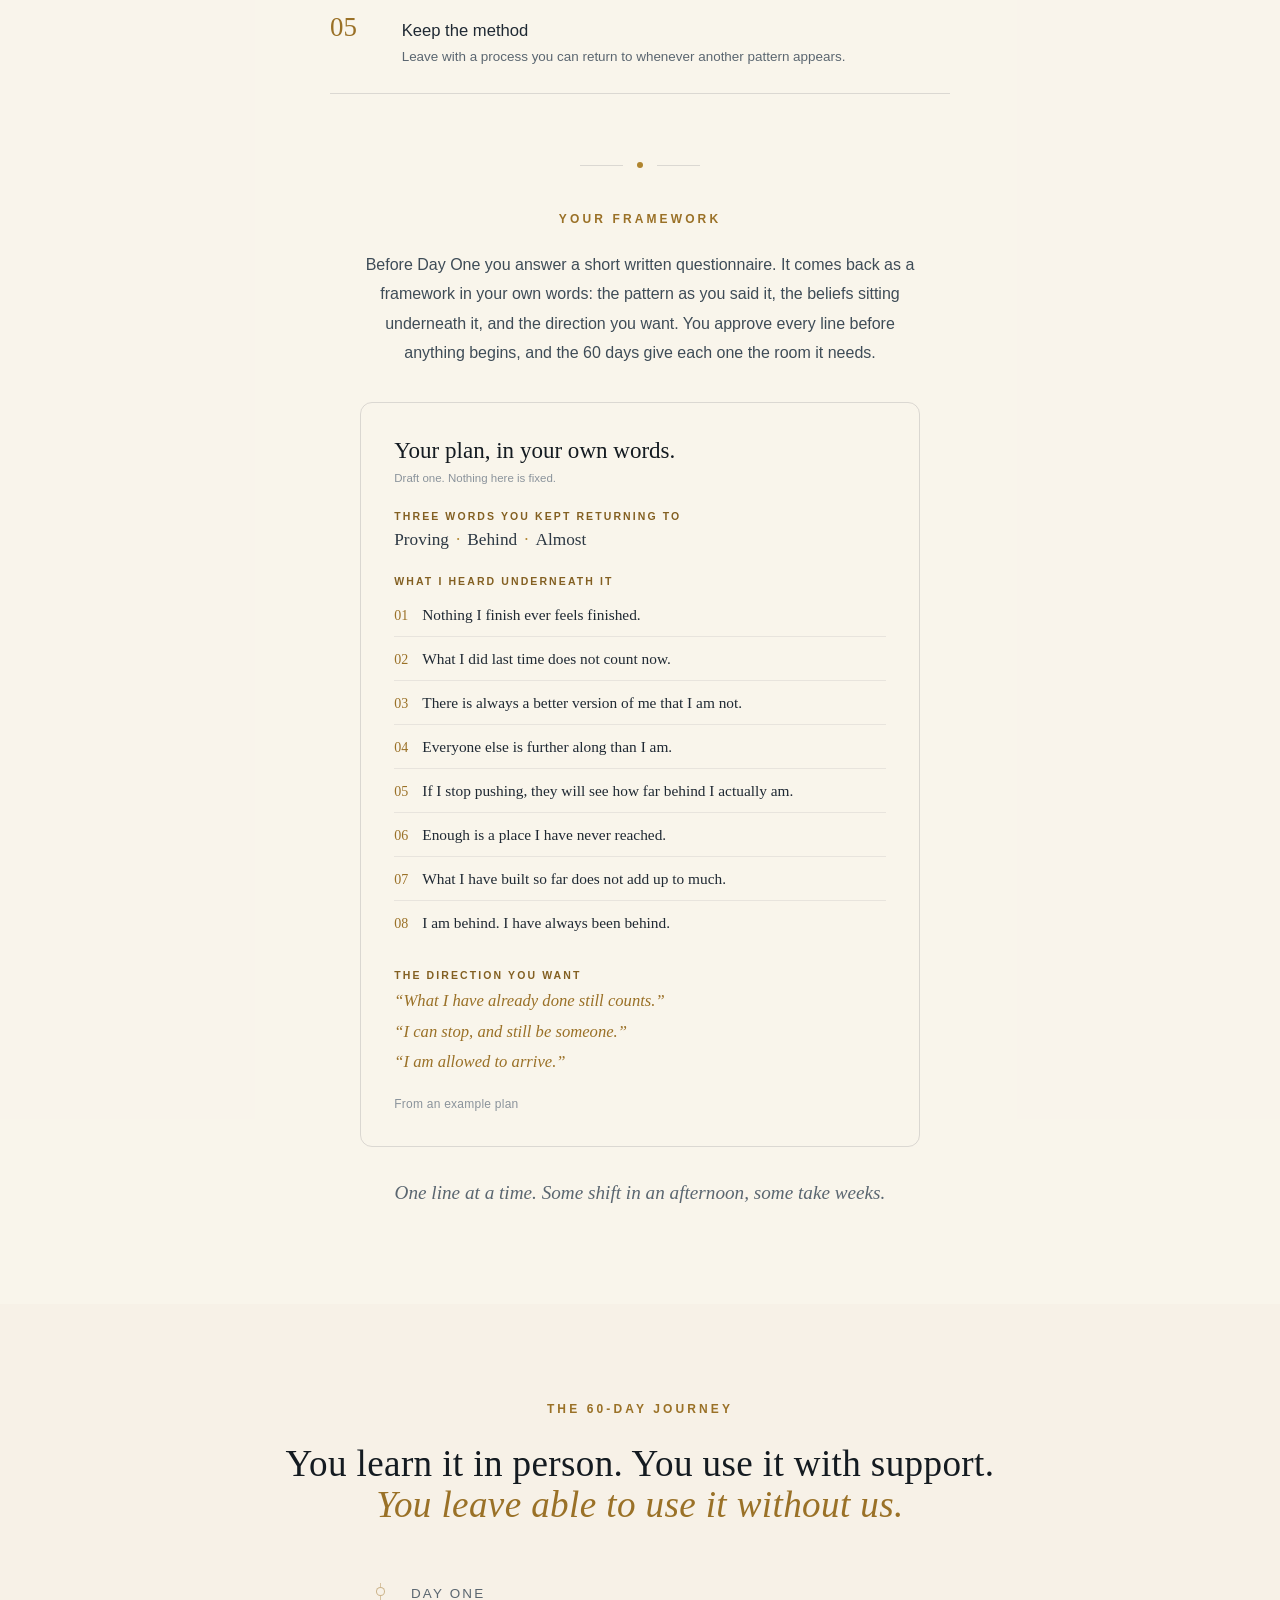
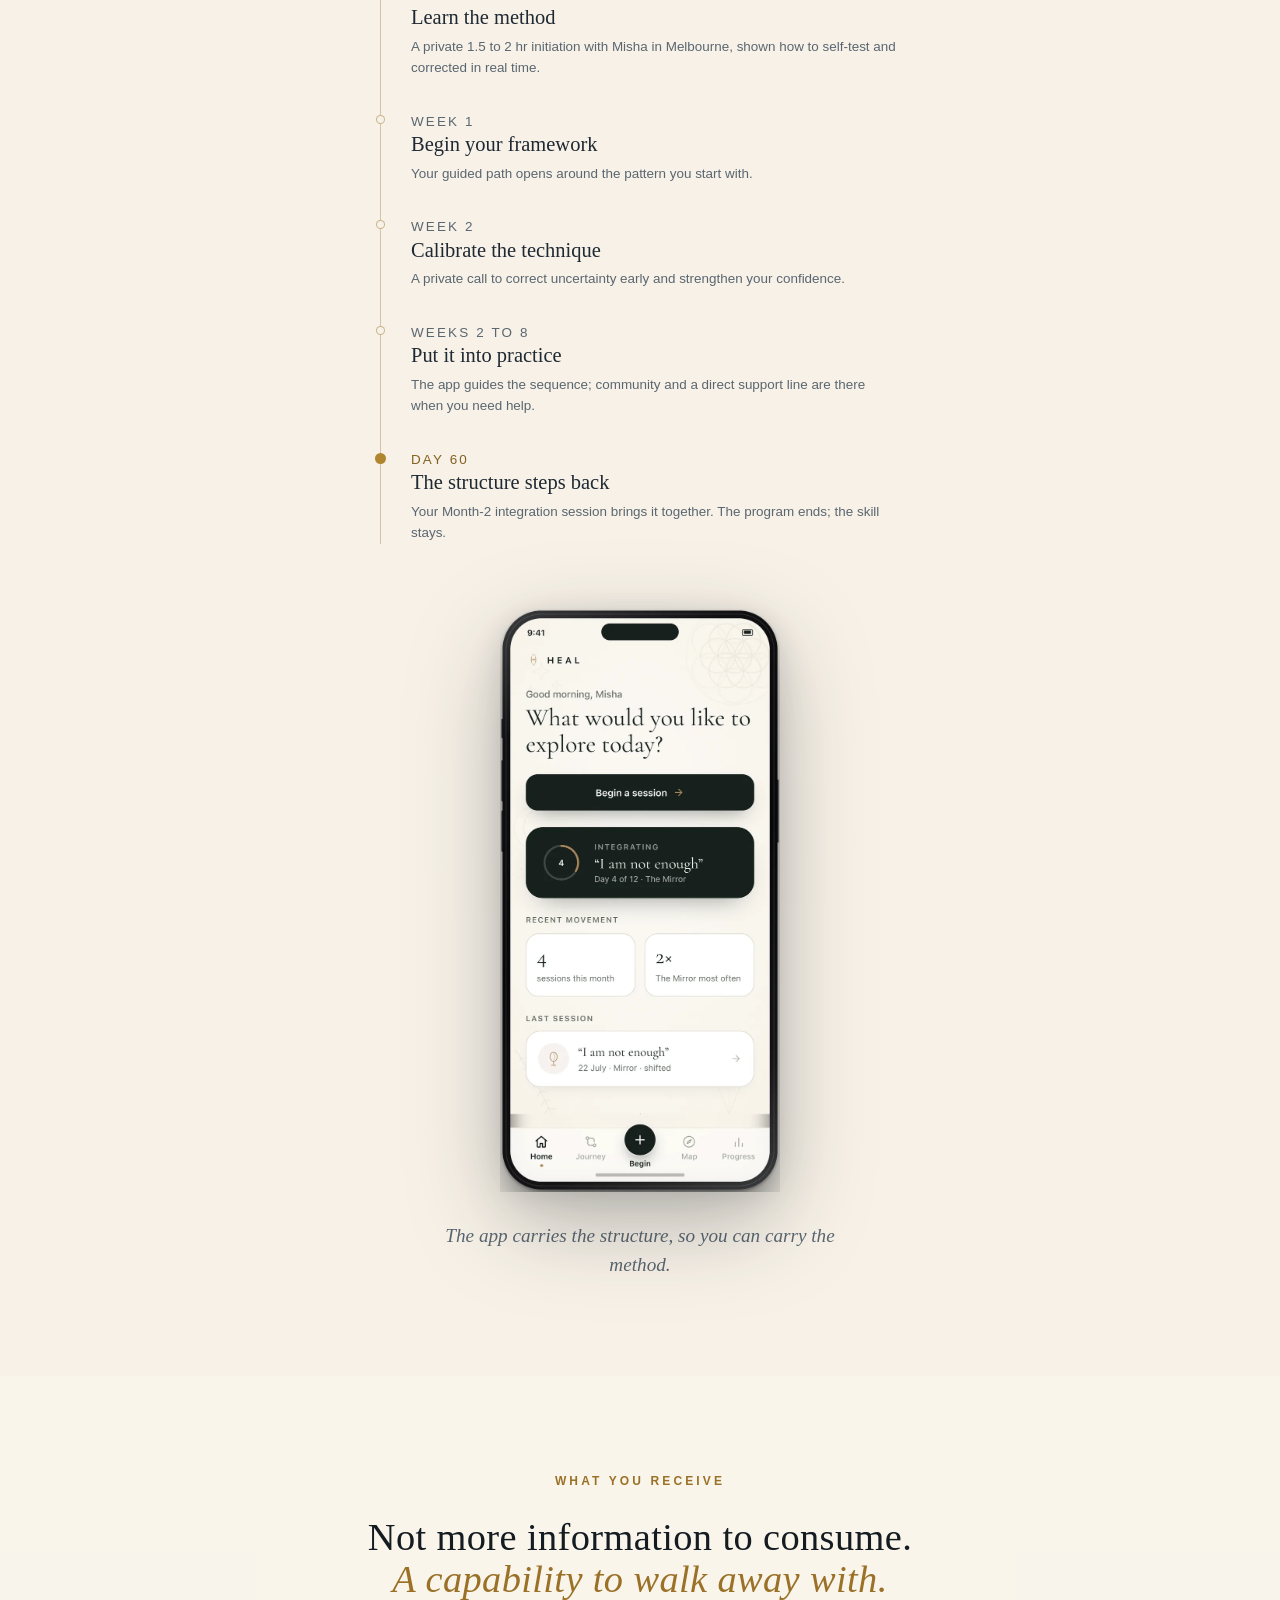
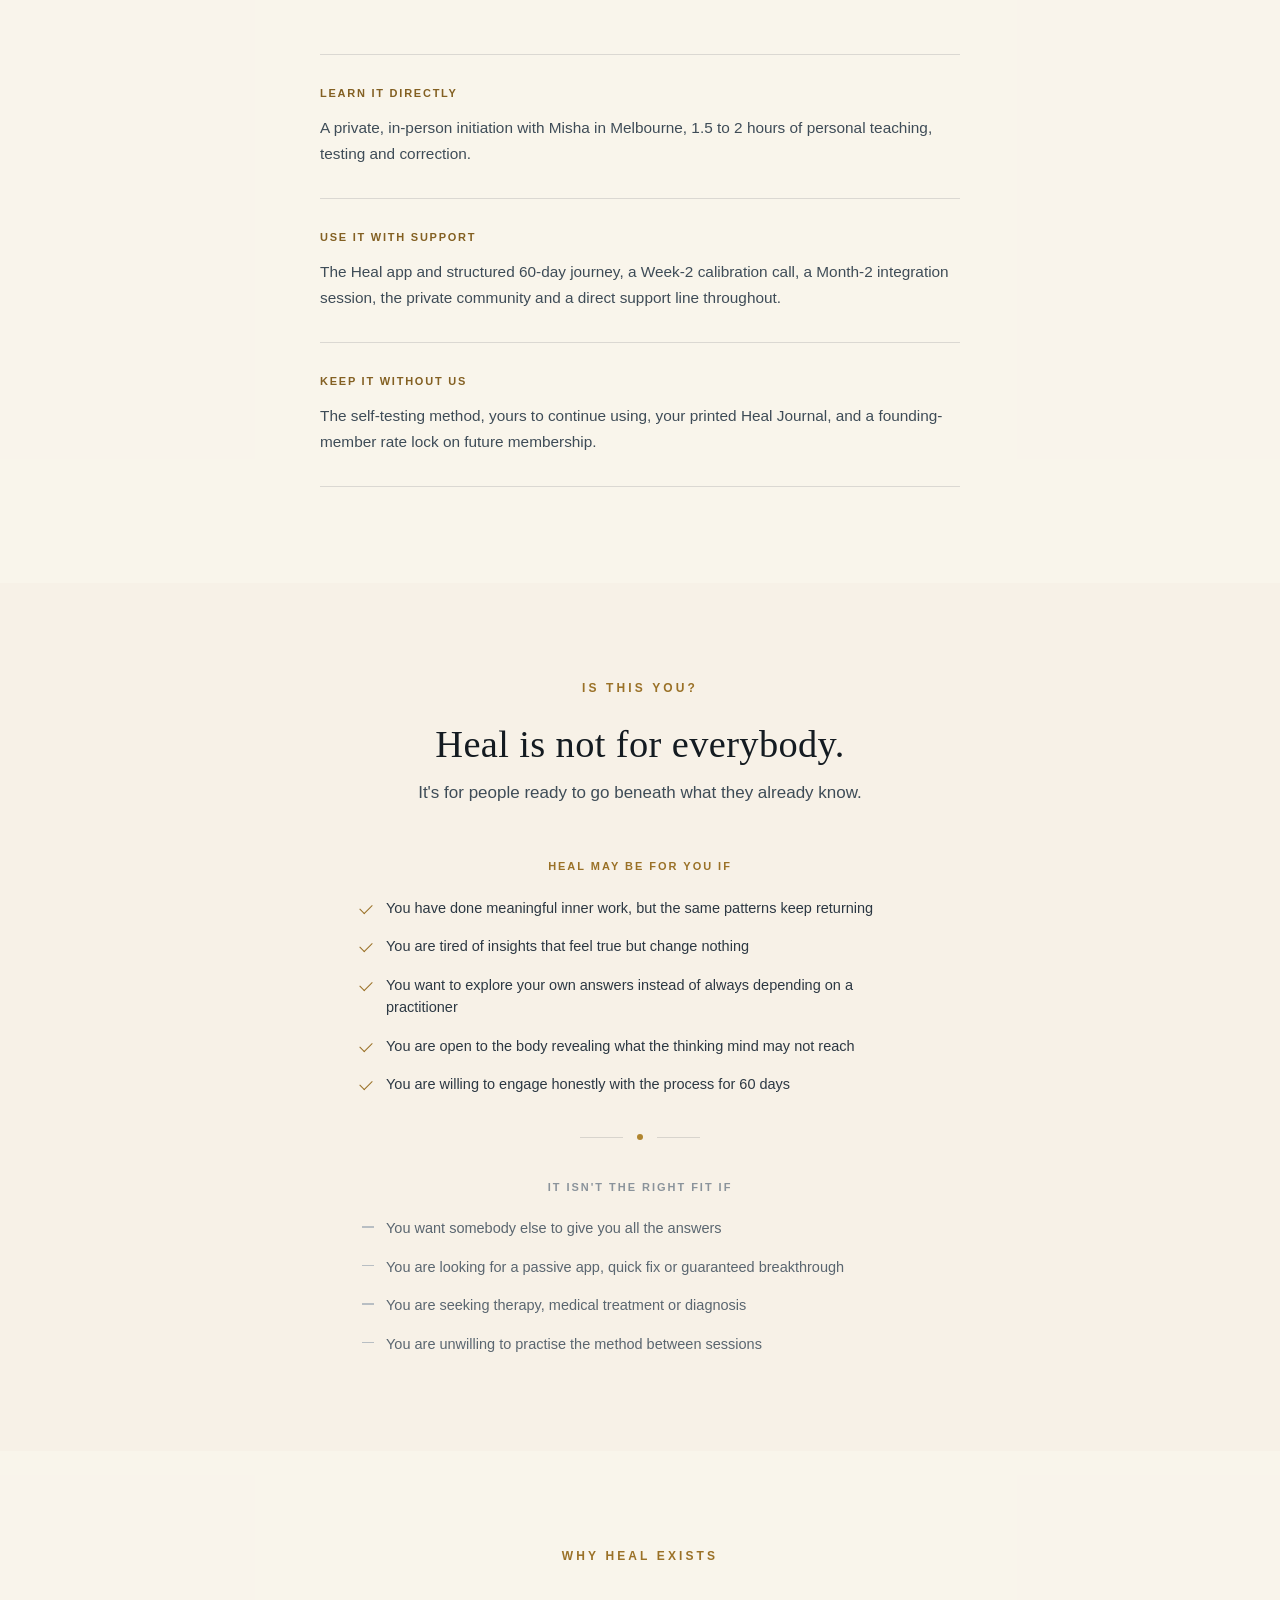
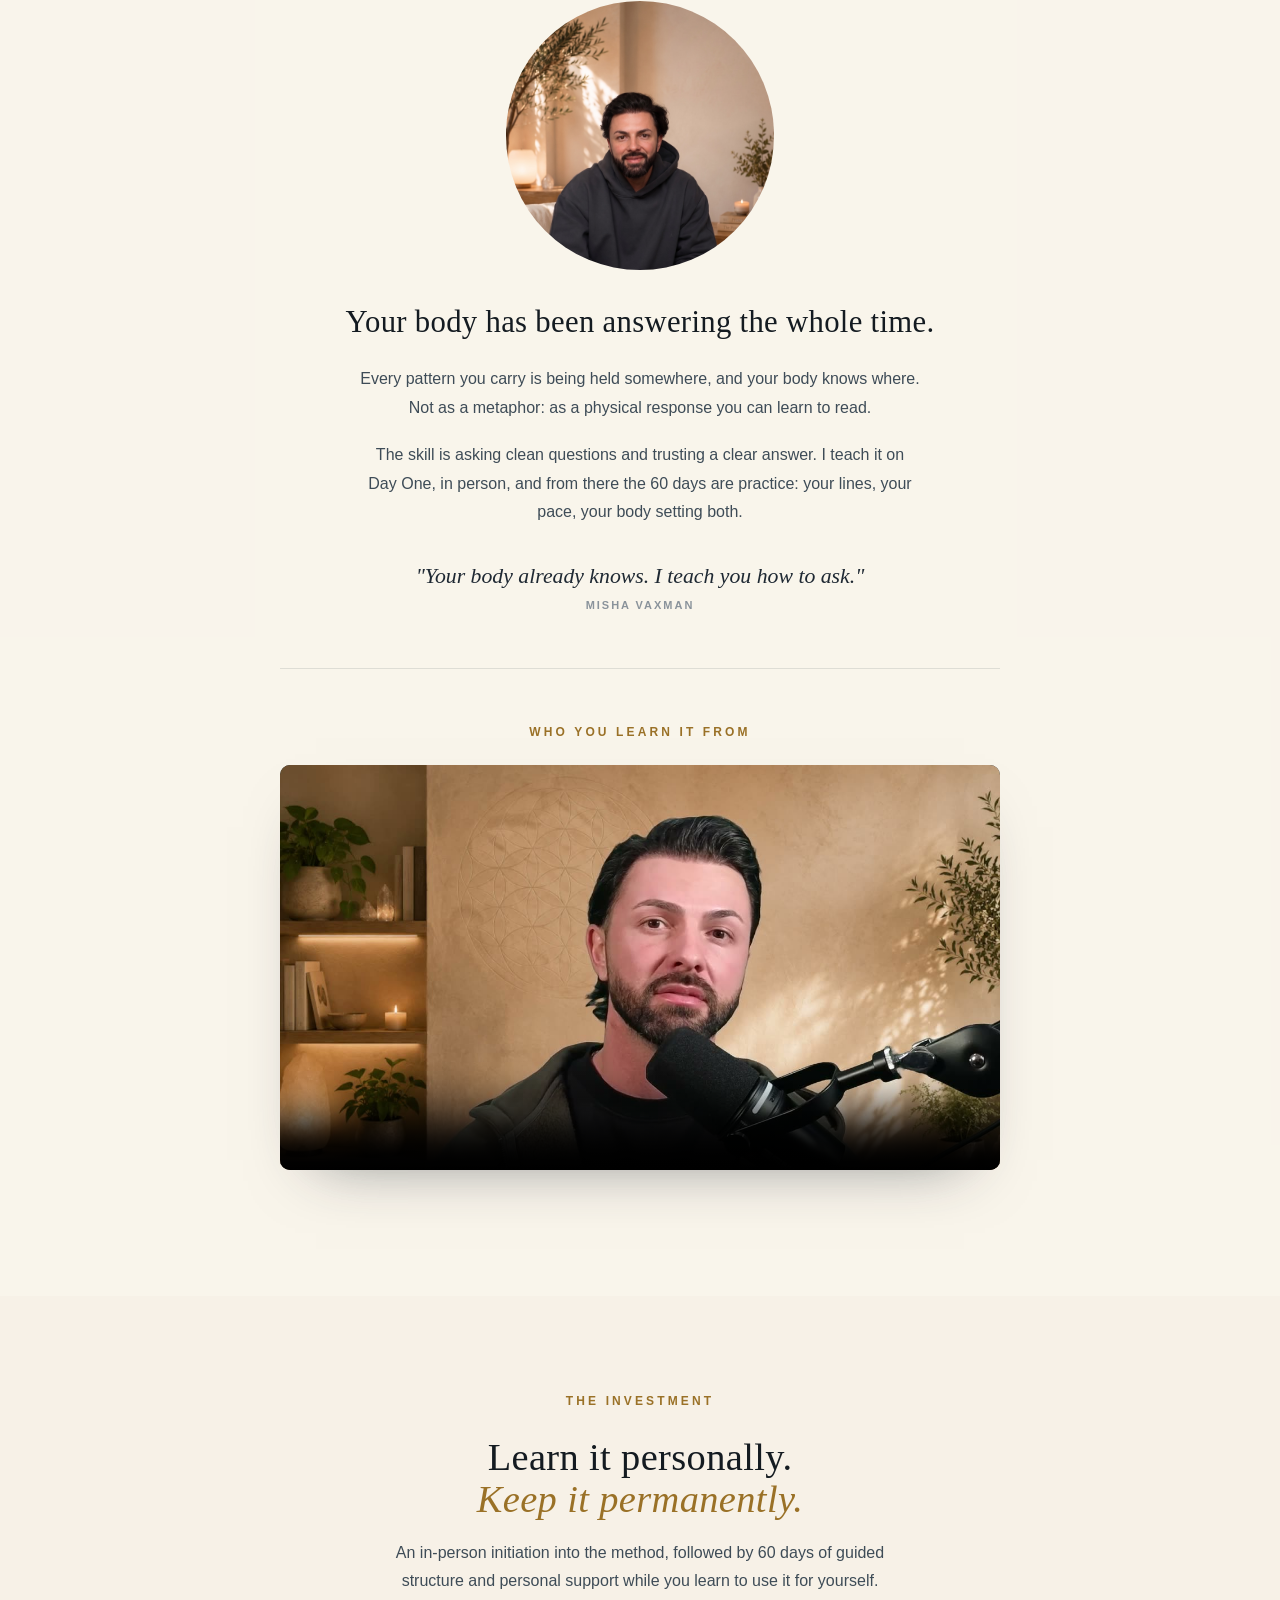
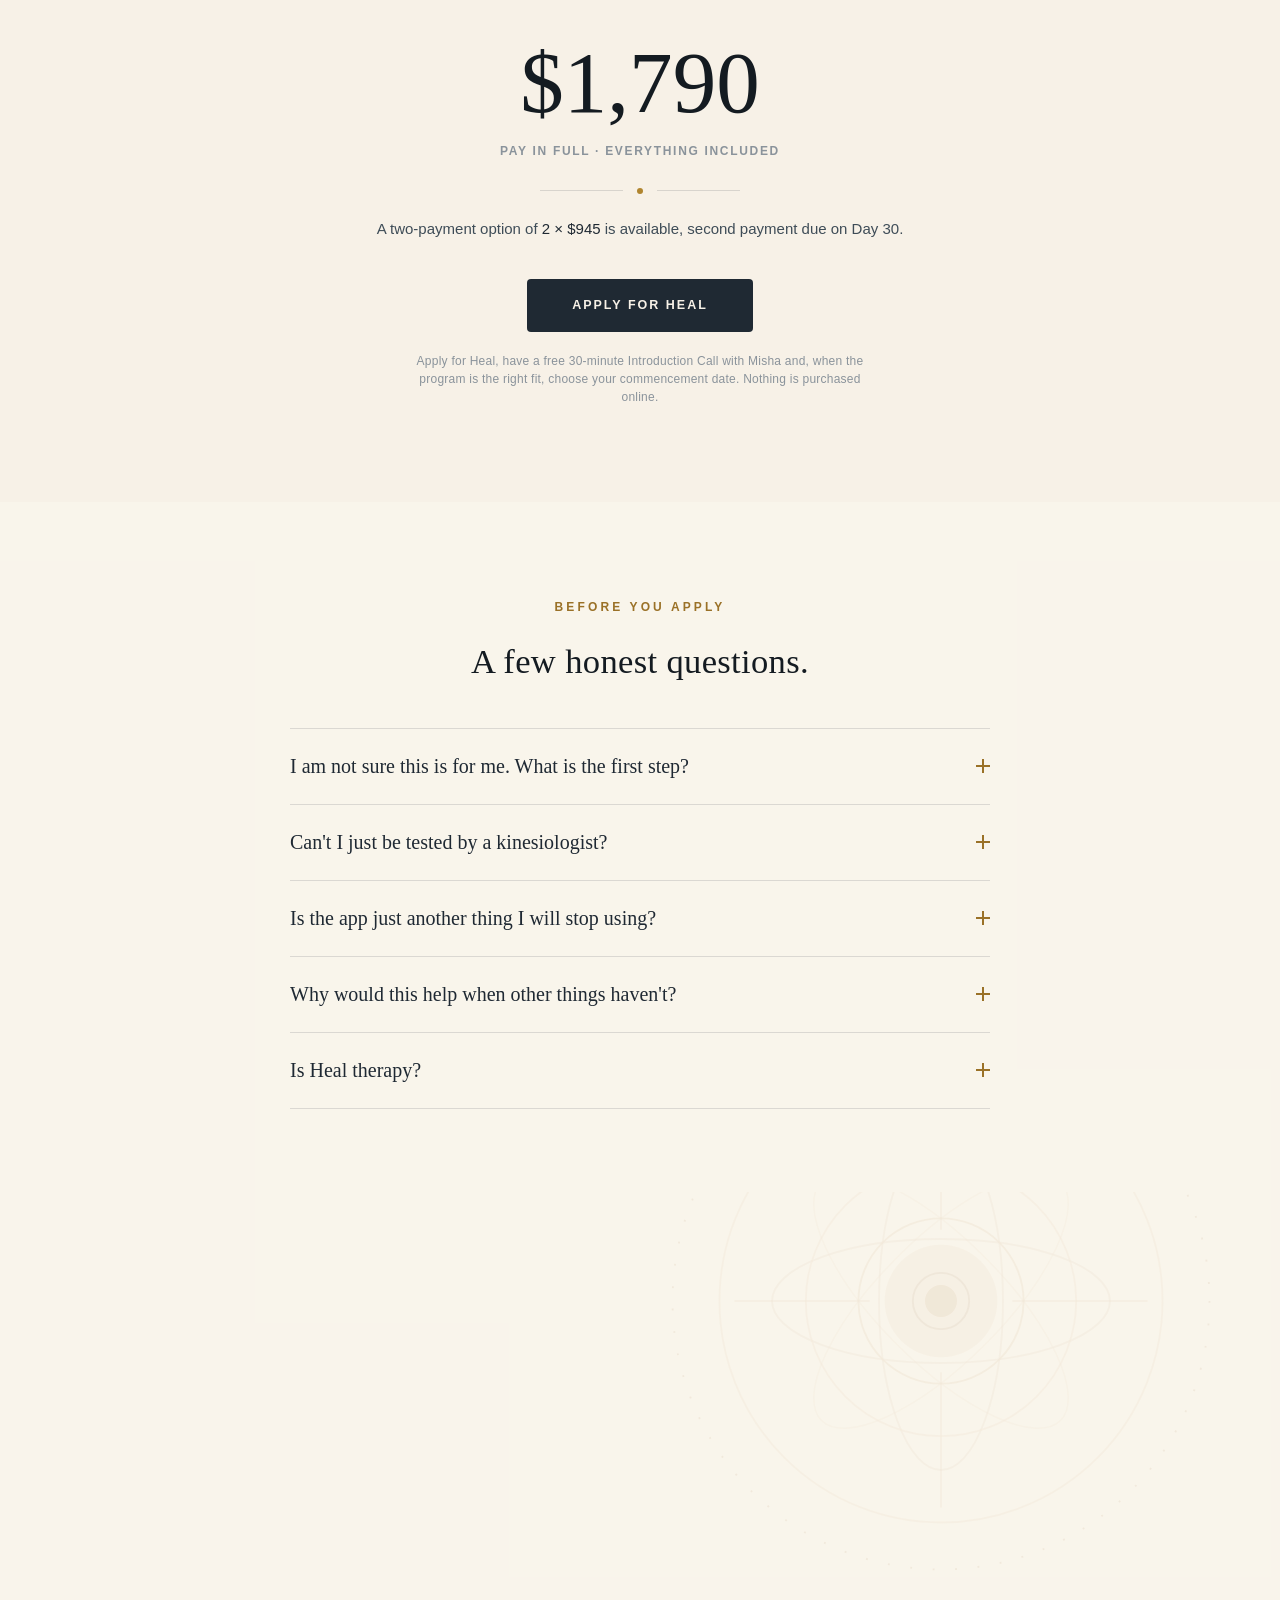
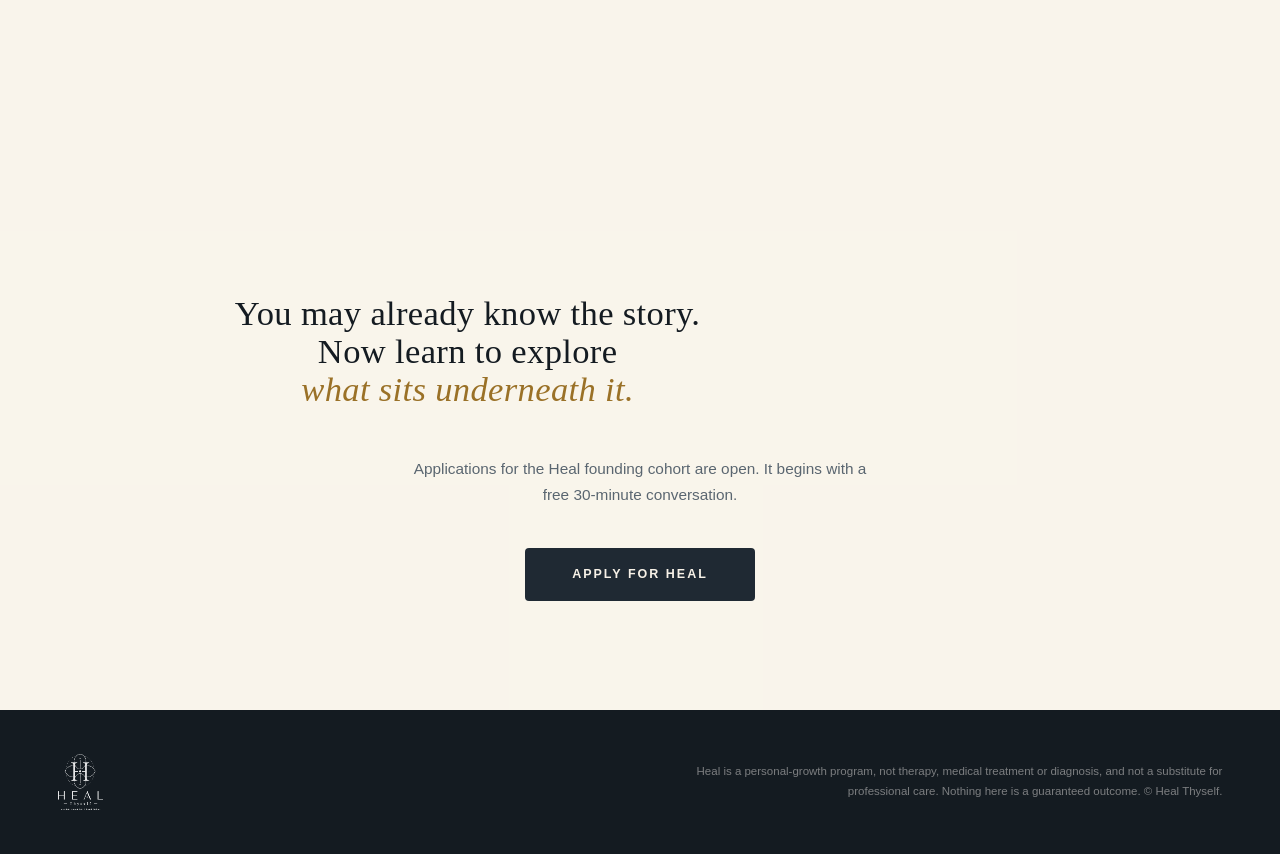
==== commit 8d0942a6: "Founder section: the film alone, no supporting copy Misha's call. The headline and the three paragra" ====
--- a/a/index.html
+++ b/a/index.html
@@ -156,7 +156,7 @@
   .fquote{font-family:var(--font-serif);font-size:clamp(20px,1.7vw,24px);font-style:italic;color:var(--charcoal-800);margin:34px auto 8px;line-height:1.4}
   .fname{font:600 11px/1 var(--font-sans);letter-spacing:.18em;text-transform:uppercase;color:var(--charcoal-400);margin:0}
   /* who you learn it from: second beat inside the founder band */
-  #founder .whois{max-width:560px;margin:clamp(38px,4.5vw,58px) auto 0;padding-top:clamp(36px,4.2vw,54px);border-top:1px solid rgba(31,41,51,.12)}
+  #founder .whois{max-width:720px;margin:clamp(38px,4.5vw,58px) auto 0;padding-top:clamp(36px,4.2vw,54px);border-top:1px solid rgba(31,41,51,.12)}
   #founder .whois h3{font-family:var(--font-serif);font-weight:400;font-size:clamp(23px,2.1vw,30px);line-height:1.18;color:var(--charcoal-900);margin:18px 0 26px}
   #founder .whois h3 .turn{display:block;color:var(--gold-600);font-style:italic}
   #founder .whois p:not(.eyebrow){font:300 16px/1.8 var(--font-sans);color:var(--charcoal-600);margin:0 0 18px;text-align:left}
@@ -416,10 +416,6 @@
           <track kind="captions" srclang="en" label="English" src="../assets/founder.vtt">
         </video>
       </div>
-      <h3>I did not find this method.<span class="turn">I built it, because I needed it.</span></h3>
-      <p>More than fifteen years of personal development. I studied the work of Tony Robbins, Wayne Dyer, Joe Dispenza and David Bayer, sat in retreats, meditated, fasted. I understood a great deal. There were still parts of my life where understanding changed nothing.</p>
-      <p>At one point I was running a business with more than twenty staff, with two children under two and my wife at home. From the outside I was building something successful. Inside, I felt like I could not get anything right.</p>
-      <p>What changed was learning to stop guessing and start listening to my body's response. Then I built a structure around it, so it could be repeated rather than stumbled into. That structure became Heal, and it is what I teach on Day One.</p>
     </div>
   </div>
 </section>
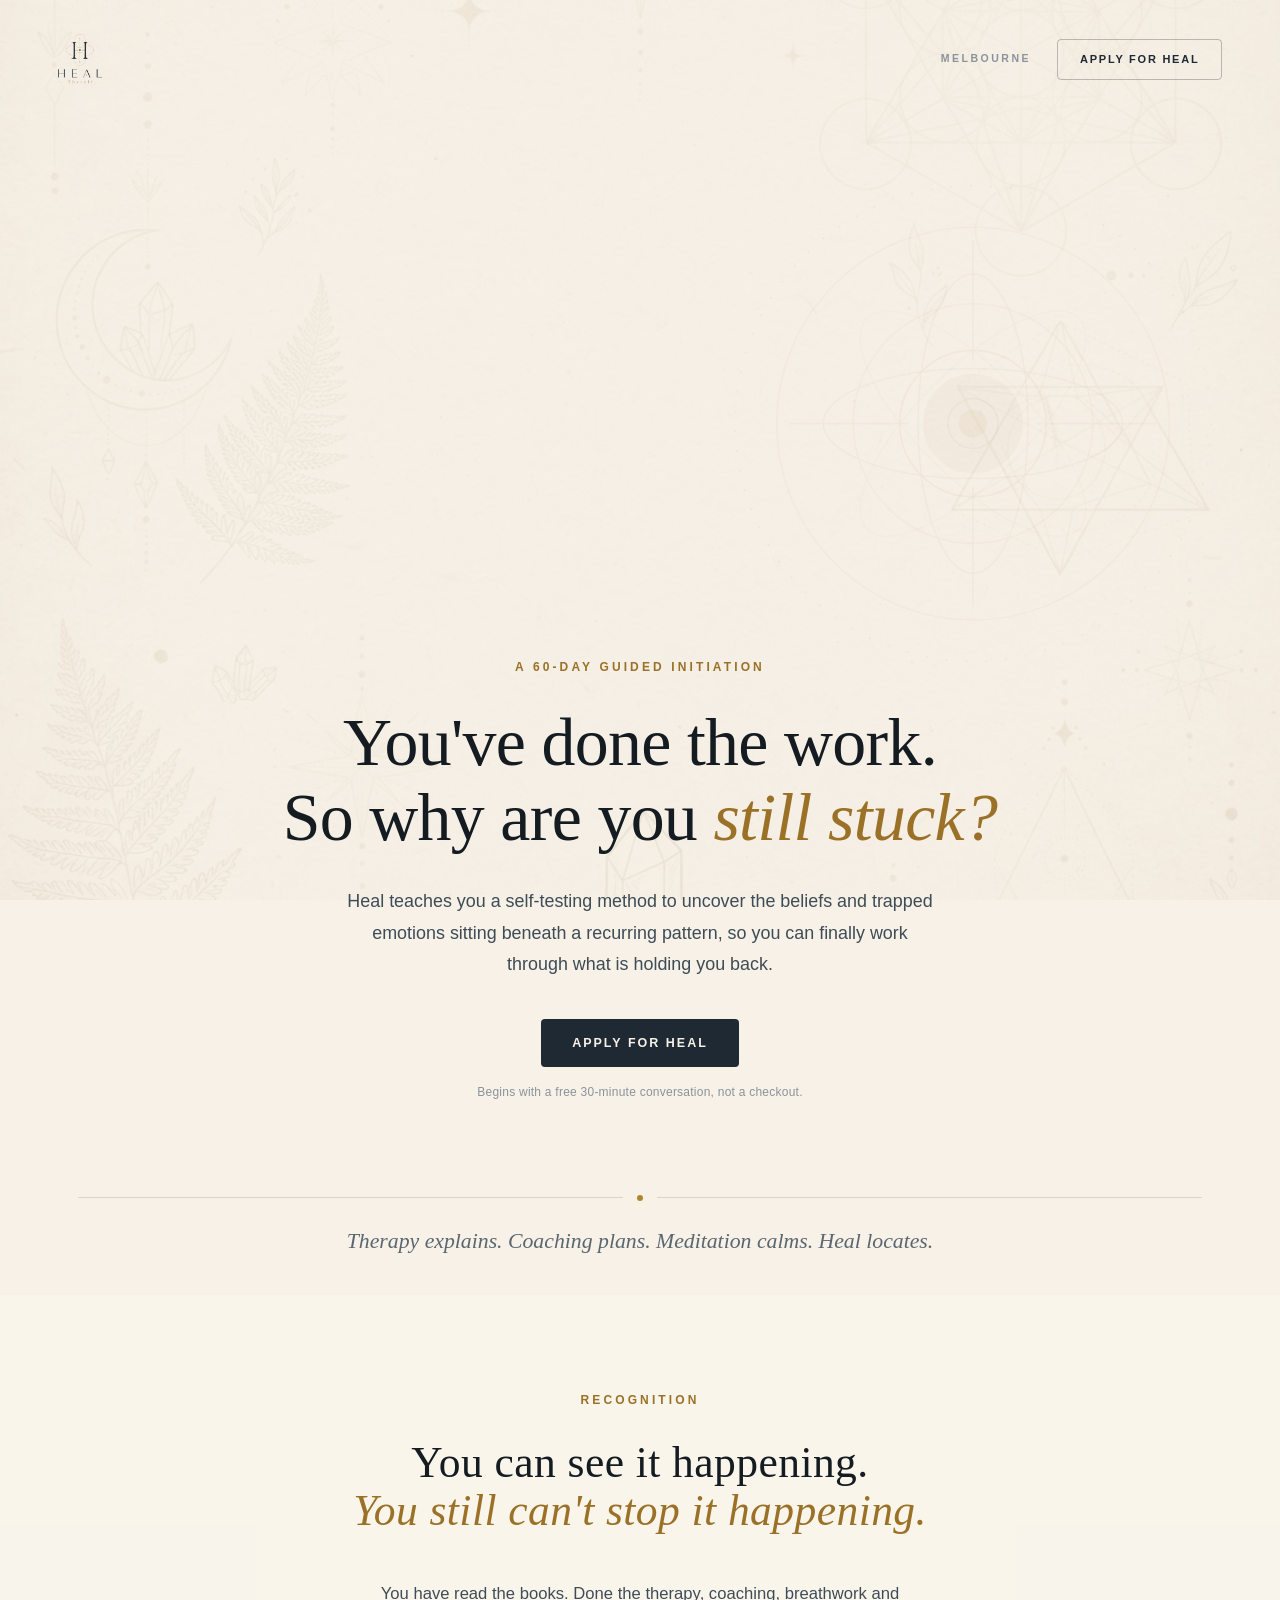
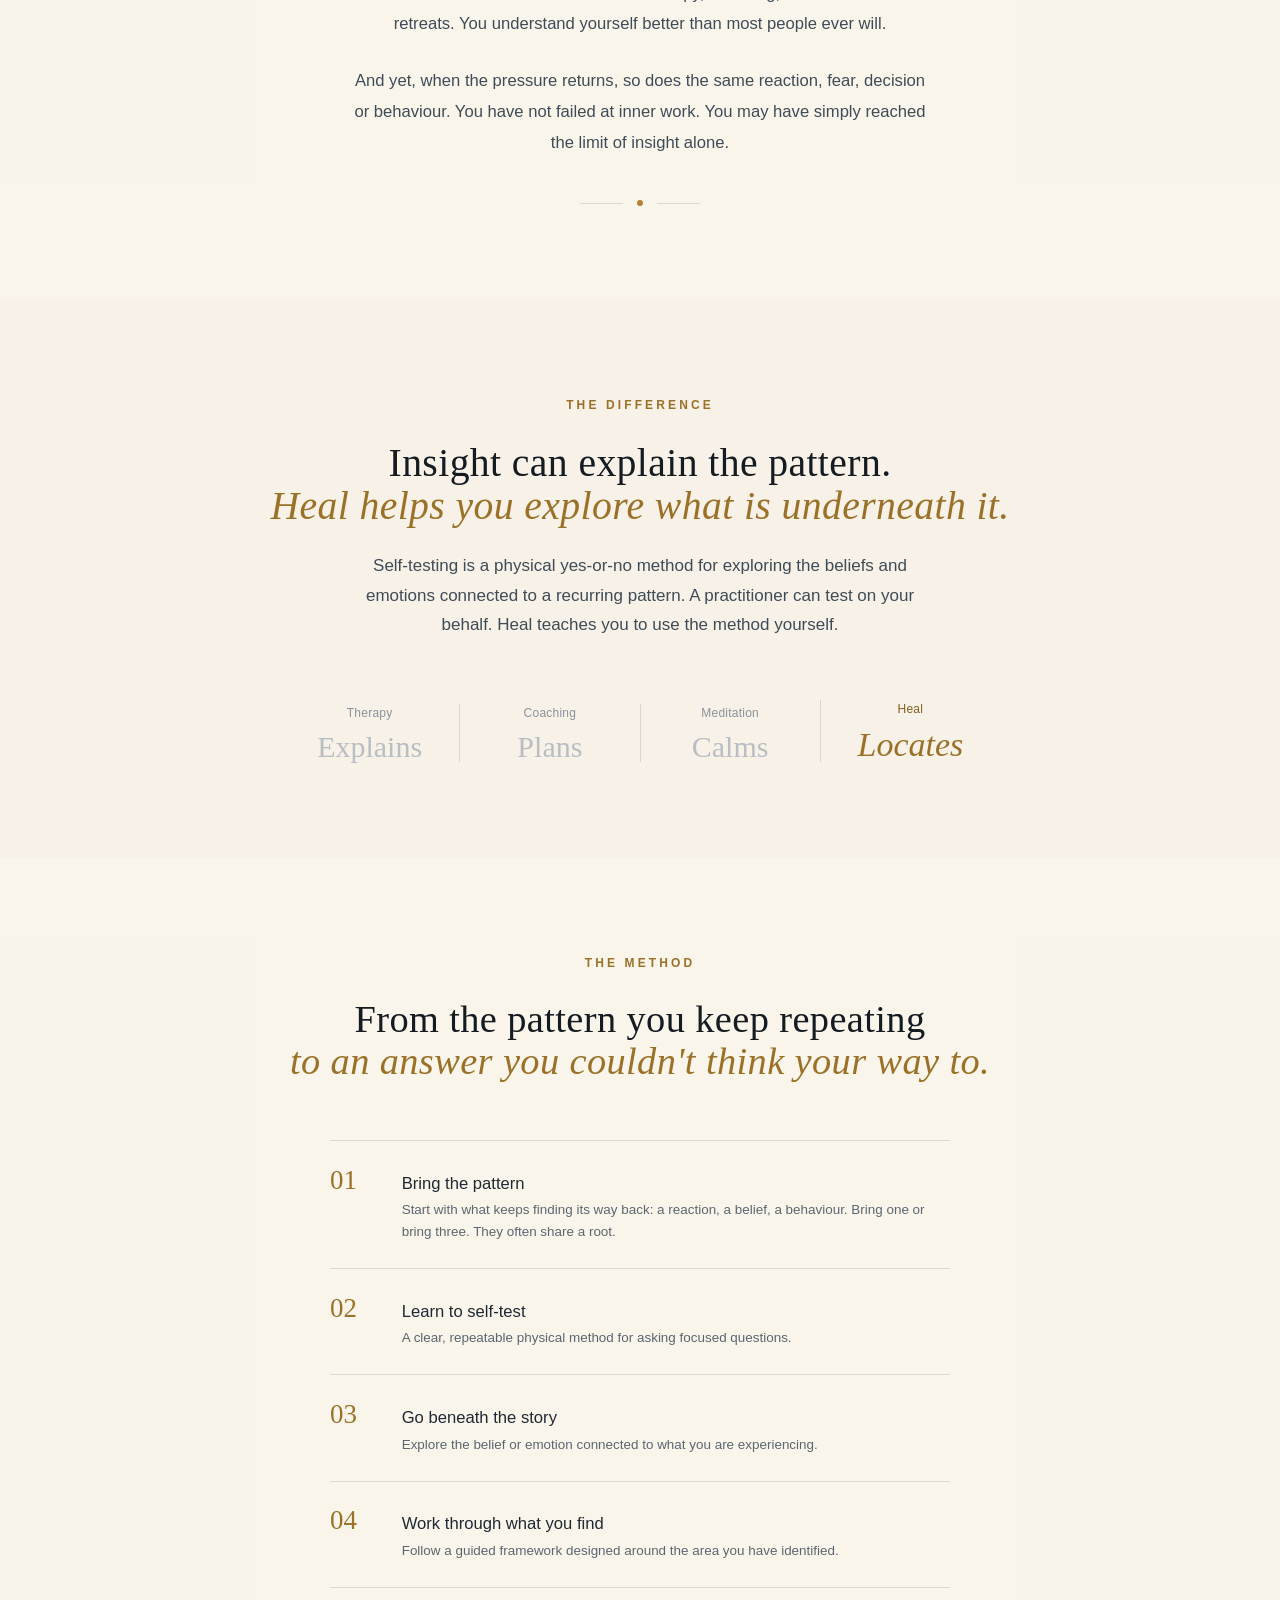
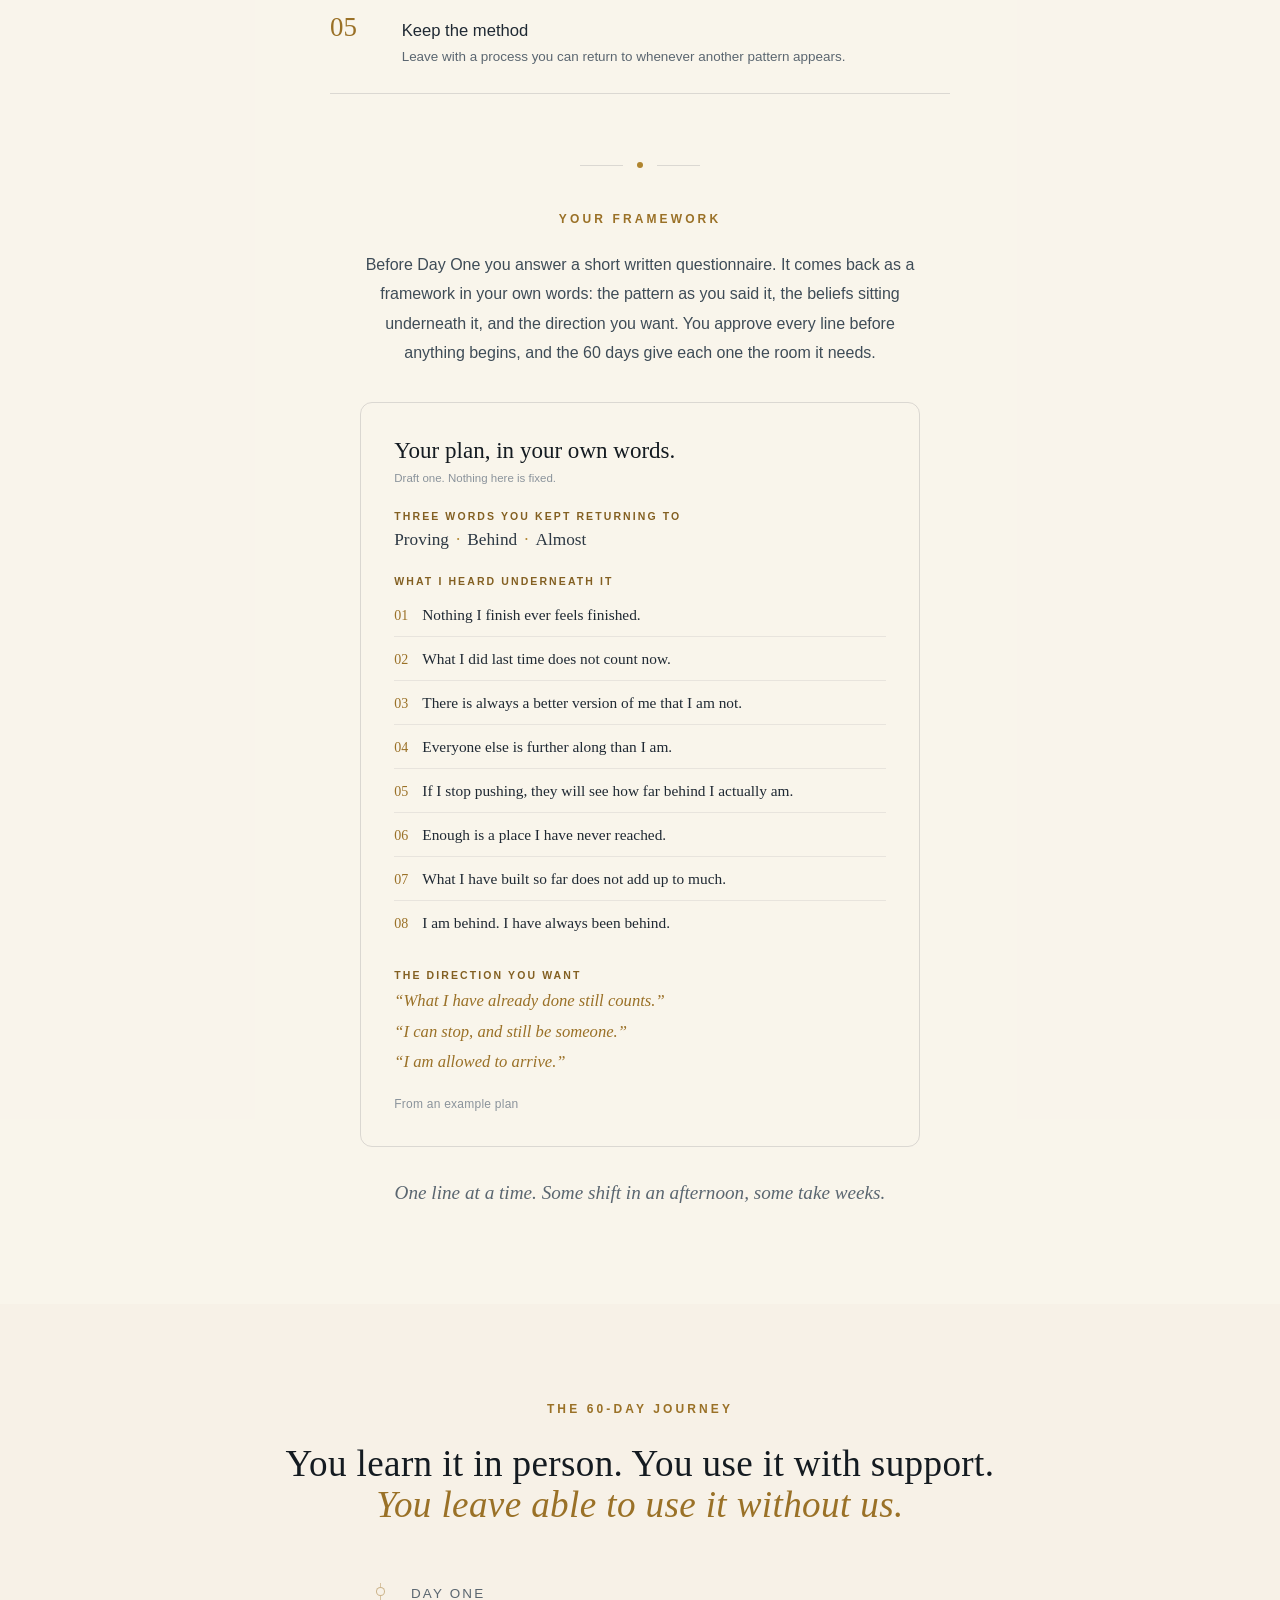
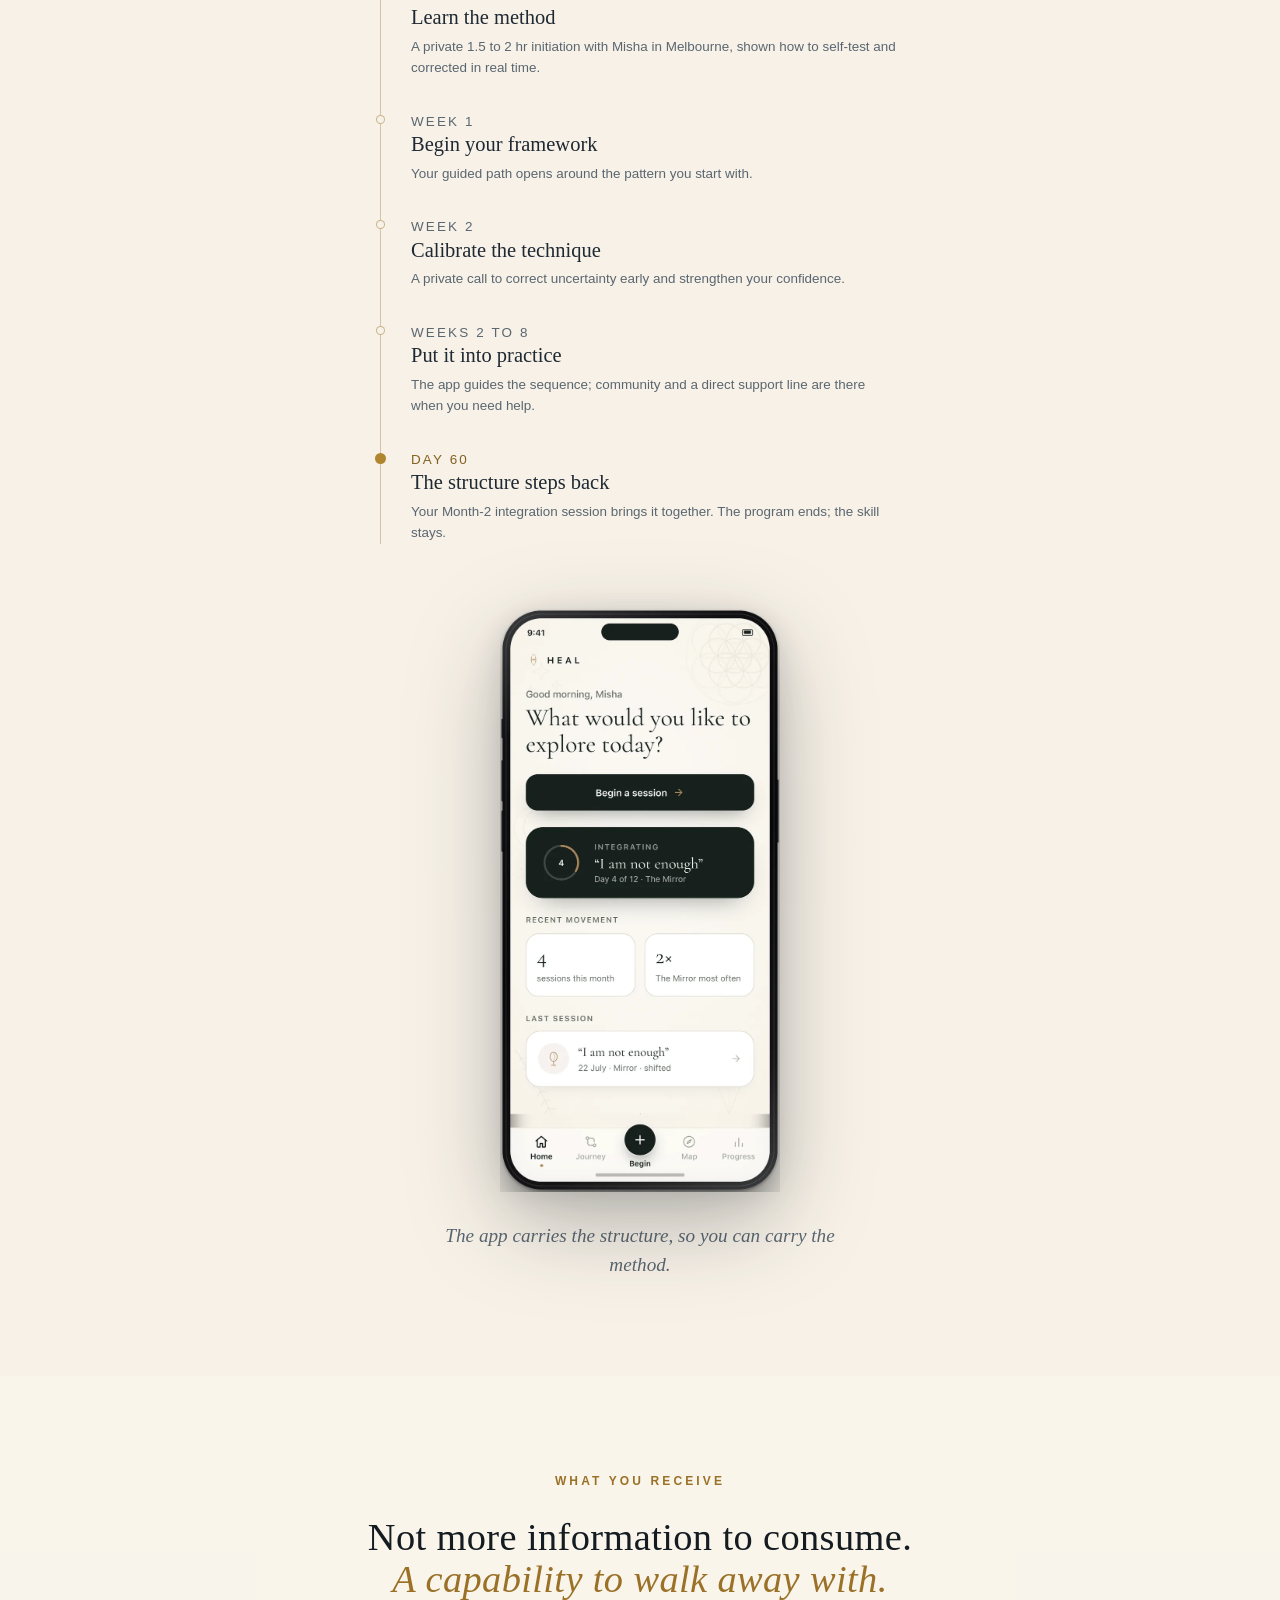
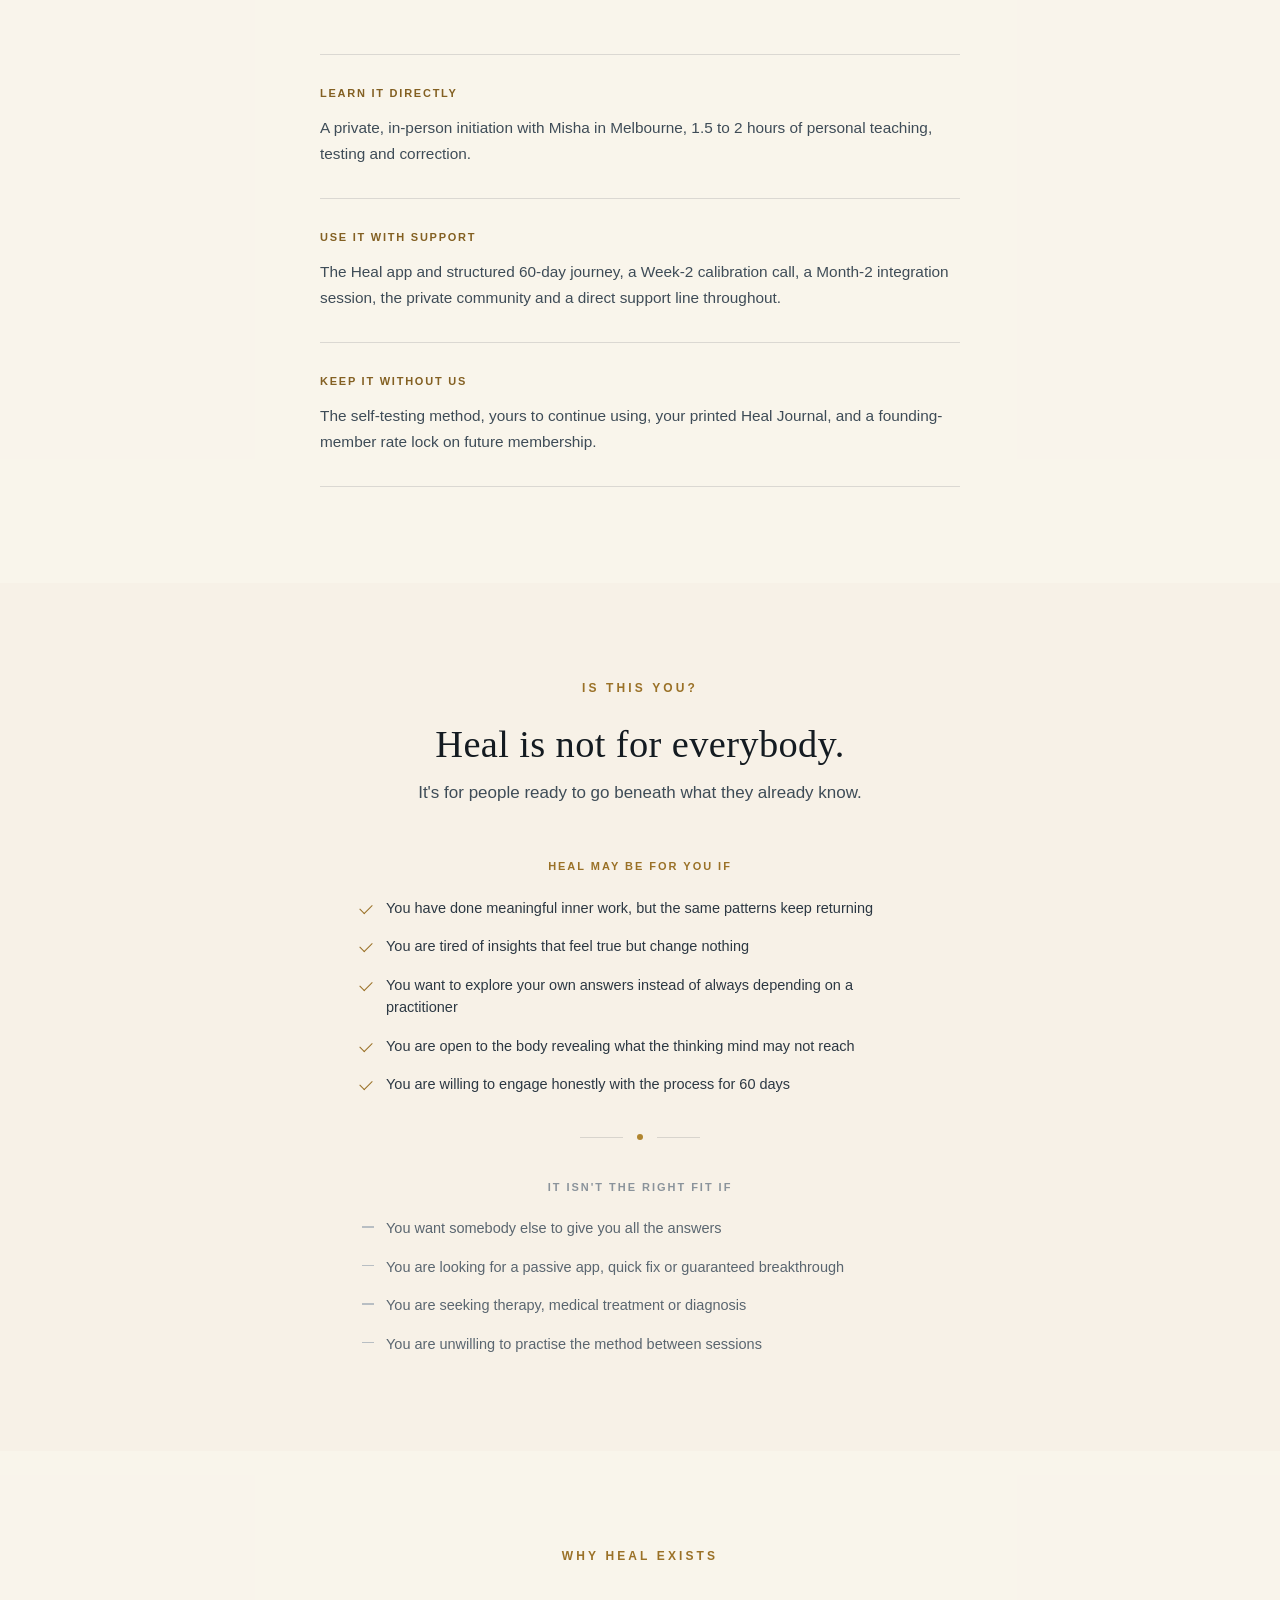
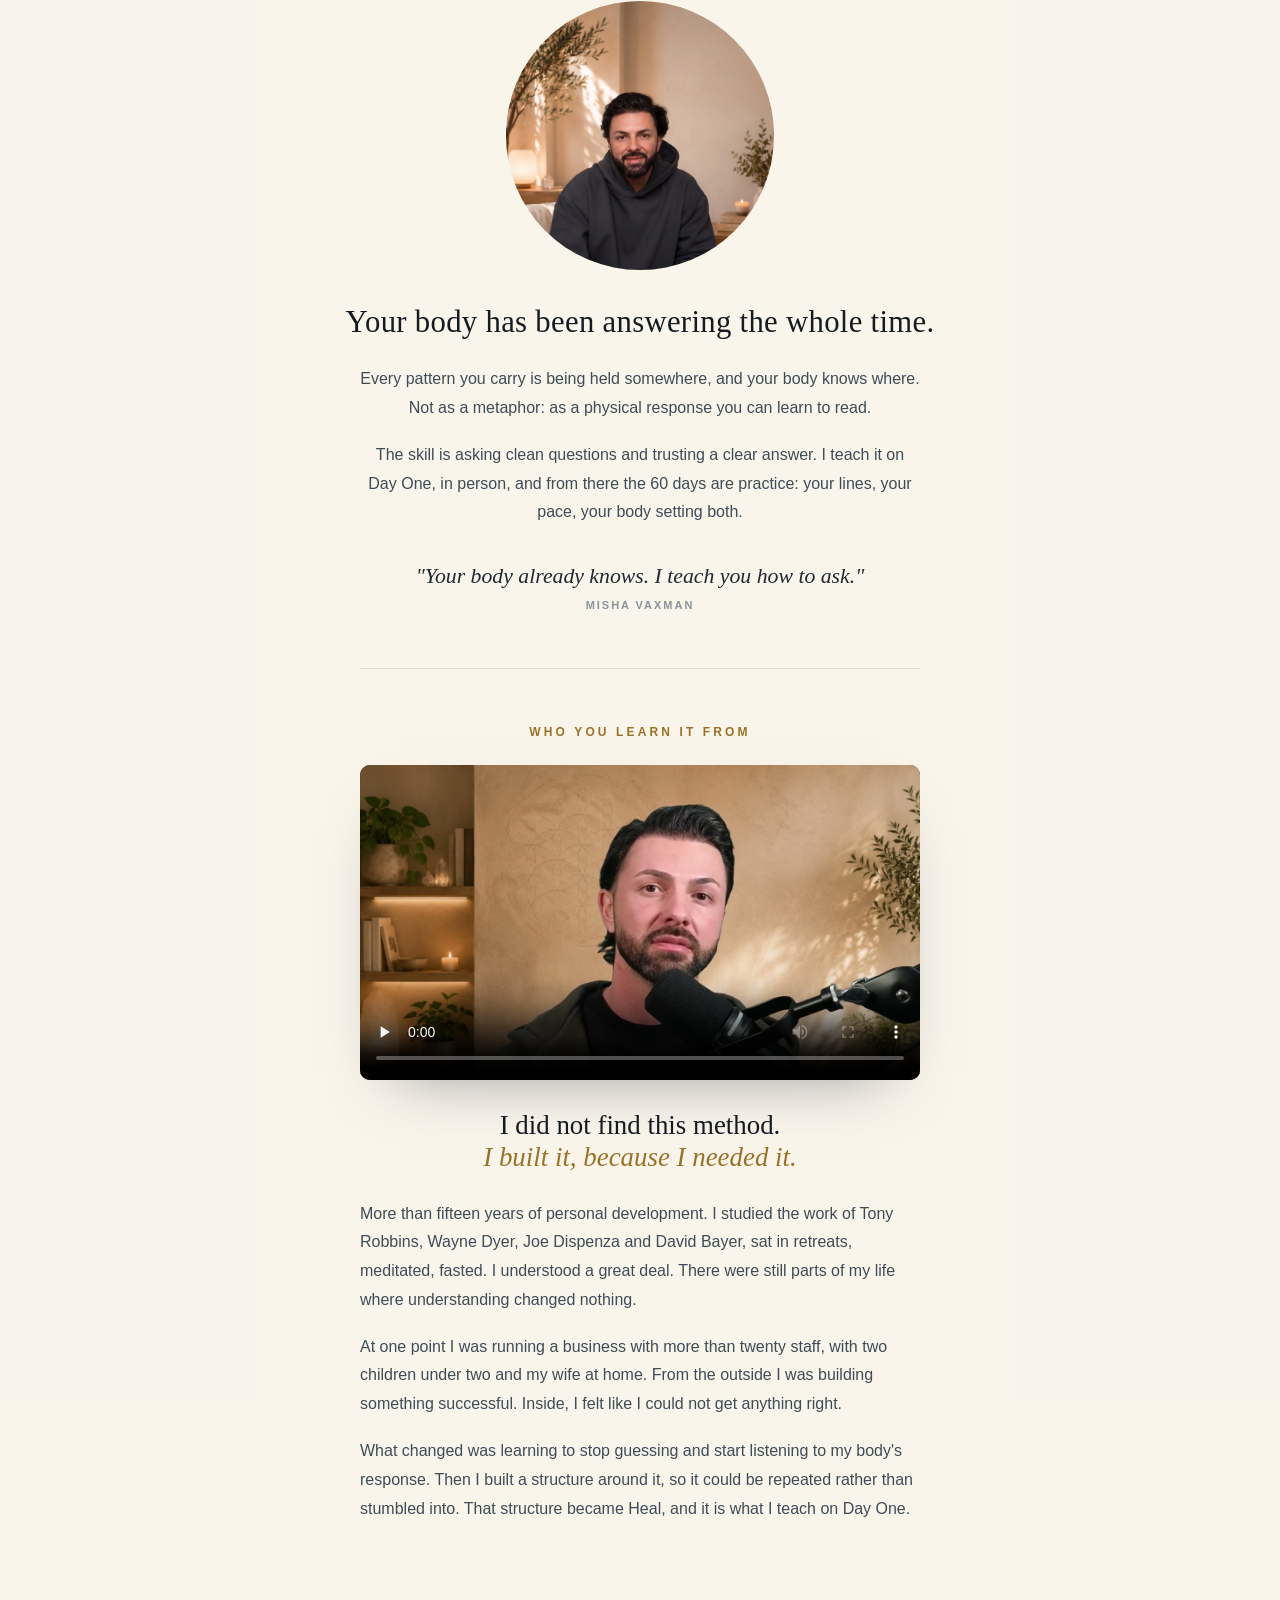
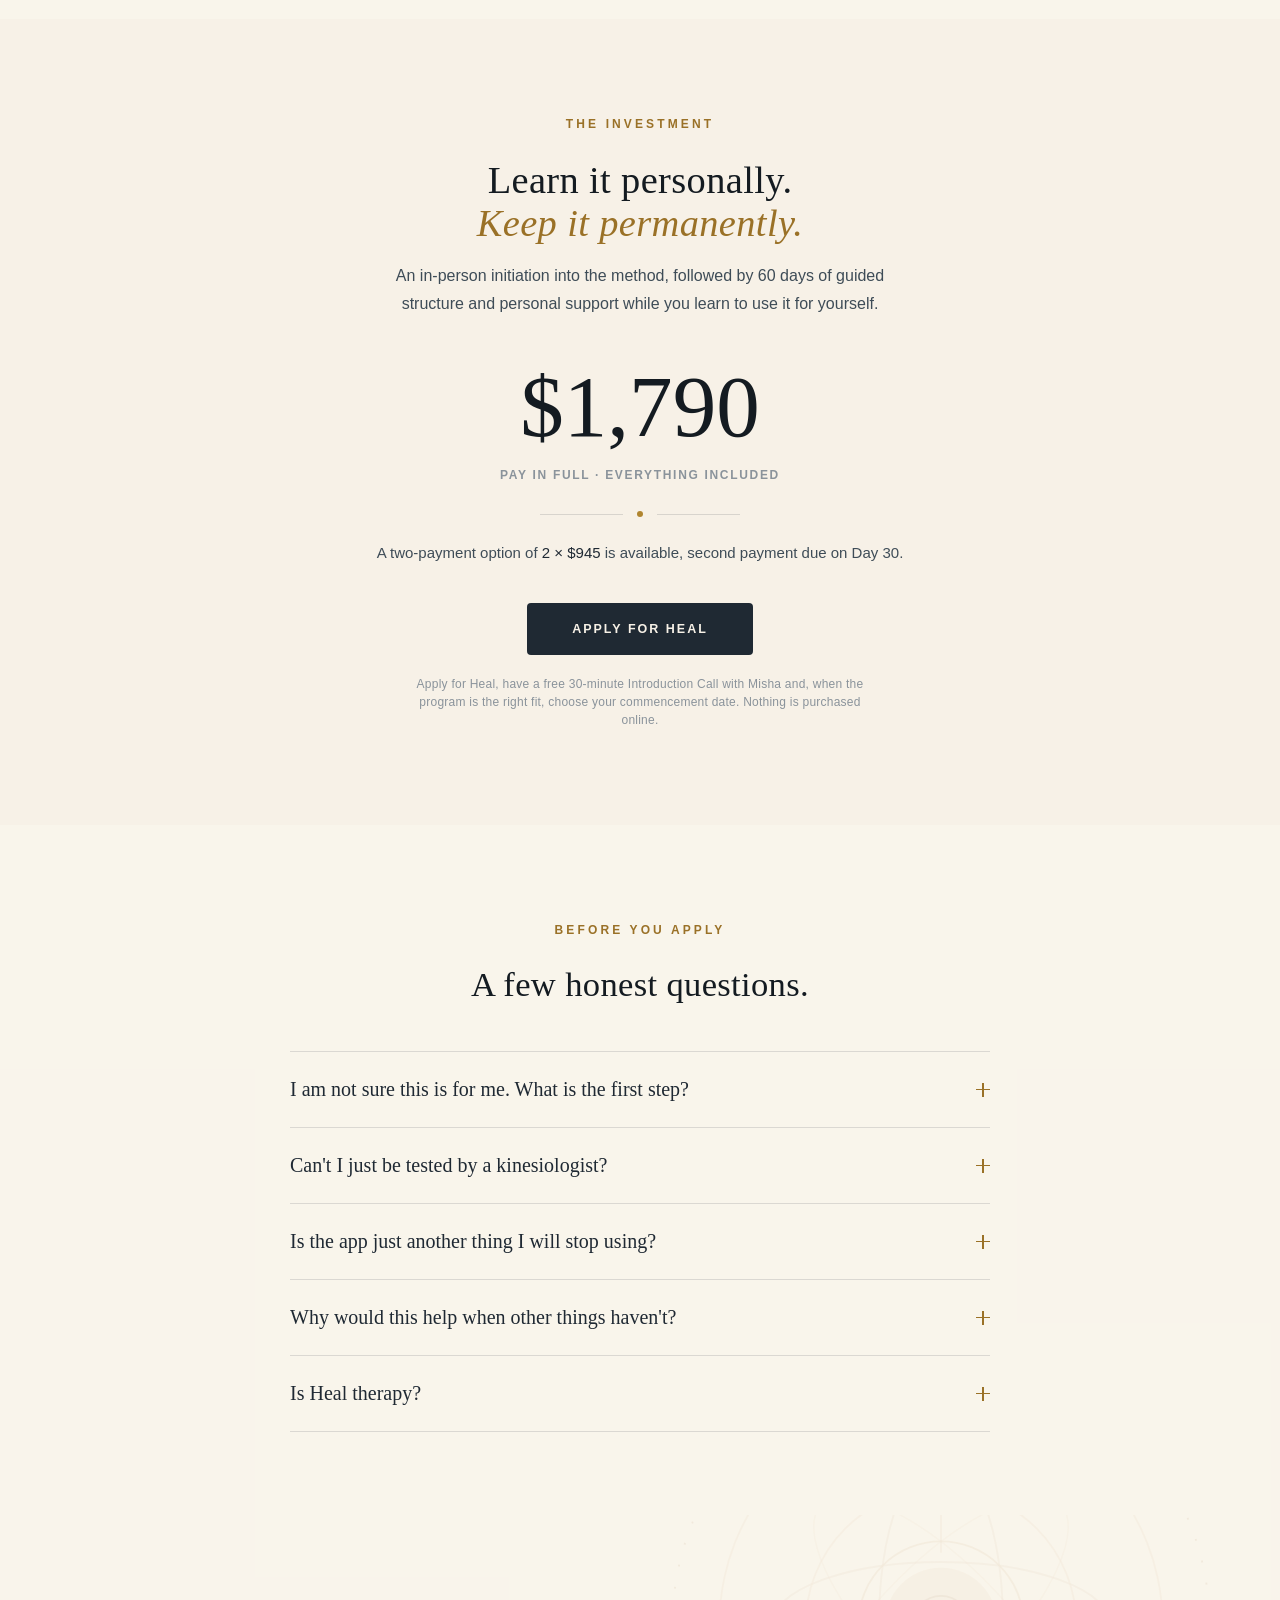
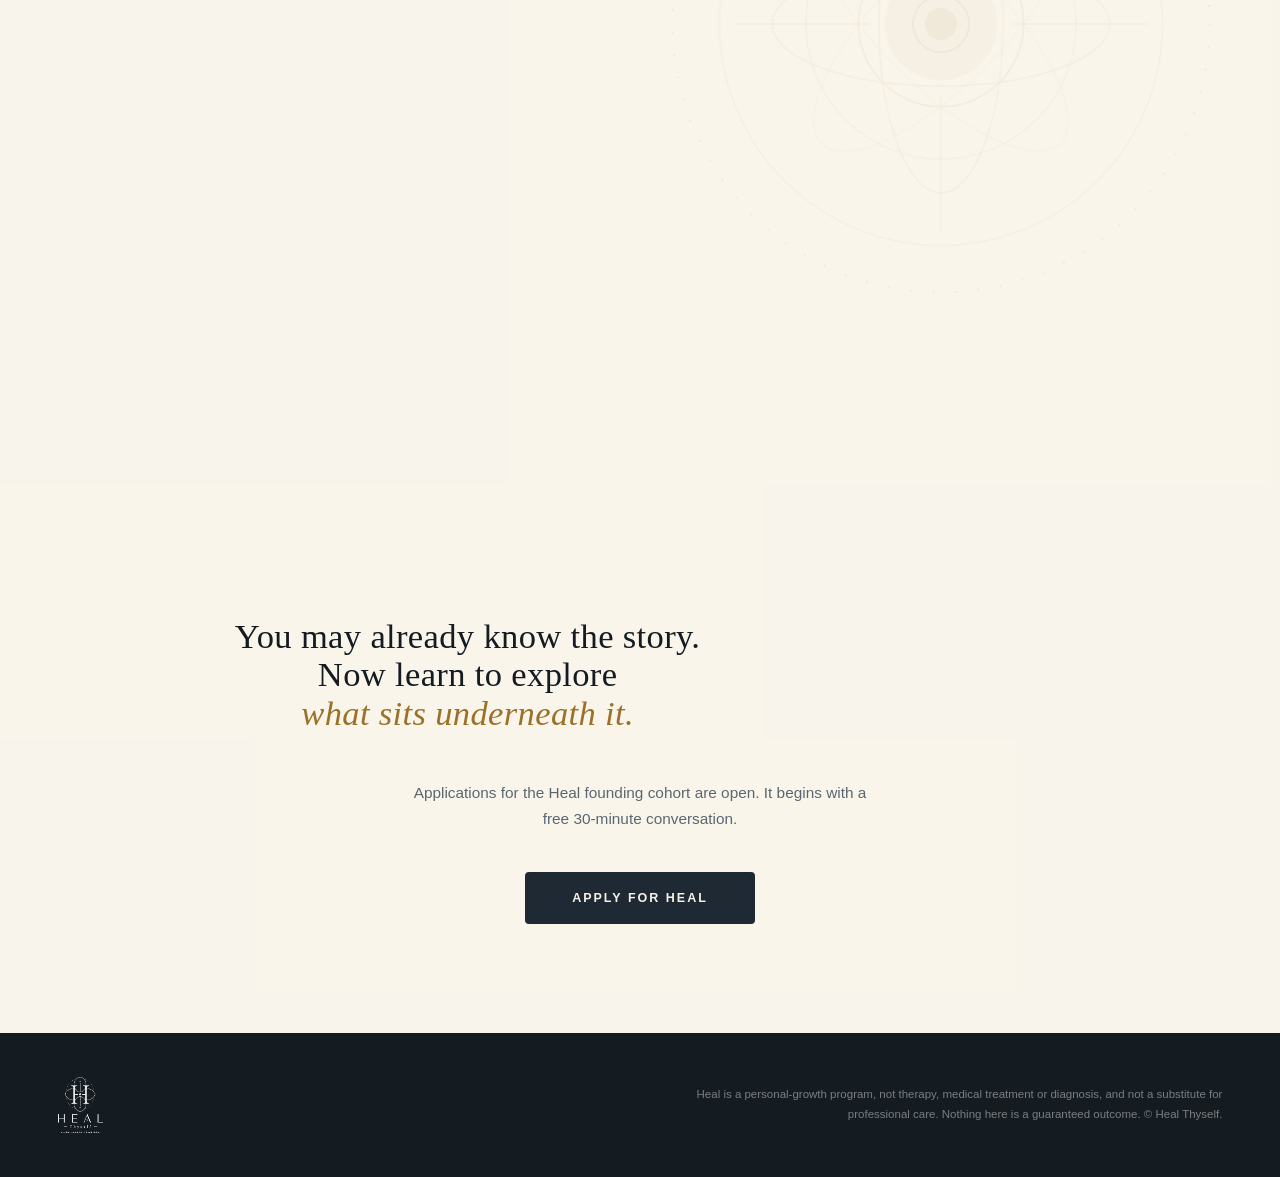
==== commit 7e42a54d: "Restore the founder copy under the film Misha's call, reversing the strip. The film and the writing " ====
--- a/a/index.html
+++ b/a/index.html
@@ -156,7 +156,7 @@
   .fquote{font-family:var(--font-serif);font-size:clamp(20px,1.7vw,24px);font-style:italic;color:var(--charcoal-800);margin:34px auto 8px;line-height:1.4}
   .fname{font:600 11px/1 var(--font-sans);letter-spacing:.18em;text-transform:uppercase;color:var(--charcoal-400);margin:0}
   /* who you learn it from: second beat inside the founder band */
-  #founder .whois{max-width:720px;margin:clamp(38px,4.5vw,58px) auto 0;padding-top:clamp(36px,4.2vw,54px);border-top:1px solid rgba(31,41,51,.12)}
+  #founder .whois{max-width:560px;margin:clamp(38px,4.5vw,58px) auto 0;padding-top:clamp(36px,4.2vw,54px);border-top:1px solid rgba(31,41,51,.12)}
   #founder .whois h3{font-family:var(--font-serif);font-weight:400;font-size:clamp(23px,2.1vw,30px);line-height:1.18;color:var(--charcoal-900);margin:18px 0 26px}
   #founder .whois h3 .turn{display:block;color:var(--gold-600);font-style:italic}
   #founder .whois p:not(.eyebrow){font:300 16px/1.8 var(--font-sans);color:var(--charcoal-600);margin:0 0 18px;text-align:left}
@@ -416,6 +416,10 @@
           <track kind="captions" srclang="en" label="English" src="../assets/founder.vtt">
         </video>
       </div>
+      <h3>I did not find this method.<span class="turn">I built it, because I needed it.</span></h3>
+      <p>More than fifteen years of personal development. I studied the work of Tony Robbins, Wayne Dyer, Joe Dispenza and David Bayer, sat in retreats, meditated, fasted. I understood a great deal. There were still parts of my life where understanding changed nothing.</p>
+      <p>At one point I was running a business with more than twenty staff, with two children under two and my wife at home. From the outside I was building something successful. Inside, I felt like I could not get anything right.</p>
+      <p>What changed was learning to stop guessing and start listening to my body's response. Then I built a structure around it, so it could be repeated rather than stumbled into. That structure became Heal, and it is what I teach on Day One.</p>
     </div>
   </div>
 </section>
